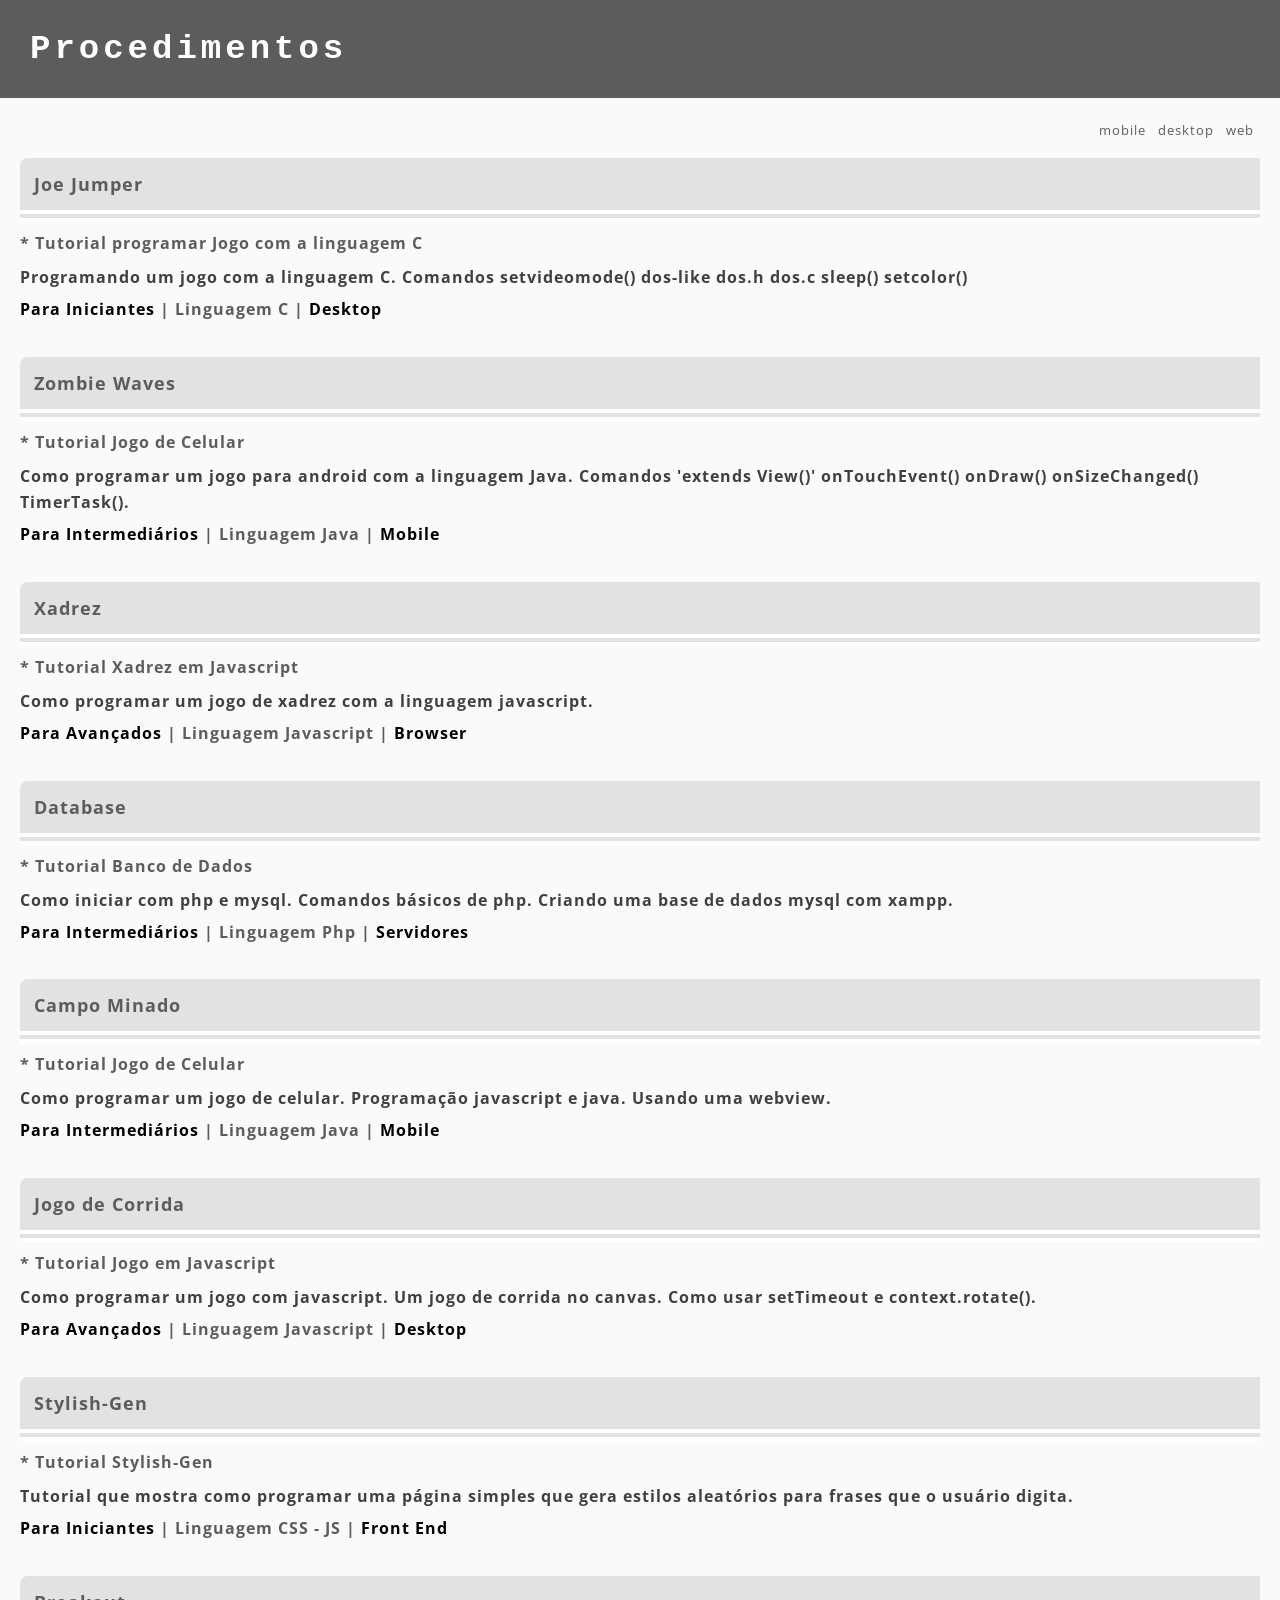
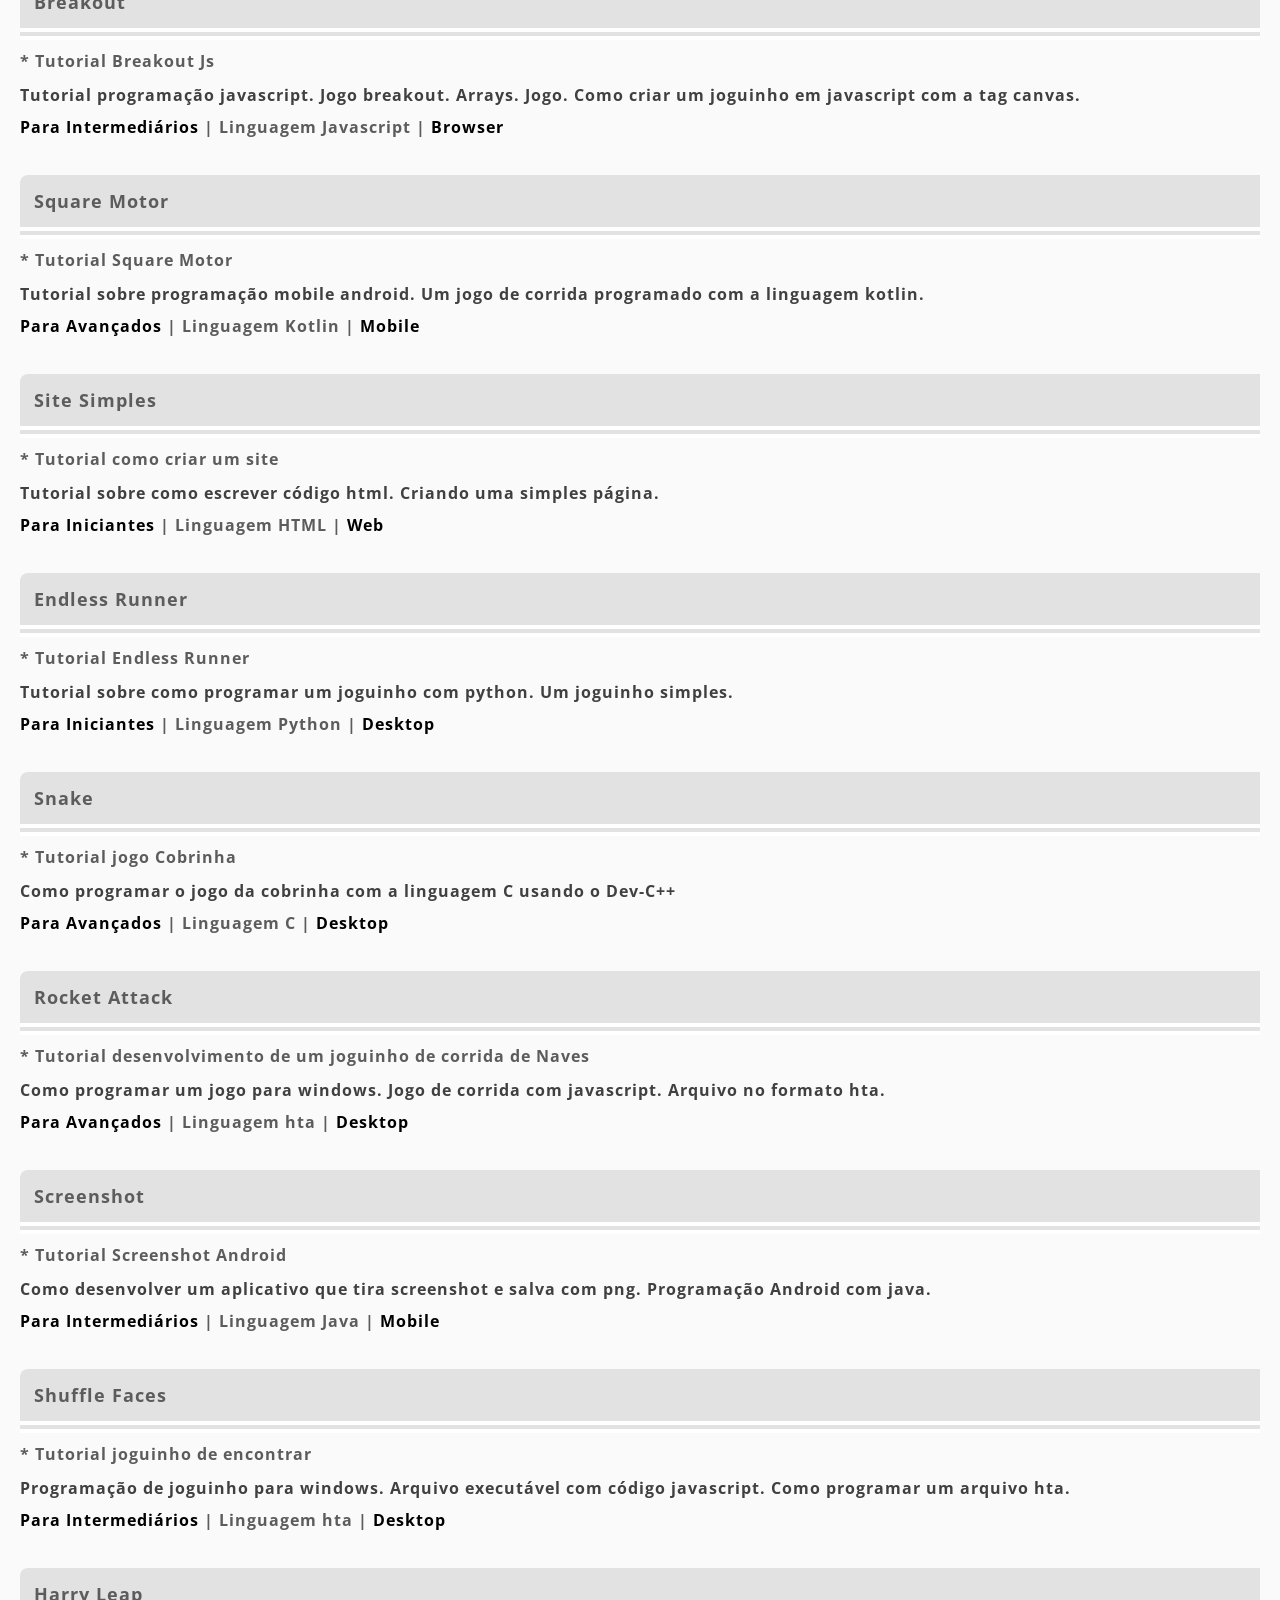
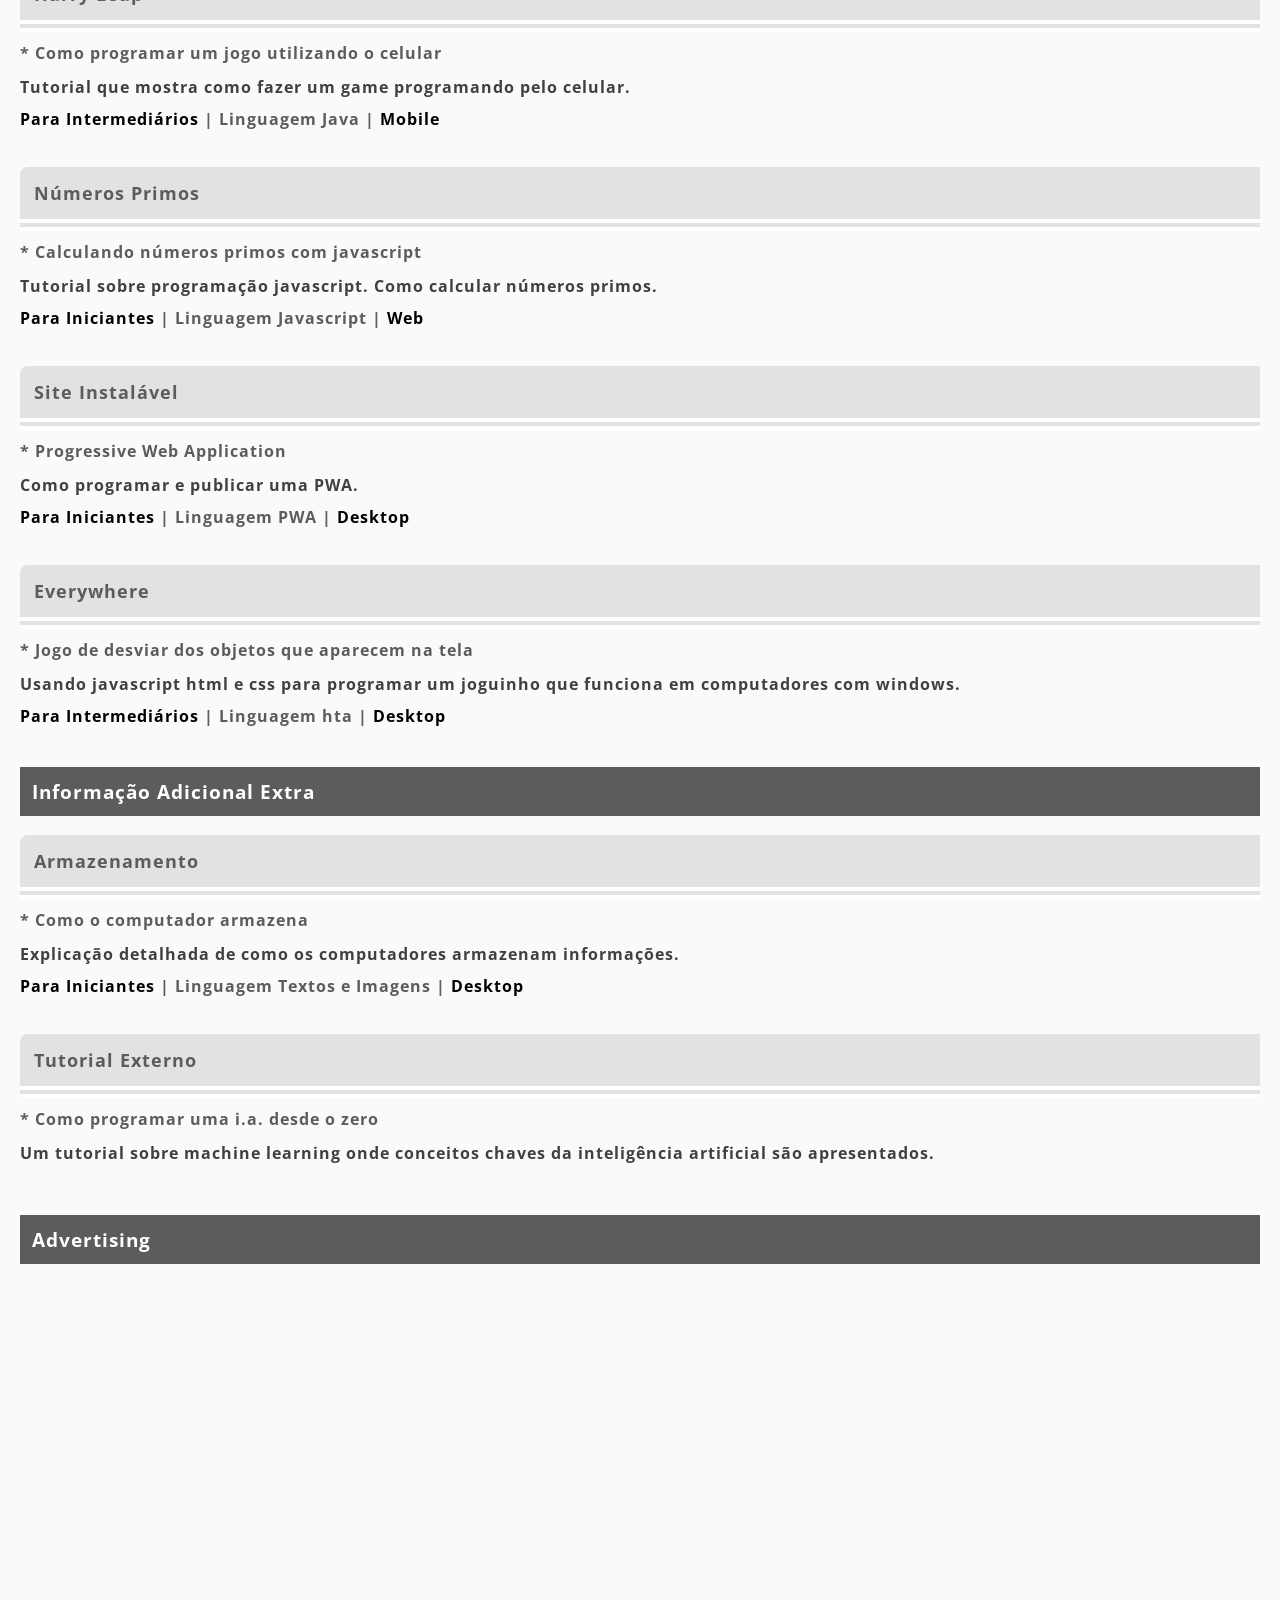
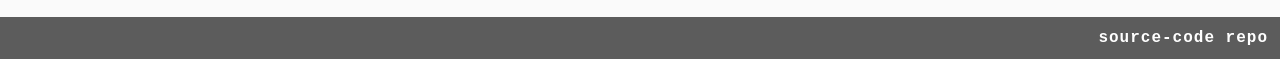
==== index.html @ 0e82cf36 "Tutoriais sobre Programação de Jogos" ====
<!DOCTYPE html>
<html lang="pt-br">
	<head>
		<title>Procedimentos</title>
		<meta name="description" content="Tutoriais sobre programação para jogos em diversas linguagens de programação. Desenvolvimento de software a partir da programação.">
		<meta charset="utf-8">
		<meta name="viewport" content="width=device-width">
		<link rel="preconnect" href="https://fonts.googleapis.com">
		<link rel="preconnect" href="https://fonts.gstatic.com" crossorigin>
		<link rel="stylesheet" href="https://fonts.googleapis.com/css2?family=Open+Sans&display=swap">
		<style>
body{font-family:"Open Sans";letter-spacing:1px;background-color:#fafafa;color:#262626;margin:0px;}
a{color:#5c5c5c;cursor:pointer;text-decoration:none;font-weight:bold;}
b{color:#000000;}
h1{background-color:#5c5c5c;padding:30px;font-size:34px;letter-spacing:4px;user-select:none;margin-top:0px;}
h1 span,footer span{display:block;color:#ffffff;font-family:Courier;}
h2{background-color:#e2e2e2;font-size:18px;padding:14px;color:#5c5c5c;border-radius:8px 0px 0px 0px;border-bottom:12px double #ffffff;margin-bottom:10px;}
h3{padding:12px;color:#ffffff;background-color:#5c5c5c;}
li{margin-left:30px;}
main{min-height:400px;animation:wideopen 1s;padding:0px 20px;}
footer{text-align:right;padding:12px;color:#ffffff;background-color:#5c5c5c;margin-top:24px;}
small{float:right;color:#5c5c5c;cursor:pointer;padding:0px 6px 6px;}
.imagem{width:100%;max-width:500px;cursor:pointer;border:2px solid #5c5c5c;border-radius:6px;filter:grayscale(100%);}
.imagem:hover{transform:translateY(-4px);border-color:#5c5c5c;filter:grayscale(100%);}
img{filter:grayscale(100%);}
.subtitulo{color:#404040;font-weight:bold;margin-bottom:8px;margin-top:10px;line-height:26px;}
@keyframes wideopen{from{transform:rotateX(90deg);}to{transform:rotateX(0deg);}}
		</style>
		<link href="prism.css" rel="stylesheet">
	</head>

	<body>
		<h1>
			<a onclick="location.href='index.html'+(location.href.split('=')[1]?'':'?tutorial='+(parseInt(Math.random()*19)));">
				<span>Procedimentos</span>
			</a>
		</h1>
		<main></main>
		<footer>
			<a href="https://github.com/baideruls/Procedimentos">
				<span>source-code repo</span>
			</a>
		</footer>
	</body>

	<script>
		tutorial = location.href.split("=")[1];
		if (tutorial) {
			etapas = [];
etapas[0]=[`<h2>Programar Jogo na Linguagem C</h2>Esse tutorial é indicado para iniciantes.<br><br>O tutorial mostra passo-a-passo como desenvolver um joguinho simples.<br><br><img class=imagem src=res/0/ss7.png onclick="window.open(this.src,'_blank');"><br><br>O foco do tutorial é escrita de código, mas além disso também é necessário instalar um compilador.`,
`<h2>Download do Compilador</h2><a href=res/0/Tutorial.zip>Esse arquivo</a> contém o compilador.<br><br>Compilador é um software que recebe código-fonte e transforma em arquivo executável.<br><br>Baixe o compilador e extraia a pasta 'Tutorial' para a área de trabalho.`,
`<h2>Começando a Escrever</h2>Para ver como compilar abra o bloco de notas e digite:<pre><code class="language-c">hello world</code></pre>Salve o arquivo na pasta 'Tutorial'<br><br>Clique em "Arquivo -> Salvar Como"<br><br>Dê o nome "jogo.c" para o arquivo.<br><br>No campo "Tipo" selecione a opção "Todos os Arquivos"<br><br><img class=imagem src=res/0/ss1.png onclick="window.open(this.src,'_blank');"><br><br>Com isso a gente já criou o arquivo que vai conter o código-fonte que o compilador vai transformar em executável.<br><br>Mas por enquanto o conteúdo do arquivo ainda não é código-fonte.<br><br>A linguagem C tem umas regras que esse tutorial vai explicar.`,
`<h2>Conhecendo o Compilador</h2>Para começar vamos tentar compilar esse arquivo:<br><br>Com as teclas de atalho 'windows + r' o windows abre uma janelinha para receber um comando:<br><br><img class=imagem src=res/0/ss2.png onclick="window.open(this.src,'_blank');"><br><br>Digite "cmd" e aperte "enter".<br><br>Isso abre a tela do prompt/ms-dos<br><br>Digite "cd Desktop"<br><br>Isso significa "change directory para a área de trabalho"<br><br>Depois digite "cd Tutorial"<br><br><img class=imagem src=res/0/ss3.png onclick="window.open(this.src,'_blank');"><br><br>O compilador está dentro da pasta 'tcc' mas não vamos andar até lá porque o código-fonte está na pasta 'Tutorial'.<br><br>O comando para usar o compilador fica:<pre><code class="language-c">tcc/tcc jogo.c</code></pre>`,
`<h2>Código em Linguagem C</h2>Quando esse comando é executado o compilador exibe uma <b>'mensagem de erro'</b> na janelinha do ms-dos.<br>Porque esse código é inválido.<br><br><img class=imagem src=res/0/ss4.png onclick="window.open(this.src,'_blank');"><br><br>Vamos editar o arquivo 'jogo.c' para que o compilador gere um arquivo executável.<br><br>Digite:<pre><code class="language-c">#include&lt;stdio.h>\nint main(){\n	printf("hello world");\n	return 0;\n}</code></pre>e salve.<br><br>Nessas cinco linhas tem um código-fonte que o compilador entende.<br><br>Se mandar para o compilador <b>(com o comando 'tcc/tcc jogo.c')</b> ele deve gerar um arquivo executável.<br>Se ele exibir alguma 'mensagem de erro' pode ser erro de digitação ou o ms-dos não está no diretório 'Tutorial'<br><br>Essa linha do <b>'include'</b> desbloqueia a função <b>'printf'</b> (que serve para exibir uma mensagem na tela)<br><br>Essa linha do <b>main()</b> indica para o compilador que aí começa o código.<br><br>A linha <b>'printf'</b> envia essa string para a tela.`,
`<h2>Arquivo Executável</h2>Com o comando <b>'tcc/tcc jogo.c'</b> um arquivo chamado jogo.exe deve ser gerado.<br><br>\nEsse arquivo pode ser executado com duplo-clique do mouse mas por enquanto vamos utilizar o ms-dos para executá-lo.<br><br>\nDigite 'jogo.exe'<br><br>\nSe tudo está certo, uma mensagem "hello world" deve ser exibida no prompt !<br><br>\nIsso significa que o comando 'printf' funcionou<br>\no 'include' funcionou<br>\na 'função main' funcionou<br>\no compilador funcionou<br>\ne o executável funcionou.<br><br>\nAgora vamos editar esse código-fonte para começar a programar o joguinho.\n`,
`<h2>Tiny C Compiler & dos-like</h2>Os arquivos dentro da pasta 'dos-like' são uma extensão do compilador 'tcc'<br><br>\ntcc é 'tiny C compiler'<br><br>\nO conteúdo da pasta 'dos-like' são uns arquivos que servem para que o desenvolvedor gere softwares baseado em 'ms-dos'.<br>\nÉ tipo uma homenagem à época do início da popularização da computação.<br><br>\nA iniciativa 'dos-like' é interessante para nós porque serve para mostrar como era programar computadores nessa época.<br><br>\nÀ partir daqui esse tutorial não vai mais usar o comando printf\n`,
`<h2>Modo Gráfico</h2>O jogo utilizará o modo gráfico do ms-dos para desenhar os elementos na tela<br><br>\nA linha do 'include stdio' pode ser apagada<br><br>\nVamos usar o comando include para vincular o código da iniciativa <b>dos-like</b><pre><code class="language-c">#include "dos-like/dos.h"</code></pre>\nA linha do 'printf' deve ser apagada.<br><br>\nNo seu lugar vai a linha que coloca a tela no modo grafico do ms-dos:<pre><code class="language-c">	setvideomode(videomode_320x200);</code></pre>\nDentro de um loop (que é encerrado quando o user pressiona 'Esc') vão os comandos que desenham na tela<br><br>\nO comando que escolhe a cor cinza claro para desenhar o background do jogo:<pre><code class="language-c">		setcolor(15);</code></pre>\nUma variável chamada <b>background</b> amazena 8 números correspondentes a 4 coordenadas (x,y) do background<br>\n(20,30)=canto superior esquerdo<br>\n(300,30)=canto superior direito<br>\n(300,100)=canto inferior direito<br>\n(20,100)=canto inferior esquerdo<pre><code class="language-c">		int background[8]={20,30,300,30,300,100,20,100};</code></pre>\nO comando <b>fillpoly</b> preenche na tela o retângulo descrito nessas 4 coordenadas.<pre><code class="language-c">		fillpoly(background,4);</code></pre>\nA função <b>waitvbl</b> é parte importante da biblioteca <b>dos-like</b><br><br>\nO código do arquivo <b>jogo.c</b> fica:<pre><code class="language-c">#include "dos-like/dos.h"\nint main(){\n	setvideomode(videomode_320x200);\n	while(!keystate(KEY_ESCAPE)){\n		setcolor(15);\n		int background[8]={20,30,300,30,300,100,20,100};\n		fillpoly(background,4);\n		waitvbl();\n	}\n	return 0;\n}</code></pre>\nPara compilar (gerar o arquivo executável) o comando mudou para:<pre><code class="language-c">tcc/tcc jogo.c dos-like/dos.c</code></pre>\n(porque é preciso vincular o 'dos-like' no executável)<br><br>\n<b>Verifique</b> se o prompt exibe alguma 'mensagem de erro'.<br>\nSe tudo ocorreu bem o arquivo jogo.exe foi gerado novamente e ele <b>agora</b> exibe uma tela assim:<br><br>\n<img class=imagem src=res/0/ss5.png onclick="window.open(this.src,'_blank');">\n`,
`<h2>Desenhando o Obstáculo</h2>Ainda dentro do loop vamos criar uma variável <b>obs1</b> que vai armazenar 6 números.<br><br>\nSão as coordenadas dos vértices de um triângulo.<br><br>\nO obstáculo irá se mover pela tela, mas por enquanto ele fica fixo em uma posição.<pre><code class="language-c">		setcolor(12);\n		int obs1[6]={292,98,296,88,300,98};\n		fillpoly(obs1,3);</code></pre>\nQuando gera novamente o arquivo (e executa ele), a tela deve ficar assim:<br><br>\n<img class=imagem src=res/0/ss6.png onclick="window.open(this.src,'_blank');"><br><br>\nVerifique se não tem erro na hora de gerar o .exe pois pode acontecer de não gerar um <b>novo arquivo</b> e você rodar uma versão (do exe) sem as alterações\n`,
`<h2>Fazendo o obstáculo se mover</h2>A gente cria uma variável obstaculo1 com a posição do obstáculo.<br><br>\nDaí a gente incrementa o valor dessa variável de tempos em tempos (milissegundos)<br><br>\nE desenha novamente o background e o obstáculo (na posição atualizada)<pre><code class="language-c">#include "dos-like/dos.h"\nint main(){\n	int obstaculo1=0;\n	setvideomode(videomode_320x200);\n	while(!keystate(KEY_ESCAPE)){\n		setcolor(15);\n		int background[8]={20,30,300,30,300,100,20,100};\n		fillpoly(background,4);\n		setcolor(12);\n		obstaculo1=(obstaculo1+3)%274;\n		int obs1[6]={292-obstaculo1,98,296-obstaculo1,88,300-obstaculo1,98};\n		if(obstaculo1>0)fillpoly(obs1,3);\n		sleep(20);\n		waitvbl();\n	}\n	return 0;\n}</code></pre>\nA função <b>sleep</b> serve para 'esperar passar' 20 milissegundos (e depois continuar...)\n`,
`<h2>Desenhando o Joe</h2><pre><code class="language-c">		setcolor(2);\n		int cabeca[8]={52,80,56,80,56,83,52,83};\n		fillpoly(cabeca,4);\n		int bracos[8]={48,84,60,84,60,86,48,86};\n		fillpoly(bracos,4);\n		int tronco[8]={53,86,56,86,56,91,53,91};\n		fillpoly(tronco,4);\n		int pernadir[8]={52,91,54,91,54,98,52,98};\n		fillpoly(pernadir,4);\n		int pernaesq[8]={55,91,57,91,57,98,55,98};\n		fillpoly(pernaesq,4);</code></pre>\n`,
`<h2>Fazendo o Joe Pular</h2>Assim como para alterar a posição do obstáculo basta alterar uma variável...<br>\ncom o Joe também será assim.<br><br>\nA variável <b>altura</b> indicará onde o Joe será desenhado.<br><br>\nAs variáveis cabeça,braços,tronco e pernas terão valores baseados na altura.<pre><code class="language-c">	int altura=0;</code></pre><pre><code class="language-c">		int cabeca[8]={52,80-altura,56,80-altura,56,83-altura,52,83-altura};\n		fillpoly(cabeca,4);\n		int bracos[8]={48,84-altura,60,84-altura,60,86-altura,48,86-altura};\n		fillpoly(bracos,4);\n		int tronco[8]={53,86-altura,56,86-altura,56,91-altura,53,91-altura};\n		fillpoly(tronco,4);\n		int pernadir[8]={52,91-altura,54,91-altura,54,98-altura,52,98-altura};\n		fillpoly(pernadir,4);\n		int pernaesq[8]={55,91-altura,57,91-altura,57,98-altura,55,98-altura};\n		fillpoly(pernaesq,4);</code></pre>\nPara tratar o pulo serão necessárias 5 condições:\n<li>se o joe está no chão e começa o pulo</li>\n<li>se o joe está subindo</li>\n<li>se o joe está descendo</li>\n<li>o momento que ele para de subir</li>\n<li>o momento que ele para de descer</li><pre><code class="language-c">		if(altura==0&&keystate(KEY_UP))altura=5;\n		if(altura%4==1)altura+=4;\n		if(altura%4==3)altura-=4;\n		if(altura>28)altura=31;\n		if(altura&lt;2)altura=0;</code></pre>\n`,
`<h2>Acabamento</h2>Na versão final está implementada a detecção da colisão e	um 'restart da fase':<pre><code class="language-c">#include "dos-like/dos.h"\nint obstaculo1,obstaculo2,obstaculo3,altura,gameover;\nvoid init(){\n	obstaculo1=-250;\n	obstaculo2=-250;\n	obstaculo3=-250;\n	altura=0;\n	gameover=0;\n}\nint main(){\n	setvideomode(videomode_320x200);\n	init();\n	while(!keystate(KEY_ESCAPE)){\n		if(gameover!=0){\n			if(keystate(KEY_UP))init();\n		}else{\n			if(altura==0&amp;&amp;keystate(KEY_UP))altura=5;\n			if(altura%4==1)altura+=4;\n			if(altura%4==3)altura-=4;\n			if(altura>28)altura=31;\n			if(altura&lt;2)altura=0;\n			setcolor(15);\n			int background[8]={20,30,300,30,300,100,20,100};\n			fillpoly(background,4);\n			setcolor(2);\n			int cabeca[8]={52,80-altura,56,80-altura,56,83-altura,52,83-altura};\n			fillpoly(cabeca,4);\n			int bracos[8]={48,84-altura,60,84-altura,60,86-altura,48,86-altura};\n			fillpoly(bracos,4);\n			int tronco[8]={53,86-altura,56,86-altura,56,91-altura,53,91-altura};\n			fillpoly(tronco,4);\n			int pernadir[8]={52,91-altura,54,91-altura,54,98-altura,52,98-altura};\n			fillpoly(pernadir,4);\n			int pernaesq[8]={55,91-altura,57,91-altura,57,98-altura,55,98-altura};\n			fillpoly(pernaesq,4);\n			setcolor(12);\n			obstaculo1=(obstaculo1+3)%274;\n			obstaculo2=(obstaculo2+4)%274;\n			obstaculo3=(obstaculo3+5)%274;\n			int obs1[6]={292-obstaculo1,98,296-obstaculo1,88,300-obstaculo1,98};\n			int obs2[6]={292-obstaculo2,98,296-obstaculo2,88,300-obstaculo2,98};\n			int obs3[6]={292-obstaculo3,98,296-obstaculo3,88,300-obstaculo3,98};\n			if(obstaculo1>0)fillpoly(obs1,3);\n			if(obstaculo2>0)fillpoly(obs2,3);\n			if(obstaculo3>0)fillpoly(obs3,3);\n			if(obstaculo1>232&amp;&amp;obstaculo1&lt;242&amp;&amp;altura&lt;9)gameover=1;\n			if(obstaculo2>232&amp;&amp;obstaculo2&lt;242&amp;&amp;altura&lt;9)gameover=1;\n			if(obstaculo3>232&amp;&amp;obstaculo3&lt;242&amp;&amp;altura&lt;9)gameover=1;\n			sleep(20);\n			waitvbl();\n		}\n	}\n	return 0;\n}</code></pre>`,
`<h2>Poly</h2>Conheça também o <a href=https://baideruls.github.io/Poly>software poly</a> que funciona como facilitador para programação em linguagem C`];
etapas[1]=[`<h2>Programando um joguinho de celular</h2>Esse tutorial se propõe a demonstrar como programar o joguinho sem <b>framework</b> ou <b>game-engine</b>.<br>\nProgramação java (nível intermediário)\n`,
`<h2>Imagens do Jogo</h2><a href=res/1/drawable.zip>Nesse link</a> estão todas as imagens utilizadas no jogo.<br><br>\nA maioria dessas imagens é disponibilizadas pelo site https://kenney.nl<br><br>\nSão poucas imagens porque esse é um jogo pequeno.\n`,
`<h2>Iniciando o projeto</h2>Na hora de iniciar o projeto escolha a opção '<b>activity em branco</b>' e dê o nome 'zombie.waves' ao pacote.<br><br>\n\nDepois que o compilador gerou a base do app, deve haver uma pasta <b>/main/</b> que contém uma pasta <b>/java/</b> e uma pasta <b>/res/</b> e um <b>Manifest</b><br><br>\n\n<img class=imagem src=res/1/screenshot1.png onclick="window.open(this.src,'_blank');">\n`,
`<h2>Editando o Manifest</h2>O arquivo <b>AndroidManifest.xml</b> armazena informações sobre o app, mas esse não é um arquivo de código-fonte java.<br>\nÉ como um <b>'arquivo de configuração'</b>.\n<pre><code class="language-markup">&lt;?xml version="1.0" encoding="utf-8"?>\n&lt;manifest xmlns:android="http://schemas.android.com/apk/res/android">\n\n	&lt;application\n			android:allowBackup="true"\n			android:label="zombie waves"\n			android:theme="@android:style/Theme.Black.NoTitleBar.Fullscreen"\n			android:icon="@drawable/attack">\n		&lt;activity\n				android:name=".MainActivity"\n				android:screenOrientation="landscape"\n				android:exported="true">\n			&lt;intent-filter>\n				&lt;action android:name="android.intent.action.MAIN"/>\n				&lt;category android:name="android.intent.category.LAUNCHER"/>\n			&lt;/intent-filter>\n		&lt;/activity>\n	&lt;/application>\n&lt;/manifest></code></pre>\n\nA linha <b>icon ... attack</b> vai apresentar erro porque a não tem uma imagem chamada '<b>attack.png</b>' na pasta <b>/drawable/</b><br>\nA imagem attack.png é a imagem do punho atacando.<br>\nEssa imagem é um botão no jogo e também é (definida no manifest) o ícone do app.<br><br>\n\nDá para deixar o ícone 'default' se você não quiser alterar essa parte do arquivo manifest.<br><br>\n\nAs alterações <b>significativas</b> para esse projeto são:\n<li>style Theme noTitleBar Fullscreen</li>\n<li>screenOrientation landscape</li><br>\n\nPode ser necessário incluir mais algumas linhas nesse arquivo (ou excluir algumas) dependendo do compilador/versão que voce usar.<br><br>\n\nEdite esse arquivo até que não haja erros que impeçam que o executável seja gerado.\n`,
`<h2>Incluindo as imagens no projeto</h2>Dentro da pasta <b>/main/</b> existe a pasta <b>/res/</b> e dentro dela várias outras pastas.<br><br>\nNessas pastas estão os <b>res</b>ources (recursos) do app.<br><br>\nRecursos como imagens, sons, arquivos, textos.<br><br>\n\nQuando o compilador gera a base do app esses recursos são gerados. <b>Mas nesse projeto não precisaremos deles.</b><br>\nTodos os recursos do jogo são as imagens que estão dentro da pasta drawable que está linkada no começo do tutorial<br><br>\n\n<img class=imagem src=res/1/screenshot2.png onclick="window.open(this.src,'_blank');"><br><br>\n\nExclua todas essas pastas de dentro da pasta <b>/res/</b><br>\nColoque no lugar a pasta drawable (descompactada)<br><br>\n\nDepois de excluir pode ser preciso editar mais um pouco o arquivo manifest.\n`,
`<h2>Escrevendo Código</h2>O foco desse tutorial é <b>código java</b>.<br>\nInstalar o compilador, editar o xml e mover os arquivos para os endereços corretos são parte do processo, mas isso não é escrever código.<br><br>\n\nDesse ponto em diante o tutorial apresentará técnicas de escrita de código.\n`,
`<h2>O arquivo MainActivity</h2>Esse é o arquivo que é executado quando o app inicia.<br><br>\n\nÉ melhor reescrever ele para que ele apenas se exiba.<br>\nAssim a gente elimina outros processamentos desnecessários.\n<pre><code class="language-java">package zombie.waves;\n\nimport android.app.Activity;\nimport android.os.Bundle;\nimport android.view.View;\n\npublic class MainActivity extends Activity {\n	protected void onCreate(Bundle bundle) {\n		super.onCreate(bundle);\n		setContentView(new View(this));\n	}\n}</code></pre>\n\nGere um arquivo <b>.apk</b> e instale em um celular.<br><br>\n\nSe você não fizer isso não adianta continuar nesse tutorial.\n`,
`<h2>extends View</h2>A gente cria uma nova classe chamada ZombieWaves.<br>\nA classe onde a maior parte do jogo fica descrita.\n<pre><code class="language-java">package zombie.waves;\n\nimport android.content.Context;\nimport android.view.View;\n\nclass ZombieWaves extends View {\n	public ZombieWaves(Context c) {\n		super(c);\n	}\n}</code></pre>\n`,
`<h2>Usando onDraw e Canvas</h2>O background do jogo é cinza claro e o chão é cinza mais escuro.<br><br>\nPara desenhar esses elementos na tela é preciso utilizar onDraw, Canvas, Paint, DrawRect e outros truques:\n<pre><code class="language-java">package zombie.waves;\n\nimport android.content.Context;\nimport android.graphics.Canvas;\nimport android.graphics.Color;\nimport android.graphics.Paint;\nimport android.view.View;\n\nclass ZombieWaves extends View {\n	Canvas canvas;\n	Paint paint;\n	float screenHeight, screenWidth, fractionScreenSize; //variáveis que armazenam o tamanho da tela desse celular\n\n	public ZombieWaves(Context c) {\n		super(c);\n	}\n\n	protected void onSizeChanged(int newWidth, int newHeight, int oldWidth, int oldHeight) { //essa função é executada automaticamente quando inicia\n		super.onSizeChanged(newWidth, newHeight, oldWidth, oldHeight);\n		screenWidth = newWidth;\n		screenHeight = newHeight;\n		fractionScreenSize = screenHeight / 600;\n	}\n\n	protected void onDraw(Canvas c) {\n		super.onDraw(c);\n		canvas = c;\n		paint = new Paint();\n\n		paint.setColor(Color.rgb(200, 200, 200));\n		canvas.drawRect(0, 0, screenWidth, (float) (0.74 * screenHeight), paint); //céu\n		paint.setColor(Color.rgb(160, 160, 160));\n		canvas.drawRect(0, (float) (0.74 * screenHeight), screenWidth, screenHeight, paint); //chão\n	}\n}</code></pre>\n\nNa chamada da função setContentView na classe <b>MainActivity</b> a gente passa uma 'nova' instância da classe ZombieWaves:\n<pre><code class="language-java">package zombie.waves;\n\nimport android.app.Activity;\nimport android.os.Bundle;\n\npublic class MainActivity extends Activity {\n	protected void onCreate(Bundle bundle) {\n		super.onCreate(bundle);\n		setContentView(new ZombieWaves(this));\n	}\n}</code></pre>\n\nCrie uma função <b>drawStage()</b> (metodo da classe ZombieWaves)<br>\nColoque dentro dela essas 4 linhas que desenham dois retângulos (céu e chão)<br>\ne chame a função de dentro da <b>onDraw</b>\n`,
`<h2>Colocando o Joe na tela</h2>A classe Joe:<pre><code class="language-java">package zombie.waves;\n\nclass Joe {\n	int position = 12;\n}</code></pre>\n\nUm atributo Bitmap na classe ZombieWaves:<pre><code class="language-java">import android.content.res.Resources;\nimport android.graphics.Bitmap;\nimport android.graphics.BitmapFactory;</code></pre><pre><code class="language-java">	Bitmap joeIdleLeft;</code></pre>\n\nUma variável chamada joe na classe ZombieWaves:<pre><code class="language-java">	Joe joe = new Joe();</code></pre>\n\n\nCalculando o tamanho coreto do Joe na tela:<pre><code class="language-java">		Resources resources = getResources();\n		joeIdleLeft = Bitmap.createScaledBitmap(BitmapFactory.decodeResource(resources, R.drawable.joeidleleft), (int) (130 * fractionScreenSize), (int) (130 * fractionScreenSize), true);</code></pre>\n\nO problema é que cada celular tem uma 'resolução de tela'<br>\nAlguns exibem 320px de largura, outros 400px, 460px...<br><br>\n\nPara lidar com essa situação o png é redimensionado<br>\nMultiplicado por um valor proporcional ao tamanho da tela<br><br>\n\ndraw png<br>\nNa função onDraw<pre><code class="language-java">		canvas.drawBitmap(joeIdleLeft, (int) (joe.position * screenWidth / 30), (int) (0.54 * screenHeight), paint);</code></pre>\n`,
`<h2>Mudando a posição do Joe</h2>O jogo exibe um frame a cada 50 millisegundos.\n<pre><code class="language-java">import java.util.Timer;\nimport java.util.TimerTask;</code></pre><pre><code class="language-java">	TimerTask gameLoop = new TimerTask() {\n		public void run() {\n			//aqui vai o código do jogo (gameLoop)\n			//essa função vai calcular as posições e ações do joe e dos zumbis\n			invalidate();//call onDraw\n		}\n	};</code></pre>\n\nNa onSizeChanged<pre><code class="language-java">		new Timer().schedule(gameLoop, 0, 50);</code></pre>\n\nVariável na classe Joe:<pre><code class="language-java">	boolean direction;</code></pre>\n\nColocar os botões na tela não é complicado:<pre><code class="language-java">	Bitmap leftButton, rightButton, attackButton;</code></pre><pre><code class="language-java">		leftButton = Bitmap.createScaledBitmap(BitmapFactory.decodeResource(resources, R.drawable.left), (int) (120 * fractionScreenSize), (int) (120 * fractionScreenSize), true);\n		rightButton = Bitmap.createScaledBitmap(BitmapFactory.decodeResource(resources, R.drawable.right), (int) (120 * fractionScreenSize), (int) (120 * fractionScreenSize), true);\n		attackButton = Bitmap.createScaledBitmap(BitmapFactory.decodeResource(resources, R.drawable.attack), (int) (120 * fractionScreenSize), (int) (120 * fractionScreenSize), true);</code></pre><pre><code class="language-java">	void drawButtons() {\n		canvas.drawBitmap(leftButton, (int) (0.02 * screenWidth), (int) (0.77 * screenHeight), paint);\n		canvas.drawBitmap(rightButton, (int) (0.02 * screenWidth + 120 * fractionScreenSize), (int) (0.77 * screenHeight), paint);\n		canvas.drawBitmap(attackButton, (int) (0.92 * screenWidth - 120 * fractionScreenSize), (int) (0.77 * screenHeight), paint);\n	}\n</code></pre>\n\nO metodo <b>onTouchEvent</b> 'trata' a ação do user:<pre><code class="language-java">	boolean leftButtonPressed, rightButtonPressed;</code></pre>\n<pre><code class="language-java">	public boolean onTouchEvent(MotionEvent motionEvent) {\n		float x = motionEvent.getX();\n		float y = motionEvent.getY();\n		if (motionEvent.getAction() == MotionEvent.ACTION_UP) {\n			rightButtonPressed = false;\n			leftButtonPressed = false;\n		} else {\n			if (x < (0.02 * screenWidth) + (120 * fractionScreenSize) && y > 0.74 * screenHeight) {\n				joe.direction = true;\n				leftButtonPressed = true;\n			}\n			if (x > (0.02 * screenWidth) + (120 * fractionScreenSize) && x < (0.02 * screenWidth) + (300 * fractionScreenSize) && y > 0.74 * screenHeight) {\n				joe.direction = false;\n				rightButtonPressed = true;\n			}\n		}\n		return true;\n	}</code></pre>\n\nO código fica assim:<pre><code class="language-java">package zombie.waves;\n\nimport android.content.Context;\nimport android.content.res.Resources;\nimport android.graphics.Canvas;\nimport android.graphics.Color;\nimport android.graphics.Paint;\nimport android.view.View;\nimport android.graphics.Bitmap;\nimport android.graphics.BitmapFactory;\nimport android.view.MotionEvent;\n\nimport java.util.Timer;\nimport java.util.TimerTask;\n\nclass ZombieWaves extends View {\n	Joe joe = new Joe();\n	boolean leftButtonPressed, rightButtonPressed;\n\n	Canvas canvas;\n	Paint paint;\n	Bitmap joeIdleLeft, joeIdleRight;\n	Bitmap leftButton, rightButton, attackButton;\n\n	float screenHeight, screenWidth, fractionScreenSize; //variáveis que armazenam o tamanho da tela desse celular\n\n	public boolean onTouchEvent(MotionEvent motionEvent) {\n		float x = motionEvent.getX();\n		float y = motionEvent.getY();\n		if (motionEvent.getAction() == MotionEvent.ACTION_UP) {\n			rightButtonPressed = false;\n			leftButtonPressed = false;\n		} else {\n			if (x < (0.02 * screenWidth) + (120 * fractionScreenSize) && y > 0.74 * screenHeight) {\n				joe.direction = true;\n				leftButtonPressed = true;\n			}\n			if (x > (0.02 * screenWidth) + (120 * fractionScreenSize) && x < (0.02 * screenWidth) + (300 * fractionScreenSize) && y > 0.74 * screenHeight) {\n				joe.direction = false;\n				rightButtonPressed = true;\n			}\n		}\n		return true;\n	}\n\n	void joeStepLeft() {\n		joe.position--;\n	}\n\n	void joeStepRight() {\n		joe.position++;\n	}\n\n	TimerTask gameLoop = new TimerTask() {\n		public void run() {\n			if (leftButtonPressed && joe.position > 2) joeStepLeft();\n			if (rightButtonPressed && joe.position < 26) joeStepRight();\n			invalidate();//call onDraw\n		}\n	};\n\n	public ZombieWaves(Context c) {\n		super(c);\n	}\n\n	void drawButtons() {\n		canvas.drawBitmap(leftButton, (int) (0.02 * screenWidth), (int) (0.77 * screenHeight), paint);\n		canvas.drawBitmap(rightButton, (int) (0.02 * screenWidth + 120 * fractionScreenSize), (int) (0.77 * screenHeight), paint);\n		canvas.drawBitmap(attackButton, (int) (0.92 * screenWidth - 120 * fractionScreenSize), (int) (0.77 * screenHeight), paint);\n	}\n\n	void drawStage() {\n		paint.setColor(Color.rgb(200, 200, 200));\n		canvas.drawRect(0, 0, screenWidth, (float) (0.74 * screenHeight), paint); //céu\n		paint.setColor(Color.rgb(160, 160, 160));\n		canvas.drawRect(0, (float) (0.74 * screenHeight), screenWidth, screenHeight, paint); //chão\n	}\n\n	protected void onSizeChanged(int newWidth, int newHeight, int oldWidth, int oldHeight) { //essa função é executada automaticamente quando inicia\n		super.onSizeChanged(newWidth, newHeight, oldWidth, oldHeight);\n		screenWidth = newWidth;\n		screenHeight = newHeight;\n		fractionScreenSize = screenHeight / 600;\n\n		Resources resources = getResources();\n		joeIdleLeft = Bitmap.createScaledBitmap(BitmapFactory.decodeResource(resources, R.drawable.joeidleleft), (int) (130 * fractionScreenSize), (int) (130 * fractionScreenSize), true);\n		joeIdleRight = Bitmap.createScaledBitmap(BitmapFactory.decodeResource(resources, R.drawable.joeidleright), (int) (130 * fractionScreenSize), (int) (130 * fractionScreenSize), true);\n\n		leftButton = Bitmap.createScaledBitmap(BitmapFactory.decodeResource(resources, R.drawable.left), (int) (120 * fractionScreenSize), (int) (120 * fractionScreenSize), true);\n		rightButton = Bitmap.createScaledBitmap(BitmapFactory.decodeResource(resources, R.drawable.right), (int) (120 * fractionScreenSize), (int) (120 * fractionScreenSize), true);\n		attackButton = Bitmap.createScaledBitmap(BitmapFactory.decodeResource(resources, R.drawable.attack), (int) (120 * fractionScreenSize), (int) (120 * fractionScreenSize), true);\n\n		new Timer().schedule(gameLoop, 0, 50);\n	}\n\n	void drawJoe() {\n		Bitmap imgJoe;\n		if (joe.direction) {\n			imgJoe = joeIdleLeft;\n		} else {\n			imgJoe = joeIdleRight;\n		}\n		canvas.drawBitmap(imgJoe, (int) (joe.position * screenWidth / 30), (int) (0.54 * screenHeight), paint);\n	}\n\n	protected void onDraw(Canvas c) {\n		super.onDraw(c);\n		canvas = c;\n		paint = new Paint();\n\n		drawStage();\n		drawButtons();\n		drawJoe();\n	}\n}\n</code></pre>\n`,
`<h2>Colocando Zumbis na Tela</h2>\nZumbis se movem uma vez a cada 6 frames<br>\nPor isso existe a variável <b>moveDelay</b><br><br>\n\n<b>hittedDelay</b> é o tempo que o zumbi fica 'sentindo o ataque'\n<pre><code class="language-java">package zombie.waves;\n\nclass Zombie {\n	boolean direction;\n	int moveDelay;\n	int attackDelay;\n	int hittedDelay = 0;\n	int position = 12;\n	int energy;\n}</code></pre>\n\nA classe Joe fica assim:\n<pre><code class="language-java">package zombie.waves;\n\nclass Joe {\n	boolean direction;\n	int position = 12;\n	int energy = 4;\n	int score = 0;\n	int attackDelay = 0;\n	int hittedDelay = 0;\n}</code></pre>\n\nAtributo da classe ZombieWaves<pre><code class="language-java">	Zombie[] zombie = new Zombie[10];</code></pre>\n\nNa onSizeChanged<pre><code class="language-java">		qttZombies = 5;\n		for (int z = 0; z < 10; z++) zombie[z] = new Zombie();\n		for (int z = 0; z &lt; qttZombies; z++) setZombiePosition(zombie[z]);</code></pre>\n\nA função <b>setZombiePosition</b> coloca o zumbi na fila de zumbis que chegam.<br>\nEm uma posição mais ou menos aleatória.\n<pre><code class="language-java">	void setZombiePosition(Zombie z) {\n		z.moveDelay = new Random().nextInt(12);\n		z.direction = new Random().nextBoolean();\n		z.attackDelay = 10;\n		z.energy = 3;\n		int padding;\n		if (joe.score < 12) padding = 6;\n		else padding = 3;\n		if (z.direction) {\n			int far = 30;\n			for (int n = 0; n &lt; qttZombies; n++)\n				if (zombie[n].position > far) far = zombie[n].position;\n			z.position = far + padding + new Random().nextInt(padding) + 1;\n		} else {\n			int far = 3;\n			for (int n = 0; n &lt; qttZombies; n++)\n				if (zombie[n].position < far) far = zombie[n].position;\n			z.position = far - padding - new Random().nextInt(padding) - 1;\n		}\n	}\n</code></pre><pre><code class="language-java">import java.util.Random;</code></pre>\n\nNa gameLoop<pre><code class="language-java">				zombieWalk();</code></pre>\n<pre><code class="language-java">	void zombieWalk() {\n		for (int z = 0; z < qttZombies; z++) {\n			zombie[z].moveDelay--;\n			if (zombie[z].moveDelay < 1) {\n				if (zombie[z].direction) {\n					if (zombie[z].position > joe.position + 2) zombie[z].position--;\n					else zombie[z].position = joe.position + 2;\n				} else {\n					if (zombie[z].position < joe.position - 2) zombie[z].position++;\n					else zombie[z].position = joe.position - 2;\n				}\n				zombie[z].moveDelay = 6;\n			}\n		}\n	}</code></pre>\n\nA função que coloca o zumbi na tela:<pre><code class="language-java">	void drawZombie(Zombie z) {\n		Bitmap imgZombie;\n		if (z.direction) imgZombie = zombieWalkingLeft;\n		else imgZombie = zombieWalkingRight;\n		canvas.drawBitmap(imgZombie, (int) (z.position * screenWidth / 30), (int) (0.54 * screenHeight), paint);\n	}</code></pre>\n`,
`<h2>Código Final</h2>Com movimentação, ataques, delay do dano, tela de game-over e tudo mais\n<pre><code class="language-java">package zombie.waves;\n\nimport android.content.Context;\nimport android.content.res.Resources;\nimport android.graphics.Bitmap;\nimport android.graphics.BitmapFactory;\nimport android.graphics.Canvas;\nimport android.graphics.Color;\nimport android.graphics.Paint;\nimport android.view.MotionEvent;\nimport android.view.View;\n\nimport java.util.Random;\nimport java.util.Timer;\nimport java.util.TimerTask;\n\nclass ZombieWaves extends View {\n	Joe joe = new Joe();\n	Zombie[] zombie = new Zombie[10];\n\n	Canvas canvas;\n	Paint paint;\n\n	boolean leftButtonPressed, rightButtonPressed;\n\n	int qttZombies, endScreenDelay;\n\n	float screenHeight, screenWidth, fractionScreenSize;\n\n	Bitmap heartLeft, heartRight;\n	Bitmap leftButton, rightButton, attackButton;\n	Bitmap skull;\n\n	Bitmap joeIdleLeft, joeIdleRight;\n	Bitmap joeWalkingLeft, joeWalkingRight;\n	Bitmap joeAttackLeft, joeAttackRight;\n	Bitmap joeInjury;\n\n	Bitmap zombieWalkingLeft, zombieWalkingRight;\n	Bitmap zombieAttackLeft, zombieAttackRight;\n	Bitmap zombieInjury;\n\n	public ZombieWaves(Context context) {\n		super(context);\n	}\n\n	void drawStage() {\n		if (joe.energy == 0) paint.setColor(Color.rgb(240, 240, 240));\n		else paint.setColor(Color.rgb(200, 200, 200));\n		canvas.drawRect(0, 0, screenWidth, (float) (0.74 * screenHeight), paint);\n		paint.setColor(Color.rgb(160, 160, 160));\n		canvas.drawRect(0, (float) (0.74 * screenHeight), screenWidth, screenHeight, paint);\n	}\n\n	void drawButtons() {\n		canvas.drawBitmap(leftButton, (int) (0.02 * screenWidth), (int) (0.77 * screenHeight), paint);\n		canvas.drawBitmap(rightButton, (int) (0.02 * screenWidth + 120 * fractionScreenSize), (int) (0.77 * screenHeight), paint);\n		canvas.drawBitmap(attackButton, (int) (0.92 * screenWidth - 120 * fractionScreenSize), (int) (0.77 * screenHeight), paint);\n	}\n\n	void drawEnergyBar() {\n		for (int i = 0; i < joe.energy; i++) {\n			if (i % 2 == 0)\n				canvas.drawBitmap(heartLeft, (int) ((0.062 * screenHeight) + 53 * (i * fractionScreenSize)), (int) (0.05 * screenHeight), paint);\n			else\n				canvas.drawBitmap(heartRight, (int) ((0.062 * screenHeight) + 53 * (i * fractionScreenSize)), (int) (0.05 * screenHeight), paint);\n		}\n	}\n\n	void drawJoe() {\n		Bitmap imgJoe;\n		if (joe.hittedDelay > 0) imgJoe = joeInjury;\n		else if (joe.direction) {\n			if (joe.attackDelay > 0) imgJoe = joeAttackLeft;\n			else {\n				if (leftButtonPressed) imgJoe = joeWalkingLeft;\n				else imgJoe = joeIdleLeft;\n			}\n		} else {\n			if (joe.attackDelay > 0) imgJoe = joeAttackRight;\n			else {\n				if (rightButtonPressed) imgJoe = joeWalkingRight;\n				else imgJoe = joeIdleRight;\n			}\n		}\n		canvas.drawBitmap(imgJoe, (int) (joe.position * screenWidth / 30), (int) (0.54 * screenHeight), paint);\n	}\n\n	void drawZombie(Zombie z) {\n		Bitmap imgZombie;\n		if (z.hittedDelay != 0) imgZombie = zombieInjury;\n		else if (z.attackDelay < 5 && (z.position == joe.position + 2 || z.position == joe.position - 2)) {\n			if (z.direction) imgZombie = zombieAttackLeft;\n			else imgZombie = zombieAttackRight;\n		} else {\n			if (z.direction) imgZombie = zombieWalkingLeft;\n			else imgZombie = zombieWalkingRight;\n		}\n		canvas.drawBitmap(imgZombie, (int) (z.position * screenWidth / 30), (int) (0.54 * screenHeight), paint);\n	}\n\n	void drawScore() {\n		paint.setColor(Color.rgb(65, 65, 65));\n		canvas.drawRect(0.0f, 0.0f, screenWidth, screenHeight, paint);\n		paint.setColor(Color.rgb(2, 2, 2));\n		paint.setTextAlign(Paint.Align.RIGHT);\n		paint.setTextSize((float) (0.16 * (double) screenHeight));\n		canvas.drawText(joe.score + " x", (float) ((0.85 * (double) screenWidth)), (float) ((0.22 * (double) screenHeight)), paint);\n		canvas.drawBitmap(skull, (float) ((0.87 * (double) screenWidth)), (float) ((0.08 * (double) screenHeight)), paint);\n	}\n\n	void init() {\n		joe = new Joe();\n\n		qttZombies = 5;\n		for (int z = 0; z < 10; z++) zombie[z] = new Zombie();\n		for (int z = 0; z < qttZombies; z++) setZombiePosition(zombie[z]);\n\n		endScreenDelay = 22;\n	}\n\n	void joePunch() {\n		for (int z = 0; z < qttZombies; z++) {\n			if (joe.attackDelay == 4 && zombie[z].hittedDelay == 0 && ((!joe.direction && zombie[z].position == joe.position + 2) || (joe.direction && zombie[z].position == joe.position - 2))) {\n				zombie[z].hittedDelay = 4;\n				zombie[z].attackDelay = 10;\n				zombie[z].energy--;\n			}\n		}\n		if (joe.attackDelay > 0) joe.attackDelay--;\n	}\n\n	void zombieTake() {\n		for (int z = 0; z < qttZombies; z++) {\n			if (zombie[z].hittedDelay > 0) zombie[z].hittedDelay--;\n			if (zombie[z].energy == 0) {\n				setZombiePosition(zombie[z]);\n				joe.score++;\n				if (joe.score == 12) {\n					qttZombies = 10;\n					for (int j = 5; j < qttZombies; ++j) setZombiePosition(zombie[j]);\n				}\n			}\n		}\n	}\n\n	void zombieWalk() {\n		for (int z = 0; z < qttZombies; z++) {\n			zombie[z].moveDelay--;\n			if (zombie[z].moveDelay < 1) {\n				if (zombie[z].direction) {\n					if (zombie[z].position > joe.position + 2) zombie[z].position--;\n					else zombie[z].position = joe.position + 2;\n				} else {\n					if (zombie[z].position < joe.position - 2) zombie[z].position++;\n					else zombie[z].position = joe.position - 2;\n				}\n				zombie[z].moveDelay = 6;\n			}\n		}\n	}\n\n	void joeStepLeft() {\n		boolean canMove = true;\n		for (int z = 0; z < qttZombies; z++)\n			if (zombie[z].position == joe.position - 2) canMove = false;\n		if (canMove) joe.position--;\n	}\n\n	void joeStepRight() {\n		boolean canMove = true;\n		for (int z = 0; z < qttZombies; z++)\n			if (zombie[z].position == joe.position + 2) canMove = false;\n		if (canMove) joe.position++;\n	}\n\n	void zombiePunch() {\n		for (int z = 0; z < qttZombies; z++) {\n			if (zombie[z].hittedDelay == 0 && (zombie[z].position == joe.position + 2 || zombie[z].position == joe.position - 2))\n				zombie[z].attackDelay--;\n			if (zombie[z].attackDelay == 0) zombie[z].attackDelay = 20;\n			if (zombie[z].attackDelay == 4 && joe.hittedDelay == 0) {\n				joe.hittedDelay = 5;\n				joe.energy--;\n			}\n		}\n		if (joe.energy < 1) endScreenDelay = 22;\n	}\n\n	void setZombiePosition(Zombie z) {\n		z.moveDelay = new Random().nextInt(12);\n		z.direction = new Random().nextBoolean();\n		z.attackDelay = 10;\n		z.energy = 3;\n		int padding;\n		if (joe.score < 12) padding = 6;\n		else padding = 3;\n		if (z.direction) {\n			int far = 30;\n			for (int n = 0; n < qttZombies; n++)\n				if (zombie[n].position > far) far = zombie[n].position;\n			z.position = far + padding + new Random().nextInt(padding) + 1;\n		} else {\n			int far = 3;\n			for (int n = 0; n < qttZombies; n++)\n				if (zombie[n].position < far) far = zombie[n].position;\n			z.position = far - padding - new Random().nextInt(padding) - 1;\n		}\n	}\n\n	TimerTask gameLoop = new TimerTask() {\n		public void run() {\n			if (joe.energy > 0) {\n				joePunch();\n				zombieTake();\n				zombieWalk();\n				if (joe.hittedDelay > 0) joe.hittedDelay--;\n				if (leftButtonPressed && joe.position > 2 && joe.hittedDelay == 0) joeStepLeft();\n				if (rightButtonPressed && joe.position < 26 && joe.hittedDelay == 0) joeStepRight();\n				zombiePunch();\n			} else if (endScreenDelay > 0) endScreenDelay--;\n			invalidate();//call onDraw\n		}\n	};\n\n	public boolean onTouchEvent(MotionEvent motionEvent) {\n		float x = motionEvent.getX();\n		float y = motionEvent.getY();\n		if (joe.energy == 0 && endScreenDelay == 0 && x > 0.8 * screenWidth && y < 0.60 * screenHeight) {\n			init();\n		} else {\n			if (motionEvent.getAction() == MotionEvent.ACTION_UP) {\n				rightButtonPressed = false;\n				leftButtonPressed = false;\n			} else {\n				if (x < (0.02 * screenWidth) + (120 * fractionScreenSize) && y > 0.74 * screenHeight) {\n					joe.direction = true;\n					leftButtonPressed = true;\n				}\n				if (x > (0.02 * screenWidth) + (120 * fractionScreenSize) && x < (0.02 * screenWidth) + (300 * fractionScreenSize) && y > 0.74 * screenHeight) {\n					joe.direction = false;\n					rightButtonPressed = true;\n				}\n				if (x > 0.8 * screenWidth && y > 0.74 * screenHeight && joe.attackDelay == 0 && joe.hittedDelay == 0) {\n					joe.attackDelay = 4;\n				}\n			}\n		}\n		return true;\n	}\n\n	protected void onDraw(Canvas c) {\n		super.onDraw(c);\n		canvas = c;\n		paint = new Paint();\n		if (endScreenDelay == 0) drawScore();\n		else {\n			drawStage();\n			drawButtons();\n			drawEnergyBar();\n			drawJoe();\n			for (int z = 0; z < qttZombies; z++)\n				drawZombie(zombie[z]);\n		}\n	}\n\n	protected void onSizeChanged(int newWidth, int newHeight, int oldWidth, int oldHeight) { //called when app start\n		super.onSizeChanged(newWidth, newHeight, oldWidth, oldHeight);\n		screenWidth = newWidth;\n		screenHeight = newHeight;\n		fractionScreenSize = screenHeight / 600;\n\n		Resources resources = getResources();\n\n		heartLeft = Bitmap.createScaledBitmap(BitmapFactory.decodeResource(resources, R.drawable.heartleft), (int) (48 * fractionScreenSize), (int) (54 * fractionScreenSize), true);\n		heartRight = Bitmap.createScaledBitmap(BitmapFactory.decodeResource(resources, R.drawable.heartright), (int) (48 * fractionScreenSize), (int) (54 * fractionScreenSize), true);\n\n		leftButton = Bitmap.createScaledBitmap(BitmapFactory.decodeResource(resources, R.drawable.left), (int) (120 * fractionScreenSize), (int) (120 * fractionScreenSize), true);\n		rightButton = Bitmap.createScaledBitmap(BitmapFactory.decodeResource(resources, R.drawable.right), (int) (120 * fractionScreenSize), (int) (120 * fractionScreenSize), true);\n		attackButton = Bitmap.createScaledBitmap(BitmapFactory.decodeResource(resources, R.drawable.attack), (int) (120 * fractionScreenSize), (int) (120 * fractionScreenSize), true);\n\n		joeIdleLeft = Bitmap.createScaledBitmap(BitmapFactory.decodeResource(resources, R.drawable.joeidleleft), (int) (130 * fractionScreenSize), (int) (130 * fractionScreenSize), true);\n		joeIdleRight = Bitmap.createScaledBitmap(BitmapFactory.decodeResource(resources, R.drawable.joeidleright), (int) (130 * fractionScreenSize), (int) (130 * fractionScreenSize), true);\n		joeWalkingLeft = Bitmap.createScaledBitmap(BitmapFactory.decodeResource(resources, R.drawable.joewalkingleft), (int) (130 * fractionScreenSize), (int) (130 * fractionScreenSize), true);\n		joeWalkingRight = Bitmap.createScaledBitmap(BitmapFactory.decodeResource(resources, R.drawable.joewalkingright), (int) (130 * fractionScreenSize), (int) (130 * fractionScreenSize), true);\n		joeAttackLeft = Bitmap.createScaledBitmap(BitmapFactory.decodeResource(resources, R.drawable.joeattackleft), (int) (130 * fractionScreenSize), (int) (130 * fractionScreenSize), true);\n		joeAttackRight = Bitmap.createScaledBitmap(BitmapFactory.decodeResource(resources, R.drawable.joeattackright), (int) (130 * fractionScreenSize), (int) (130 * fractionScreenSize), true);\n		joeInjury = Bitmap.createScaledBitmap(BitmapFactory.decodeResource(resources, R.drawable.joeinjury), (int) (130 * fractionScreenSize), (int) (130 * fractionScreenSize), true);\n\n		zombieWalkingLeft = Bitmap.createScaledBitmap(BitmapFactory.decodeResource(resources, R.drawable.zombiewalkingleft), (int) (130 * fractionScreenSize), (int) (130 * fractionScreenSize), true);\n		zombieWalkingRight = Bitmap.createScaledBitmap(BitmapFactory.decodeResource(resources, R.drawable.zombiewalkingright), (int) (130 * fractionScreenSize), (int) (130 * fractionScreenSize), true);\n		zombieInjury = Bitmap.createScaledBitmap(BitmapFactory.decodeResource(resources, R.drawable.zombieinjury), (int) (130 * fractionScreenSize), (int) (140 * fractionScreenSize), true);\n		zombieAttackLeft = Bitmap.createScaledBitmap(BitmapFactory.decodeResource(resources, R.drawable.zombieattackleft), (int) (130 * fractionScreenSize), (int) (130 * fractionScreenSize), true);\n		zombieAttackRight = Bitmap.createScaledBitmap(BitmapFactory.decodeResource(resources, R.drawable.zombieattackright), (int) (130 * fractionScreenSize), (int) (130 * fractionScreenSize), true);\n\n		skull = Bitmap.createScaledBitmap(BitmapFactory.decodeResource(resources, R.drawable.skull), (int) (100 * fractionScreenSize), (int) (100 * fractionScreenSize), true);\n\n		init();\n		new Timer().schedule(gameLoop, 0, 50);\n	}\n}</code></pre>\n`,
`<h2>Arquivos do Projeto</h2>Código fonte do projeto <a href=res/1/zombiewaves.zip>Zombie Waves</a>.<br><br>\nO projeto bacamarte é bem parecido e tem <a href=res/1/bacamarte-kotlin.zip>código-fonte em kotlin</a> e <a href=res/1/bacamarte-java.zip>código-fonte em java</a> .`];
etapas[2]=[`<h2>Tutorial Programando Jogo de Xadrez</h2>Esse tutorial é indicado para programadores com conhecimento avançado em javascript.<br>\nO tutorial mostra como programar um jogo de xadrez.<br>\nO foco do tutorial é escrita de código.<br><br>\nO tutorial apresenta duas dicas que podem escapar ao programador iniciante:\n<li>Maiúsculas/Minúsculas.</li>\n<li>A lista de jogadas deve existir <b>antes</b> do user click.</li>\n`,
`<h2>Desenhando o Tabuleiro</h2>Em um arquivo chamado <b>jogo.htm</b> vai o todo o código-fonte.<br>\nCódigo HTML css js<br>\nTudo em um só arquivo.<br><br>\nA <b>tag &lt;table></b> é o esqueleto desse tutorial.<br>\ntable tr td<br><br>\nSerão 8 &lt;tr> cada um contendo 8 &lt;td><br><br>\nEm javascript uma variável armazena uma grande <b>HTMString</b> que o comando <b>innerHTML</b> atribui à página.<pre><code class="language-html">&lt;!doctype html>\n&lt;html>\n&lt;meta charset=utf-8>\n&lt;meta name=viewport content='width=device-width'>\n&lt;body style='background-color:#808080; margin:0px; height:100vh; display:flex; justify-content:center; align-items:center;'>&lt;/body>\n&lt;script>\nfunction renderSquare(s){\n	if((s+parseInt(s/8))%2) //background do quadrado\n		bgtdcolor="404040"; //cinza escuro\n	else\n		bgtdcolor="c0c0c0"; //cinza claro\n\n	htm+="&lt;td style='width:42px; height:42px; background-color:#"+bgtdcolor+";'>"; //o quadrado\n	htm+="&lt;div onclick='pickSquare("+s+");' style='width:32px; height:32px; margin:0px auto; text-align:center; font-size:22px; border-radius:50%; border:2px solid transparent;'>&amp;nbsp;&lt;/div>"; //um circulo transparente dentro do quadrado\n	htm+="&lt;/td>"; //o quadrado\n}\n\nhtm="&lt;table cellpadding=0 cellspacing=0 style='margin:30px;'>";\nfor(x=0;x&lt;8;x++){\n	htm+="&lt;tr>";\n	for(y=0;y&lt;8;y++)renderSquare((x*8)+y);\n	htm+="&lt;/tr>";\n}\ndocument.body.innerHTML=htm+"&lt;/table>";\n&lt;/script>\n&lt;/html></code></pre>\n`,
`<h2>Desenhando as Peças</h2>Em uma variável <b>(array)</b> ficam as posições das peças.<pre><code class="language-javascript">board=[ //variável array que armazena o jogo! as brancas são as maiúsculas\n'r','n','b','q','k','b','n','r',\n'p','p','p','p','p','p','p','p',\n' ',' ',' ',' ',' ',' ',' ',' ',\n' ',' ',' ',' ',' ',' ',' ',' ',\n' ',' ',' ',' ',' ',' ',' ',' ',\n' ',' ',' ',' ',' ',' ',' ',' ',\n'P','P','P','P','P','P','P','P',\n'R','N','B','Q','K','B','N','R'\n];</code></pre>\nExiste a possibilidade de se usar imagens para as peças, mas nesse tutorial usa-se <b>Unicode Chars</b><br><br>\nAbaixo vai o código que desenha o tabuleiro e coloca o Unicode-Char na posição devida.<pre><code class="language-html">&lt;!doctype html>\n&lt;html>\n&lt;meta charset=utf-8>\n&lt;meta name=viewport content='width=device-width'>\n&lt;body style='background-color:#808080; margin:0px; height:100vh; display:flex; justify-content:center; align-items:center;'>&lt;/body>\n&lt;script>\nboard=[ //variável array que armazena o jogo! as brancas são as maiúsculas\n'r','n','b','q','k','b','n','r',\n'p','p','p','p','p','p','p','p',\n' ',' ',' ',' ',' ',' ',' ',' ',\n' ',' ',' ',' ',' ',' ',' ',' ',\n' ',' ',' ',' ',' ',' ',' ',' ',\n' ',' ',' ',' ',' ',' ',' ',' ',\n'P','P','P','P','P','P','P','P',\n'R','N','B','Q','K','B','N','R'\n];\n\nfunction renderSquare(s){\n	if((s+parseInt(s/8))%2) //background do quadrado\n		bgtdcolor="404040"; //cinza escuro\n	else\n		bgtdcolor="c0c0c0"; //cinza claro\n\n	htm+="&lt;td style='width:42px; height:42px; background-color:#"+bgtdcolor+";'>"; //o quadrado\n\n	htm+="&lt;div onclick='pickSquare("+s+");' style='width:32px; height:32px; margin:0px auto; text-align:center; font-size:22px; border-radius:50%; border:2px solid "; //o circulo dentro do quadrado\n\n	if(board[s]!=' '){\n		htm+="#808080; background-color:#808080;'>"; //cor da borda do círculo igual a cor de dentro do círculo\n\n		switch(board[s]){\n			case 'p':htm+="&amp;#9823;";break; // &#9823; peao preto\n			case 'n':htm+="&amp;#9822;";break; // &#9822; cavalo preto\n			case 'b':htm+="&amp;#9821;";break; // &#9821; bispo preto\n			case 'r':htm+="&amp;#9820;";break; // &#9820; torre preto\n			case 'q':htm+="&amp;#9819;";break; // &#9819; rainha preto\n			case 'k':htm+="&amp;#9818;";break; // &#9818; rei preto\n			case 'P':htm+="&amp;#9817;";break; // &#9817; peao branco\n			case 'N':htm+="&amp;#9816;";break; // &#9816; cavalo branco\n			case 'B':htm+="&amp;#9815;";break; // &#9815; bispo branco\n			case 'R':htm+="&amp;#9814;";break; // &#9814; torre branco\n			case 'Q':htm+="&amp;#9813;";break; // &#9813; rainha branco\n			case 'K':htm+="&amp;#9812;";break; // &#9812; rei branco\n		}\n	}\n	else htm+="transparent;'>&amp;nbsp;"; //quadrado vazio\n\n	htm+="&lt;/div>"; //o circulo dentro do quadrado\n\n	htm+="&lt;/td>"; //o quadrado\n}\n\nhtm="&lt;table cellpadding=0 cellspacing=0 style='margin:30px;'>";\nfor(x=0;x&lt;8;x++){ //se o player joga com as brancas o board é exibido com as brancas embaixo\n	htm+="&lt;tr>";\n	for(y=0;y&lt;8;y++)renderSquare((x*8)+y);\n	htm+="&lt;/tr>";\n}\ndocument.body.innerHTML=htm+"&lt;/table>";\n&lt;/script>\n&lt;/html></code></pre>\n`,
`<h2>Fazendo a Peça Mudar de Posição</h2>Para implementar a mudança de posição das peças é necessário uma variável que armazena qual peça está para mudar.<pre><code class="language-javascript">function pickSquare(square){ //função que é executada quando o user seleciona (click) algum quadrado\n	if(whiteTurn&&(board[square]=='P'||board[square]=='N'||board[square]=='B'||board[square]=='R'||board[square]=='Q'||board[square]=='K'))selected=square;\n	if(!whiteTurn&&(board[square]=='p'||board[square]=='n'||board[square]=='b'||board[square]=='r'||board[square]=='q'||board[square]=='k'))selected=square;\n\n	for(x=0;x&lt;movesList.length;x++) //percorrendo a 'lista de jogadas válidas'\n		if(movesList[x][0]==selected&&movesList[x][1]==square){ //se o user clicou em um quadrado de uma jogada válida\n		move(selected,square);\n		selected=-1;\n		whiteTurn=!whiteTurn;\n	}\n\n	main(); //redesenha o tabuleiro\n}</code></pre>\n`,
`<h2>Uma lista de Jogadas</h2>Pode parecer uma ideia legal calcular a lista de <b>jogadas válidas</b> no momento que o user seleciona a peça.<br>\nMas não é uma boa ideia.<br>\nMinha experiência indica que essa lista deve ser gerada antes.<br><br>\nNo momento da seleção da peça já deve estar armazenada na memória uma lista de peças selecionáveis e posições ocupáveis.<br><br>\nTer a lista também é importante na hora de selecionar uma <b>jogada válida aleatória</b> para o jogador.<pre><code class="language-html">&lt;!doctype html>\n&lt;html>\n&lt;meta charset=utf-8>\n&lt;meta name=viewport content='width=device-width'>\n&lt;style>\n@keyframes slide{\n	from{right:1006px;}\n	to{right:6px;}\n}\n&lt;/style>\n&lt;body style='background-color:#808080; margin:0px; height:100vh; display:flex; justify-content:center; align-items:center;'>&lt;/body>\n&lt;script>\nselected=-1; //nenhuma peça selecionada\nhumanPlayWhite=parseInt(Math.random()*2); //sorteia se o jogador comanda as peças brancas\nwhiteTurn=true; //sempre são as brancas que começam\n\nboard=[ //variável array que armazena o jogo! as brancas são as maiúsculas\n'r','n','b','q','k','b','n','r',\n'p','p','p','p','p','p','p','p',\n' ',' ',' ',' ',' ',' ',' ',' ',\n' ',' ',' ',' ',' ',' ',' ',' ',\n' ',' ',' ',' ',' ',' ',' ',' ',\n' ',' ',' ',' ',' ',' ',' ',' ',\n'P','P','P','P','P','P','P','P',\n'R','N','B','Q','K','B','N','R'\n];\n\nfunction isEmpty(o){return board[o]==' ';} //função que indica se o quadrado está vazio\n\nfunction isCapturable(o){ //função que indica se o quadrado contém uma peça que pode ser capturada\n	if(whiteTurn)return board[o]=='p'||board[o]=='n'||board[o]=='b'||board[o]=='r'||board[o]=='q';\n	if(!whiteTurn)return board[o]=='P'||board[o]=='N'||board[o]=='B'||board[o]=='R'||board[o]=='Q';\n}\n\nfunction promotePawns(){ //os peões que chegam do outro lado são promovidos\n	for(x=0;x&lt;8;x++) //quadrados da primeira linha\n		if(board[x]=='P') //se tem um peão branco na primeira linha\n			board[x]='Q'; //promovido a rainha\n	for(x=56;x&lt;64;x++) //quadrados da última linha\n		if(board[x]=='p') //se tem um peão preto na primeira linha\n			board[x]='q'; //promovido a rainha\n}\n\nfunction move(from,to){\n	board[to]=board[from];\n	board[from]=' ';\n\n	promotePawns(); //os peões que chegam do outro lado são promovidos\n}\n\nfunction pickSquare(square){ //função que é executada quando o user seleciona (click) algum quadrado\n	if(whiteTurn&&(board[square]=='P'||board[square]=='N'||board[square]=='B'||board[square]=='R'||board[square]=='Q'||board[square]=='K'))selected=square;\n	if(!whiteTurn&&(board[square]=='p'||board[square]=='n'||board[square]=='b'||board[square]=='r'||board[square]=='q'||board[square]=='k'))selected=square;\n\n	for(x=0;x&lt;movesList.length;x++) //percorrendo a 'lista de jogadas válidas'\n		if(movesList[x][0]==selected&&movesList[x][1]==square){ //se o user clicou em um quadrado de uma jogada válida\n		move(selected,square);\n		selected=-1;\n		whiteTurn=!whiteTurn;\n	}\n\n	main(); //redesenha o tabuleiro\n}\n\nfunction computerMove(){\n	oponentMove=movesList[parseInt(Math.random()*movesList.length)];\n\n	for(x=movesList.length-1;x>-1;x--) //percorrendo a 'lista de jogadas válidas'\n		if(!isEmpty(movesList[x][1])) //se tem peça adversária no quadrado destino\n			oponentMove=movesList[x]; //esse movimento é selecionado\n\n	move(oponentMove[0],oponentMove[1]);\n	whiteTurn=!whiteTurn;\n	main();\n}\n\nfunction addPawnsMoves(){\n	if(whiteTurn){ //jogadas peões brancos\n		for(x=8;x&lt;64;x++) //para todos quadrados\n			if(board[x]=='P'&&isEmpty(x-8)) //se está ocupado por um peão branco e o quadrado adiante está vazio\n				movesList.push([x,x-8]); //insere a jogada de andar um pra frente\n		for(x=48;x&lt;56;x++) //para os quadrados na linha inicial de peões\n			if(board[x]=='P'&&isEmpty(x-8)&&isEmpty(x-16)) //se a casa está ocupada por um peão branco e os dois quadrados adiante estão vazios\n				movesList.push([x,x-16]); //insere a jogada de andar dois para frente\n		for(x=8;x&lt;56;x++)\n			if(board[x]=='P'&&x%8!=7&&isCapturable(x-7)) //se tem alguma peça que o peão pode capturar na diagonal direita\n				movesList.push([x,x-7]); //insere a jogada de capturar à direita\n		for(x=8;x&lt;56;x++)\n			if(board[x]=='P'&&x%8!=0&&isCapturable(x-9)) //se tem alguma peça que o peão pode capturar na diagonal esquerda\n				movesList.push([x,x-9]); //insere a jogada de capturar à esquerda\n	}\n	else{\n		//jogadas peões pretos\n		for(x=0;x&lt;56;x++)\n			if(board[x]=='p'&&isEmpty(x+8))\n				movesList.push([x,x+8]);\n		for(x=8;x&lt;16;x++)\n			if(board[x]=='p'&&isEmpty(x+8)&&isEmpty(x+16))\n				movesList.push([x,x+16]);\n		for(x=8;x&lt;56;x++)\n			if(board[x]=='p'&&x%8!=0&&isCapturable(x+7))\n				movesList.push([x,x+7]);\n		for(x=8;x&lt;56;x++)\n			if(board[x]=='p'&&x%8!=7&&isCapturable(x+9))\n				movesList.push([x,x+9]);\n	}\n}\n\nfunction addHorsesMoves(){\n	//jogadas cavalo\n	for(x=0;x&lt;64;x++) //para todos quadrados\n		if((whiteTurn&&board[x]=='N')||(!whiteTurn&&board[x]=='n')){ //se o quadrado contém um cavalo\n			if(x>15&&x%8>0&&(isCapturable(x-17)||isEmpty(x-17))) //-17 é duas linhas pra cima e um quadrado à esquerda\n				movesList.push([x,x-17]); //insere na lista de jogadas\n			if(x>15&&x%8&lt;7&&(isCapturable(x-15)||isEmpty(x-15))) //-15 é duas linhas pra cima e um quadrado à direita\n				movesList.push([x,x-15]);\n			if(x>7&&x%8>1&&(isCapturable(x-10)||isEmpty(x-10))) //-10 é uma linha acima e dois quadrados à esquerda\n				movesList.push([x,x-10]);\n			if(x>7&&x%8&lt;6&&(isCapturable(x-6)||isEmpty(x-6)))	//-6 é uma linha acima e dois quadrados à direita\n				movesList.push([x,x-6]);\n			if(x&lt;56&&x%8>1&&(isCapturable(x+6)||isEmpty(x+6)))	//6 é uma linha acima e dois quadrados à direita\n				movesList.push([x,x+6]);\n			if(x&lt;56&&x%8&lt;6&&(isCapturable(x+10)||isEmpty(x+10))) //10 é uma linha acima e dois quadrados à esquerda\n				movesList.push([x,x+10]);\n			if(x&lt;48&&x%8>0&&(isCapturable(x+15)||isEmpty(x+15))) //15 é duas linhas pra cima e um quadrado à direita\n				movesList.push([x,x+15]);\n			if(x&lt;48&&x%8&lt;7&&(isCapturable(x+17)||isEmpty(x+17))) //17 é duas linhas pra cima e um quadrado à esquerda\n				movesList.push([x,x+17]);\n		}\n}\n\nfunction addBishopsMoves(){\n	//jogadas bispo/rainha\n	for(x=0;x&lt;64;x++) //para todos quadrados\n		if((whiteTurn&&(board[x]=='B'||board[x]=='Q'))||(!whiteTurn&&(board[x]=='b'||board[x]=='q'))){ //se o quadrado contém um bispo ou uma rainha\n			for(t=x-9;t>-1&&t%8!=7&&(isEmpty(t)||isCapturable(t));t-=9){ //percorre a diagonal enquanto o quadrado for vazio ou contiver alguma peça capturável\n				movesList.push([x,t]); //insere na lista de jogadas\n				if(!isEmpty(t))break; //se o quadrado contém alguma peça, interrompe a procura nessa diagonal\n			}\n			for(t=x-7;t>-1&&t%8!=0&&(isEmpty(t)||isCapturable(t));t-=7){ //percorre a diagonal enquanto o quadrado for vazio ou contiver alguma peça capturável\n				movesList.push([x,t]);\n				if(!isEmpty(t))break;\n			}\n			for(t=x+7;t&lt;64&&t%8!=7&&(isEmpty(t)||isCapturable(t));t+=7){\n				movesList.push([x,t]); //insere na lista de jogadas\n				if(!isEmpty(t))break;\n			}\n			for(t=x+9;t&lt;64&&t%8!=0&&(isEmpty(t)||isCapturable(t));t+=9){\n				movesList.push([x,t]);\n				if(!isEmpty(t))break; //se o quadrado contém alguma peça, interrompe a procura nessa diagonal\n			}\n		}\n}\n\nfunction addRooksMoves(){\n	//jogadas torre/rainha\n	for(x=0;x&lt;64;x++) //para todos quadrados\n		if((whiteTurn&&(board[x]=='R'||board[x]=='Q'))||(!whiteTurn&&(board[x]=='r'||board[x]=='q'))){ //se o quadrado contém uma torre ou uma rainha\n			for(t=x-1;t%8!=7&&(isEmpty(t)||isCapturable(t));t-=1){ //percorre a linha enquanto o quadrado for vazio ou contiver alguma peça capturável\n				movesList.push([x,t]); //insere na lista de jogadas\n				if(!isEmpty(t))break; //se o quadrado contém alguma peça, interrompe a procura nessa linha\n			}\n			for(t=x+1;t%8!=0&&(isEmpty(t)||isCapturable(t));t+=1){\n				movesList.push([x,t]); //insere na lista de jogadas\n				if(!isEmpty(t))break;\n			}\n			for(t=x-8;t>-1&&(isEmpty(t)||isCapturable(t));t-=8){ //percorre a coluna enquanto o quadrado for vazio ou contiver alguma peça capturável\n				movesList.push([x,t]);\n				if(!isEmpty(t))break;\n			}\n			for(t=x+8;t&lt;64&&(isEmpty(t)||isCapturable(t));t+=8){\n				movesList.push([x,t]);\n				if(!isEmpty(t))break; //se o quadrado contém alguma peça, interrompe a procura nessa coluna\n			}\n		}\n}\n\nfunction addKingsMoves(){\n	//jogadas rei\n	for(x=0;x&lt;64;x++) //para todos quadrados\n		if((whiteTurn&&board[x]=='K')||(!whiteTurn&&board[x]=='k')){ //se o quadrado contém o rei\n			if(x>7&&x%8>0&&(isCapturable(x-9)||isEmpty(x-9)))\n				movesList.push([x,x-9]); //rei na diagonal 1\n			if(x>7&&(isCapturable(x-8)||isEmpty(x-8)))\n				movesList.push([x,x-8]); //rei indo para frente\n			if(x>7&&x%8&lt;7&&(isCapturable(x-7)||isEmpty(x-7)))\n				movesList.push([x,x-7]); //rei na diagonal 2\n			if(x%8>0&&(isCapturable(x-1)||isEmpty(x-1)))\n				movesList.push([x,x-1]); //rei indo para a esquerda\n			if(x%8&lt;7&&(isCapturable(x+1)||isEmpty(x+1)))\n				movesList.push([x,x+1]); //rei indo parra a direita\n			if(x&lt;56&&x%8>0&&(isCapturable(x+7)||isEmpty(x+7)))\n				movesList.push([x,x+7]); //rei na diagonal 3\n			if(x&lt;56&&(isCapturable(x+8)||isEmpty(x+8)))\n				movesList.push([x,x+8]); //rei indo para trás\n			if(x&lt;56&&x%8&lt;7&&(isCapturable(x+9)||isEmpty(x+9)))\n				movesList.push([x,x+9]); //rei na diagonal 4\n		}\n}\n\nfunction discardInvalidMoves(){\n	backupBoard=[]; //é necessário criar uma cópia do tabuleiro para calcular as jogadas que deixam o rei em xeque\n	for(x=0;x&lt;64;x++) //para todos quadrados\n		backupBoard[x]=board[x];\n\n	discardXeques=[]; //variável para desabilitar jogadas que deixariam o rei em xeque\n\n	for(m=0;m&lt;movesList.length;m++){ //para todos movimentos na lista de jogadas\n		discardXeques[m]=movesList[m]; //uma por uma são testadas para verificar se é uma jogada válida\n\n		board=[]; //volta o tabuleiro para verificar se essa jogada deixa o rei em xeque\n		for(x=0;x&lt;64;x++)\n			board[x]=backupBoard[x];\n\n		move(movesList[m][0],movesList[m][1]); //muda a posição das peças para calcular se essa configuração deixa o rei em xeque\n\n		if(whiteTurn){\n			for(x=0;x&lt;64;x++)if(board[x]=='K')king=x; //essa variável pega a posição do rei para calcular se ele fica em xeque\n\n			//procura por torre ou rainha em posição de atacar o rei\n			for(x=king-8;x>-1;x-=8){\n				if(board[x]=='q'||board[x]=='r')discardXeques[m]=-1;\n				if(!isEmpty(x))break;\n			}\n			for(x=king+8;x&lt;64;x+=8){\n				if(board[x]=='q'||board[x]=='r')discardXeques[m]=-1;\n				if(!isEmpty(x))break;\n			}\n			for(x=king-1;x>-1&&x%8!=7;x-=1){\n				if(board[x]=='q'||board[x]=='r')discardXeques[m]=-1;\n				if(!isEmpty(x))break;\n			}\n			for(x=king+1;x&lt;64&&x%8!=0;x+=1){\n				if(board[x]=='q'||board[x]=='r')discardXeques[m]=-1;\n				if(!isEmpty(x))break;\n			}\n\n			//procura por bispo ou rainha em posição de atacar o rei\n			for(x=king-9;x>-1&&x%8!=7;x-=9){\n				if(board[x]=='q'||board[x]=='b')discardXeques[m]=-1;\n				if(!isEmpty(x))break;\n			}\n			for(x=king-7;x>-1&&x%8!=0;x-=7){\n				if(board[x]=='q'||board[x]=='b')discardXeques[m]=-1;\n				if(!isEmpty(x))break;\n			}\n			for(x=king+7;x&lt;64&&x%8!=7;x+=7){\n				if(board[x]=='q'||board[x]=='b')discardXeques[m]=-1;\n				if(!isEmpty(x))break;\n			}\n			for(x=king+9;x&lt;64&&x%8!=0;x+=9){\n				if(board[x]=='q'||board[x]=='b')discardXeques[m]=-1;\n				if(!isEmpty(x))break;\n			}\n\n			//procura por rei adversário em posição de atacar o rei\n			if(king>7&&king%8>0&&board[king-9]=='k')discardXeques[m]=-1;\n			if(king>7&&board[king-8]=='k')discardXeques[m]=-1;\n			if(king>7&&king%8&lt;7&&board[king-7]=='k')discardXeques[m]=-1;\n			if(king%8>0&&board[king-1]=='k')discardXeques[m]=-1;\n			if(king%8&lt;7&&board[king+1]=='k')discardXeques[m]=-1;\n			if(king&lt;56&&king%8>0&&board[king+7]=='k')discardXeques[m]=-1;\n			if(king&lt;56&&board[king+8]=='k')discardXeques[m]=-1;\n			if(king&lt;56&&king%8&lt;7&&board[king+9]=='k')discardXeques[m]=-1;\n\n			//procura por cavalo adversário em posição de atacar o rei\n			if(king>15&&king%8>0&&board[king-17]=='n')discardXeques[m]=-1;\n			if(king>15&&king%8&lt;7&&board[king-15]=='n')discardXeques[m]=-1;\n			if(king>7&&king%8>1&&board[king-10]=='n')discardXeques[m]=-1;\n			if(king>7&&king%8&lt;6&&board[king-6]=='n')discardXeques[m]=-1;\n			if(king&lt;56&&king%8>1&&board[king+6]=='n')discardXeques[m]=-1;\n			if(king&lt;56&&king%8&lt;6&&board[king+10]=='n')discardXeques[m]=-1;\n			if(king&lt;48&&king%8>0&&board[king+15]=='n')discardXeques[m]=-1;\n			if(king&lt;48&&king%8&lt;7&&board[king+17]=='n')discardXeques[m]=-1;\n\n			//procura por peão adversário em posição de atacar o rei\n			if(king>7&&king%8>0&&board[king-9]=='p')discardXeques[m]=-1;\n			if(king>7&&king%8&lt;7&&board[king-7]=='p')discardXeques[m]=-1;\n		}\n		if(!whiteTurn){\n			for(x=0;x&lt;64;x++)if(board[x]=='k')king=x; //essa variável pega a posição do rei para calcular se ele fica em xeque\n\n			//procura por torre ou rainha em posição de atacar o rei\n			for(x=king-8;x>-1;x-=8){\n				if(board[x]=='Q'||board[x]=='R')discardXeques[m]=-1;\n				if(!isEmpty(x))break;\n			}\n			for(x=king+8;x&lt;64;x+=8){\n				if(board[x]=='Q'||board[x]=='R')discardXeques[m]=-1;\n				if(!isEmpty(x))break;\n			}\n			for(x=king-1;x>-1&&x%8!=7;x-=1){\n				if(board[x]=='Q'||board[x]=='R')discardXeques[m]=-1;\n				if(!isEmpty(x))break;\n			}\n			for(x=king+1;x&lt;64&&x%8!=0;x+=1){\n				if(board[x]=='Q'||board[x]=='R')discardXeques[m]=-1;\n				if(!isEmpty(x))break;\n			}\n\n			//procura por bispo ou rainha em posição de atacar o rei\n			for(x=king-9;x>-1&&x%8!=7;x-=9){\n				if(board[x]=='Q'||board[x]=='B')discardXeques[m]=-1;\n				if(!isEmpty(x))break;\n			}\n			for(x=king-7;x>-1&&x%8!=0;x-=7){\n				if(board[x]=='Q'||board[x]=='B')discardXeques[m]=-1;\n				if(!isEmpty(x))break;\n			}\n			for(x=king+7;x&lt;64&&x%8!=7;x+=7){\n				if(board[x]=='Q'||board[x]=='B')discardXeques[m]=-1;\n				if(!isEmpty(x))break;\n			}\n			for(x=king+9;x&lt;64&&x%8!=0;x+=9){\n				if(board[x]=='Q'||board[x]=='B')discardXeques[m]=-1;\n				if(!isEmpty(x))break;\n			}\n\n			//procura por rei adversário em posição de atacar o rei\n			if(king>7&&king%8>0&&board[king-9]=='K')discardXeques[m]=-1;\n			if(king>7&&board[king-8]=='K')discardXeques[m]=-1;\n			if(king>7&&king%8&lt;7&&board[king-7]=='K')discardXeques[m]=-1;\n			if(king%8>0&&board[king-1]=='K')discardXeques[m]=-1;\n			if(king%8&lt;7&&board[king+1]=='K')discardXeques[m]=-1;\n			if(king&lt;56&&king%8>0&&board[king+7]=='K')discardXeques[m]=-1;\n			if(king&lt;56&&board[king+8]=='K')discardXeques[m]=-1;\n			if(king&lt;56&&king%8&lt;7&&board[king+9]=='K')discardXeques[m]=-1;\n\n			//procura por cavalo adversário em posição de atacar o rei\n			if(king>15&&king%8>0&&board[king-17]=='N')discardXeques[m]=-1;\n			if(king>15&&king%8&lt;7&&board[king-15]=='N')discardXeques[m]=-1;\n			if(king>7&&king%8>1&&board[king-10]=='N')discardXeques[m]=-1;\n			if(king>7&&king%8&lt;6&&board[king-6]=='N')discardXeques[m]=-1;\n			if(king&lt;56&&king%8>1&&board[king+6]=='N')discardXeques[m]=-1;\n			if(king&lt;56&&king%8&lt;6&&board[king+10]=='N')discardXeques[m]=-1;\n			if(king&lt;48&&king%8>0&&board[king+15]=='N')discardXeques[m]=-1;\n			if(king&lt;48&&king%8&lt;7&&board[king+17]=='N')discardXeques[m]=-1;\n\n			//procura por peão adversário em posição de atacar o rei\n			if(king&lt;56&&king%8>0&&board[king+7]=='P')discardXeques[m]=-1;\n			if(king&lt;56&&king%8&lt;7&&board[king+9]=='P')discardXeques[m]=-1;\n		}\n	}\n\n	board=[];\n	for(x=0;x&lt;64;x++) //agora que as jogadas que deixam o rei em xeque foram demarcadas com -1, volta o tabuleiro como estava antes\n		board[x]=backupBoard[x];\n\n	movesList=[]; //re-cria a lista de jogadas\n	for(m=0;m&lt;discardXeques.length;m++) //percorre a lista de testados\n		if(discardXeques[m]!=-1) //se não foi marcada como inválida\n			movesList.push(discardXeques[m]); //adiciona a jogada à lista\n}\n\nfunction renderSquare(s){\n	if((s+parseInt(s/8))%2) //background do quadrado\n		bgtdcolor="404040"; //cinza escuro\n	else\n		bgtdcolor="c0c0c0"; //cinza claro\n\n	for(m=0;m&lt;movesList.length;m++) //procurando na lista de jogadas válidas\n		if(selected==movesList[m][0]&&s==movesList[m][1]) //se o quadrado é um local válido	de concluir o movimento\n			bgtdcolor="1a73e8"; //azul escuro\n\n	htm+="&lt;td style='width:42px; height:42px; background-color:#"+bgtdcolor+";'>"; //o quadrado\n	htm+="&lt;div onclick='pickSquare("+s+");' style='width:32px; height:32px; margin:0px auto; text-align:center; font-size:22px; border-radius:50%; border:2px solid "; //o circulo dentro do quadrado\n\n	if(board[s]!=' '){\n		if(selected==s) //quadrado selecionado\n			htm+="#40ff40; background-color:#808080;'>"; //cor da borda do círculo verde\n		else\n			htm+="#808080; background-color:#808080;'>"; //cor da borda do círculo igual a cor de dentro do círculo\n\n		switch(board[s]){\n			case 'p':htm+="&amp;#9823;";break; // &#9823; peao preto\n			case 'n':htm+="&amp;#9822;";break; // &#9822; cavalo preto\n			case 'b':htm+="&amp;#9821;";break; // &#9821; bispo preto\n			case 'r':htm+="&amp;#9820;";break; // &#9820; torre preto\n			case 'q':htm+="&amp;#9819;";break; // &#9819; rainha preto\n			case 'k':htm+="&amp;#9818;";break; // &#9818; rei preto\n			case 'P':htm+="&amp;#9817;";break; // &#9817; peao branco\n			case 'N':htm+="&amp;#9816;";break; // &#9816; cavalo branco\n			case 'B':htm+="&amp;#9815;";break; // &#9815; bispo branco\n			case 'R':htm+="&amp;#9814;";break; // &#9814; torre branco\n			case 'Q':htm+="&amp;#9813;";break; // &#9813; rainha branco\n			case 'K':htm+="&amp;#9812;";break; // &#9812; rei branco\n		}\n	}\n	else htm+="transparent;'>&amp;nbsp;"; //quadrado vazio\n\n	htm+="&lt;/div>"; //o circulo dentro do quadrado\n	htm+="&lt;/td>"; //o quadrado\n}\n\nfunction boardWhiteAbove(){\n	htm="&lt;table cellpadding=0 cellspacing=0 style='margin:30px;'>";\n	for(x=0;x&lt;8;x++){ //se o player joga com as brancas o board é exibido com as brancas embaixo\n		htm+="&lt;tr>";\n		for(y=0;y&lt;8;y++)renderSquare((x*8)+y);\n		htm+="&lt;/tr>";\n	}\n	document.body.innerHTML=htm+"&lt;/table>";\n}\n\nfunction boardBlackAbove(){\n	htm="&lt;table cellpadding=0 cellspacing=0 style='margin:30px;'>";\n	for(x=7;x>-1;x--){ //se o player joga com as brancas o board é exibido com as brancas embaixo\n		htm+="&lt;tr>";\n		for(y=7;y>-1;y--)renderSquare((x*8)+y);\n		htm+="&lt;/tr>";\n	}\n	document.body.innerHTML=htm+"&lt;/table>";\n}\n\nfunction render(){\n	if(humanPlayWhite)\n		boardWhiteAbove(); //se o player joga com as brancas o board é exibido com as brancas embaixo\n	else\n		boardBlackAbove(); //se o player joga com as pretas o board é exibido com as pretas embaixo\n\n	if(movesList.length==0)document.body.innerHTML+="&lt;button style='padding:10px; width:84px; position:absolute; bottom:6px; right:6px; animation:slide 1s;' onclick='location.reload();'>restart&lt;/button>";\n}\n\nfunction main(){\n	movesList=[]; //lista de jogadas possíveis\n	//a variável movesList é um array\n	//o comando push insere/adiciona algo no array\n\n	addPawnsMoves(); //adiciona as jogadas dos peões à 'lista de jogadas válidas'\n	addHorsesMoves(); //adiciona as jogadas dos cavalos à 'lista de jogadas válidas'\n	addBishopsMoves(); //adiciona as jogadas em diagonal à 'lista de jogadas válidas'\n	addRooksMoves(); //adiciona as jogadas (em linha e em coluna) à 'lista de jogadas válidas'\n	addKingsMoves(); //adiciona as jogadas do rei 'lista de jogadas válidas'\n\n	discardInvalidMoves();\n\n	if(humanPlayWhite!=whiteTurn&&movesList.length>0)\n		setTimeout(computerMove,500); //jogada aleatória daqui meio segundo\n\n	render();\n}\n\nmain();\n&lt;/script>\n&lt;/html></code></pre>\n`,
`<h2>Página-Game</h2>Experimente o <a href=res/2/index.html>jogo</a>`];
etapas[3]=[`<h2>Tutorial Banco de Dados</h2>O intuito desse tutorial é apresentar o php e mysql que são softwares baseados em código digitado.<br>\nPara seguir esse tutorial são necessárias muitas ações além de escrever código, mas o <b>principal</b> é o ato de codar.<br><br>\n<li><b>C</b> - Create (armazenar no banco de dados)</li>\n<li><b>R</b> - Read (acessar registros na base de dados)</li>\n<li><b>U</b> - Update (alterar registro)</li>\n<li><b>D</b> - Delete (excluir registro)</li><br>\n<b>php</b> - Linguagem de programação de servidores<br><br>\n<b>sql</b> - Linguagem de bancos de dados\n`,
`<h2>Instalar o Xampp</h2>O Xampp é um software que emula um webserver.<br>\nEle instala o php e o mysql.<br><br>\n<img class=imagem src=res/3/2.png onclick="window.open(this.src,'_blank');">\n`,
`<h2>Criar um arquivo html</h2>Crie um arquivo chamado index.html<br>\nÉ importante entender que esse tipo de arquivo contém um tipo de código que é ao mesmo tempo entendível por seres humanos e renderizável pelos computadores.<br><br>\nEscreva "hello world" nesse arquivo.<br>\nSalve e 'execute pelo browser'.<br><br>\nPerceba que são duas maneiras diferentes de lidar com o mesmo arquivo.\n`,
`<h2>Xampp emula websever</h2>Um webserver tradicional é um computador como outro qualquer, só que ele fica conectado a internet 24hs por dia.<br>\nQuando outro computador acessa o webserver ele envia arquivos.<br>\nBasicamente ele fica ligado o tempo todo esperando uma 'requisição'.<br>\nQuando ocorre uma requisição ele envia uma resposta.<br><br>\n<img class=imagem src=res/3/3.png onclick="window.open(this.src,'_blank');"><br><br>\nO Xampp emula um webserver.<br>\nNo painel de controle do Xampp é possível startar o apache.<br>\nO apache é o php.<br>\nEle serve para que o programador escreva instruções para o server executar quando ele receber a requisição.<br><br>\nExemplo: Quando o user envia uma requisição para o server, ele pode armazenar algo no banco de dados.<br><br>\nO mysql também fica apenas experando para ser acionado.<br>\nA diferença é que quem acessa o mysql é o proprio php.<br><br>\nO php recebe a requisição, depois ele busca a informação no banco de dados e depois ele devolve a resposta para o usuário.\n`,
`<h2>php / htdocs / localhost</h2>É preciso que os arquivos estejam dentro da pasta xampp/htdocs/<br><br>\nQuando o apache recebe a requisição ele procura na pasta xampp/htdocs/ qual arquivo php deve ser executado.<br><br>\nPara começar vamos criar um arquivo chamado 'index.php' na pasta xampp/htdocs/produtos<br><br>\nO conteúdo desse arquivo:<pre><code class="language-php">&lt;!doctype html>\n&lt;html>\n&lt;body>\n\ncodigo html&lt;br>\n\n&lt;?php\necho "codigo php&lt;br>";\n?>\n\n&lt;/body>\n&lt;/html></code></pre>\nPara acessar pelo browser basta digitar localhost/produtos<br>\n(é preciso que o php esteja startado no xampp)<br><br>\n<img class=imagem src=res/3/4.png onclick="window.open(this.src,'_blank');">\n`,
`<h2>Tela de Cadastro</h2>Para começar a fazer o cadastro do produto podemos utilizar o seguinte código:<pre><code class="language-html">&lt;!doctype html>\n&lt;html>\n\n&lt;head>\n&lt;style>\nbody{\n	margin:0px;\n	background-color:#e1e1e1;\n	font-family:'Segoe Ui';\n}\n\nfooter{\n	position:fixed;\n	display:block;\n	width:100vw;\n	bottom:0px;\n	background-color:#8899bb;\n	color:#333333;\n	padding:20px;\n}\n\nh1{\n	background-color:#8899bb;\n	color:#333333;\n	padding:20px;\n	margin-top:0px;\n}\n\ntable{\n	background-color:#ffffff;\n	padding:8px;\n	margin:0px auto;\n}\n\ntextarea{\n	width:240px;\n	height:66px;\n}\n\nth{\n	background-color:#88bb99;\n	color:#333333;\n	padding:10px;\n}\n\n.aviso{\n	background-color:#aa0000;\n	color:#ffffff;\n	font-weight:bold;\n	padding:16px;\n	text-align:center;\n}\n\n#preco{\n	width:60px;\n}\n&lt;/style>\n&lt;/head>\n\n&lt;body>\n&lt;h1>Tutorial CRUD&lt;/h1>\n\n&lt;form action=index.php method=post enctype=multipart/form-data>\n&lt;table>\n	&lt;tr>\n		&lt;th colspan=2>Cadastro de Produto&lt;/th>\n	&lt;/tr>\n\n	&lt;tr>\n		&lt;td>Nome&lt;/td>\n		&lt;td>&lt;input name=nome>&lt;/td>\n	&lt;/tr>\n	&lt;tr>\n		&lt;td>Descrição&lt;/td>\n		&lt;td>&lt;textarea name=descricao>&lt;/textarea>&lt;/td>\n	&lt;/tr>\n	&lt;tr>\n		&lt;td>Imagem&lt;/td>\n		&lt;td>&lt;input name=arq type=file>&lt;/td>\n	&lt;/tr>\n	&lt;tr>\n		&lt;td>Preço&lt;/td>\n		&lt;td>&lt;input name=preco id=preco>&lt;/td>\n	&lt;/tr>\n\n	&lt;tr>\n		&lt;td colspan=2 align=right>\n			&lt;button>Salvar&lt;/button>\n		&lt;/td>\n	&lt;/tr>\n&lt;/table>\n&lt;/form>\n\n&lt;footer>&lt;/footer>\n\n&lt;/body>\n&lt;/html></code></pre>\n<img class=imagem src=res/3/5.png onclick="window.open(this.src,'_blank');">\n`,
`<h2>Criando a base de dados (com mouse)</h2>Vamos começar a lidar com a base de dados.<br>\nPara isso vamos usar o phpMyAdmin que vem instalado no Xampp.<br><br>\n<img class=imagem src=res/3/8.png onclick="window.open(this.src,'_blank');"><br><br>\n<img class=imagem src=res/3/9.png onclick="window.open(this.src,'_blank');"><br><br>\nÉ preciso criar uma nova base de dados.<br>\nPodemos dar o nome <b>tutorial</b>.<br><br>\nÉ preciso criar uma tabela chamada <b>produtos</b>.<br>\nCom os campos:<br>\n<li>id (int auto_increment)</li>\n<li>nome (varchar)</li>\n<li>descricao (varchar)</li>\n<li>imagem (varchar)</li>\n<li>preco (varchar)</li><br>\nÉ importante que o campo id seja <b>auto_increment</b>\n`,
`<h2>create table</h2>seria possível criar a estrutura da base de dados enviando comandos sql<br><br>\nveja esse <b>exemplo rascunho</b> de comando sql:<pre>create table produtos(\n	id integer not null primary key auto_increment,\n	nome varchar\n);\n</pre>\n`,
`<h2>Comando insert</h2>Vamos fazer com que a tela de cadastro envie os dados para o DB.<pre><code class="language-php">&lt;body>\n&lt;h1>Tutorial CRUD&lt;/h1>\n\n&lt;?php\n$conn = new PDO('mysql:host=localhost;dbname=tutorial', 'root', ''); //conexão com a base de dados\n\nif(isset($_POST['nome'])) { //quando o user preenche o campo nome da página e clica em salvar, o browser envia nova request para o server. nessa nova request existe uma varável do tipo POST\n\n	$conn -> query("insert into produtos(nome, descricao, preco) values('".$_POST['nome']."', '".$_POST['descricao']."', '".$_POST['preco']."')"); //nessa linha o php envia um comando para inserir na base de dados\n\n	if(isset($_FILES['arq']) && ($_FILES['arq']['tmp_name']) != '') { //se o user fez o upload da imagem do produto\n		@mkdir("imagens"); //cria a pasta imagens dentro de xampp/htdocs/produtos\n\n		$inserido = $conn -> lastInsertId(); //esse comando armazena o id do produto que foi inserido na base de dados\n\n		move_uploaded_file($_FILES['arq']['tmp_name'], "imagens/" . $inserido . "_" . $_FILES['arq']['name']); //esse comando move o arquivo uppado (do endereço temporário para a pasta xampp/htdocs/produtos\n\n		$conn -> query("update produtos set imagem='" . $inserido . "_".$_FILES['arq']['name']."' where id=" . $inserido); //esse comando coloca o nome da imagem uppada na base de dados\n	}\n	echo "&lt;div class=aviso>produto inserido na base de dados&lt;/div>&lt;br>\\n";\n}\n?>\n\n&lt;form action=index.php method=post enctype=multipart/form-data>\n&lt;table></code></pre>\n`,
`<h2>Lista de Produtos</h2>Abaixo do formulário podemos exibir a lista de produtos cadastrados.<pre><code class="language-php">&lt;/table>\n&lt;/form>\n\n&lt;?php\n\n$stmt = $conn -> query("select id,nome from produtos"); //envia a query para a base de dados\n\nif($stmt -> rowCount()) { //se existe algum produto cadastrado\n	echo "&lt;br>&lt;br>\\n";\n	echo "&lt;table>\\n";\n\n	while($row = $stmt -> fetch()) { //o db vai armazenando na variável $row o valor de cada registro\n		echo "&lt;tr>"; //uma linha da tabela de produtos\n\n		echo "&lt;td>" . $row['id'] . "&lt;/td>";\n		echo "&lt;td>" . $row['nome'] . "&lt;/td>"; //o nome do produto\n\n		echo "&lt;td>&lt;button onclick=\\"location.href='index.php?id=" . $row['id'] . "';\\">Editar&lt;/button>&lt;/td>"; //botão para editar produto\n		echo "&lt;td>&lt;button onclick=\\"if(confirm('Tem Certeza ?'))location.href='index.php?del=" . $row['id'] . "';\\">Excluir&lt;/button>&lt;/td>"; //botão para deletar\n\n		echo "&lt;/tr>\\n";\n	}\n\n	echo "&lt;/table>\\n";\n}\n\n?>\n\n&lt;footer>&lt;/footer></code></pre>\n<img class=imagem src=res/3/screenshot.png onclick="window.open(this.src,'_blank');">\n`,
`<h2>Comando delete</h2><pre><code class="language-php">&lt;h1>Tutorial CRUD&lt;/h1>\n\n&lt;?php\n$conn = new PDO('mysql:host=localhost;dbname=tutorial', 'root', ''); //conexão com a base de dados\n\nif(isset($_GET['del'])) { //se na url está index.php?del=7 exclui o produto 7\n\n	$conn -> query("delete from produtos where id=" . $_GET['del']); //envia o comando de deletar para a base de dados\n\n	echo "&lt;div class=aviso>produto excluído da base de dados&lt;/div>&lt;br>\\n"; //exibe mensagem de confirmação\n}\n\n?></code></pre>\n`,
`<h2>Update</h2>Para implementar a alteração é preciso reescrever o formulário de cadastro para que ele busque os dados.<pre><code class="language-php">if(isset($_POST['nome'])) { //se a página formulário postou algo para o db\n\n	if(isset($_GET['id'])) { //se na url está definido um id então os dados do produto devem ser ALTERADOS no db\n\n		$conn -> query("update produtos set nome='" . $_POST['nome'] . "', descricao='" . $_POST['descricao'] . "', preco='" . $_POST['preco'] . "' where id=" . $_GET['id']); //essa linha envia para o db o comando de update\n\n		if(isset($_FILES['arq']) && $_FILES['arq']['tmp_name'] != '') { //se um arquivo/imagem foi enviado\n\n			@mkdir("imagens"); //cria a pasta imagens dentro de xampp/htdocs/produtos (caso não existir)\n\n			move_uploaded_file($_FILES['arq']['tmp_name'], "imagens/" . $_GET['id'] . "_" . $_FILES['arq']['name']); //esse comando move o arquivo uppado (do endereço temporário para a pasta xampp/htdocs/produtos\n\n			$conn -> query("update produtos set imagem='" . $_GET['id'] . "_" . $_FILES['arq']['name'] . "' where id=" . $_GET['id']); //esse comando atualiza na base de dados o endereço da imagem do produto\n		}\n\n		echo "&lt;div class=aviso>os dados do produto foram alterados&lt;/div>&lt;br>\\n"; //mensagem de confirmação\n\n	}\n	else{ //se na url NÃO está definido um id então os dados do produto devem ser INSERIDOS no db\n\n		$conn -> query("insert into produtos(nome, descricao, preco) values('".$_POST['nome']."', '".$_POST['descricao']."', '".$_POST['preco']."')"); //nessa linha o php envia um comando para inserir na base de dados\n\n		if(isset($_FILES['arq']) && ($_FILES['arq']['tmp_name']) != '') { //se o user fez o upload da imagem do produto\n			@mkdir("imagens"); //cria a pasta imagens dentro de xampp/htdocs/produtos\n\n			$inserido = $conn -> lastInsertId(); //esse comando armazena o id do produto que foi inserido na base de dados\n\n			move_uploaded_file($_FILES['arq']['tmp_name'], "imagens/" . $inserido . "_" . $_FILES['arq']['name']); //esse comando move o arquivo uppado (do endereço temporário para a pasta xampp/htdocs/produtos\n\n			$conn -> query("update produtos set imagem='" . $inserido . "_".$_FILES['arq']['name']."' where id=" . $inserido); //esse comando coloca o nome da imagem uppada na base de dados\n		}\n		echo "&lt;div class=aviso>produto inserido na base de dados&lt;/div>&lt;br>\\n";\n	}\n}</code></pre><pre><code class="language-php">\nif(isset($_GET['id'])) { //se houver um id na url, então a página exibe os dados do produto para que o user possa editar\n\n	$stmt = $conn -> query("select * from produtos where id=" . $_GET['id']); //busca no db os dados do produto\n\n	$row = $stmt->fetch(); //armazena os dados do produto na variável $row\n\n	if(is_file("imagens/" . $row['imagem'])) //se existe a imagem\n		echo "&lt;center>&lt;img src='imagens/".$row['imagem']."' style='max-width:300px;'>&lt;/center>&lt;br>\\n"; //exibe a imagem do produto\n\n	echo "&lt;form action=index.php?id=".$_GET['id']." method=post enctype=multipart/form-data>\\n";\n	echo "&lt;table>\\n";\n	echo "&lt;tr>&lt;th colspan=2>Alterar dados do Produto&lt;/th>&lt;/tr>\\n";\n}\nelse{ //se não há id na url, então a página exibe o formulário para o user inserir dados\n\n	$row['nome']=$row['descricao']=$row['preco']=""; //inicializa as variáveis $row que serão utilizadas no form\n\n	echo "&lt;form action=index.php method=post enctype=multipart/form-data>\\n";\n	echo "&lt;table>\\n";\n	echo "&lt;tr>&lt;th colspan=2>Cadastro de Produto&lt;/th>&lt;/tr>\\n";\n}\n\necho "&lt;tr>&lt;td>Nome&lt;/td>&lt;td>&lt;input name=nome value='" . $row['nome'] . "'>&lt;/td>&lt;/tr>\\n";\necho "&lt;tr>&lt;td>Descrição&lt;/td>&lt;td>&lt;textarea style='width:240px; height:66px;' name=descricao>" . $row['descricao'] . "&lt;/textarea>&lt;/td>&lt;/tr>\\n";\necho "&lt;tr>&lt;td>Imagem&lt;/td>&lt;td>&lt;input name=arq type=file>&lt;/td>&lt;/tr>\\n";\necho "&lt;tr>&lt;td>Preço&lt;/td>&lt;td>&lt;input name=preco style='width:60px;' value='" . $row['preco'] . "'>&lt;/td>&lt;/tr>\\n";\n\necho "&lt;tr>&lt;td colspan=2 align=right>";\nif(isset($_GET['id'])) //se o form está exibindo dados (para serem editados)\n	echo "&lt;input type=button value=Novo onclick=\\"location.href='index.php';\\"> "; //um botão para ir da pag de edição para a pag de criação\necho "&lt;input type=submit value=Salvar>&lt;/td>&lt;/tr>\\n";\n\necho "&lt;/table>\\n";\necho "&lt;/form>\\n";</code></pre>`];
etapas[4]=[`<h2>Programando um joguinho de celular</h2>Esse tutorial mostra como programar um simples jogo para celular.\n`,
`<h2>Código html do jogo</h2>Crie um arquivo chamado index.htm<pre><code class="language-html">&lt;!doctype html>\n&lt;html>\n&lt;meta charset=UTF-8>\n&lt;meta name=viewport content='width=device-width'>\n&lt;link rel="stylesheet" href="styles.css">\n&lt;title>MineSweeper&lt;/title>\n&lt;body>\n	&lt;h1>MineSweeper&lt;/h1>\n	&lt;div id="mines" data-mines="">&lt;/div>\n	&lt;div id="grid">&lt;/div>\n	&lt;div id="text">&lt;/div>&lt;br>\n	&lt;button id="reset">Reset&lt;/button>\n	&lt;footer>&lt;div>&lt;/div>&lt;/footer>\n&lt;/body>\n&lt;script src=script.js>&lt;/script>\n&lt;/html></code></pre>\n`,
`<h2>O arquivo css</h2><pre><code class="language-css">body {\n	background-color: #cacaca;\n	text-align: center;\n	margin: 30px;\n	font-family: "Segoe Ui";\n}\n\nh1 {\n	background-color: #101010;\n	padding: 20px;\n	font-family: "Courier";\n	text-transform: uppercase;\n	color: #ffffff;\n	text-align: center;\n}\n\nfooter {\n	position: fixed;\n	bottom: 0px;\n	left: 0px;\n	width: 100%;\n}\n\nfooter div {\n	margin:30px;\n	background-color: #101010;\n	padding: 30px;\n}\n\n\n#grid {\n	margin-top: 12px;\n	margin-bottom: 20px;\n	display: grid;\n	justify-content: center;\n	grid-template-columns: repeat(3, 30px);\n	grid-template-rows: repeat(3, 30px);\n}\n\n#mines {\n	color: #555555;\n	font-weight: bold;\n	margin-bottom: 20px;\n}\n\n#reset {\n	padding: 10px;\n}\n\n.cell {\n	background-color: #999999;\n	font-size: 0;\n	border: 1px solid #222222;\n	border-radius: 4px;\n	padding: 8px;\n}\n\n.visible {\n	font-size: 16px;\n	background-color: #bbbbbb;\n	outline: none;\n	box-shadow: inset 0px 0px 5px #c1c1c1;\n}\n\n.flag {\n	background-color: #444444;\n}\n\n.visible.mine {\n	background-color: #ffffff;\n}</code></pre>\n`,
`<h2>O arquivo js</h2>Na função <b>resetBoard</b> vai o código que desenha o jogo.<pre><code class="language-javascript">const grid = document.getElementById("grid");\nvar gameOver = false;\n\nvar resetBoard = function() {\n	document.getElementById('text').innerHTML = '';\n\n	grid.style.setProperty('grid-template-columns', 'repeat(10, 30px)');\n	grid.style.setProperty('grid-template-rows', 'repeat(10, 30px)');\n\n	grid.innerHTML = '';\n	for (var i = 0; i &lt; 100; i++) {\n		const cell = document.createElement("button");\n		cell.className = 'cell';\n\n		grid.appendChild(cell);\n	}\n	cells = grid.getElementsByClassName("cell");\n	for (var i = 0; i &lt; cells.length; i++) {\n		cells[i].className = 'cell';\n		cells[i].innerHTML = '';\n		cells[i].addEventListener('click', clickCell, false);\n		cells[i].oncontextmenu = clickFlag;\n	}\n	gameOver = false;\n\n	placeMines();\n	placeNums();\n};</code></pre>\n\nAs duas últimas linhas de dentro da função resetBoard chamam funções que colocam as bombas e os números no tabuleiro.<br>\nplaceMines e placeNums são funções que serão descritas nesse tutorial.<br><br>\n\nO código abaixo deve estar no final do arquivo javascript. Ele vincula o botão com a função que desenha o tabuleiro.<br>\nNa linha seguinte o código chama/invoca ela (resetBoard).\n<pre><code class="language-javascript">document.getElementById('reset').addEventListener('click', resetBoard);\nresetBoard();</code></pre>\n`,
`<h2>getImmediateNeighbors</h2>Essa função retorna as minas que existem nas adjacências.<pre><code class="language-javascript">var getImmediateNeighbors = function(cell) {\n	const i = [...cells].indexOf(cell);\n	let topRow = true;\n	let bottomRow = false;\n	const neighbors = [];\n\n	if (i > 9) {\n		topRow = false;\n		neighbors.push(cells[i-10]);\n	}\n	if (i &lt; 90) {\n		neighbors.push(cells[i+10]);\n	}\n	else bottomRow = true;\n	if (i % 10 != 0) {\n		neighbors.push(cells[i-1]);\n		if (!topRow) neighbors.push(cells[i-11]);\n		if (!bottomRow) neighbors.push(cells[i+9]);\n	}\n	if (i % 10 != 9) {\n		neighbors.push(cells[i+1]);\n		if (!topRow) neighbors.push(cells[i-9]);\n		if (!bottomRow) neighbors.push(cells[i+11]);\n	}\n	return neighbors;\n};</code></pre>\n`,
`<h2>placeMines & placeNums</h2>A função placeMines distribui 20 minas pela grid.<pre><code class="language-javascript">var placeMines = function() {\n	const cells = document.getElementsByClassName("cell");\n	const minesI = [];\n\n	// Get unique random indexes to place the mines\n	mines_count = 20;\n	const mines_text = document.getElementById("mines");\n	mines_text.setAttribute("data-mines", mines_count);\n	mines_text.innerHTML = mines_count + " mines left";\n	hidden = 100;\n	while (minesI.length &lt; mines_count) {\n		var I = Math.floor(Math.random() * cells.length);\n		if (minesI.indexOf(I) === -1) minesI.push(I);\n	}\n\n	// Set the cells with mines according to the indexes in the minesI array\n	for (var i = 0; i &lt; minesI.length; i++) {\n		cells[minesI[i]].classList.add("mine");\n		cells[minesI[i]].innerHTML = "X";\n	}\n};</code></pre>\nA função placeNums exibe a quantidade de bombas nas adjacências.<pre><code class="language-javascript">var placeNums = function() {\n	for (var i = 0; i &lt; cells.length; i++) {\n		if (cells[i].classList.contains('mine')) continue;\n\n		let neighbors = getImmediateNeighbors(cells[i]);\n		let count = 0;\n		for (var j = 0; j &lt; neighbors.length; j++) {\n			count += neighbors[j].classList.contains('mine');\n		}\n\n		cells[i].innerHTML = count > 0 ? count : '';\n	}\n};</code></pre>\n`,
`<h2>clickFlag & clickCell</h2>A função resetBoard atribui a chamada da função clickCell ao evento 'click' nas células/botões.<pre><code class="language-javascript">var clickCell = function() {\n	if (gameOver) return;\n	if (this.classList.contains('visible')) return;\n	if (this.classList.contains('flag')) return;\n\n	this.classList.add('visible');\n	hidden = hidden - 1;\n\n	if (this.classList.contains('mine')) {\n		document.getElementById('text').innerHTML = "Game Over";\n		gameOver = true;\n		return;\n	}\n\n	if (hidden === mines_count) {\n		document.getElementById('text').innerHTML = "You Won !";\n		gameOver = true;\n		return;\n	}\n\n	if (this.childNodes.length === 0) {\n		let neighbors = getImmediateNeighbors(this);\n		for (var i = 0; i &lt; neighbors.length; i++) {\n			neighbors[i].click();\n		}\n	}\n};</code></pre>\nA função resetBoard atribui a chamada da função clickFlag ao evento 'right click' nas células/botões. (cells[i].oncontextmenu=clickFlag)<pre><code class="language-javascript">var clickFlag = function() {\n	if (gameOver) return;\n	if (this.classList.contains('visible')) return;\n\n	mines_text = document.getElementById("mines");\n	const mines_count = Number(mines_text.getAttribute("data-mines"));\n	if (this.classList.contains('flag')) {\n		this.classList.remove('flag');\n		mines_text.setAttribute("data-mines", mines_count + 1);\n		mines_text.innerHTML = (mines_count + 1) + " mines left";\n	}\n	else {\n		this.classList.add('flag');\n		mines_text.setAttribute("data-mines", mines_count - 1);\n		mines_text.innerHTML = (mines_count - 1) + " mines left";\n	}\n\n	return false;\n};</code></pre>\n`,
`<h2>Teste</h2>Antes de colocarmos essa página no app é preciso confirmar que ela está funcionando legal.\n`,
`<h2>Android Studio</h2>Inicie um novo projeto.<br>\nUma '<b>activity em branco</b>' com o package name sendo <b>campo.minado</b>.\n`,
`<h2>A pasta 'res'</h2>Acesse a pasta do projeto<br>\nEncontre dentro dela a pasta 'res' e delete todas as pastas que estão dentro\n<br><br><img class=imagem src=res/4/screenshot2.png onclick="window.open(this.src,'_blank');"><br><br>\nCrie uma pasta chamada drawable e coloque dentro um 'png' que vai ser o icone do app.\n<br><br><img class=imagem src=res/4/icon.png onclick="window.open(this.src,'_blank');"><br><br>\nCrie uma pasta <b>raw</b> (também dentro da /res/) e coloque dentro da /res/raw/ o arquivo html, o arquivo css e o arquivo js.\n`,
`<h2>O arquivo manifest</h2>O arquivo manifest é um arquivo de configuração.<br><br>\nÉ preciso setar (no manifest) o ícone, o 'tema' e rótulo<pre><code class="language-markup">android:icon="@drawable/icon"</code></pre><pre><code class="language-markup">android:theme="@android:style/Theme.Light.NoTitleBar"</code></pre><pre><code class="language-markup">android:label="Campo Minado"</code></pre>\n`,
`<h2>Compilando</h2>Já é possível gerar um app mas por enquanto ele ainda não exibe os arquivos html\n`,
`<h2>Arquivo código java</h2>Falta incluir (no MainActivity) o código java que coloca a página no app<pre><code class="language-java">package tutorial.campominado;\n\nimport android.app.Activity;\nimport android.os.Bundle;\nimport android.view.View;\nimport android.webkit.WebView;\n\npublic class MainActivity extends Activity {\n	@Override protected void onCreate(Bundle savedInstanceState) {\n		super.onCreate(savedInstanceState);\n		WebView gameView;\n		gameView=new WebView(this);\n		gameView.getSettings().setJavaScriptEnabled(true);\n		gameView.loadUrl("file:///android_res/raw/index.htm");\n		setContentView(gameView);\n	}\n}\n</code></pre>\n`,
`<h2>Projeto Montado</h2>Arquivos do projeto <a href=res/4/campominado.zip>Campo Minado</a>.`];
etapas[5]=[`<h2>Programando um jogo com javascript</h2>Esse tutorial é indicado a programadores com conhecimento prévio na área de desenvolvimento de software.<br><br>\nAlguns dos conceitos apresentados são complexos.\n`,
`<h2>Cenário</h2>Esse código é a base do jogo:<pre><code class="language-html">&lt;style>\n@keyframes entrada0{from{transform:rotateX(90deg);}to{transform:rotateX(0deg);}}\n@keyframes entrada1{from{transform:rotateY(90deg);}to{transform:rotateY(0deg);}}\n&lt;/style>\n&lt;body style='background-color:#878787; margin:0px; height:100vh; display:flex; align-items:center; justify-content:center;'>&lt;/body>\n&lt;script>\nhtm="&lt;div style='animation:entrada"+(parseInt(Math.random()*2)%2)+" 1s;'>";\nhtm+="	&lt;canvas id=canvas width=460 height=460 style='border-radius:10px; background-color:#ffffff;'>&lt;/canvas>";\nhtm+="	&lt;div id=carro style='position:relative; margin:0px auto; top:-85px; z-index:2; width:20px; height:40px; background-color:#000000; border-radius:4px;'>";\nhtm+="		&lt;div style='width:10px; height:4px; background-color:#000000; border:5px solid #DEDEDE; border-top:none; border-bottom:none;'>&lt;/div>";\nhtm+="		&lt;div style='width:14px; height:20px; background-color:#777777; border:3px solid #000000;'>&lt;/div>&lt;/div>";\ndocument.body.innerHTML=htm+"&lt;/div>";\n&lt;/script></code></pre>\n`,
`<h2>Movimento</h2>A função setTimeout é nativa do javascript.<pre><code class="language-javascript">ctx = document.getElementById("canvas").getContext("2d");\nx = 10;\nfunction move() {\n	ctx.fillStyle = "#9aba9a";\n	ctx.fillRect(0, 0, 460, 460);\n	ctx.fillStyle = "#385383";\n	x = x + 10;\n	if (x > 300) x = -400;\n	ctx.fillRect(200, 200 + x, 200, 200);\n	setTimeout('move()', 100);\n}\nmove();</code></pre>\n`,
`<h2>Rotação do Carrinho</h2>A rotação do carrinho pode ser implementada com css<pre><code class="language-html">transform:rotate(40deg);</code></pre><pre><code class="language-html">&lt;body onKeyDown="vira(event.keyCode);" bgcolor=#e1e1e1>&lt;br>\n&lt;center>&lt;div id=carro>\n	&lt;div style='position:relative; z-index:2; top:254px; width:20px; height:40px; background-color:#000000; border-radius:4px; transform:rotate(180deg);'>\n		&lt;div style='width:10px; height:4px; background-color:#000000; border:5px solid #ff4444; border-top:none; border-bottom:none;'>&lt;/div>\n		&lt;div style='width:14px; height:20px; background-color:#999999; border:3px solid #000000;'>&lt;/div>\n	&lt;/div>\n&lt;/div>\n&lt;canvas id=canvas width=460 height=460 style='background-color:#ffffff; border:4px solid #497894; border-radius:10px;'>&lt;/canvas>\n&lt;/center>\n&lt;/body>\n&lt;script>\nctx = document.getElementById("canvas").getContext("2d");\nx = 10;\nfunction move() {\n	ctx.fillStyle = "#9aba9a";\n	ctx.fillRect(0, 0, 460, 460);\n	ctx.fillStyle = "#385383";\n	x = x + 10;\n	if (x > 300) x = -400;\n	ctx.fillRect(200, 200 + x, 200, 200);\n	setTimeout('move()', 100);\n}\nmove();\nangulo = 18;\nfunction vira(k) {\n	//alert(k);\n	if (k == 37) angulo = (angulo + 35) % 36;\n	if (k == 39) angulo = (angulo + 1) % 36;\n	document.getElementById('carro').innerHTML = "&lt;div style='position:relative; z-index:2; top:254px; width:20px; height:40px; background-color:#000000; border-radius:4px; transform:rotate(" + angulo + "0deg);'>&lt;div style='width:10px; height:4px; background-color:#000000; border:5px solid #ff4444; border-top:none; border-bottom:none;'>&lt;/div>&lt;div style='width:14px; height:20px; background-color:#999999; border:3px solid #000000;'>&lt;/div>&lt;/div>";\n}\n&lt;/script></code></pre>\n`,
`<h2>Dirigibilidade</h2>Agora começa uma parte complicada.<br>\nFazer o carro se mover em relação à pista.<br><br>\n\nPara isso vamos usar umas variáveis ‘fatorx’ e ‘fatory’.<br>\nElas vão definir o deslocamento do carro em relação a pista. (no eixo x e no eixo y)<br>\n<pre><code class="language-javascript">fatorx=[9,8,7,6,5,4,3,2,1,0,-1,-2,-3,-4,-5,-6,-7,-8,-9,-8,-7,-6,-5,-4,-3,-2,-1,0,1,2,3,4,5,6,7,8];\nfatory=[0,-1,-2,-3,-4,-5,-6,-7,-8,-9,-8,-7,-6,-5,-4,-3,-2,-1,0,1,2,3,4,5,6,7,8,9,8,7,6,5,4,3,2,1];</code></pre>\n\nPor exemplo: quando o carro estiver inclinado 30 graus ele irá se deslocar 6 pixels no eixo x e -3 pixels no eixo y<pre><code class="language-javascript">fatorx[30 graus de inclinação]==6</code></pre>\n\nO correto seria usar trigonometria.<pre><code class="language-html">&lt;body onKeyDown="vira(event.keyCode);" onKeyUp="para(event.keyCode);" bgcolor=#e1e1e1>&lt;br>&lt;center>\n	&lt;div id=carro>&lt;/div>\n	&lt;canvas id=canvas width=460 height=460 style='background-color:#ffffff; border:4px solid #497894; border-radius:10px;'>&lt;/canvas>\n&lt;/center>&lt;/body>\n&lt;script>\nctx = document.getElementById("canvas").getContext("2d");\nfatorx=[9,8,7,6,5,4,3,2,1,0,-1,-2,-3,-4,-5,-6,-7,-8,-9,-8,-7,-6,-5,-4,-3,-2,-1,0,1,2,3,4,5,6,7,8];\nfatory=[0,-1,-2,-3,-4,-5,-6,-7,-8,-9,-8,-7,-6,-5,-4,-3,-2,-1,0,1,2,3,4,5,6,7,8,9,8,7,6,5,4,3,2,1];\npx = 10;\npy = 10;\nangulo = 18;\nesq = false;\ndir = false;\nfunction vira(k) {\n	if (k == 37) esq = true;\n	if (k == 39) dir = true;\n}\nfunction para(k) {\n	esq = false;\n	dir = false;\n}\nfunction move() {\n	if (esq) angulo = (angulo + 35) % 36;\n	if (dir) angulo = (angulo + 1) % 36;\n	document.getElementById('carro').innerHTML = "&lt;div style='position:relative; z-index:2; top:254px; width:20px; height:40px; background-color:#000000; border-radius:4px; transform:rotate(" + angulo + "0deg);'>&lt;div style='width:10px; height:4px; background-color:#000000; border:5px solid #ff4444; border-top:none; border-bottom:none;'>&lt;/div>&lt;div style='width:14px; height:20px; background-color:#999999; border:3px solid #000000;'>&lt;/div>&lt;/div>";\n	ctx.fillStyle = "#9aba9a";\n	ctx.fillRect(0, 0, 460, 460);\n	px += fatorx[angulo] * 3.7;\n	py += fatory[angulo] * 3.7;\n	ctx.fillStyle = "#385383";\n	ctx.fillRect((200) + py + 38, (200) + px + 28, 200, 200);\n	setTimeout('move()', 75);\n}\nmove();\n&lt;/script></code></pre>\n`,
`<h2>Pista</h2>1 representa asfalto<br>\n0 representa grama<pre><code class="language-javascript">pista = [\n		[1, 1, 1, 1, 1, 1, 1, 1, 1, 1, 1, 1],\n		[1, 0, 0, 0, 0, 0, 0, 0, 0, 0, 0, 1],\n		[1, 0, 0, 0, 1, 1, 1, 1, 0, 0, 0, 1],\n		[1, 0, 0, 0, 1, 0, 0, 1, 0, 0, 0, 1],\n		[1, 0, 0, 0, 1, 0, 0, 1, 0, 0, 0, 1],\n		[1, 0, 0, 0, 1, 0, 0, 1, 0, 0, 0, 1],\n		[1, 0, 0, 0, 1, 0, 0, 1, 0, 0, 0, 1],\n		[1, 1, 1, 1, 1, 0, 0, 1, 1, 1, 1, 1],\n];</code></pre>\nDentro da função move() o código abaixo desenha o asfalto<pre><code class="language-javascript">	for (x = 0; x &lt; pista.length; x++)for (y = 0; y &lt; pista[x].length; y++)if (pista[x][y] != 0) ctx.fillRect((200 * y) + py + 38, (200 * x) + px + 28, 200, 200);</code></pre>\n`,
`<h2>Fora da pista</h2>lx e ly são índices que representam onde o carro está na variável pista.<br>\nSe pista[lx][ly]==1 então o carro está no asfalto.<pre><code class="language-javascript">	lx=Math.ceil((-px-20)/200);\n	ly=Math.ceil((-py-20)/200);\n	if(lx>=0&&ly>=0&&lx&lt;pista.length&&ly&lt;pista[0].length&&pista[lx][ly]!=0){\n		px+=fatorx[angulo]*3.2;\n		py+=fatory[angulo]*3.2;\n		setTimeout('move();',60);\n	}\n	else alert('fim');</code></pre>\n`,
`<h2>Fases</h2>Depois de fazer funcionar em um percurso, é mais simples implementar outras fases.\n`,
`<h2>Rotation</h2>É possível implementar rotação do canvas.<pre><code class="language-javascript">&lt;!doctype html>\n&lt;html>\n&lt;title>::..&lt;/title>\n&lt;meta name=viewport content='width=device-width'>\n&lt;style>\n@keyframes entrada0{from{transform:rotateX(90deg);}to{transform:rotateX(0deg);}}\n@keyframes entrada1{from{transform:rotateY(90deg);}to{transform:rotateY(0deg);}}\n@keyframes entrada2{from{scale:.1;}to{scale:1;}}\n@keyframes entrada3{0%{opacity:0;}40%{opacity:1;}70%{opacity:0;}100%{opacity:1;}}\n@keyframes entrada4{from{margin-right:800px;transform:rotateZ(170deg);}to{margin-right:0px;transform:rotateZ(0deg);}}\n@keyframes entrada5{from{margin-left:800px;transform:rotateZ(190deg);}to{margin-left:0px;transform:rotateZ(360deg);}}\n@keyframes entrada6{from{scale:.3;transform:rotateZ(170deg);}to{scale:1;transform:rotateY(0deg);}}\n@keyframes entrada7{from{scale:.3;transform:rotateZ(190deg);}to{scale:1;transform:rotateY(360deg);}}\n&lt;/style>\n&lt;body style='overflow:hidden; background-color:#878787; margin:0px; height:100vh; display:flex; align-items:center; justify-content:center;' onKeyDown="vira(event.keyCode);" onKeyUp="para();" onhashchange="tempo=0;inicia();">\n&lt;/body>\n&lt;script>\nfatorx=[9,8,7,6,5,4,3,2,1,0,-1,-2,-3,-4,-5,-6,-7,-8,-9,-8,-7,-6,-5,-4,-3,-2,-1,0,1,2,3,4,5,6,7,8];\nfatory=[0,-1,-2,-3,-4,-5,-6,-7,-8,-9,-8,-7,-6,-5,-4,-3,-2,-1,0,1,2,3,4,5,6,7,8,9,8,7,6,5,4,3,2,1];\npistas=[\n[[0,0,0,0,0,0,0,0,0,0,0,0,0,0,0,0,0,0,0,0,0,0,0],[0,0,0,0,2,3,3,3,3,3,3,3,3,3,3,3,3,3,3,0,0,0,0],[0,0,0,0,2,0,0,0,0,0,0,0,0,0,0,0,0,0,1,0,0,0,0],[0,0,0,0,4,4,4,4,4,4,2,0,4,4,4,4,4,4,1,0,0,0,0],[0,0,0,0,0,0,0,0,0,0,2,0,1,0,0,0,0,0,0,0,0,0,0],[0,0,0,0,0,0,2,3,3,3,3,0,1,3,3,3,3,0,0,0,0,0,0],[0,0,0,0,0,0,2,0,0,0,0,0,0,0,0,0,1,0,0,0,0,0,0],[0,0,0,0,0,0,4,4,4,4,2,0,4,4,4,4,1,0,0,0,0,0,0],[0,0,0,0,0,0,0,0,0,0,2,0,1,0,0,0,0,0,0,0,0,0,0],[0,0,0,0,0,0,0,0,2,3,3,0,1,3,3,0,0,0,0,0,0,0,0],[0,0,0,0,0,0,0,0,2,0,0,0,0,0,1,0,0,0,0,0,0,0,0],[0,0,0,0,0,0,0,0,4,4,2,0,4,4,1,0,0,0,0,0,0,0,0],[0,0,0,0,0,0,0,0,0,0,2,0,1,0,0,0,0,0,0,0,0,0,0],[0,0,0,0,2,3,3,3,3,3,3,0,1,3,3,3,3,3,3,0,0,0,0],[0,0,0,0,2,0,0,0,0,0,0,0,0,0,0,0,0,0,1,0,0,0,0],[0,0,0,0,4,4,4,4,4,4,4,4,4,4,4,4,4,4,1,0,0,0,0],[0,0,0,0,0,0,0,0,0,0,0,0,0,0,0,0,0,0,0,0,0,0,0]],\n[[0,0,0,0,0,0,0,0,0,0,0,0,0,0,0,0,0,0,0,0,0,0,0],[4,4,4,4,4,4,4,4,4,4,4,4,2,0,0,0,4,4,4,4,4,2,0],[1,0,0,0,0,0,0,0,0,0,0,0,2,0,0,0,1,0,0,0,0,2,0],[1,0,2,3,3,3,3,3,3,3,3,0,2,0,0,0,1,0,2,3,3,3,0],[1,0,2,0,0,0,0,0,0,0,1,0,2,0,0,0,1,0,2,0,0,0,0],[1,0,2,0,4,4,2,0,0,0,1,0,2,0,0,0,1,0,4,4,4,4,2],[1,0,2,0,1,0,2,0,0,0,1,0,2,0,0,0,1,0,0,0,0,0,2],[1,0,2,0,1,0,2,0,0,0,1,3,3,0,0,0,1,3,3,3,3,0,2],[1,0,2,0,1,0,2,0,0,0,0,0,0,0,0,0,0,0,0,0,1,0,2],[1,0,2,0,1,0,4,4,4,4,4,4,4,4,4,4,4,4,4,4,1,0,2],[1,0,2,0,1,0,0,0,0,0,0,0,0,0,0,0,0,0,0,0,0,0,2],[1,0,2,0,1,3,3,3,3,0,2,3,3,0,2,3,3,3,3,3,3,3,3],[1,0,2,0,0,0,0,0,1,0,2,0,1,0,2,0,0,0,0,0,0,0,0],[1,0,4,4,4,4,4,4,1,0,2,0,1,0,2,0,0,0,0,0,0,0,0],[1,0,0,0,0,0,0,0,0,0,2,0,1,0,2,0,0,0,0,0,0,0,0],[1,3,3,3,3,3,3,3,3,3,3,0,1,3,3,0,0,0,0,0,0,0,0],[0,0,0,0,0,0,0,0,0,0,0,0,0,0,0,0,0,0,0,0,0,0,0]],\n[[0,0,0,0,0,0,0,0,0,0,0,0,0,0,0,0,0,0,0,0,0,0,0],[0,0,0,0,4,4,4,4,4,4,4,4,4,4,4,4,4,4,2,0,0,0,0],[0,0,0,0,1,0,0,0,0,0,0,0,0,0,0,0,0,0,2,0,0,0,0],[0,0,0,0,1,3,3,3,3,3,3,0,2,3,3,3,3,3,3,0,0,0,0],[0,0,0,0,0,0,0,0,0,0,1,0,2,0,0,0,0,0,0,0,0,0,0],[0,0,0,0,4,4,4,4,4,4,1,0,4,4,4,4,4,4,2,0,0,0,0],[0,0,0,0,1,0,0,0,0,0,0,0,0,0,0,0,0,0,2,0,0,0,0],[0,0,0,0,1,0,2,3,3,3,3,3,3,3,3,3,3,0,2,0,0,0,0],[0,0,0,0,1,0,2,0,0,0,0,0,0,0,0,0,1,0,2,0,0,0,0],[0,0,0,0,1,0,2,0,4,4,4,4,4,4,2,0,1,0,2,0,0,0,0],[0,0,0,0,1,0,2,0,1,0,0,0,0,0,2,0,1,0,2,0,0,0,0],[0,0,0,0,1,0,2,0,1,0,2,3,3,0,2,0,1,0,2,0,0,0,0],[0,0,0,0,1,0,2,0,1,0,2,0,1,0,2,0,1,0,2,0,0,0,0],[0,0,0,0,1,3,3,0,1,3,3,0,1,0,4,4,1,0,2,0,0,0,0],[0,0,0,0,0,0,0,0,0,0,0,0,1,0,0,0,0,0,2,0,0,0,0],[0,0,0,0,0,0,0,0,0,0,0,0,1,3,3,3,3,3,3,0,0,0,0],[0,0,0,0,0,0,0,0,0,0,0,0,0,0,0,0,0,0,0,0,0,0,0]],\n[[0,0,0,0,0,0,0,0,0,0,0,0,0,0,4,4,2,0,0,0,0,0,0],[0,0,0,0,0,0,0,0,0,0,0,0,0,0,1,0,2,0,0,0,0,0,0],[0,0,0,0,0,0,0,0,0,0,0,0,4,4,1,0,4,4,2,0,0,0,0],[0,0,0,0,0,0,0,0,0,0,0,0,1,0,0,0,0,0,2,0,0,0,0],[0,0,0,0,0,0,0,0,0,0,4,4,1,0,2,3,3,0,4,4,2,0,0],[0,0,0,0,0,0,0,0,0,0,1,0,0,0,2,0,1,0,0,0,2,0,0],[0,0,0,0,0,0,0,0,4,4,1,0,2,3,3,0,1,3,3,0,4,4,2],[0,0,0,0,0,0,0,0,1,0,0,0,2,0,0,0,0,0,1,0,0,0,2],[0,0,0,0,0,0,4,4,1,0,2,3,3,0,0,0,4,4,1,0,2,3,3],[0,0,0,0,0,0,1,0,0,0,2,0,0,0,0,0,1,0,0,0,2,0,0],[0,0,0,0,4,4,1,0,2,3,3,0,0,0,4,4,1,0,2,3,3,0,0],[0,0,0,0,1,0,0,0,2,0,0,0,0,0,1,0,0,0,2,0,0,0,0],[0,0,4,4,1,0,2,3,3,0,0,0,4,4,1,0,2,3,3,0,0,0,0],[0,0,1,0,0,0,2,0,0,0,0,0,1,0,0,0,2,0,0,0,0,0,0],[4,4,1,0,2,3,3,0,0,0,0,0,1,0,2,3,3,0,0,0,0,0,0],[1,0,0,0,2,0,0,0,0,0,0,0,1,0,2,0,0,0,0,0,0,0,0],[1,3,3,3,3,0,0,0,0,0,0,0,1,3,3,0,0,0,0,0,0,0,0]],\n[[0,4,4,4,2,0,4,4,4,4,4,4,4,4,4,4,4,4,4,4,4,2,0],[4,1,0,0,2,0,1,0,0,0,0,0,0,0,0,0,0,0,0,0,0,4,2],[1,0,0,0,2,0,1,0,0,0,0,0,0,0,0,0,0,0,0,0,0,0,2],[1,0,0,0,2,0,1,3,3,3,3,3,3,3,3,3,3,3,3,3,0,0,2],[1,0,0,0,2,0,0,0,0,0,0,0,0,0,0,0,0,0,0,1,0,0,2],[1,0,0,0,2,0,0,0,4,4,4,4,4,4,4,4,4,2,0,1,0,0,2],[1,0,0,0,2,0,0,0,1,0,0,0,0,0,0,0,0,2,0,1,0,0,2],[1,0,0,0,2,0,0,0,1,0,2,3,3,0,0,0,0,4,4,1,0,0,2],[1,0,0,0,4,4,4,4,1,0,2,0,1,0,0,0,0,0,0,0,0,0,2],[1,0,0,0,0,0,0,0,0,0,2,0,1,0,0,0,2,3,3,3,3,0,2],[1,3,3,3,3,3,3,3,3,0,2,0,1,0,0,0,2,0,0,0,1,0,2],[0,0,0,0,0,0,0,0,1,0,2,0,1,3,3,0,2,0,0,0,1,3,3],[4,4,4,4,4,4,4,4,1,0,2,0,0,0,1,0,2,0,0,0,0,0,0],[1,0,0,0,0,0,0,0,0,0,4,4,2,0,1,0,2,0,4,4,4,4,2],[1,0,0,0,0,0,0,0,0,0,0,0,2,0,1,0,4,4,1,0,0,0,2],[1,3,0,0,0,0,0,0,0,0,0,0,2,0,1,0,0,0,0,0,0,2,3],[0,1,3,3,3,3,3,3,3,3,3,3,3,0,1,3,3,3,3,3,3,3,0]],\n[[0,0,0,0,0,0,0,0,0,0,0,0,0,0,0,0,0,0,0,0,0,0,0],[0,0,0,0,0,0,0,0,0,0,0,0,0,0,0,0,0,0,0,0,0,0,0],[0,0,0,0,0,4,4,4,4,4,4,4,4,4,4,4,4,2,0,0,0,0,0],[0,0,0,0,0,1,0,0,0,0,0,0,0,0,0,0,0,2,0,0,0,0,0],[0,0,0,4,4,1,0,0,2,3,3,0,2,3,3,0,0,4,4,2,0,0,0],[0,0,0,1,0,0,0,0,2,0,1,0,2,0,1,0,0,0,0,2,0,0,0],[4,4,4,1,0,0,2,3,3,0,1,0,2,0,1,3,3,0,0,4,4,4,2],[1,0,0,0,0,0,2,0,0,0,1,0,2,0,0,0,1,0,0,0,0,0,2],[1,0,2,3,3,0,2,0,4,4,1,0,4,4,2,0,1,0,2,3,3,0,2],[1,0,2,0,1,0,2,0,1,0,0,0,0,0,2,0,1,0,2,0,1,0,2],[1,3,3,0,1,3,3,0,1,0,2,3,3,0,2,0,1,3,3,0,1,3,3],[0,0,0,0,0,0,0,0,1,0,2,0,1,0,2,0,0,0,0,0,0,0,0],[0,0,0,0,0,0,0,0,1,0,2,0,1,0,2,0,0,0,0,0,0,0,0],[0,0,0,0,0,0,0,0,1,0,2,0,1,0,2,0,0,0,0,0,0,0,0],[0,0,0,0,0,0,0,0,1,0,2,0,1,0,2,0,0,0,0,0,0,0,0],[0,0,0,0,0,0,0,0,1,0,2,0,1,0,2,0,0,0,0,0,0,0,0],[0,0,0,0,0,0,0,0,1,3,3,0,1,3,3,0,0,0,0,0,0,0,0]],\n[[0,0,0,0,0,0,0,0,0,0,0,0,0,0,0,0,0,0,0,0,0,0,0],[0,0,0,0,0,0,0,0,0,0,2,3,3,0,0,0,0,0,0,0,0,0,0],[0,0,0,0,0,0,0,0,0,0,2,0,1,0,0,0,0,0,0,0,0,0,0],[0,0,0,0,0,0,0,0,2,3,3,0,1,3,3,0,0,0,0,0,0,0,0],[0,0,0,0,0,0,0,0,2,0,0,0,0,0,1,0,0,0,0,0,0,0,0],[0,0,0,0,0,0,2,3,3,0,4,4,2,0,1,3,3,0,0,0,0,0,0],[0,0,0,0,0,0,2,0,0,0,1,0,2,0,0,0,1,0,0,0,0,0,0],[0,0,0,0,2,3,3,0,4,4,1,0,4,4,4,4,1,0,0,0,0,0,0],[0,0,0,0,2,0,0,0,1,0,0,0,0,0,0,0,0,0,0,0,0,0,0],[0,0,0,0,4,4,2,0,1,3,3,0,2,3,3,3,3,0,0,0,0,0,0],[0,0,0,0,0,0,2,0,0,0,1,0,2,0,0,0,1,0,0,0,0,0,0],[0,0,0,0,0,0,4,4,2,0,1,3,3,0,4,4,1,0,0,0,0,0,0],[0,0,0,0,0,0,0,0,2,0,0,0,0,0,1,0,0,0,0,0,0,0,0],[0,0,0,0,0,0,0,0,4,4,2,0,4,4,1,0,0,0,0,0,0,0,0],[0,0,0,0,0,0,0,0,0,0,2,0,1,0,0,0,0,0,0,0,0,0,0],[0,0,0,0,0,0,0,0,0,0,4,4,1,0,0,0,0,0,0,0,0,0,0],[0,0,0,0,0,0,0,0,0,0,0,0,0,0,0,0,0,0,0,0,0,0,0]],\n[[0,0,0,0,4,4,4,4,4,4,4,4,4,4,4,4,4,4,2,0,0,0,0],[0,0,0,0,1,0,0,0,0,0,0,0,0,0,0,0,0,0,2,0,0,0,0],[0,0,0,0,1,3,3,3,3,3,3,0,2,3,3,3,3,3,3,0,0,0,0],[0,0,0,0,0,0,0,0,0,0,1,0,2,0,0,0,0,0,0,0,0,0,0],[0,0,0,0,4,4,2,0,0,0,1,0,2,0,0,0,4,4,2,0,0,0,0],[0,0,0,0,1,0,2,0,0,0,1,0,2,0,0,0,1,0,2,0,0,0,0],[0,0,0,0,1,0,2,0,0,0,1,0,2,0,0,0,1,0,2,0,0,0,0],[0,0,0,0,1,0,4,4,4,4,1,0,4,4,4,4,1,0,2,0,0,0,0],[0,0,0,0,1,0,0,0,0,0,0,0,0,0,0,0,0,0,2,0,0,0,0],[0,0,0,0,1,0,2,3,3,3,3,0,2,3,3,3,3,0,2,0,0,0,0],[0,0,0,0,1,0,2,0,0,0,1,0,2,0,0,0,1,0,2,0,0,0,0],[0,0,0,0,1,0,2,0,0,0,1,0,2,0,0,0,1,0,2,0,0,0,0],[0,0,0,0,1,0,2,0,0,0,1,0,2,0,0,0,1,0,2,0,0,0,0],[0,0,0,0,1,0,2,0,4,4,1,0,4,4,2,0,1,0,2,0,0,0,0],[0,0,0,0,1,0,2,0,1,0,0,0,0,0,2,0,1,0,2,0,0,0,0],[0,0,0,0,1,0,2,0,1,3,3,3,3,3,3,0,1,0,2,0,0,0,0],[0,0,0,0,1,3,3,0,0,0,0,0,0,0,0,0,1,3,3,0,0,0,0]]\n];\ninicios=[[15,18],[6,0],[3,4],[16,0],[10,0],[10,0],[3,12],[2,4]];\ntempo=0;\nfunction inicia(){\n	fase=parseInt(location.hash[1])-1;\n	if(!(fase>0&amp;&amp;fase&lt;8))fase=0;\n	text="&lt;div style='animation:entrada"+fase+" 1s;'>&lt;progress id=progress value="+parseInt(Math.min(tempo,750)/7.5)+" max=100 style='margin-bottom:4px; accent-color:#3B3B3B;'>&lt;/progress>&lt;br>&lt;canvas id=canvas width=460 height=460 style='border-radius:10px;'>&lt;/canvas>&lt;div id=carro style='position:relative; margin:0px auto; top:-85px; z-index:2; width:20px; height:40px; background-color:#000000; border-radius:4px;'>&lt;div style='width:10px; height:4px; background-color:#000000; border:5px solid #DEDEDE; border-top:none; border-bottom:none;'>&lt;/div>&lt;div style='width:14px; height:20px; background-color:#777777; border:3px solid #000000;'>&lt;/div>&lt;/div>&lt;div style='text-align:center; margin-top:-38px;'>";\n	for(x=0;x&lt;8;x++)text+="&amp;nbsp; &amp;nbsp;&lt;input type=radio value="+x+(fase==x?" checked":"")+" onclick=\\"location.hash="+(x+1)+";\\" style='accent-color:#3B3B3B;'>&amp;nbsp; &amp;nbsp;";\n	document.body.innerHTML=text+"&lt;/div>&lt;/div>";\n	tempo=0;\n	angulo=0;\n	esq=false;\n	dir=false;\n	px=(inicios[fase][0]*-200)+140;\n	py=(inicios[fase][1]*-200)+130;\n	ctx=document.getElementById("canvas").getContext("2d");\n	ctx.fillStyle="#686868";\n	ctx.fillRect(0,0,460,460);\n	ctx.fillStyle="#DEDEDE";\n	for(x=0;x&lt;pistas[fase].length;x++)for(y=0;y&lt;pistas[fase][x].length;y++)if(pistas[fase][x][y]!=0)ctx.fillRect(13+(19*y),25+(19*x),18,18);\n	ctx.fillStyle="#3B3B3B";\n	ctx.fillRect(12+(19*inicios[fase][1]),25+(19*inicios[fase][0]),19,18);\n	ctx.fillStyle="#A7A7A7";\n	ctx.beginPath();\n	ctx.arc(230,400,40,0,2*Math.PI);\n	ctx.fill();\n	ctx.fillStyle="#686868";\n	ctx.beginPath();\n	ctx.arc(230,400,30,0,2*Math.PI);\n	ctx.fill();\n}\nif(document.body.clientWidth>600)inicia();\nelse alert("Jogo de Computador");\nfunction vira(k){\n	if(k==37||k==65)esq=true;\n	if(k==39||k==68)dir=true;\n	if(tempo==0){\n		move();\n		document.getElementById('carro').style.top="-230px";\n	}\n}\nfunction para(){\n	esq=false;\n	dir=false;\n}\nfunction move(){\n	ctx.fillStyle="#686868";\n	ctx.fillRect(-100,-100,660,660);\n	if(esq)angulo=(angulo+35)%36;\n	if(dir)angulo=(angulo+1)%36;\n	ctx.translate(230,230);\n	if(esq)ctx.rotate(Math.PI/18);\n	if(dir)ctx.rotate(-Math.PI/18);\n	ctx.translate(-230,-230);\n	for(x=0;x&lt;pistas[fase].length;x++)for(y=0;y&lt;pistas[fase][x].length;y++)if(pistas[fase][x][y]!=0){\n		ctx.fillStyle="#818181";\n		ctx.fillRect((200*y)+py,(200*x)+px,200,200);\n		ctx.fillStyle="#B7B7B7";\n		ctx.beginPath();\n		if(pistas[fase][x][y]==1){\n			ctx.moveTo((200*y)+80+py,(200*x)+150+px);\n			ctx.lineTo((200*y)+120+py,(200*x)+150+px);\n			ctx.lineTo((200*y)+120+py,(200*x)+100+px);\n			ctx.lineTo((200*y)+150+py,(200*x)+100+px);\n			ctx.lineTo((200*y)+100+py,(200*x)+50+px);\n			ctx.lineTo((200*y)+50+py,(200*x)+100+px);\n			ctx.lineTo((200*y)+80+py,(200*x)+100+px);\n		}\n		if(pistas[fase][x][y]==2){\n			ctx.moveTo((200*y)+80+py,(200*x)+50+px);\n			ctx.lineTo((200*y)+120+py,(200*x)+50+px);\n			ctx.lineTo((200*y)+120+py,(200*x)+100+px);\n			ctx.lineTo((200*y)+150+py,(200*x)+100+px);\n			ctx.lineTo((200*y)+100+py,(200*x)+150+px);\n			ctx.lineTo((200*y)+50+py,(200*x)+100+px);\n			ctx.lineTo((200*y)+80+py,(200*x)+100+px);\n		}\n		if(pistas[fase][x][y]==3){\n			ctx.moveTo((200*y)+150+py,(200*x)+80+px);\n			ctx.lineTo((200*y)+150+py,(200*x)+120+px);\n			ctx.lineTo((200*y)+100+py,(200*x)+120+px);\n			ctx.lineTo((200*y)+100+py,(200*x)+150+px);\n			ctx.lineTo((200*y)+50+py,(200*x)+100+px);\n			ctx.lineTo((200*y)+100+py,(200*x)+50+px);\n			ctx.lineTo((200*y)+100+py,(200*x)+80+px);\n		}\n		if(pistas[fase][x][y]==4){\n			ctx.moveTo((200*y)+50+py,(200*x)+80+px);\n			ctx.lineTo((200*y)+50+py,(200*x)+120+px);\n			ctx.lineTo((200*y)+100+py,(200*x)+120+px);\n			ctx.lineTo((200*y)+100+py,(200*x)+150+px);\n			ctx.lineTo((200*y)+150+py,(200*x)+100+px);\n			ctx.lineTo((200*y)+100+py,(200*x)+50+px);\n			ctx.lineTo((200*y)+100+py,(200*x)+80+px);\n		}\n		ctx.fill();\n	}\n	document.getElementById('progress').value=parseInt(Math.min(tempo,750)/7.5);\n	lx=Math.ceil((-px+30)/200);\n	ly=Math.ceil((-py+30)/200);\n	if(lx>=0&amp;&amp;ly>=0&amp;&amp;lx&lt;pistas[fase].length&amp;&amp;ly&lt;pistas[fase][0].length&amp;&amp;pistas[fase][lx][ly]!=0){\n		px+=fatorx[angulo]*3.2;\n		py+=fatory[angulo]*3.2;\n		setTimeout('move();',30+(parseInt((680-(tempo++))/40)));\n	}\n	else if(tempo>750)location.hash=fase+2;\n	else inicia();\n}\n&lt;/script>\n&lt;/html>\n</code></pre>\n`,
`<h2>Jogar</h2>Experimente o game <a href=res/5/fasterBill.html>fasterBill</a>`];
etapas[6]=[`<h2>Programando uma página que gera estilos</h2>Esse tutorial apresenta conceitos básicos de frontEnd.\n`,
`<h2>hello world</h2>Para começar esse projeto usamos javascript.<br><br>\nEsse código apresenta a função alert que serve para exibir uma mensagem para o usuário:<pre><code class="language-html">&lt;!doctype html>\n&lt;html>\n&lt;body>\n&lt;/body>\n&lt;script>\nalert("hello world"); //exibe mensagem\n&lt;/script>\n&lt;/html></code></pre>\nTextos após <b>//</b> são considerados <b>comentários</b> e não são considerados como código.\n`,
`<h2>Função</h2>Essa lição mostra como criar uma função.<br>\nE como chamá-la.<br><br>\nUma função contém uma série de instruções/comandos que são executados um por um.<pre><code class="language-html">&lt;script>\n//alert("hello world"); //código não executado //comentado para humanos\nfuncao_exemplo = function() {\n	alert("hello function");\n}\nfuncao_exemplo(); //chama a função\n&lt;/script></code></pre>\n`,
`<h2>Parâmetros Argumentos</h2>Uma função com parâmetros/argumentos:<pre><code class="language-html">&lt;script>\nfuncao2 = function(p1, p2) {\n	alert(p1);\n	alert(p2);\n}\nfuncao2("hello parametro", 43); //chama a função (passando dois parametros)\n&lt;/script></code></pre>\nParâmetros são valores passados para dentro da função.\n`,
`<h2>return</h2>O código abaixo chama a função que criamos<br>\npassando dois argumentos.<br><br>\nNossa função <b>retorna</b> um valor numérico<br>\npara dentro da função alert<pre><code class="language-html">&lt;script>\nfuncao = function(n1, n2) {\n	return n1 + n2 + 84;\n}\nalert(funcao(15, 72));\n&lt;/script></code></pre>\n`,
`<h2>random</h2>A função <b>Math.random()</b> retorna um número decimal aleatório entre 0 e 1<pre><code class="language-html">&lt;script>\nalert(Math.random());\nalert(Math.random() * 10);\nalert(parseInt(Math.random() * 10));\nalert(3 + parseInt(Math.random() * 17)); //um número inteiro aleatório entre 3 e 17\n&lt;/script></code></pre>\n`,
`<h2>Layout ou Interface</h2>Essa é a tela por onde o usuário digita a frase<pre><code class="language-html">&lt;!doctype html>\n&lt;html>\n&lt;body>\n&lt;input id=frase value="Digite sua frase">\n&lt;button onclick="estilo();">estilo&lt;/button>\n&lt;/body>\n&lt;script>\nestilo = function() {\n	fraseDigitada = document.getElementById('frase').value;\n	alert(fraseDigitada); //exibe mensagem\n}\n&lt;/script>\n&lt;/html></code></pre>\n`,
`<h2>css</h2>Essa lição atribui<br><br>\n<b>text-align<br>\npadding<br>\ncolor<br>\nmargin<br>\nborder-radius<br>\nbackground-color<br>\nfont-size<br>\ntext-transform<br>\nfont-family</b><br><br>\na algumas divs:<pre><code class="language-html">&lt;!doctype html>\n&lt;html>\n&lt;body>\n&lt;input id=frase value="Digite sua frase">\n&lt;button onclick="estilo(document.getElementById('frase').value);">estilo&lt;/button>\n&lt;/body>\n&lt;script>\nestilo = function(parametro1) {\n	fraseDigitada = parametro1;\n	estiloAleatorio = "text-align:center; height:40px; padding:200px 0px; color:#ffffff; margin:36px auto;";\n	estiloAleatorio = estiloAleatorio + "background-color:" + backgroundAleatorio() + ";";\n	estiloAleatorio = estiloAleatorio + "font-size:" + tamanhoLetraAleatorio() + ";";\n	estiloAleatorio = estiloAleatorio + "font-family:'" + fonteAleatorio() + "';";\n	estiloAleatorio = estiloAleatorio + "text-transform:" + transformAleatorio() + ";";\n	document.body.innerHTML = "&lt;div style=\\"" + estiloAleatorio + "\\">&lt;span style='border-radius:14px; " + frameAleatorio() + "'>" + fraseDigitada + "&lt;/span>&lt;/div>&lt;button style='position:absolute; bottom:12px; right:158px; padding:20px 50px;' onclick=\\"estilo(fraseDigitada);\\">outro&lt;/button>" + "&lt;button style='position:absolute; bottom:12px; right:12px; padding:20px 50px;' onclick=\\"location.reload();\\">voltar&lt;/button>";\n}\nbackgroundAleatorio = function(){\n	return ["#264653", "#2a9d8f", "#f4a261", "#e76f51", "#606c38", "#bc6c25", "#7f5539"][parseInt(Math.random() * 7)];\n}\ntamanhoLetraAleatorio = function(){\n	return ["20px", "28px", "38px", "46px"][parseInt(Math.random() * 4)];\n}\nfonteAleatorio = function(){\n	return ["Segoe Ui", "Courier", "Verdana", "Georgia"][parseInt(Math.random() * 4)];\n}\ntransformAleatorio = function(){\n	return ["lowercase", "uppercase", "capitalize", "none"][parseInt(Math.random() * 4)];\n}\nframeAleatorio = function(){\n	estiloFrame = "padding:" + paddingAleatorio() + ";";\n	if(Math.random() > .4) estiloFrame += "background-color: #000000;";\n	else estiloFrame += "border:" + borderAleatorio() + ";";\n	return estiloFrame;\n}\npaddingAleatorio = function(){\n	return ["30px", "38px", "46px", "54px"][parseInt(Math.random() * 3)];\n}\nborderAleatorio = function(){\n	return ["4px solid #ffffff", "4px dashed #ffffff"][parseInt(Math.random() * 2)];\n}\n&lt;/script>\n&lt;/html></code></pre>\n`,
`<h2>Stylish-Gen</h2>Os conceitos que esse tutorial apresenta estão implementados no software <a href=res/6/stylish-gen/index.html>stylish-gen</a>`];
etapas[7]=[`<h2>Desenvolvimento do jogo Breakout</h2>Essa página apresenta o desenvolvimento do jogo Breakout para browsers.<br><br>\n<img class=imagem src=res/7/screenshot.png onclick="window.open(this.src,'_blank');">\n`,
`<h2>Programando com a linguagem javascript</h2>Vamos começar criando um arquivo em branco chamado jogo.htm<br>Nesse arquivo vamos digitar o código:<pre><code class="language-html">&lt;html&gt;\n&lt;body&gt;\nDaqui vai surgir o jogo\n&lt;/body&gt;\n&lt;/html&gt;</code></pre>\n`,
`<h2>Criando o elemento canvas</h2>Vamos apagar a frase e colocar o elemento canvas<pre><code class="language-html">&lt;canvas&gt;&lt;/canvas&gt;</code></pre>\n`,
`<h2>Testando no navegador</h2>Se voce salvar o arquivo e clicar duas vezes sobre ele, o navegador irá exibir uma página em branco.<br>Mas o canvas está lá...<br>Para deixar ele visível vamos colocar uma borda:<pre><code class="language-html">&lt;canvas style='border:1px solid #4a4a4a;'>&lt;/canvas></code></pre>\n`,
`<h2>Tamanho do canvas</h2>Para setar o tamanho do canvas não se deve usar atributos css.<br>\nDeve-se usar atributos da tag. Atributos html.<br><br>\nPor uma razão peculiar.<pre><code class="language-html">&lt;center&gt;&lt;canvas id=canvas width=400 height=450 style='border:1px solid #4a4a4a;'&gt;&lt;/canvas&gt;&lt;/center&gt;</code></pre>\n`,
`<h2>Começando a desenhar</h2>O motivo que nos leva a usar o elemento canvas é que ele possibilita desenhar na tela codificando.<br>\nOs primeiros jogos eletronicos eram em modo texto. Em seguida eram em blocos quadrados. Depois eram desenhados atraves de codificação.<br>\nDepois vieram os bmp os gif os jpg. os 3d.<br><br>\n\nMas esse jogo é da época do quadrado<br>\n\nE usa o canvas que é um elemento que emula um recurso inventado na época do 'desenhar com código'.\n`,
`<h2>Desenhar no canvas</h2>Para desenhar no canvas é preciso de um 'context'<br>\nE um id pro canvas<br><br>\ne javascript<pre><code class="language-html">&lt;html&gt;\n&lt;body&gt;\n&lt;center&gt;&lt;canvas id=canvas width=400 height=450 style='border:1px solid #4a4a4a;'&gt;&lt;/canvas&gt;&lt;/center&gt;\n&lt;script&gt;\ncanvas=document.getElementById('canvas').getContext('2d');\n&lt;/script&gt;\n&lt;/body&gt;\n&lt;/html&gt;</code></pre>\n`,
`<h2>Um círculo</h2>Pra desenhar o círculo em vermelho dentro do canvas em preciso de algumas propriedades do 'context'.<br>\nAlguns métodos e atributos:<br>fillStyle<br>beginPath();<br>arc();<br>fill();<pre><code class="language-javascript">canvas.fillStyle='#ff0000';\ncanvas.beginPath();\ncanvas.arc(50,125,16,0,Math.PI*2,false);\ncanvas.fill();</code></pre>\n`,
`<h2>Fazendo a bolinha se mover</h2>Vamos usar a função setTimeout<br><br>Pegar esse código que desenha a bolinha e fazer ele ser executado a cada 10 milissegundos.<br><br>E mudar os dois primeiros parametros da função arc para variáveis x e y, e incrementar essas variáveis cada vez para a bolinha se mover<pre><code class="language-javascript">x=30;\ny=15;\nfunction anda()\n{	x+=2;\n	y+=2;\n	canvas.fillStyle='#ff0000';\n	canvas.beginPath();\n	canvas.arc(x,y,16,0,Math.PI*2,false);\n	canvas.fill();\n	setTimeout('anda();',10);\n}\nanda();</code></pre>\n`,
`<h2>Apagando o rastro da bolinha</h2><pre><code class="language-javascript">function anda()\n{	x+=2;\n	y+=2;\n	canvas.fillStyle='#ffffff';\n	canvas.fillRect(0,0,400,450);\n	canvas.fillStyle='#ff0000';\n	canvas.beginPath();\n	canvas.arc(x,y,16,0,Math.PI*2,false);\n	canvas.fill();\n	setTimeout('anda();',10);\n}</code></pre>\n`,
`<h2>Fazendo a bolinha pingar nas paredes</h2>Pra isso vamos precisar de novas variáveis dx e dy que vão armazenar quanto a bolinha avança (ou retrocede) no eixos x e y<br><br>Vamos mudar o valor de dx e de dy quando a bolinha pingar na parede.<br>(quando ela chegar no chão o dx vai mudar de +2 para -2)<pre><code class="language-html">&lt;script&gt;\ncanvas=document.getElementById('canvas').getContext('2d');\nx=20;\ny=200;\ntamanho=10;\ndx=2;\ndy=2;\nfunction anda()\n{	x+=dx;\n	y+=dy;\n	if(x&lt;tamanho)dx*=-1;\n	if(y&lt;tamanho)dy*=-1;\n	if(x&gt;400-tamanho)dx*=-1;\n	if(y&gt;450-tamanho)dy*=-1;\n	canvas.fillStyle='#ffffff';\n	canvas.fillRect(0,0,400,450);\n	canvas.fillStyle='#ff0000';\n	canvas.beginPath();\n	canvas.arc(x,y,tamanho,0,Math.PI*2,false);\n	canvas.fill();\n	setTimeout('anda();',10);\n}\nanda();\n&lt;/script&gt;\n</tamanho)dx*=-1;></code></pre>\n`,
`<h2>Desenhando a barra</h2>Iniciando a posição da barra (fora da função anda)<pre><code class="language-javascript">posicaobarra=150;</code></pre>\n\nDentro da função anda (após o código que apaga o rastro)<pre><code class="language-javascript">	canvas.fillStyle='#000000';\n	canvas.fillRect(posicaobarra,430,100,20);</code></pre>\n`,
`<h2>Fazendo a barra se mover</h2>Pra fazer a barra se mover vamos usar o atributo onKeyDown da tag body<pre><code class="language-html">&lt;body onkeyDown='movebarra(event.keyCode);'&gt;</code></pre>E vamos escrever a função movebarra<br>Inicialmente vamos por um alert pra identificar o código de cada tecla<pre><code class="language-javascript">function movebarra(tecla)\n{	alert(tecla);\n}</code></pre>E agora vamos fazer a barra se mover<pre><code class="language-javascript">function movebarra(tecla)\n{	//alert(tecla);\n	if(tecla==37)posicaobarra-=40;\n	if(tecla==39)posicaobarra+=40;\n}</code></pre>\n`,
`<h2>Fazendo a bola pingar na barra</h2>Quando a bola acertar a barra a bola deve voltar a subir.<br><br>\nE dependendo de que parte da barra a bola acertar a bola deve voltar em um certo ângulo<br>Vamos modificar a função anda<pre><code class="language-javascript">	if(y&gt;430-tamanho)\n	{	dif=x-posicaobarra;\n		if(dif&gt;-10&amp;&amp;dif&lt;110)\n		{	dy*=-1;\n			if(dif&gt;-10&amp;&amp;dif&lt;15)dx=-3;\n			if(dif&gt;=15&amp;&amp;dif&lt;50)dx=-2;\n			if(dif&gt;=50&amp;&amp;dif&lt;85)dx=2;\n			if(dif&gt;=85&amp;&amp;dif&lt;110)dx=3;\n			y=430-tamanho;\n		}\n	}</code></pre>\n<pre><code class="language-javascript">	if(y&gt;450-tamanho)\n		alert('Fim de jogo');\n	else\n		setTimeout('anda();',10);</code></pre>\n`,
`<h2>Desenhando um bloquinho</h2>Pra começar vamos apenas desenhar um bloquinho.<br>Vamos criar uma variável bloco que será um array com três índices:<br><li>A posição x do bloco</li><li>A posição y</li><li>Se o bloco deve ser exibido (começa com true e fica false assim que a bola atingir)</li><pre><code class="language-javascript">bloco=[10,20,true];</code></pre>\n<pre><code class="language-javascript">	if(bloco[2])\n	{	canvas.fillStyle='#0000ff';\n		canvas.fillRect(bloco[0],bloco[1],50,20);\n	}</code></pre>\n`,
`<h2>Fazendo a bolinha pingar e o bloco desaparecer</h2><pre><code class="language-javascript">	if(bloco[2])\n	{	dif=y-bloco[1]-tamanho;\n		if((dy&lt;0&amp;&amp;(dif&gt;0&amp;&amp;dif&lt;20))||(dy&gt;0&amp;&amp;(dif&lt;0&amp;&amp;dif&gt;-20)))\n		{	if(x&gt;bloco[0]&amp;&amp;x&lt;bloco[0]+50)\n			{	dy*=-1;\n				bloco[2]=false;\n			}\n		}\n	}</code></pre>\n`,
`<h2>Fazer funcionar com vários blocos</h2>Por enquanto fizemos o jogo funcionar com um bloco<br>Mas vamos precisar de um array de blocos<br><br>Vários blocos<br>Vamos colocar antes da declaração do x=20 e y=200 esse trecho de código que inicializa o array de blocos:<pre><code class="language-javascript">blocos=[];\nfor(x=0;x&lt;8;x++)for(y=0;y&lt;5;y++)blocos.push([x*50,y*20,true]);</code></pre>\nE vamos 'refatorar' o código... transformar todas a ocorrencias de bloco em blocos[indice]:<pre><code class="language-javascript">	for(c=0;c&lt;blocos.length;c++)if(blocos[c][2])\n	{	dif=y-blocos[c][1]-tamanho;\n		if((dy&lt;0&amp;&amp;(dif&gt;0&amp;&amp;dif&lt;20))||(dy&gt;0&amp;&amp;(dif&lt;0&amp;&amp;dif&gt;-20)))\n		{	if(x&gt;blocos[c][0]&amp;&amp;x&lt;blocos[c][0]+50)\n			{	blocos[c][2]=false;\n				dy*=-1;\n			}\n		}\n	}</code></pre>\n<pre><code class="language-javascript">	for(c=0;c&lt;blocos.length;c++)if(blocos[c][2])\n	{	canvas.fillStyle='#0000ff';\n		canvas.fillRect(blocos[c][0],blocos[c][1],50,20);\n	}</code></pre>`,
`<h2>Página-Game</h2>Experimente o <a href=res/7/breakout.html>jogo</a>`];
etapas[8]=[`<h2>Tutorial Programando um Jogo de Celular</h2>Esse tutorial apresenta e explica o código fonte de um joguinho de corrida.\n`,
`<h2>Hello World</h2>Para começar é preciso um 'novo projeto' com uma <b>activity</b> em branco.<br><br>\nO packageName deve ser square.motor\n`,
`<h2>AndroidManifest.xml</h2>O android:theme é modelo antigo.<br>\nOrientation landscape<br><br>\nO ícone vai dentro da pasta res<pre><code class="language-markup">&lt;?xml version="1.0" encoding="utf-8"?>\n&lt;manifest xmlns:android="http://schemas.android.com/apk/res/android">\n	&lt;application\n		android:allowBackup="true"\n		android:icon="@drawable/carro"\n		android:label="square motor">\n		&lt;activity\n			android:name=".MainActivity"\n			android:exported="true"\n			android:screenOrientation="landscape"\n			android:theme="@android:style/Theme.Black.NoTitleBar.Fullscreen">\n			&lt;intent-filter>\n				&lt;action android:name="android.intent.action.MAIN"/>\n				&lt;category android:name="android.intent.category.LAUNCHER"/>\n			&lt;/intent-filter>\n		&lt;/activity>\n	&lt;/application>\n&lt;/manifest></code></pre>\n`,
`<h2>Pasta res</h2>Exclua a pasta <b>res</b> e coloque <a href=res/8/res.zip>esta pasta</a> (descompactada) no mesmo lugar com o mesmo nome.\n`,
`<h2>MainActivity</h2>A activity simplesmente setta uma view customizada.<pre><code class="language-kotlin">package square.motor\n\nimport android.app.Activity\nimport android.os.Bundle\n\nclass MainActivity : Activity() {\n	public override fun onCreate(savedInstanceState: Bundle?) {\n		super.onCreate(savedInstanceState)\n		setContentView(SquareMotor(this))\n	}\n}</code></pre>\n`,
`<h2>Base da classe principal</h2>Essa classe é complexa.<pre><code class="language-kotlin">package square.motor\n\nimport android.content.Context\nimport android.graphics.Bitmap\nimport android.graphics.BitmapFactory\nimport android.graphics.Canvas\nimport android.graphics.Color\nimport android.graphics.Matrix\nimport android.graphics.Paint\nimport android.graphics.Typeface\nimport android.view.MotionEvent\nimport android.view.View\nimport java.util.Timer\nimport java.util.TimerTask\n\nclass SquareMotor(context: Context?) : View(context) {\n}</code></pre>\n\nPara exibir as imagens no tamanho correto<pre><code class="language-kotlin">	var btnPrevious: Bitmap? = null\n	var btnNext: Bitmap? = null\n	var logo: Bitmap? = null\n	var btncw: Bitmap? = null\n	var btnccw: Bitmap? = null\n	var star: Bitmap? = null\n	var opaqueStar: Bitmap? = null\n	var menu: Bitmap? = null\n	var car = arrayOfNulls&lt;Bitmap>(36)\n	var tile = arrayOfNulls&lt;Bitmap>(21)\n	var numbers = arrayOfNulls&lt;Bitmap>(6)\n	var miniTiles = arrayOfNulls&lt;Bitmap>(21)</code></pre>\n	\nAlgumas imagens são rotacionadas	<pre><code class="language-kotlin">	override fun onSizeChanged(w: Int, h: Int, oldw: Int, oldh: Int) {\n		super.onSizeChanged(w, h, oldw, oldh)\n		screenWidth = w.toFloat()\n		screenHeight = h.toFloat()\n		fractionScreenSize = screenHeight / 600\n		stage = 0\n		val typeface = Typeface.create(Typeface.SERIF, Typeface.BOLD)\n		paint.typeface = typeface\n		paint.textAlign = Paint.Align.CENTER\n		val r = resources\n		logo = Bitmap.createScaledBitmap(BitmapFactory.decodeResource(r, R.drawable.logo), Math.ceil((645 * fractionScreenSize).toDouble()).toInt(), Math.ceil((450 * fractionScreenSize).toDouble()).toInt(), true)\n		btnccw = Bitmap.createScaledBitmap(BitmapFactory.decodeResource(r, R.drawable.ccw), Math.ceil((120 * fractionScreenSize).toDouble()).toInt(), Math.ceil((120 * fractionScreenSize).toDouble()).toInt(), true)\n		btncw = Bitmap.createScaledBitmap(BitmapFactory.decodeResource(r, R.drawable.cw), Math.ceil((120 * fractionScreenSize).toDouble()).toInt(), Math.ceil((120 * fractionScreenSize).toDouble()).toInt(), true)\n		btnPrevious = Bitmap.createScaledBitmap(BitmapFactory.decodeResource(r, R.drawable.prev), Math.ceil((200 * fractionScreenSize).toDouble()).toInt(), Math.ceil((200 * fractionScreenSize).toDouble()).toInt(), true)\n		btnNext = Bitmap.createScaledBitmap(BitmapFactory.decodeResource(r, R.drawable.prox), Math.ceil((200 * fractionScreenSize).toDouble()).toInt(), Math.ceil((200 * fractionScreenSize).toDouble()).toInt(), true)\n		car[0] = Bitmap.createScaledBitmap(BitmapFactory.decodeResource(r, R.drawable.carro), Math.ceil((72 * fractionScreenSize).toDouble()).toInt(), Math.ceil((72 * fractionScreenSize).toDouble()).toInt(), true)\n		numbers[1] = Bitmap.createScaledBitmap(BitmapFactory.decodeResource(r, R.drawable.n1), Math.ceil((240 * fractionScreenSize).toDouble()).toInt(), Math.ceil((240 * fractionScreenSize).toDouble()).toInt(), true)\n		numbers[2] = Bitmap.createScaledBitmap(BitmapFactory.decodeResource(r, R.drawable.n2), Math.ceil((240 * fractionScreenSize).toDouble()).toInt(), Math.ceil((240 * fractionScreenSize).toDouble()).toInt(), true)\n		numbers[3] = Bitmap.createScaledBitmap(BitmapFactory.decodeResource(r, R.drawable.n3), Math.ceil((240 * fractionScreenSize).toDouble()).toInt(), Math.ceil((240 * fractionScreenSize).toDouble()).toInt(), true)\n		numbers[4] = Bitmap.createScaledBitmap(BitmapFactory.decodeResource(r, R.drawable.n4), Math.ceil((240 * fractionScreenSize).toDouble()).toInt(), Math.ceil((240 * fractionScreenSize).toDouble()).toInt(), true)\n		numbers[5] = Bitmap.createScaledBitmap(BitmapFactory.decodeResource(r, R.drawable.n5), Math.ceil((240 * fractionScreenSize).toDouble()).toInt(), Math.ceil((240 * fractionScreenSize).toDouble()).toInt(), true)\n		var matrix: Matrix\n		for (x in 1..35) {\n			matrix = Matrix()\n			matrix.postRotate((x * 10).toFloat())\n			car[x] = Bitmap.createBitmap(car[0]!!, 0, 0, Math.ceil((72 * fractionScreenSize).toDouble()).toInt(), Math.ceil((72 * fractionScreenSize).toDouble()).toInt(), matrix, true)\n		}\n		tile[1] = Bitmap.createScaledBitmap(BitmapFactory.decodeResource(r, R.drawable.linha), Math.ceil((200 * fractionScreenSize).toDouble()).toInt(), Math.ceil((200 * fractionScreenSize).toDouble()).toInt(), true)\n		matrix = Matrix()\n		matrix.postRotate(180f)\n		tile[2] = Bitmap.createBitmap(tile[1]!!, 0, 0, Math.ceil((200 * fractionScreenSize).toDouble()).toInt(), Math.ceil((200 * fractionScreenSize).toDouble()).toInt(), matrix, true)\n		matrix = Matrix()\n		matrix.postRotate(90f)\n		tile[3] = Bitmap.createBitmap(tile[1]!!, 0, 0, Math.ceil((200 * fractionScreenSize).toDouble()).toInt(), Math.ceil((200 * fractionScreenSize).toDouble()).toInt(), matrix, true)\n		matrix = Matrix()\n		matrix.postRotate(270f)\n		tile[4] = Bitmap.createBitmap(tile[1]!!, 0, 0, Math.ceil((200 * fractionScreenSize).toDouble()).toInt(), Math.ceil((200 * fractionScreenSize).toDouble()).toInt(), matrix, true)\n		tile[5] = Bitmap.createScaledBitmap(BitmapFactory.decodeResource(r, R.drawable.curvahorario), Math.ceil((200 * fractionScreenSize).toDouble()).toInt(), Math.ceil((200 * fractionScreenSize).toDouble()).toInt(), true)\n		tile[6] = Bitmap.createScaledBitmap(BitmapFactory.decodeResource(r, R.drawable.curvaantihorario), Math.ceil((200 * fractionScreenSize).toDouble()).toInt(), Math.ceil((200 * fractionScreenSize).toDouble()).toInt(), true)\n		matrix = Matrix()\n		matrix.postRotate(90f)\n		tile[7] = Bitmap.createBitmap(tile[5]!!, 0, 0, Math.ceil((200 * fractionScreenSize).toDouble()).toInt(), Math.ceil((200 * fractionScreenSize).toDouble()).toInt(), matrix, true)\n		matrix = Matrix()\n		matrix.postRotate(90f)\n		tile[8] = Bitmap.createBitmap(tile[6]!!, 0, 0, Math.ceil((200 * fractionScreenSize).toDouble()).toInt(), Math.ceil((200 * fractionScreenSize).toDouble()).toInt(), matrix, true)\n		matrix = Matrix()\n		matrix.postRotate(180f)\n		tile[9] = Bitmap.createBitmap(tile[5]!!, 0, 0, Math.ceil((200 * fractionScreenSize).toDouble()).toInt(), Math.ceil((200 * fractionScreenSize).toDouble()).toInt(), matrix, true)\n		matrix = Matrix()\n		matrix.postRotate(180f)\n		tile[10] = Bitmap.createBitmap(tile[6]!!, 0, 0, Math.ceil((200 * fractionScreenSize).toDouble()).toInt(), Math.ceil((200 * fractionScreenSize).toDouble()).toInt(), matrix, true)\n		matrix = Matrix()\n		matrix.postRotate(270f)\n		tile[11] = Bitmap.createBitmap(tile[5]!!, 0, 0, Math.ceil((200 * fractionScreenSize).toDouble()).toInt(), Math.ceil((200 * fractionScreenSize).toDouble()).toInt(), matrix, true)\n		matrix = Matrix()\n		matrix.postRotate(270f)\n		tile[12] = Bitmap.createBitmap(tile[6]!!, 0, 0, Math.ceil((200 * fractionScreenSize).toDouble()).toInt(), Math.ceil((200 * fractionScreenSize).toDouble()).toInt(), matrix, true)\n		tile[13] = Bitmap.createScaledBitmap(BitmapFactory.decodeResource(r, R.drawable.inicio), Math.ceil((200 * fractionScreenSize).toDouble()).toInt(), Math.ceil((200 * fractionScreenSize).toDouble()).toInt(), true)\n		tile[14] = Bitmap.createScaledBitmap(BitmapFactory.decodeResource(r, R.drawable.chegada), Math.ceil((200 * fractionScreenSize).toDouble()).toInt(), Math.ceil((200 * fractionScreenSize).toDouble()).toInt(), true)\n		matrix = Matrix()\n		matrix.postRotate(270f)\n		tile[15] = Bitmap.createBitmap(tile[13]!!, 0, 0, Math.ceil((200 * fractionScreenSize).toDouble()).toInt(), Math.ceil((200 * fractionScreenSize).toDouble()).toInt(), matrix, true)\n		matrix = Matrix()\n		matrix.postRotate(180f)\n		tile[16] = Bitmap.createBitmap(tile[13]!!, 0, 0, Math.ceil((200 * fractionScreenSize).toDouble()).toInt(), Math.ceil((200 * fractionScreenSize).toDouble()).toInt(), matrix, true)\n		matrix = Matrix()\n		matrix.postRotate(90f)\n		tile[17] = Bitmap.createBitmap(tile[13]!!, 0, 0, Math.ceil((200 * fractionScreenSize).toDouble()).toInt(), Math.ceil((200 * fractionScreenSize).toDouble()).toInt(), matrix, true)\n		matrix = Matrix()\n		matrix.postRotate(90f)\n		tile[18] = Bitmap.createBitmap(tile[14]!!, 0, 0, Math.ceil((200 * fractionScreenSize).toDouble()).toInt(), Math.ceil((200 * fractionScreenSize).toDouble()).toInt(), matrix, true)\n		matrix = Matrix()\n		matrix.postRotate(180f)\n		tile[19] = Bitmap.createBitmap(tile[14]!!, 0, 0, Math.ceil((200 * fractionScreenSize).toDouble()).toInt(), Math.ceil((200 * fractionScreenSize).toDouble()).toInt(), matrix, true)\n		matrix = Matrix()\n		matrix.postRotate(270f)\n		tile[20] = Bitmap.createBitmap(tile[14]!!, 0, 0, Math.ceil((200 * fractionScreenSize).toDouble()).toInt(), Math.ceil((200 * fractionScreenSize).toDouble()).toInt(), matrix, true)\n		star = Bitmap.createScaledBitmap(BitmapFactory.decodeResource(resources, R.drawable.star), (50 * fractionScreenSize).toInt(), (50 * fractionScreenSize).toInt(), true)\n		opaqueStar = Bitmap.createScaledBitmap(BitmapFactory.decodeResource(resources, R.drawable.notstar), (50 * fractionScreenSize).toInt(), (50 * fractionScreenSize).toInt(), true)\n		menu = Bitmap.createScaledBitmap(BitmapFactory.decodeResource(resources, R.drawable.menu), (64 * fractionScreenSize).toInt(), (64 * fractionScreenSize).toInt(), true)\n		miniTilesSize = screenHeight / 18\n		for (x in 1..20)\n			miniTiles[x] = Bitmap.createScaledBitmap(tile[x]!!, miniTilesSize.toInt(), miniTilesSize.toInt(), true)\n//		Timer().schedule(gameloop, 0, 10)\n	}</code></pre>\n\nO método onDraw que exibe as imagens<pre><code class="language-kotlin">	override fun onDraw(canvas: Canvas) {\n		super.onDraw(canvas)\n		paint.color = Color.rgb(255, 255, 255)\n		canvas.drawPaint(paint)\n		paint.color = Color.rgb(0, 0, 0)\n		if (time == -5) //splashscreen\n		//...\n		else if (time == -4) //tela 'passou de fase'\n		//...\n		else if (time == -3) //tela 'zerou'\n		//...\n		else if (time == -2) //tela 'não conseguiu'\n		//...\n\n		else if (time == -1) { //tela menu\n\n		//desenha minimapa\n			for (y in course[stage].indices)\n				for (x in course[stage][y].indices)\n					if (course[stage][y][x] != 0)\n						canvas.drawBitmap(miniTiles[course[stage][y][x]]!!, screenWidth / 2 - course[stage][y].size * miniTilesSize / 2 + x * miniTilesSize, screenHeight / 2 - course[stage].size * miniTilesSize / 2 + y * miniTilesSize, paint)\n\n		//desenha estrela\n			canvas.drawBitmap(star!!, screenWidth / 2 - 75 * fractionScreenSize, (screenHeight * 0.02).toFloat(), paint)\n\n		//desenha botao para mudar de fase\n			canvas.drawBitmap(btnPrevious!!, 40 * fractionScreenSize, (screenHeight - 300) / 2 * fractionScreenSize, paint)\n	}\n\n	else if (time > 0) { //tela gameplay\n\n			//desenha a pista\n			for (y in course[stage].indices)\n				for (x in course[stage][y].indices)\n					if (course[stage][y][x] != 0)\n						canvas.drawBitmap(tile[course[stage][y][x]]!!, carPositionX + x * 200 * fractionScreenSize + screenWidth / 2, carPositionY + y * 200 * fractionScreenSize + screenHeight / 2, paint)\n\n			//desenha o carro no angulo certo\n			canvas.drawBitmap(car[angle3 / 3]!!, (screenWidth - car[angle3 / 3]!!.width) / 2, (screenHeight - car[angle3 / 3]!!.height) / 2, paint)\n\n			//desenha o botão de virar\n			paint.color = Color.rgb(127, 127, 127)\n			if (ccwPressed) {\n				canvas.drawCircle(80 * fractionScreenSize, screenHeight - 80 * fractionScreenSize, 58 * fractionScreenSize, paint)\n				canvas.drawBitmap(btnccw!!, 20 * fractionScreenSize, screenHeight - 140 * fractionScreenSize, paint)\n			}\n		}</code></pre>\n\n<b>course[stage]</b> é um array de int que representa o traçado da fase.<pre><code class="language-kotlin">	var course = arrayOf(\n		arrayOf(intArrayOf(12, 4, 6), intArrayOf(2, 0, 1), intArrayOf(2, 0, 1), intArrayOf(2, 0, 1), intArrayOf(2, 0, 1), intArrayOf(2, 0, 1), intArrayOf(19, 0, 16)),\n		arrayOf(intArrayOf(14, 0, 13), intArrayOf(1, 0, 2), intArrayOf(1, 0, 2), intArrayOf(1, 0, 2), intArrayOf(1, 0, 2), intArrayOf(9, 4, 7)),\n		arrayOf(intArrayOf(11, 3, 3, 3, 5), intArrayOf(1, 0, 0, 0, 2), intArrayOf(1, 0, 20, 4, 7), intArrayOf(1, 0, 0, 0, 0), intArrayOf(1, 0, 15, 3, 5), intArrayOf(1, 0, 0, 0, 2), intArrayOf(9, 4, 4, 4, 7)),\n		arrayOf(intArrayOf(12, 4, 4, 4, 17), intArrayOf(2, 0, 0, 0, 0), intArrayOf(2, 0, 0, 0, 0), intArrayOf(2, 0, 20, 4, 6), intArrayOf(2, 0, 0, 0, 1), intArrayOf(2, 0, 0, 0, 1), intArrayOf(10, 3, 3, 3, 8)),\n		arrayOf(intArrayOf(11, 3, 5, 0, 11, 3, 5), intArrayOf(1, 0, 2, 0, 1, 0, 2), intArrayOf(16, 0, 10, 3, 8, 0, 2), intArrayOf(0, 0, 0, 0, 0, 0, 2), intArrayOf(14, 0, 12, 4, 6, 0, 2), intArrayOf(1, 0, 2, 0, 1, 0, 2), intArrayOf(9, 4, 7, 0, 9, 4, 7)),\n		arrayOf(intArrayOf(12, 4, 6, 0, 12, 4, 6), intArrayOf(2, 0, 1, 0, 2, 0, 1), intArrayOf(19, 0, 9, 4, 7, 0, 1), intArrayOf(0, 0, 0, 0, 0, 0, 1), intArrayOf(13, 0, 11, 3, 5, 0, 1), intArrayOf(2, 0, 1, 0, 2, 0, 1), intArrayOf(10, 3, 8, 0, 10, 3, 8)),\n		arrayOf(intArrayOf(0, 0, 0, 0, 13, 0, 14), intArrayOf(0, 0, 0, 0, 2, 0, 1), intArrayOf(0, 0, 12, 4, 7, 0, 1), intArrayOf(0, 0, 2, 0, 0, 0, 1), intArrayOf(12, 4, 7, 0, 11, 3, 8), intArrayOf(2, 0, 0, 0, 1, 0, 0), intArrayOf(10, 3, 3, 3, 8, 0, 0)),\n		arrayOf(intArrayOf(20, 4, 4, 4, 4, 4, 4, 6), intArrayOf(0, 0, 0, 0, 0, 0, 0, 1), intArrayOf(15, 3, 3, 3, 3, 5, 0, 1), intArrayOf(0, 0, 0, 0, 0, 2, 0, 1), intArrayOf(12, 4, 4, 4, 4, 7, 0, 1), intArrayOf(2, 0, 0, 0, 0, 0, 0, 1), intArrayOf(10, 3, 3, 3, 3, 3, 3, 8)),\n		arrayOf(intArrayOf(12, 4, 6, 0, 13, 0, 14, 0, 12, 4, 6), intArrayOf(2, 0, 1, 0, 2, 0, 1, 0, 2, 0, 1), intArrayOf(2, 0, 9, 4, 7, 0, 9, 4, 7, 0, 1), intArrayOf(2, 0, 0, 0, 0, 0, 0, 0, 0, 0, 1), intArrayOf(10, 3, 3, 3, 3, 3, 3, 3, 3, 3, 8)),\n		arrayOf(intArrayOf(11, 3, 5, 0, 14, 0, 13, 0, 11, 3, 5), intArrayOf(1, 0, 2, 0, 1, 0, 2, 0, 1, 0, 2), intArrayOf(1, 0, 10, 3, 8, 0, 10, 3, 8, 0, 2), intArrayOf(1, 0, 0, 0, 0, 0, 0, 0, 0, 0, 2), intArrayOf(1, 0, 12, 4, 6, 0, 12, 4, 6, 0, 2), intArrayOf(1, 0, 2, 0, 1, 0, 2, 0, 1, 0, 2), intArrayOf(9, 4, 7, 0, 9, 4, 7, 0, 9, 4, 7)),\n		arrayOf(intArrayOf(15, 3, 5, 0, 11, 3, 3, 3, 5), intArrayOf(0, 0, 2, 0, 1, 0, 0, 0, 2), intArrayOf(14, 0, 2, 0, 9, 4, 6, 0, 2), intArrayOf(1, 0, 2, 0, 0, 0, 1, 0, 2), intArrayOf(1, 0, 10, 3, 3, 3, 8, 0, 2), intArrayOf(1, 0, 0, 0, 0, 0, 0, 0, 2), intArrayOf(9, 4, 4, 4, 4, 4, 4, 4, 7)),\n		arrayOf(intArrayOf(12, 4, 4, 4, 6, 0, 12, 4, 6, 0, 12, 4, 4, 4, 6), intArrayOf(2, 0, 0, 0, 1, 0, 2, 0, 1, 0, 2, 0, 0, 0, 1), intArrayOf(2, 0, 11, 3, 8, 0, 2, 0, 1, 0, 10, 3, 5, 0, 1), intArrayOf(2, 0, 1, 0, 0, 0, 2, 0, 1, 0, 0, 0, 2, 0, 1), intArrayOf(2, 0, 9, 4, 4, 4, 7, 0, 9, 4, 4, 4, 7, 0, 1), intArrayOf(2, 0, 0, 0, 0, 0, 0, 0, 0, 0, 0, 0, 0, 0, 1), intArrayOf(10, 3, 3, 3, 3, 3, 18, 0, 15, 3, 3, 3, 3, 3, 8)),\n		arrayOf(intArrayOf(15, 3, 5, 0, 11, 3, 5), intArrayOf(0, 0, 2, 0, 1, 0, 2), intArrayOf(14, 0, 2, 0, 1, 0, 2), intArrayOf(1, 0, 2, 0, 1, 0, 2), intArrayOf(1, 0, 2, 0, 1, 0, 2), intArrayOf(1, 0, 2, 0, 1, 0, 2), intArrayOf(1, 0, 10, 3, 8, 0, 2), intArrayOf(1, 0, 0, 0, 0, 0, 2), intArrayOf(9, 4, 4, 4, 4, 4, 7)),\n		arrayOf(intArrayOf(0, 0, 12, 4, 6, 0, 0), intArrayOf(0, 0, 2, 0, 1, 0, 0), intArrayOf(20, 4, 7, 0, 9, 4, 6), intArrayOf(0, 0, 0, 0, 0, 0, 1), intArrayOf(15, 3, 5, 0, 11, 3, 8), intArrayOf(0, 0, 2, 0, 1, 0, 0), intArrayOf(0, 0, 10, 3, 8, 0, 0)),\n		arrayOf(intArrayOf(0, 0, 12, 4, 4, 4, 4, 4, 6, 0, 0), intArrayOf(0, 0, 2, 0, 0, 0, 0, 0, 1, 0, 0), intArrayOf(12, 4, 7, 0, 11, 3, 5, 0, 9, 4, 6), intArrayOf(2, 0, 0, 0, 1, 0, 2, 0, 0, 0, 1), intArrayOf(10, 3, 3, 3, 8, 0, 10, 3, 5, 0, 16), intArrayOf(0, 0, 0, 0, 0, 0, 0, 0, 2, 0, 0), intArrayOf(12, 4, 4, 4, 6, 0, 12, 4, 7, 0, 14), intArrayOf(2, 0, 0, 0, 1, 0, 2, 0, 0, 0, 1), intArrayOf(10, 3, 5, 0, 9, 4, 7, 0, 11, 3, 8), intArrayOf(0, 0, 2, 0, 0, 0, 0, 0, 1, 0, 0), intArrayOf(0, 0, 10, 3, 3, 3, 3, 3, 8, 0, 0)),\n		arrayOf(intArrayOf(20, 4, 4, 4, 4, 4, 4, 4, 4, 4, 4, 4, 4, 4, 6), intArrayOf(0, 0, 0, 0, 0, 0, 0, 0, 0, 0, 0, 0, 0, 0, 1), intArrayOf(13, 0, 11, 3, 5, 0, 11, 3, 5, 0, 11, 3, 5, 0, 1), intArrayOf(2, 0, 1, 0, 2, 0, 1, 0, 2, 0, 1, 0, 2, 0, 1), intArrayOf(10, 3, 8, 0, 10, 3, 8, 0, 10, 3, 8, 0, 10, 3, 8)),\n		arrayOf(intArrayOf(12, 4, 4, 4, 4, 4, 6), intArrayOf(2, 0, 0, 0, 0, 0, 1), intArrayOf(2, 0, 11, 3, 5, 0, 1), intArrayOf(2, 0, 1, 0, 2, 0, 1), intArrayOf(2, 0, 1, 0, 10, 3, 8), intArrayOf(2, 0, 1, 0, 0, 0, 0), intArrayOf(2, 0, 9, 4, 4, 4, 6), intArrayOf(2, 0, 0, 0, 0, 0, 1), intArrayOf(10, 3, 3, 3, 5, 0, 1), intArrayOf(0, 0, 0, 0, 2, 0, 1), intArrayOf(20, 4, 4, 4, 7, 0, 1), intArrayOf(0, 0, 0, 0, 0, 0, 1), intArrayOf(15, 3, 3, 3, 3, 3, 8)),\n		arrayOf(intArrayOf(12, 4, 4, 4, 4, 4, 6, 0, 13, 0, 14), intArrayOf(2, 0, 0, 0, 0, 0, 1, 0, 2, 0, 1), intArrayOf(2, 0, 11, 3, 5, 0, 1, 0, 2, 0, 1), intArrayOf(2, 0, 1, 0, 2, 0, 1, 0, 2, 0, 1), intArrayOf(2, 0, 1, 0, 2, 0, 1, 0, 2, 0, 1), intArrayOf(2, 0, 1, 0, 2, 0, 1, 0, 2, 0, 1), intArrayOf(2, 0, 1, 0, 2, 0, 1, 0, 2, 0, 1), intArrayOf(2, 0, 1, 0, 2, 0, 1, 0, 2, 0, 1), intArrayOf(2, 0, 1, 0, 2, 0, 1, 0, 2, 0, 1), intArrayOf(2, 0, 1, 0, 2, 0, 9, 4, 7, 0, 1), intArrayOf(2, 0, 1, 0, 2, 0, 0, 0, 0, 0, 1), intArrayOf(10, 3, 8, 0, 10, 3, 3, 3, 3, 3, 8)),\n		arrayOf(intArrayOf(12, 4, 4, 4, 4, 4, 4, 4, 6), intArrayOf(2, 0, 0, 0, 0, 0, 0, 0, 1), intArrayOf(2, 0, 11, 3, 3, 3, 5, 0, 1), intArrayOf(2, 0, 1, 0, 0, 0, 2, 0, 1), intArrayOf(2, 0, 9, 4, 17, 0, 2, 0, 1), intArrayOf(2, 0, 0, 0, 0, 0, 2, 0, 1), intArrayOf(10, 3, 3, 3, 18, 0, 2, 0, 1), intArrayOf(0, 0, 0, 0, 0, 0, 2, 0, 1), intArrayOf(12, 4, 4, 4, 4, 4, 7, 0, 1), intArrayOf(2, 0, 0, 0, 0, 0, 0, 0, 1), intArrayOf(10, 3, 3, 3, 3, 3, 3, 3, 8)),\n		arrayOf(intArrayOf(0, 0, 0, 0, 11, 3, 5, 0, 0, 0, 0), intArrayOf(0, 0, 0, 0, 1, 0, 2, 0, 0, 0, 0), intArrayOf(0, 0, 11, 3, 8, 0, 10, 3, 5, 0, 0), intArrayOf(0, 0, 1, 0, 0, 0, 0, 0, 2, 0, 0), intArrayOf(11, 3, 8, 0, 13, 0, 14, 0, 10, 3, 5), intArrayOf(1, 0, 0, 0, 2, 0, 1, 0, 0, 0, 2), intArrayOf(9, 4, 4, 4, 7, 0, 9, 4, 4, 4, 7)),\n		arrayOf(intArrayOf(12, 4, 4, 4, 4, 4, 4, 4, 4, 4, 17), intArrayOf(2, 0, 0, 0, 0, 0, 0, 0, 0, 0, 0), intArrayOf(2, 0, 11, 3, 3, 3, 3, 3, 3, 3, 18), intArrayOf(2, 0, 1, 0, 0, 0, 0, 0, 0, 0, 0), intArrayOf(2, 0, 1, 0, 12, 4, 4, 4, 4, 4, 6), intArrayOf(2, 0, 1, 0, 2, 0, 0, 0, 0, 0, 1), intArrayOf(2, 0, 1, 0, 2, 0, 11, 3, 5, 0, 1), intArrayOf(2, 0, 1, 0, 2, 0, 1, 0, 2, 0, 1), intArrayOf(2, 0, 1, 0, 10, 3, 8, 0, 2, 0, 1), intArrayOf(2, 0, 1, 0, 0, 0, 0, 0, 2, 0, 1), intArrayOf(2, 0, 9, 4, 4, 4, 4, 4, 7, 0, 1), intArrayOf(2, 0, 0, 0, 0, 0, 0, 0, 0, 0, 1), intArrayOf(10, 3, 3, 3, 3, 3, 3, 3, 3, 3, 8)),\n		arrayOf(intArrayOf(13, 0, 14, 0, 0, 0, 0, 0, 0, 0, 0, 0, 0, 0), intArrayOf(2, 0, 1, 0, 0, 0, 0, 0, 0, 0, 0, 0, 0, 0), intArrayOf(2, 0, 1, 0, 0, 12, 4, 4, 4, 4, 4, 4, 4, 6), intArrayOf(2, 0, 1, 0, 0, 2, 0, 0, 0, 0, 0, 0, 0, 1), intArrayOf(2, 0, 9, 4, 4, 7, 0, 0, 11, 3, 3, 3, 3, 8), intArrayOf(2, 0, 0, 0, 0, 0, 0, 0, 1, 0, 0, 0, 0, 0), intArrayOf(10, 3, 3, 3, 5, 0, 0, 0, 9, 4, 6, 0, 0, 0), intArrayOf(0, 0, 0, 0, 2, 0, 0, 0, 0, 0, 1, 0, 0, 0), intArrayOf(12, 4, 4, 4, 7, 0, 11, 3, 5, 0, 1, 0, 0, 0), intArrayOf(2, 0, 0, 0, 0, 0, 1, 0, 2, 0, 1, 0, 0, 0), intArrayOf(10, 3, 3, 3, 3, 3, 8, 0, 2, 0, 1, 0, 0, 0), intArrayOf(0, 0, 0, 0, 0, 0, 0, 0, 2, 0, 1, 0, 0, 0), intArrayOf(0, 0, 0, 0, 0, 0, 0, 0, 10, 3, 8, 0, 0, 0)),\n		arrayOf(intArrayOf(12, 4, 4, 4, 6, 0, 12, 4, 6, 0, 12, 4, 4, 4, 6), intArrayOf(2, 0, 0, 0, 1, 0, 2, 0, 1, 0, 2, 0, 0, 0, 1), intArrayOf(2, 0, 11, 3, 8, 0, 2, 0, 1, 0, 10, 3, 5, 0, 1), intArrayOf(2, 0, 1, 0, 0, 0, 2, 0, 1, 0, 0, 0, 2, 0, 1), intArrayOf(2, 0, 9, 4, 4, 4, 7, 0, 9, 4, 4, 4, 7, 0, 16), intArrayOf(2, 0, 0, 0, 0, 0, 0, 0, 0, 0, 0, 0, 0, 0, 0), intArrayOf(2, 0, 11, 3, 3, 3, 5, 0, 11, 3, 3, 3, 5, 0, 14), intArrayOf(2, 0, 1, 0, 0, 0, 2, 0, 1, 0, 0, 0, 2, 0, 1), intArrayOf(2, 0, 9, 4, 6, 0, 2, 0, 1, 0, 12, 4, 7, 0, 1), intArrayOf(2, 0, 0, 0, 1, 0, 2, 0, 1, 0, 2, 0, 0, 0, 1), intArrayOf(10, 3, 3, 3, 8, 0, 10, 3, 8, 0, 10, 3, 3, 3, 8)),\n		arrayOf(intArrayOf(12, 4, 6, 0, 12, 4, 4, 4, 6), intArrayOf(2, 0, 1, 0, 2, 0, 0, 0, 1), intArrayOf(2, 0, 9, 4, 7, 0, 11, 3, 8), intArrayOf(2, 0, 0, 0, 0, 0, 1, 0, 0), intArrayOf(10, 3, 5, 0, 14, 0, 9, 4, 6), intArrayOf(0, 0, 2, 0, 1, 0, 0, 0, 1), intArrayOf(12, 4, 7, 0, 1, 0, 11, 3, 8), intArrayOf(2, 0, 0, 0, 1, 0, 1, 0, 0), intArrayOf(10, 3, 3, 3, 8, 0, 9, 4, 6), intArrayOf(0, 0, 0, 0, 0, 0, 0, 0, 1), intArrayOf(11, 3, 5, 0, 11, 3, 5, 0, 1), intArrayOf(1, 0, 2, 0, 1, 0, 2, 0, 1), intArrayOf(16, 0, 10, 3, 8, 0, 10, 3, 8))\n	)</code></pre>\n0 representa grama.<br>\n1 representa uma seta para cima.<br>\n2 representa uma seta para baixo.<br>\n...<br>\n12 representa curva da esquerda para baixo.\n`,
`<h2>onTouchEvent</h2>O método que recebe e trata o toque do usuário também é 'seccionado/fatiado' pela variável time (tempo)<pre><code class="language-kotlin">	override fun onTouchEvent(me: MotionEvent): Boolean {\n		val x = me.x\n		val y = me.y\n		//tempo menor que zero exibe a tela de selecao da fase\n		if (time == -1 &amp;&amp; me.action == MotionEvent.ACTION_DOWN) {\n			if (x &lt; 250 * fractionScreenSize) //qdo o user aperta btn muda de fase\n				stage = (stage + qttStages - 1) % qttStages\n\n			else if (x > screenWidth - 250 * fractionScreenSize)\n				stage = (stage + 1) % qttStages //qdo o user aperta btn proxima fase\n\n			else { //inicializa variáveis para inicio do gameplay\n				time = 0\n				angle3 = startAngle[stage]\n				carPositionX = (-stageStarts[stage][1] * 200 - 100) * fractionScreenSize\n				carPositionY = (-stageStarts[stage][0] * 200 - 100) * fractionScreenSize\n				cwPressed = false\n				ccwPressed = false\n				walkOut = false\n			}\n		}\n		//tempo maior que zero durante o gameplay\n		if (time > 0) {\n			cwPressed = false //nao esta virando para la\n			ccwPressed = false //nao esta virando para ca\n			if (x &lt; 330 * fractionScreenSize &amp;&amp; y > screenHeight - 380 * fractionScreenSize)\n				ccwPressed = true\n			if (x > screenWidth - 330 * fractionScreenSize &amp;&amp; y > screenHeight - 380 * fractionScreenSize)\n				cwPressed = true\n			if (me.action == MotionEvent.ACTION_UP) {\n				cwPressed = false\n				ccwPressed = false\n			}\n			if (x > screenWidth - 130 * fractionScreenSize &amp;&amp; y &lt; 100 * fractionScreenSize)\n				time = -1 //botao voltar\n		}\n		if (time &lt; -1 &amp;&amp; me.action == MotionEvent.ACTION_DOWN) time = -1\n		return true\n	}</code></pre>\n`,
`<h2>TimerTask</h2>O <b>onSizeChanged</b> invoca/chama/starta um timer<pre><code class="language-kotlin">Timer().schedule(gameloop, 0, 10)</code></pre>\nAs variáveis deltaDistance determinam o delocamento do carrinho no eixo x e no eixo y<br>\nSão 36 valores<br><br>\nCada valor é referente a um ângulo de inclinação.<br><br>\ndeltaDistanceY[<b>3</b>] = 6 //porque quando o carro está <b>30</b> graus ele desloca 6 pixel no eixo y<pre><code class="language-kotlin">	var gameloop: TimerTask = object : TimerTask() {\n		val deltaDistanceX = intArrayOf(0, -1, -2, -3, -4, -5, -6, -7, -8, -9, -8, -7, -6, -5, -4, -3, -2, -1, 0, 1, 2, 3, 4, 5, 6, 7, 8, 9, 8, 7, 6, 5, 4, 3, 2, 1)\n		val deltaDistanceY = intArrayOf(9, 8, 7, 6, 5, 4, 3, 2, 1, 0, -1, -2, -3, -4, -5, -6, -7, -8, -9, -8, -7, -6, -5, -4, -3, -2, -1, 0, 1, 2, 3, 4, 5, 6, 7, 8)\n\n		override fun run() {\n			if (time >= 0) {\n				time++\n				if (ccwPressed) { //quando o botão de virar estiver pressinado\n					angle3--\n					if (angle3 == -3) angle3 = 105\n				}\n				if (cwPressed) {\n					angle3++\n					if (angle3 == 108) angle3 = 0\n				}\n				val upTile = intArrayOf(-1, -1) //variavel que armazena em qual pedaço da pista o carro está (x,y)\n				if (-carPositionY / 200 / fractionScreenSize > 0 &amp;&amp; -carPositionX / 200 / fractionScreenSize > 0 &amp;&amp; -carPositionY / 200 / fractionScreenSize &lt; course[stage].size &amp;&amp; -carPositionX / 200 / fractionScreenSize &lt; course[stage][0].size &amp;&amp; course[stage][(-carPositionY / 200 / fractionScreenSize).toInt()][(-carPositionX / 200 / fractionScreenSize).toInt()] != 0) {\n					upTile[0] = (-carPositionY / 200 / fractionScreenSize).toInt()\n					upTile[1] = (-carPositionX / 200 / fractionScreenSize).toInt()\n				}\n				if (upTile[0] == stageEnds[stage][0] &amp;&amp; upTile[1] == stageEnds[stage][1]) { //quando o carro está no fim da pista\n					if (!walkOut &amp;&amp; time &lt; stageTimeLimit[stage]) {\n						time = -4\n					} else time = -2\n				} else {\n\n					// recalcula a posição do carro na pista\n\n					var deltaPositionX = deltaDistanceX[angle3 / 3].toFloat()\n					var deltaPositionY = deltaDistanceY[angle3 / 3].toFloat()\n					if (upTile[0] == -1) {\n						walkOut = true\n						deltaPositionX /= 3f\n						deltaPositionY /= 3f\n					}\n					if (time > 100) carPositionX += fractionScreenSize * deltaPositionX * maxSpeed[stage] * 0.0642f\n					if (time > 100) carPositionY += fractionScreenSize * deltaPositionY * maxSpeed[stage] * 0.0642f\n				}\n			}\n			invalidate()\n		}\n	}</code></pre>\ninvalidate é um método da classe view que invoca o onDraw\n`,
`<h2>Código Finalizado</h2><pre><code class="language-kotlin">package square.motor\n\nimport android.content.Context\nimport android.graphics.Bitmap\nimport android.graphics.BitmapFactory\nimport android.graphics.Canvas\nimport android.graphics.Color\nimport android.graphics.Matrix\nimport android.graphics.Paint\nimport android.graphics.Typeface\nimport android.view.MotionEvent\nimport android.view.View\nimport java.util.Timer\nimport java.util.TimerTask\n\nclass SquareMotor(context: Context?) : View(context) {\n	var paint = Paint()\n	var btnPrevious: Bitmap? = null\n	var btnNext: Bitmap? = null\n	var logo: Bitmap? = null\n	var btncw: Bitmap? = null\n	var btnccw: Bitmap? = null\n	var star: Bitmap? = null\n	var opaqueStar: Bitmap? = null\n	var menu: Bitmap? = null\n	var car = arrayOfNulls&lt;Bitmap>(36)\n	var tile = arrayOfNulls&lt;Bitmap>(21)\n	var numbers = arrayOfNulls&lt;Bitmap>(6)\n	var miniTiles = arrayOfNulls&lt;Bitmap>(21)\n	var screenWidth = 0f\n	var screenHeight = 0f\n	var carPositionX = 0f\n	var carPositionY = 0f\n	var fractionScreenSize = 0f\n	var miniTilesSize = 0f\n	var cwPressed = false\n	var ccwPressed = false\n	var walkOut = false\n	var angle3 = 0\n	var time = -5\n	var stage = 0\n	var qttStages = 24\n	var maxSpeed = intArrayOf(8, 9, 10, 10, 11, 11, 11, 12, 12, 12, 13, 13, 13, 14, 14, 14, 14, 15, 15, 15, 15, 16, 16, 16)\n	var startAngle = intArrayOf(0, 56, 28, 82, 0, 56, 56, 28, 56, 56, 28, 28, 28, 28, 0, 56, 28, 56, 82, 56, 82, 56, 0, 0)\n	var stageTimeLimit = intArrayOf(740, 540, 800, 710, 980, 980, 760, 1030, 1020, 1300, 1080, 1700, 1080, 620, 1570, 1180, 1410, 1900, 1460, 840, 2000, 1580, 2160, 1520)\n	var stageStarts = arrayOf(\n		intArrayOf(6, 2),\n		intArrayOf(0, 2),\n		intArrayOf(4, 2),\n		intArrayOf(0, 4),\n		intArrayOf(2, 0),\n		intArrayOf(4, 0),\n		intArrayOf(0, 4),\n		intArrayOf(2, 0),\n		intArrayOf(0, 4),\n		intArrayOf(0, 6),\n		intArrayOf(0, 0),\n		intArrayOf(6, 8),\n		intArrayOf(0, 0),\n		intArrayOf(4, 0),\n		intArrayOf(4, 10),\n		intArrayOf(2, 0),\n		intArrayOf(12, 0),\n		intArrayOf(0, 8),\n		intArrayOf(4, 4),\n		intArrayOf(4, 4),\n		intArrayOf(0, 10),\n		intArrayOf(0, 0),\n		intArrayOf(4, 14),\n		intArrayOf(12, 0)\n	)\n	var stageEnds = arrayOf(\n		intArrayOf(6, 0),\n		intArrayOf(0, 0),\n		intArrayOf(2, 2),\n		intArrayOf(3, 2),\n		intArrayOf(4, 0),\n		intArrayOf(2, 0),\n		intArrayOf(0, 6),\n		intArrayOf(0, 0),\n		intArrayOf(0, 6),\n		intArrayOf(0, 4),\n		intArrayOf(2, 0),\n		intArrayOf(6, 6),\n		intArrayOf(2, 0),\n		intArrayOf(2, 0),\n		intArrayOf(6, 10),\n		intArrayOf(0, 0),\n		intArrayOf(10, 0),\n		intArrayOf(0, 10),\n		intArrayOf(6, 4),\n		intArrayOf(4, 6),\n		intArrayOf(2, 10),\n		intArrayOf(0, 2),\n		intArrayOf(6, 14),\n		intArrayOf(4, 4)\n	)\n	var course = arrayOf(\n		arrayOf(intArrayOf(12, 4, 6), intArrayOf(2, 0, 1), intArrayOf(2, 0, 1), intArrayOf(2, 0, 1), intArrayOf(2, 0, 1), intArrayOf(2, 0, 1), intArrayOf(19, 0, 16)),\n		arrayOf(intArrayOf(14, 0, 13), intArrayOf(1, 0, 2), intArrayOf(1, 0, 2), intArrayOf(1, 0, 2), intArrayOf(1, 0, 2), intArrayOf(9, 4, 7)),\n		arrayOf(intArrayOf(11, 3, 3, 3, 5), intArrayOf(1, 0, 0, 0, 2), intArrayOf(1, 0, 20, 4, 7), intArrayOf(1, 0, 0, 0, 0), intArrayOf(1, 0, 15, 3, 5), intArrayOf(1, 0, 0, 0, 2), intArrayOf(9, 4, 4, 4, 7)),\n		arrayOf(intArrayOf(12, 4, 4, 4, 17), intArrayOf(2, 0, 0, 0, 0), intArrayOf(2, 0, 0, 0, 0), intArrayOf(2, 0, 20, 4, 6), intArrayOf(2, 0, 0, 0, 1), intArrayOf(2, 0, 0, 0, 1), intArrayOf(10, 3, 3, 3, 8)),\n		arrayOf(intArrayOf(11, 3, 5, 0, 11, 3, 5), intArrayOf(1, 0, 2, 0, 1, 0, 2), intArrayOf(16, 0, 10, 3, 8, 0, 2), intArrayOf(0, 0, 0, 0, 0, 0, 2), intArrayOf(14, 0, 12, 4, 6, 0, 2), intArrayOf(1, 0, 2, 0, 1, 0, 2), intArrayOf(9, 4, 7, 0, 9, 4, 7)),\n		arrayOf(intArrayOf(12, 4, 6, 0, 12, 4, 6), intArrayOf(2, 0, 1, 0, 2, 0, 1), intArrayOf(19, 0, 9, 4, 7, 0, 1), intArrayOf(0, 0, 0, 0, 0, 0, 1), intArrayOf(13, 0, 11, 3, 5, 0, 1), intArrayOf(2, 0, 1, 0, 2, 0, 1), intArrayOf(10, 3, 8, 0, 10, 3, 8)),\n		arrayOf(intArrayOf(0, 0, 0, 0, 13, 0, 14), intArrayOf(0, 0, 0, 0, 2, 0, 1), intArrayOf(0, 0, 12, 4, 7, 0, 1), intArrayOf(0, 0, 2, 0, 0, 0, 1), intArrayOf(12, 4, 7, 0, 11, 3, 8), intArrayOf(2, 0, 0, 0, 1, 0, 0), intArrayOf(10, 3, 3, 3, 8, 0, 0)),\n		arrayOf(intArrayOf(20, 4, 4, 4, 4, 4, 4, 6), intArrayOf(0, 0, 0, 0, 0, 0, 0, 1), intArrayOf(15, 3, 3, 3, 3, 5, 0, 1), intArrayOf(0, 0, 0, 0, 0, 2, 0, 1), intArrayOf(12, 4, 4, 4, 4, 7, 0, 1), intArrayOf(2, 0, 0, 0, 0, 0, 0, 1), intArrayOf(10, 3, 3, 3, 3, 3, 3, 8)),\n		arrayOf(intArrayOf(12, 4, 6, 0, 13, 0, 14, 0, 12, 4, 6), intArrayOf(2, 0, 1, 0, 2, 0, 1, 0, 2, 0, 1), intArrayOf(2, 0, 9, 4, 7, 0, 9, 4, 7, 0, 1), intArrayOf(2, 0, 0, 0, 0, 0, 0, 0, 0, 0, 1), intArrayOf(10, 3, 3, 3, 3, 3, 3, 3, 3, 3, 8)),\n		arrayOf(intArrayOf(11, 3, 5, 0, 14, 0, 13, 0, 11, 3, 5), intArrayOf(1, 0, 2, 0, 1, 0, 2, 0, 1, 0, 2), intArrayOf(1, 0, 10, 3, 8, 0, 10, 3, 8, 0, 2), intArrayOf(1, 0, 0, 0, 0, 0, 0, 0, 0, 0, 2), intArrayOf(1, 0, 12, 4, 6, 0, 12, 4, 6, 0, 2), intArrayOf(1, 0, 2, 0, 1, 0, 2, 0, 1, 0, 2), intArrayOf(9, 4, 7, 0, 9, 4, 7, 0, 9, 4, 7)),\n		arrayOf(intArrayOf(15, 3, 5, 0, 11, 3, 3, 3, 5), intArrayOf(0, 0, 2, 0, 1, 0, 0, 0, 2), intArrayOf(14, 0, 2, 0, 9, 4, 6, 0, 2), intArrayOf(1, 0, 2, 0, 0, 0, 1, 0, 2), intArrayOf(1, 0, 10, 3, 3, 3, 8, 0, 2), intArrayOf(1, 0, 0, 0, 0, 0, 0, 0, 2), intArrayOf(9, 4, 4, 4, 4, 4, 4, 4, 7)),\n		arrayOf(intArrayOf(12, 4, 4, 4, 6, 0, 12, 4, 6, 0, 12, 4, 4, 4, 6), intArrayOf(2, 0, 0, 0, 1, 0, 2, 0, 1, 0, 2, 0, 0, 0, 1), intArrayOf(2, 0, 11, 3, 8, 0, 2, 0, 1, 0, 10, 3, 5, 0, 1), intArrayOf(2, 0, 1, 0, 0, 0, 2, 0, 1, 0, 0, 0, 2, 0, 1), intArrayOf(2, 0, 9, 4, 4, 4, 7, 0, 9, 4, 4, 4, 7, 0, 1), intArrayOf(2, 0, 0, 0, 0, 0, 0, 0, 0, 0, 0, 0, 0, 0, 1), intArrayOf(10, 3, 3, 3, 3, 3, 18, 0, 15, 3, 3, 3, 3, 3, 8)),\n		arrayOf(intArrayOf(15, 3, 5, 0, 11, 3, 5), intArrayOf(0, 0, 2, 0, 1, 0, 2), intArrayOf(14, 0, 2, 0, 1, 0, 2), intArrayOf(1, 0, 2, 0, 1, 0, 2), intArrayOf(1, 0, 2, 0, 1, 0, 2), intArrayOf(1, 0, 2, 0, 1, 0, 2), intArrayOf(1, 0, 10, 3, 8, 0, 2), intArrayOf(1, 0, 0, 0, 0, 0, 2), intArrayOf(9, 4, 4, 4, 4, 4, 7)),\n		arrayOf(intArrayOf(0, 0, 12, 4, 6, 0, 0), intArrayOf(0, 0, 2, 0, 1, 0, 0), intArrayOf(20, 4, 7, 0, 9, 4, 6), intArrayOf(0, 0, 0, 0, 0, 0, 1), intArrayOf(15, 3, 5, 0, 11, 3, 8), intArrayOf(0, 0, 2, 0, 1, 0, 0), intArrayOf(0, 0, 10, 3, 8, 0, 0)),\n		arrayOf(intArrayOf(0, 0, 12, 4, 4, 4, 4, 4, 6, 0, 0), intArrayOf(0, 0, 2, 0, 0, 0, 0, 0, 1, 0, 0), intArrayOf(12, 4, 7, 0, 11, 3, 5, 0, 9, 4, 6), intArrayOf(2, 0, 0, 0, 1, 0, 2, 0, 0, 0, 1), intArrayOf(10, 3, 3, 3, 8, 0, 10, 3, 5, 0, 16), intArrayOf(0, 0, 0, 0, 0, 0, 0, 0, 2, 0, 0), intArrayOf(12, 4, 4, 4, 6, 0, 12, 4, 7, 0, 14), intArrayOf(2, 0, 0, 0, 1, 0, 2, 0, 0, 0, 1), intArrayOf(10, 3, 5, 0, 9, 4, 7, 0, 11, 3, 8), intArrayOf(0, 0, 2, 0, 0, 0, 0, 0, 1, 0, 0), intArrayOf(0, 0, 10, 3, 3, 3, 3, 3, 8, 0, 0)),\n		arrayOf(intArrayOf(20, 4, 4, 4, 4, 4, 4, 4, 4, 4, 4, 4, 4, 4, 6), intArrayOf(0, 0, 0, 0, 0, 0, 0, 0, 0, 0, 0, 0, 0, 0, 1), intArrayOf(13, 0, 11, 3, 5, 0, 11, 3, 5, 0, 11, 3, 5, 0, 1), intArrayOf(2, 0, 1, 0, 2, 0, 1, 0, 2, 0, 1, 0, 2, 0, 1), intArrayOf(10, 3, 8, 0, 10, 3, 8, 0, 10, 3, 8, 0, 10, 3, 8)),\n		arrayOf(intArrayOf(12, 4, 4, 4, 4, 4, 6), intArrayOf(2, 0, 0, 0, 0, 0, 1), intArrayOf(2, 0, 11, 3, 5, 0, 1), intArrayOf(2, 0, 1, 0, 2, 0, 1), intArrayOf(2, 0, 1, 0, 10, 3, 8), intArrayOf(2, 0, 1, 0, 0, 0, 0), intArrayOf(2, 0, 9, 4, 4, 4, 6), intArrayOf(2, 0, 0, 0, 0, 0, 1), intArrayOf(10, 3, 3, 3, 5, 0, 1), intArrayOf(0, 0, 0, 0, 2, 0, 1), intArrayOf(20, 4, 4, 4, 7, 0, 1), intArrayOf(0, 0, 0, 0, 0, 0, 1), intArrayOf(15, 3, 3, 3, 3, 3, 8)),\n		arrayOf(intArrayOf(12, 4, 4, 4, 4, 4, 6, 0, 13, 0, 14), intArrayOf(2, 0, 0, 0, 0, 0, 1, 0, 2, 0, 1), intArrayOf(2, 0, 11, 3, 5, 0, 1, 0, 2, 0, 1), intArrayOf(2, 0, 1, 0, 2, 0, 1, 0, 2, 0, 1), intArrayOf(2, 0, 1, 0, 2, 0, 1, 0, 2, 0, 1), intArrayOf(2, 0, 1, 0, 2, 0, 1, 0, 2, 0, 1), intArrayOf(2, 0, 1, 0, 2, 0, 1, 0, 2, 0, 1), intArrayOf(2, 0, 1, 0, 2, 0, 1, 0, 2, 0, 1), intArrayOf(2, 0, 1, 0, 2, 0, 1, 0, 2, 0, 1), intArrayOf(2, 0, 1, 0, 2, 0, 9, 4, 7, 0, 1), intArrayOf(2, 0, 1, 0, 2, 0, 0, 0, 0, 0, 1), intArrayOf(10, 3, 8, 0, 10, 3, 3, 3, 3, 3, 8)),\n		arrayOf(intArrayOf(12, 4, 4, 4, 4, 4, 4, 4, 6), intArrayOf(2, 0, 0, 0, 0, 0, 0, 0, 1), intArrayOf(2, 0, 11, 3, 3, 3, 5, 0, 1), intArrayOf(2, 0, 1, 0, 0, 0, 2, 0, 1), intArrayOf(2, 0, 9, 4, 17, 0, 2, 0, 1), intArrayOf(2, 0, 0, 0, 0, 0, 2, 0, 1), intArrayOf(10, 3, 3, 3, 18, 0, 2, 0, 1), intArrayOf(0, 0, 0, 0, 0, 0, 2, 0, 1), intArrayOf(12, 4, 4, 4, 4, 4, 7, 0, 1), intArrayOf(2, 0, 0, 0, 0, 0, 0, 0, 1), intArrayOf(10, 3, 3, 3, 3, 3, 3, 3, 8)),\n		arrayOf(intArrayOf(0, 0, 0, 0, 11, 3, 5, 0, 0, 0, 0), intArrayOf(0, 0, 0, 0, 1, 0, 2, 0, 0, 0, 0), intArrayOf(0, 0, 11, 3, 8, 0, 10, 3, 5, 0, 0), intArrayOf(0, 0, 1, 0, 0, 0, 0, 0, 2, 0, 0), intArrayOf(11, 3, 8, 0, 13, 0, 14, 0, 10, 3, 5), intArrayOf(1, 0, 0, 0, 2, 0, 1, 0, 0, 0, 2), intArrayOf(9, 4, 4, 4, 7, 0, 9, 4, 4, 4, 7)),\n		arrayOf(intArrayOf(12, 4, 4, 4, 4, 4, 4, 4, 4, 4, 17), intArrayOf(2, 0, 0, 0, 0, 0, 0, 0, 0, 0, 0), intArrayOf(2, 0, 11, 3, 3, 3, 3, 3, 3, 3, 18), intArrayOf(2, 0, 1, 0, 0, 0, 0, 0, 0, 0, 0), intArrayOf(2, 0, 1, 0, 12, 4, 4, 4, 4, 4, 6), intArrayOf(2, 0, 1, 0, 2, 0, 0, 0, 0, 0, 1), intArrayOf(2, 0, 1, 0, 2, 0, 11, 3, 5, 0, 1), intArrayOf(2, 0, 1, 0, 2, 0, 1, 0, 2, 0, 1), intArrayOf(2, 0, 1, 0, 10, 3, 8, 0, 2, 0, 1), intArrayOf(2, 0, 1, 0, 0, 0, 0, 0, 2, 0, 1), intArrayOf(2, 0, 9, 4, 4, 4, 4, 4, 7, 0, 1), intArrayOf(2, 0, 0, 0, 0, 0, 0, 0, 0, 0, 1), intArrayOf(10, 3, 3, 3, 3, 3, 3, 3, 3, 3, 8)),\n		arrayOf(intArrayOf(13, 0, 14, 0, 0, 0, 0, 0, 0, 0, 0, 0, 0, 0), intArrayOf(2, 0, 1, 0, 0, 0, 0, 0, 0, 0, 0, 0, 0, 0), intArrayOf(2, 0, 1, 0, 0, 12, 4, 4, 4, 4, 4, 4, 4, 6), intArrayOf(2, 0, 1, 0, 0, 2, 0, 0, 0, 0, 0, 0, 0, 1), intArrayOf(2, 0, 9, 4, 4, 7, 0, 0, 11, 3, 3, 3, 3, 8), intArrayOf(2, 0, 0, 0, 0, 0, 0, 0, 1, 0, 0, 0, 0, 0), intArrayOf(10, 3, 3, 3, 5, 0, 0, 0, 9, 4, 6, 0, 0, 0), intArrayOf(0, 0, 0, 0, 2, 0, 0, 0, 0, 0, 1, 0, 0, 0), intArrayOf(12, 4, 4, 4, 7, 0, 11, 3, 5, 0, 1, 0, 0, 0), intArrayOf(2, 0, 0, 0, 0, 0, 1, 0, 2, 0, 1, 0, 0, 0), intArrayOf(10, 3, 3, 3, 3, 3, 8, 0, 2, 0, 1, 0, 0, 0), intArrayOf(0, 0, 0, 0, 0, 0, 0, 0, 2, 0, 1, 0, 0, 0), intArrayOf(0, 0, 0, 0, 0, 0, 0, 0, 10, 3, 8, 0, 0, 0)),\n		arrayOf(intArrayOf(12, 4, 4, 4, 6, 0, 12, 4, 6, 0, 12, 4, 4, 4, 6), intArrayOf(2, 0, 0, 0, 1, 0, 2, 0, 1, 0, 2, 0, 0, 0, 1), intArrayOf(2, 0, 11, 3, 8, 0, 2, 0, 1, 0, 10, 3, 5, 0, 1), intArrayOf(2, 0, 1, 0, 0, 0, 2, 0, 1, 0, 0, 0, 2, 0, 1), intArrayOf(2, 0, 9, 4, 4, 4, 7, 0, 9, 4, 4, 4, 7, 0, 16), intArrayOf(2, 0, 0, 0, 0, 0, 0, 0, 0, 0, 0, 0, 0, 0, 0), intArrayOf(2, 0, 11, 3, 3, 3, 5, 0, 11, 3, 3, 3, 5, 0, 14), intArrayOf(2, 0, 1, 0, 0, 0, 2, 0, 1, 0, 0, 0, 2, 0, 1), intArrayOf(2, 0, 9, 4, 6, 0, 2, 0, 1, 0, 12, 4, 7, 0, 1), intArrayOf(2, 0, 0, 0, 1, 0, 2, 0, 1, 0, 2, 0, 0, 0, 1), intArrayOf(10, 3, 3, 3, 8, 0, 10, 3, 8, 0, 10, 3, 3, 3, 8)),\n		arrayOf(intArrayOf(12, 4, 6, 0, 12, 4, 4, 4, 6), intArrayOf(2, 0, 1, 0, 2, 0, 0, 0, 1), intArrayOf(2, 0, 9, 4, 7, 0, 11, 3, 8), intArrayOf(2, 0, 0, 0, 0, 0, 1, 0, 0), intArrayOf(10, 3, 5, 0, 14, 0, 9, 4, 6), intArrayOf(0, 0, 2, 0, 1, 0, 0, 0, 1), intArrayOf(12, 4, 7, 0, 1, 0, 11, 3, 8), intArrayOf(2, 0, 0, 0, 1, 0, 1, 0, 0), intArrayOf(10, 3, 3, 3, 8, 0, 9, 4, 6), intArrayOf(0, 0, 0, 0, 0, 0, 0, 0, 1), intArrayOf(11, 3, 5, 0, 11, 3, 5, 0, 1), intArrayOf(1, 0, 2, 0, 1, 0, 2, 0, 1), intArrayOf(16, 0, 10, 3, 8, 0, 10, 3, 8))\n	)\n\n	override fun onSizeChanged(w: Int, h: Int, oldw: Int, oldh: Int) {\n		super.onSizeChanged(w, h, oldw, oldh)\n		screenWidth = w.toFloat()\n		screenHeight = h.toFloat()\n		fractionScreenSize = screenHeight / 600\n		stage = 0\n		val typeface = Typeface.create(Typeface.SERIF, Typeface.BOLD)\n		paint.typeface = typeface\n		paint.textAlign = Paint.Align.CENTER\n		val r = resources\n		logo = Bitmap.createScaledBitmap(BitmapFactory.decodeResource(r, R.drawable.logo), Math.ceil((645 * fractionScreenSize).toDouble()).toInt(), Math.ceil((450 * fractionScreenSize).toDouble()).toInt(), true)\n		btnccw = Bitmap.createScaledBitmap(BitmapFactory.decodeResource(r, R.drawable.ccw), Math.ceil((120 * fractionScreenSize).toDouble()).toInt(), Math.ceil((120 * fractionScreenSize).toDouble()).toInt(), true)\n		btncw = Bitmap.createScaledBitmap(BitmapFactory.decodeResource(r, R.drawable.cw), Math.ceil((120 * fractionScreenSize).toDouble()).toInt(), Math.ceil((120 * fractionScreenSize).toDouble()).toInt(), true)\n		btnPrevious = Bitmap.createScaledBitmap(BitmapFactory.decodeResource(r, R.drawable.prev), Math.ceil((200 * fractionScreenSize).toDouble()).toInt(), Math.ceil((200 * fractionScreenSize).toDouble()).toInt(), true)\n		btnNext = Bitmap.createScaledBitmap(BitmapFactory.decodeResource(r, R.drawable.prox), Math.ceil((200 * fractionScreenSize).toDouble()).toInt(), Math.ceil((200 * fractionScreenSize).toDouble()).toInt(), true)\n		car[0] = Bitmap.createScaledBitmap(BitmapFactory.decodeResource(r, R.drawable.carro), Math.ceil((72 * fractionScreenSize).toDouble()).toInt(), Math.ceil((72 * fractionScreenSize).toDouble()).toInt(), true)\n		numbers[1] = Bitmap.createScaledBitmap(BitmapFactory.decodeResource(r, R.drawable.n1), Math.ceil((240 * fractionScreenSize).toDouble()).toInt(), Math.ceil((240 * fractionScreenSize).toDouble()).toInt(), true)\n		numbers[2] = Bitmap.createScaledBitmap(BitmapFactory.decodeResource(r, R.drawable.n2), Math.ceil((240 * fractionScreenSize).toDouble()).toInt(), Math.ceil((240 * fractionScreenSize).toDouble()).toInt(), true)\n		numbers[3] = Bitmap.createScaledBitmap(BitmapFactory.decodeResource(r, R.drawable.n3), Math.ceil((240 * fractionScreenSize).toDouble()).toInt(), Math.ceil((240 * fractionScreenSize).toDouble()).toInt(), true)\n		numbers[4] = Bitmap.createScaledBitmap(BitmapFactory.decodeResource(r, R.drawable.n4), Math.ceil((240 * fractionScreenSize).toDouble()).toInt(), Math.ceil((240 * fractionScreenSize).toDouble()).toInt(), true)\n		numbers[5] = Bitmap.createScaledBitmap(BitmapFactory.decodeResource(r, R.drawable.n5), Math.ceil((240 * fractionScreenSize).toDouble()).toInt(), Math.ceil((240 * fractionScreenSize).toDouble()).toInt(), true)\n		var matrix: Matrix\n		for (x in 1..35) {\n			matrix = Matrix()\n			matrix.postRotate((x * 10).toFloat())\n			car[x] = Bitmap.createBitmap(car[0]!!, 0, 0, Math.ceil((72 * fractionScreenSize).toDouble()).toInt(), Math.ceil((72 * fractionScreenSize).toDouble()).toInt(), matrix, true)\n		}\n		tile[1] = Bitmap.createScaledBitmap(BitmapFactory.decodeResource(r, R.drawable.linha), Math.ceil((200 * fractionScreenSize).toDouble()).toInt(), Math.ceil((200 * fractionScreenSize).toDouble()).toInt(), true)\n		matrix = Matrix()\n		matrix.postRotate(180f)\n		tile[2] = Bitmap.createBitmap(tile[1]!!, 0, 0, Math.ceil((200 * fractionScreenSize).toDouble()).toInt(), Math.ceil((200 * fractionScreenSize).toDouble()).toInt(), matrix, true)\n		matrix = Matrix()\n		matrix.postRotate(90f)\n		tile[3] = Bitmap.createBitmap(tile[1]!!, 0, 0, Math.ceil((200 * fractionScreenSize).toDouble()).toInt(), Math.ceil((200 * fractionScreenSize).toDouble()).toInt(), matrix, true)\n		matrix = Matrix()\n		matrix.postRotate(270f)\n		tile[4] = Bitmap.createBitmap(tile[1]!!, 0, 0, Math.ceil((200 * fractionScreenSize).toDouble()).toInt(), Math.ceil((200 * fractionScreenSize).toDouble()).toInt(), matrix, true)\n		tile[5] = Bitmap.createScaledBitmap(BitmapFactory.decodeResource(r, R.drawable.curvahorario), Math.ceil((200 * fractionScreenSize).toDouble()).toInt(), Math.ceil((200 * fractionScreenSize).toDouble()).toInt(), true)\n		tile[6] = Bitmap.createScaledBitmap(BitmapFactory.decodeResource(r, R.drawable.curvaantihorario), Math.ceil((200 * fractionScreenSize).toDouble()).toInt(), Math.ceil((200 * fractionScreenSize).toDouble()).toInt(), true)\n		matrix = Matrix()\n		matrix.postRotate(90f)\n		tile[7] = Bitmap.createBitmap(tile[5]!!, 0, 0, Math.ceil((200 * fractionScreenSize).toDouble()).toInt(), Math.ceil((200 * fractionScreenSize).toDouble()).toInt(), matrix, true)\n		matrix = Matrix()\n		matrix.postRotate(90f)\n		tile[8] = Bitmap.createBitmap(tile[6]!!, 0, 0, Math.ceil((200 * fractionScreenSize).toDouble()).toInt(), Math.ceil((200 * fractionScreenSize).toDouble()).toInt(), matrix, true)\n		matrix = Matrix()\n		matrix.postRotate(180f)\n		tile[9] = Bitmap.createBitmap(tile[5]!!, 0, 0, Math.ceil((200 * fractionScreenSize).toDouble()).toInt(), Math.ceil((200 * fractionScreenSize).toDouble()).toInt(), matrix, true)\n		matrix = Matrix()\n		matrix.postRotate(180f)\n		tile[10] = Bitmap.createBitmap(tile[6]!!, 0, 0, Math.ceil((200 * fractionScreenSize).toDouble()).toInt(), Math.ceil((200 * fractionScreenSize).toDouble()).toInt(), matrix, true)\n		matrix = Matrix()\n		matrix.postRotate(270f)\n		tile[11] = Bitmap.createBitmap(tile[5]!!, 0, 0, Math.ceil((200 * fractionScreenSize).toDouble()).toInt(), Math.ceil((200 * fractionScreenSize).toDouble()).toInt(), matrix, true)\n		matrix = Matrix()\n		matrix.postRotate(270f)\n		tile[12] = Bitmap.createBitmap(tile[6]!!, 0, 0, Math.ceil((200 * fractionScreenSize).toDouble()).toInt(), Math.ceil((200 * fractionScreenSize).toDouble()).toInt(), matrix, true)\n		tile[13] = Bitmap.createScaledBitmap(BitmapFactory.decodeResource(r, R.drawable.inicio), Math.ceil((200 * fractionScreenSize).toDouble()).toInt(), Math.ceil((200 * fractionScreenSize).toDouble()).toInt(), true)\n		tile[14] = Bitmap.createScaledBitmap(BitmapFactory.decodeResource(r, R.drawable.chegada), Math.ceil((200 * fractionScreenSize).toDouble()).toInt(), Math.ceil((200 * fractionScreenSize).toDouble()).toInt(), true)\n		matrix = Matrix()\n		matrix.postRotate(270f)\n		tile[15] = Bitmap.createBitmap(tile[13]!!, 0, 0, Math.ceil((200 * fractionScreenSize).toDouble()).toInt(), Math.ceil((200 * fractionScreenSize).toDouble()).toInt(), matrix, true)\n		matrix = Matrix()\n		matrix.postRotate(180f)\n		tile[16] = Bitmap.createBitmap(tile[13]!!, 0, 0, Math.ceil((200 * fractionScreenSize).toDouble()).toInt(), Math.ceil((200 * fractionScreenSize).toDouble()).toInt(), matrix, true)\n		matrix = Matrix()\n		matrix.postRotate(90f)\n		tile[17] = Bitmap.createBitmap(tile[13]!!, 0, 0, Math.ceil((200 * fractionScreenSize).toDouble()).toInt(), Math.ceil((200 * fractionScreenSize).toDouble()).toInt(), matrix, true)\n		matrix = Matrix()\n		matrix.postRotate(90f)\n		tile[18] = Bitmap.createBitmap(tile[14]!!, 0, 0, Math.ceil((200 * fractionScreenSize).toDouble()).toInt(), Math.ceil((200 * fractionScreenSize).toDouble()).toInt(), matrix, true)\n		matrix = Matrix()\n		matrix.postRotate(180f)\n		tile[19] = Bitmap.createBitmap(tile[14]!!, 0, 0, Math.ceil((200 * fractionScreenSize).toDouble()).toInt(), Math.ceil((200 * fractionScreenSize).toDouble()).toInt(), matrix, true)\n		matrix = Matrix()\n		matrix.postRotate(270f)\n		tile[20] = Bitmap.createBitmap(tile[14]!!, 0, 0, Math.ceil((200 * fractionScreenSize).toDouble()).toInt(), Math.ceil((200 * fractionScreenSize).toDouble()).toInt(), matrix, true)\n		star = Bitmap.createScaledBitmap(BitmapFactory.decodeResource(resources, R.drawable.star), (50 * fractionScreenSize).toInt(), (50 * fractionScreenSize).toInt(), true)\n		opaqueStar = Bitmap.createScaledBitmap(BitmapFactory.decodeResource(resources, R.drawable.notstar), (50 * fractionScreenSize).toInt(), (50 * fractionScreenSize).toInt(), true)\n		menu = Bitmap.createScaledBitmap(BitmapFactory.decodeResource(resources, R.drawable.menu), (64 * fractionScreenSize).toInt(), (64 * fractionScreenSize).toInt(), true)\n		miniTilesSize = screenHeight / 18\n		for (x in 1..20)\n			miniTiles[x] = Bitmap.createScaledBitmap(tile[x]!!, miniTilesSize.toInt(), miniTilesSize.toInt(), true)\n		Timer().schedule(gameloop, 0, 10)\n	}\n\n	var gameloop: TimerTask = object : TimerTask() {\n		val deltaDistanceX = intArrayOf(0, -1, -2, -3, -4, -5, -6, -7, -8, -9, -8, -7, -6, -5, -4, -3, -2, -1, 0, 1, 2, 3, 4, 5, 6, 7, 8, 9, 8, 7, 6, 5, 4, 3, 2, 1)\n		val deltaDistanceY = intArrayOf(9, 8, 7, 6, 5, 4, 3, 2, 1, 0, -1, -2, -3, -4, -5, -6, -7, -8, -9, -8, -7, -6, -5, -4, -3, -2, -1, 0, 1, 2, 3, 4, 5, 6, 7, 8)\n\n		override fun run() {\n			if (time >= 0) {\n				time++\n				if (ccwPressed) {\n					angle3--\n					if (angle3 == -3) angle3 = 105\n				}\n				if (cwPressed) {\n					angle3++\n					if (angle3 == 108) angle3 = 0\n				}\n				val upTile = intArrayOf(-1, -1)\n				if (-carPositionY / 200 / fractionScreenSize > 0 &amp;&amp; -carPositionX / 200 / fractionScreenSize > 0 &amp;&amp; -carPositionY / 200 / fractionScreenSize &lt; course[stage].size &amp;&amp; -carPositionX / 200 / fractionScreenSize &lt; course[stage][0].size &amp;&amp; course[stage][(-carPositionY / 200 / fractionScreenSize).toInt()][(-carPositionX / 200 / fractionScreenSize).toInt()] != 0) {\n					upTile[0] = (-carPositionY / 200 / fractionScreenSize).toInt()\n					upTile[1] = (-carPositionX / 200 / fractionScreenSize).toInt()\n				}\n				if (upTile[0] == stageEnds[stage][0] && upTile[1] == stageEnds[stage][1]) {\n					if (!walkOut && time < stageTimeLimit[stage]) {\n						if (stage < qttStages - 1) time = -4\n						else time = -3\n					}\n					else time = -2\n				} else {\n					var deltaPositionX = deltaDistanceX[angle3 / 3].toFloat()\n					var deltaPositionY = deltaDistanceY[angle3 / 3].toFloat()\n					if (upTile[0] == -1) {\n						walkOut = true\n						deltaPositionX /= 3f\n						deltaPositionY /= 3f\n					}\n					if (time > 100) carPositionX += fractionScreenSize * deltaPositionX * maxSpeed[stage] * 0.0642f\n					if (time > 100) carPositionY += fractionScreenSize * deltaPositionY * maxSpeed[stage] * 0.0642f\n					if (upTile[0] == -1 &amp;&amp; time > stageTimeLimit[stage]) time = -2\n				}\n			}\n			invalidate()\n		}\n	}\n\n	override fun onTouchEvent(me: MotionEvent): Boolean {\n		val x = me.x\n		val y = me.y\n		if (time == -1 &amp;&amp; me.action == MotionEvent.ACTION_DOWN) {\n			if (x &lt; 250 * fractionScreenSize)\n				stage = (stage + qttStages - 1) % qttStages\n			else if (x > screenWidth - 250 * fractionScreenSize)\n				stage = (stage + 1) % qttStages\n			else {\n				time = 0\n				angle3 = startAngle[stage]\n				carPositionX = (-stageStarts[stage][1] * 200 - 100) * fractionScreenSize\n				carPositionY = (-stageStarts[stage][0] * 200 - 100) * fractionScreenSize\n				cwPressed = false\n				ccwPressed = false\n				walkOut = false\n			}\n		}\n		if (time == -4 && me.action == MotionEvent.ACTION_DOWN) {\n			if(stage < qttStages - 1) stage++\n			else stage = 0\n		}\n		if (time > 0) {\n			cwPressed = false\n			ccwPressed = false\n			if (x &lt; 330 * fractionScreenSize &amp;&amp; y > screenHeight - 380 * fractionScreenSize)\n				ccwPressed = true\n			if (x > screenWidth - 330 * fractionScreenSize &amp;&amp; y > screenHeight - 380 * fractionScreenSize)\n				cwPressed = true\n			if (me.action == MotionEvent.ACTION_UP) {\n				cwPressed = false\n				ccwPressed = false\n			}\n			if (x > screenWidth - 130 * fractionScreenSize &amp;&amp; y &lt; 100 * fractionScreenSize)\n				time = -1\n		}\n		if (time &lt; -1 &amp;&amp; me.action == MotionEvent.ACTION_DOWN) time = -1\n		return true\n	}\n\n	override fun onDraw(canvas: Canvas) {\n		super.onDraw(canvas)\n		paint.color = Color.rgb(255, 255, 255)\n		canvas.drawPaint(paint)\n		paint.color = Color.rgb(0, 0, 0)\n		if (time == -5) {\n			canvas.drawBitmap(logo!!, (screenWidth - logo!!.width) / 2, (screenHeight - logo!!.height) / 2, paint)\n		} else if (time == -4) {\n			canvas.drawBitmap(star!!, (screenHeight * 0.04).toFloat(), (screenHeight * 0.04).toFloat(), paint)\n			canvas.drawBitmap(star!!, (screenHeight * 0.04).toFloat() + 50 * fractionScreenSize, (screenHeight * 0.04).toFloat(), paint)\n			canvas.drawBitmap(star!!, (screenHeight * 0.04).toFloat() + 100 * fractionScreenSize, (screenHeight * 0.04).toFloat(), paint)\n			for (x in 0..7)\n				canvas.drawBitmap(tile[3]!!, x * 200 * fractionScreenSize - 100 * fractionScreenSize, (screenHeight * 0.68).toFloat(), paint)\n			paint.textSize = (screenHeight * 0.160).toFloat()\n			canvas.drawText(context.getString(R.string.passoudefase), screenWidth / 2, screenHeight / 2, paint)\n		} else if (time == -3) {\n			paint.textSize = (screenHeight * 0.18).toFloat()\n			canvas.drawText(context.getString(R.string.fimdojogo1), screenWidth / 2, (screenHeight * 0.4).toFloat(), paint)\n			paint.textSize = (screenHeight * 0.12).toFloat()\n			canvas.drawText(context.getString(R.string.fimdojogo2), screenWidth / 2, (screenHeight * 0.64).toFloat(), paint)\n		} else if (time == -2) {\n			paint.textSize = (screenHeight * 0.1).toFloat()\n			canvas.drawText(context.getString(R.string.tentedenovo1), screenWidth / 2, (screenHeight * 0.2).toFloat(), paint)\n			paint.textSize = (screenHeight * 0.047).toFloat()\n			canvas.drawText(context.getString(R.string.tentedenovo2), screenWidth / 2, (screenHeight * 0.36).toFloat(), paint)\n			canvas.drawText(context.getString(R.string.tentedenovo3), screenWidth / 2, (screenHeight * 0.44).toFloat(), paint)\n			for (x in 0..7)\n				canvas.drawBitmap(tile[3]!!, x * 200 * fractionScreenSize - 100 * fractionScreenSize, (screenHeight * 0.54).toFloat(), paint)\n		} else if (time == -1) {\n			for (y in course[stage].indices)\n				for (x in course[stage][y].indices)\n					if (course[stage][y][x] != 0)\n						canvas.drawBitmap(miniTiles[course[stage][y][x]]!!, screenWidth / 2 - course[stage][y].size * miniTilesSize / 2 + x * miniTilesSize, screenHeight / 2 - course[stage].size * miniTilesSize / 2 + y * miniTilesSize, paint)\n			canvas.drawBitmap(star!!, screenWidth / 2 - 75 * fractionScreenSize, (screenHeight * 0.02).toFloat(), paint)\n			canvas.drawBitmap(star!!, screenWidth / 2 - 25 * fractionScreenSize, (screenHeight * 0.02).toFloat(), paint)\n			canvas.drawBitmap(star!!, screenWidth / 2 + 25 * fractionScreenSize, (screenHeight * 0.02).toFloat(), paint)\n			canvas.drawBitmap(btnPrevious!!, 40 * fractionScreenSize, (screenHeight - 300) / 2 * fractionScreenSize, paint)\n			canvas.drawBitmap(btnNext!!, screenWidth - 240 * fractionScreenSize, (screenHeight - 300) / 2 * fractionScreenSize, paint)\n			paint.textSize = ((screenWidth - 200 * fractionScreenSize) * 0.06).toFloat()\n			canvas.drawText((maxSpeed[stage] * 5).toString() + " Km/h", screenWidth / 2, (screenHeight * 0.972).toFloat(), paint)\n		} else if (time > 0) {\n			for (y in course[stage].indices)\n				for (x in course[stage][y].indices)\n					if (course[stage][y][x] != 0)\n						canvas.drawBitmap(tile[course[stage][y][x]]!!, carPositionX + x * 200 * fractionScreenSize + screenWidth / 2, carPositionY + y * 200 * fractionScreenSize + screenHeight / 2, paint)\n			canvas.drawBitmap(car[angle3 / 3]!!, (screenWidth - car[angle3 / 3]!!.width) / 2, (screenHeight - car[angle3 / 3]!!.height) / 2, paint)\n			if (time > 100 &amp;&amp; stageTimeLimit[stage] - time > 90 &amp;&amp; stageTimeLimit[stage] - time &lt; 510 &amp;&amp; (stageTimeLimit[stage] - time) % 100 &lt; 10)\n				canvas.drawBitmap(numbers[(stageTimeLimit[stage] - time) / 100]!!, (screenWidth - numbers[(stageTimeLimit[stage] - time) / 100]!!.height) / 2, (screenHeight - numbers[(stageTimeLimit[stage] - time) / 100]!!.height) / 2, paint)\n			canvas.drawBitmap(star!!, (screenHeight * 0.04).toFloat(), (screenHeight * 0.04).toFloat(), paint)\n			canvas.drawBitmap((if (!walkOut || stageTimeLimit[stage] > time) star else opaqueStar)!!, (screenHeight * 0.04).toFloat() + 50 * fractionScreenSize, (screenHeight * 0.04).toFloat(), paint)\n			canvas.drawBitmap((if (!walkOut &amp;&amp; stageTimeLimit[stage] > time) star else opaqueStar)!!, (screenHeight * 0.04).toFloat() + 100 * fractionScreenSize, (screenHeight * 0.04).toFloat(), paint)\n			paint.color = Color.rgb(127, 127, 127)\n			if (ccwPressed) {\n				canvas.drawCircle(80 * fractionScreenSize, screenHeight - 80 * fractionScreenSize, 58 * fractionScreenSize, paint)\n				canvas.drawBitmap(btnccw!!, 20 * fractionScreenSize, screenHeight - 140 * fractionScreenSize, paint)\n			}\n			if (cwPressed) {\n				canvas.drawCircle(screenWidth - 80 * fractionScreenSize, screenHeight - 80 * fractionScreenSize, 58 * fractionScreenSize, paint)\n				canvas.drawBitmap(btncw!!, screenWidth - 140 * fractionScreenSize, screenHeight - 140 * fractionScreenSize, paint)\n			}\n			canvas.drawRect(screenWidth - 96 * fractionScreenSize, 18 * fractionScreenSize, screenWidth - 20 * fractionScreenSize, 94 * fractionScreenSize, paint)\n			canvas.drawBitmap(menu!!, screenWidth - 90 * fractionScreenSize, 24 * fractionScreenSize, paint)\n		}\n	}\n}</code></pre>\n`,
`<h2>Arquivos do Projeto</h2>Projeto <a href=res/8/squaremotor.zip>Square Motor</a>.<br><br>\nProjeto <a href=res/8/fluidfuel.zip>Fluid Fuel</a>.`];
etapas[9]=[`<h2>Programando uma página simples</h2>Um dos objetivos desse tutorial é incentivar programadores iniciantes a escreverem código html.\n`,
`<h2>Software de editar código</h2>Para programar o site é	necessário um software que gere arquivos de texto.<br>\nO tutorial irá apresentar códigos que deverão ser transcritos.<br><br>\n\nExistem muitos softwares <b>editores de código</b> que servem.\n`,
`<h2>Arquivo principal</h2>Crie um arquivo chamado index.html. Ele irá conter código que o browser renderiza.\n`,
`<h2>Código base</h2>O arquivo principal deve conter esse código:<pre><code class="language-html">&lt;!doctype html>\n&lt;html lang="pt-br">\n&lt;head>\n	&lt;title>Loren Ipsun&lt;/title>\n	&lt;meta charset="utf-8">\n	&lt;meta name="viewport" content="width=device-width">\n&lt;/head>\n\n&lt;body>\n\n&lt;/body>\n&lt;/html></code></pre>\n\nA <b>tag</b> title:<pre><code class="language-html">&lt;title>Loren Ipsun&lt;/title></code></pre>\ndetermina o texto da aba:<br><br>\n<img src=res/9/title.png onclick="window.open(this.src,'_blank');">\n`,
`<h2>Cabeçalho do site</h2>Dentro da <b>tag</b> body deve estar o conteúdo do site.<br>\nVamos começar determinando um cabeçalho.<pre><code class="language-html">&lt;h1>Empresa Hello World&lt;/h1></code></pre>\n`,
`<h2>Atributo style</h2>Com css é possível determinar a apresentação dos elementos do site:<pre><code class="language-html">&lt;body style='background-color: #dadada;'>\n	&lt;h1 style='background-color: #404040; color:#ffffff; padding: 26px; border-bottom: 12px double #dadada;'>Empresa Hello World&lt;/h1>\n\n&lt;/body></code></pre>\n#404040 é cinza escuro.<br>\n#ffffff é branco.<br>\n#dadada é cinza claro.<br>\npadding é a distância de 26 pixels entre o texto e o limite do h1.\n`,
`<h2>Texto do site</h2>Depois da tag h1 vai o conteúdo textual do site:<pre><code class="language-html">&lt;main>\nA empresa &lt;b>Hello World&lt;/b> é muito eficiente. Estamos no mercado a bastante tempo e nossos produtos são muito bons. A gente trabalha para oferecer o melhor para nossos clientes.&lt;br>\nEstamos no mercado a bastante tempo e nossos produtos são muito bons. A gente trabalha para oferecer o melhor para nossos clientes. Excepteur sint occaecat cupidatat non proident, sunt in culpa qui officia deserunt mollit anim id est laborum.&lt;br>&lt;br>\n\nSomos totalmente excelentes.&lt;br>&lt;br>\n\nA empresa &lt;b>Hello World&lt;/b> é muito eficiente. Estamos no mercado a bastante tempo e nossos produtos são muito bons. Estamos no mercado a bastante tempo e nossos produtos são muito bons.&lt;br>\nNossa localização é boa pois estamos também em sua cidade. Nossos funcionários são atenciosos e prestativos, sempre atendendo com disposição.&lt;br>&lt;br>\nNossos funcionários são atenciosos e prestativos, sempre atendendo com disposição. A gente trabalha para oferecer o melhor para nossos clientes. Estamos no mercado a bastante tempo e nossos produtos são muito bons.\n&lt;/main></code></pre>\nRepara que a tag &lt;br> não precisa ser fechada.\n`,
`<h2>Uma imagem no site</h2>Faça o download da imagem <a href=res/9/frente.png>frente.png</a><br><br>\nConsidera que esse é um site de uma empresa. O texto apresenta a empresa. Junto vai a foto da frente da empresa.<br><br>\n\nDentro da tag main vai a tag <b>img</b><pre><code class="language-html">&lt;img src=frente.png style='float:right; margin-left:10px;'></code></pre>\nRepara que a tag &lt;img> não precisa ser fechada.<br><br>\n<img class=imagem src=res/9/layout.png onclick="window.open(this.src,'_blank');">\n`,
`<h2>Código completo</h2><pre><code class="language-html">&lt;!doctype html>\n&lt;html lang="pt-br">\n&lt;head>\n	&lt;title>Loren Ipsun&lt;/title>\n	&lt;meta charset="utf-8">\n	&lt;meta name="viewport" content="width=device-width">\n&lt;/head>\n\n&lt;body style='background-color: #dadada; font-family:Arial;'>\n	&lt;h1 style='background-color: #404040; color:#ffffff; padding: 26px; border-bottom: 12px double #dadada;'>Empresa Hello World&lt;/h1>\n\n&lt;main style='font-size:20px; margin-left:10px; min-height:500px;'>\n&lt;img src=frente.png style='float:right; margin-left:20px;'>\nA empresa &lt;b>Hello World&lt;/b> é muito eficiente. Estamos no mercado a bastante tempo e nossos produtos são muito bons. A gente trabalha para oferecer o melhor para nossos clientes.&lt;br>\nEstamos no mercado a bastante tempo e nossos produtos são muito bons. A gente trabalha para oferecer o melhor para nossos clientes. Excepteur sint occaecat cupidatat non proident, sunt in culpa qui officia deserunt mollit anim id est laborum.&lt;br>&lt;br>\n\nSomos totalmente excelentes.&lt;br>&lt;br>\n\nA empresa &lt;b>Hello World&lt;/b> é muito eficiente. Estamos no mercado a bastante tempo e nossos produtos são muito bons. Estamos no mercado a bastante tempo e nossos produtos são muito bons.&lt;br>\nNossa localização é boa pois estamos também em sua cidade. Nossos funcionários são atenciosos e prestativos, sempre atendendo com disposição.&lt;br>&lt;br>\nNossos funcionários são atenciosos e prestativos, sempre atendendo com disposição. A gente trabalha para oferecer o melhor para nossos clientes. Estamos no mercado a bastante tempo e nossos produtos são muito bons.\n&lt;/main>\n\n	&lt;footer style='text-align:right; background-color: #404040; color:#ffffff; padding: 26px; border-bottom: 12px double #dadada;'>Hello World &amp;reg;&lt;/footer>\n&lt;/body>\n&lt;/html></code></pre>\n`,
`<h2>Publicar</h2>Enviar o arquivo html e as imagens para algum servidor na web também não é tão difícil.<br>\nExistem opções gratuítas.`];
etapas[10]=[`<h2>Criando um joguinho</h2>Esse tutorial mostra como programar um joguinho simples com a linguagem python.<br><br>\nPara seguir esse tutorial é preciso que o python esteja instalado.<br>\nAlém disso o módulo pygame também é utilizado.\n`,
`<h2>Inicialização e cenário</h2><pre><code class="language-python">import pygame\n\npygame.init()\n\ngameDisplay = pygame.display.set_mode((840,210)) #tamanho do cenario\npygame.display.set_caption('Endless Runner') #titulo da janelinha\n\nclock = pygame.time.Clock()\ngameover = False\n\nwhile not gameover: #enquanto o jogo estiver rolando\n  for event in pygame.event.get(): #loop de eventos do windows\n      if event.type == pygame.QUIT: #se o user clicou no x da janelinha do jogo no windows\n          gameover = True\n\n  gameDisplay.fill((200,200,250)) #preenche o cenario com azul (200,200,250)\n\n  pygame.draw.rect(gameDisplay, (110,110,110), [0,170,840,40]) #desenha o chao do cenario: 110,110,110 e a cor e 0,170,840,40 sao as coordenadas do retangulo\n\n  pygame.display.update() #atualiza a tela do jogo\n  clock.tick(120) #delay de 120 milissegundos para rodar o gameloop de novo\n\npygame.quit()\nquit()</code></pre>\nEsse código é a base do tutorial. Salve e execute o arquivo para visualizar o cenário do jogo.\n`,
`<h2>Colocando o herói no cenário</h2>Faça download da <a href=res/10/hero.png>imagem do personagem</a>.<br><br>\n\nPara exibí-lo na tela o comando deve ser inserido dentro do loop.<pre><code class="language-python">  gameDisplay.blit(pygame.image.load('hero.png'), (74,104))</code></pre>\n`,
`<h2>Colocando os obstaculos no cenário</h2>Faça download da <a href=res/10/obstaculo.png>imagem do obstáculo</a>.<br><br>\n\nPara exibí-lo na tela os comandos devem ser inserido dentro do loop.<pre><code class="language-python">  gameDisplay.blit(pygame.image.load('obstaculo.png'), (774,134))\n  gameDisplay.blit(pygame.image.load('obstaculo.png'), (744,134))\n  gameDisplay.blit(pygame.image.load('obstaculo.png'), (714,134))\n</code></pre>\n`,
`<h2>Fazendo os obstáculos se mover</h2>É preciso três variáveis que armazenam as posições do obstáculo.<br><br>\nEscreva antes do loop:<pre><code class="language-python">obs1=974\nobs2=744\nobs3=714</code></pre>\n\nE dentro do loop:<pre><code class="language-python">  if obs1>-30: obs1-=2\n  else: obs1=850\n  if obs2>-30: obs2-=2\n  else: obs2=850\n  if obs3>-30: obs3-=3\n  else: obs3=850\n\n  gameDisplay.blit(pygame.image.load('obstaculo.png'), (obs1,134))\n  gameDisplay.blit(pygame.image.load('obstaculo.png'), (obs2,134))\n  gameDisplay.blit(pygame.image.load('obstaculo.png'), (obs3,134))\n</code></pre>\n`,
`<h2>Fazendo o carinha pular</h2>Para tratar o pulo serão necessárias 5 condições:\n<li>se o cara está no chão e começa o pulo</li>\n<li>se o cara está subindo</li>\n<li>se o cara está descendo</li>\n<li>o momento que ele para de subir</li>\n<li>o momento que ele para de descer</li><br>\nInicializa a variável do pulo fora do laço.<pre><code class="language-python">altura=0</code></pre>\n\nImplementa as condições de subida e descida:<pre><code class="language-python">  if altura == 0 and event.type == pygame.KEYDOWN: altura=4\n  if altura%3==1: altura+=3\n  if altura%3==0: altura-=3\n  if altura>100: altura=99\n  if altura&lt;1: altura=0\n\n  gameDisplay.blit(pygame.image.load('hero.png'), (74,104-altura))\n</code></pre>\n`,
`<h2>Código Final</h2>Implementado um simples collision-detect.<pre><code class="language-python">import pygame\n\npygame.init()\n\ngameDisplay = pygame.display.set_mode((840,210))\npygame.display.set_caption('Endless Runner')\n\nclock = pygame.time.Clock()\ngameover = False\n\nobs1=974\nobs2=744\nobs3=714\n\naltura=0\n\ngameover=False\n\nwhile not gameover:\n  for event in pygame.event.get():\n      if event.type == pygame.QUIT:\n          gameover = True\n\n  gameDisplay.fill((200,200,250))\n\n  pygame.draw.rect(gameDisplay, (110,110,110), [0,170,840,40])\n\n  if altura == 0 and event.type == pygame.KEYDOWN: altura=4\n  if altura%3==1: altura+=3\n  if altura%3==0: altura-=3\n  if altura>100: altura=99\n  if altura&lt;1: altura=0\n\n  gameDisplay.blit(pygame.image.load('hero.png'), (74,104-altura))\n\n  if altura&lt;20 and obs1>40 and obs1&lt;94: gameover=True\n  if altura&lt;20 and obs2>40 and obs2&lt;94: gameover=True\n  if altura&lt;20 and obs3>40 and obs3&lt;94: gameover=True\n\n  if gameover:\n      obs1=974\n      obs2=744\n      obs3=714\n      gameover=False\n\n  if obs1>-30: obs1-=2\n  else: obs1=850\n  if obs2>-30: obs2-=2\n  else: obs2=850\n  if obs3>-30: obs3-=3\n  else: obs3=850\n\n  gameDisplay.blit(pygame.image.load('obstaculo.png'), (obs1,134))\n  gameDisplay.blit(pygame.image.load('obstaculo.png'), (obs2,134))\n  gameDisplay.blit(pygame.image.load('obstaculo.png'), (obs3,134))\n\n  pygame.display.update()\n  clock.tick(120)\n\npygame.quit()\nquit()\n</code></pre>`];
etapas[11]=[`<h2>Programar o jogo da cobrinha</h2>Essa página apresenta conceitos de programação com a linguagem C\n`,
`<h2>Compilador</h2>O software gerado por esse tutorial pode ser compilado a partir do Dev-C++ ou similares.\n`,
`<h2>Base do código</h2>Digitar o código<pre><code class="language-c">int main(void){\n	return 0;\n}</code></pre>\nE salvar como 'snake.cpp'\n`,
`<h2>Desenhar caracteres na tela</h2>Incluir<pre><code class="language-c">#include&lt;stdio.h&gt;</code></pre>\nno início do arquivo.<br><br>\n\nIncluir<pre><code class="language-c">printf("%c",1);</code></pre>\ndentro da função main.<br><br>\n\nSe compilar e executar ainda não dá para ver nada porque o programa executa e fecha muito rápido.<br><br>\n\nVamos por uma pausa:<pre><code class="language-c">#include&lt;conio.h&gt;</code></pre>\n(depois da declaração da biblioteca stdio)<br>\n<pre><code class="language-c">getch();</code></pre>\n(depois do printf)\n`,
`<h2>Caracter posição meio da tela</h2>Para desenhar no meio da tela é preciso incluir a biblioteca windows.h<br><br>\n\nE antes do printf:<pre><code class="language-c">COORD p={10,10};\nSetConsoleCursorPosition(GetStdHandle(STD_OUTPUT_HANDLE),p);</code></pre>\n\nEssa linha coloca o cursor na décima coluna da décima linha<br>\nEu acho que esse código que permite colocar texto no meio da tela merece ser difundido.<br><br>\n<pre><code class="language-c">void mgotoxy(int x,int y){\n	COORD p={x,y};\n	SetConsoleCursorPosition(GetStdHandle(STD_OUTPUT_HANDLE),p);\n}\n</code></pre>\n\nO Código até aqui fica<pre><code class="language-c">#include&lt;windows.h&gt;\n#include&lt;stdio.h&gt;\n#include&lt;conio.h&gt;\nvoid mgotoxy(int x,int y){\n	COORD p={x,y};\n	SetConsoleCursorPosition(GetStdHandle(STD_OUTPUT_HANDLE),p);\n}\nint main(void){\n	mgotoxy(7,7);\n	printf("%c",1);\n	getch();\n	return 0;\n}\n</code></pre>\n`,
`<h2>Paredes do jogo</h2>Vamos declarar uma variavel int x e usar um 'for' para desenhar cada uma das quatro paredes<pre><code class="language-c">int x;\nfor(x=0;x&lt;18;x++){\n	mgotoxy(0,x);\n	printf("%c",219);\n}\nfor(x=0;x&lt;26;x++){\n	mgotoxy(x,0);\n	printf("%c",219);\n}\nfor(x=0;x&lt;18;x++){\n	mgotoxy(26,x);\n	printf("%c",219);\n}\nfor(x=0;x&lt;27;x++){\n	mgotoxy(x,18);\n	printf("%c",219);\n}</code></pre>\n`,
`<h2>Movimentando letras no prompt</h2><pre><code class="language-c">for(x=2;x&lt;26;x++){\n	mgotoxy(x-1,8);\n	printf(" ");\n	mgotoxy(x,8);\n	printf("%c",219);\n	Sleep(200);\n}\n</code></pre>\n`,
`<h2>Dirigindo o objeto</h2>Vamos dar direção a esse ponto, de acordo com o teclado<br>\nVamos declarar uma variavel int 'direcao'<br>\nSe direcao==0 entao o ponto se move para a esquerda<br>\nSe direcao==1 entao o ponto se move para a cima<br>\nSe direcao==2 entao o ponto se move para a direita<br>\nSe direcao==3 entao o ponto se move para a baixo<br>\nvamos inicializar com 2<br><br>\nVamos criar as variaveis int cx e cy que vão armazenar a coordenada do ponto<br><br>\nVamos criar uma variavel char tecla<br><br>\nE vamos substituir aquele for por dois while. Na condição do segundo while vamos usar a função kbhit()<pre><code class="language-c">#include&lt;windows.h&gt;\n#include&lt;stdio.h&gt;\n#include&lt;conio.h&gt;\nvoid mgotoxy(int x,int y){\n	COORD p={x,y};\n	SetConsoleCursorPosition(GetStdHandle(STD_OUTPUT_HANDLE),p);\n}\nint main(void){\n	int x,direcao=2,cx=0,cy=7;\n	char tecla='a';\n	for(x=0;x&lt;18;x++){\n		mgotoxy(0,x);\n		printf("%c",219);\n	}\n	for(x=0;x&lt;26;x++){\n		mgotoxy(x,0);\n		printf("%c",219);\n	}\n	for(x=0;x&lt;18;x++){\n		mgotoxy(26,x);\n		printf("%c",219);\n	}\n	for(x=0;x&lt;27;x++){\n		mgotoxy(x,18);\n		printf("%c",219);\n	}\n	while(tecla!='s'){\n		while(tecla!='s'&amp;&amp;!(tecla=kbhit())){\n			if(direcao==0)cx--;\n			if(direcao==1)cy--;\n			if(direcao==2)cx++;\n			if(direcao==3)cy++;\n			mgotoxy(cx,cy);\n			printf("%c",219);\n			Sleep(200);\n			if(cy==0||cy==18||cx==0||cx==26)tecla='s';\n		}\n		if(tecla!='s')tecla=getch();\n		if(tecla=='K')direcao=0;\n		if(tecla=='H')direcao=1;\n		if(tecla=='M')direcao=2;\n		if(tecla=='P')direcao=3;\n		if(cy==0||cy==18||cx==0||cx==26)tecla='s';\n	}\n	getch();\n	return 0;\n}</code></pre>\nRalei um pouco pra achar e entender a função kbhit(). Agora disponibilizo aqui um exemplo de como utilizá-la. Ela é importante.\n`,
`<h2>Apagar o rastro da cobra</h2>Vamos transformar cx e cy em arrays, assim agente pinta o primeiro elemento e apaga o ultimo.<br><br>\n\nVamos criar uma variavel int tamanho que armazena o tamanho da cobra, pra podermos apagar o fim da cobra qdo ela andar<pre><code class="language-c">#include&lt;windows.h&gt;\n#include&lt;stdio.h&gt;\n#include&lt;conio.h&gt;\nvoid mgotoxy(int x,int y){\n	COORD p={x,y};\n	SetConsoleCursorPosition(GetStdHandle(STD_OUTPUT_HANDLE),p);\n}\nint main(void){\n	int x,direcao=2,cx[300]={1,2},cy[300]={7,7},tamanho=1;\n	char tecla='a';\n	for(x=0;x&lt;18;x++){\n		mgotoxy(0,x);\n		printf("%c",219);\n	}\n	for(x=0;x&lt;26;x++){\n		mgotoxy(x,0);\n		printf("%c",219);\n	}\n	for(x=0;x&lt;18;x++){\n		mgotoxy(26,x);\n		printf("%c",219);\n	}\n	for(x=0;x&lt;27;x++){\n		mgotoxy(x,18);\n		printf("%c",219);\n	}\n	while(tecla!='s'){\n		while(tecla!='s'&amp;&amp;!(tecla=kbhit())){\n			for(x=tamanho;x&gt;0;x--){\n				cx[x]=cx[x-1];\n				cy[x]=cy[x-1];\n			}\n			if(direcao==0)cx[0]--;\n			if(direcao==1)cy[0]--;\n			if(direcao==2)cx[0]++;\n			if(direcao==3)cy[0]++;\n			mgotoxy(cx[tamanho],cy[tamanho]);\n			printf(" ");\n			mgotoxy(cx[0],cy[0]);\n			printf("%c",219);\n			Sleep(200);\n			if(cy[0]==0||cy[0]==18||cx[0]==0||cx[0]==26)tecla='s';\n		}\n		if(tecla!='s')tecla=getch();\n		if(tecla=='K')direcao=0;\n		if(tecla=='H')direcao=1;\n		if(tecla=='M')direcao=2;\n		if(tecla=='P')direcao=3;\n		if(cy[0]==0||cy[0]==18||cx[0]==0||cx[0]==26)tecla='s';\n	}\n	getch();\n	return 0;\n}</code></pre>\n`,
`<h2>A maçã</h2>Vamos declarar duas variaveis int macax e macay que armazenam a coordenada da maçã no plano<br><br>\nÉ preciso incluir as bibliotecas iostream e a time.h\n<pre><code class="language-c">#include&lt;time.h&gt;\n#include&lt;iostream&gt;</code></pre><pre><code class="language-c">	srand(time(NULL));\n	macax=(rand()%25)+1;\n	macay=(rand()%17)+1;\n</code></pre>\n\nPara desenhar a maçã:<pre><code class="language-c">mgotoxy(macax,macay);\nprintf("%c",1);\n</code></pre>\n`,
`<h2>Deglutindo</h2>Quando a cobra passa sobre a maçã ela deve aumentar de tamanho e outra maçã deve ser gerada<br>\nEntre as linhas que apagam o fim da cobra e as linhas que desenham a ponta, Digite:<pre><code class="language-c">if(macax==cx[0]&amp;macay==cy[0]){\n	tamanho++;\n	macax=(rand()%25)+1;\n	macay=(rand()%17)+1;\n}\n</code></pre>\n`,
`<h2>Game Over</h2>Só falta fazer o fim do jogo:<br>\nSe a ponta da cobra estiver sobre ela mesma o jogo acaba<pre><code class="language-c">for(x=1;x&lt;tamanho;x++){\n	if(cx[0]==cx[x]&amp;cy[0]==cy[x])tecla='s';\n}\n</code></pre>\n`,
`<h2>Código Fonte</h2><pre><code class="language-c">#include&lt;windows.h&gt;\n#include&lt;stdio.h&gt;\n#include&lt;conio.h&gt;\n#include&lt;time.h&gt;\n//#include&lt;stdlib.h&gt;\n#include&lt;iostream&gt;\nvoid mgotoxy(int x,int y){\n	COORD p={x,y};\n	SetConsoleCursorPosition(GetStdHandle(STD_OUTPUT_HANDLE),p);\n}\nint main(void){\n	int x,direcao=2,cx[300]={1,2},cy[300]={7,7},tamanho=1,macax,macay;\n	char tecla='a';\n	//system("MODE con cols=27 lines=20");\n	for(x=0;x&lt;18;x++){\n		mgotoxy(0,x);\n		printf("%c",219);\n	}\n	for(x=0;x&lt;26;x++){\n		mgotoxy(x,0);\n		printf("%c",219);\n	}\n	for(x=0;x&lt;18;x++){\n		mgotoxy(26,x);\n		printf("%c",219);\n	}\n	for(x=0;x&lt;27;x++){\n		mgotoxy(x,18);\n		printf("%c",219);\n	}\n	srand(time(NULL));\n	macax=(rand()%25)+1;\n	macay=(rand()%17)+1;\n	while(tecla!='s'){\n		while(tecla!='s'&amp;&amp;!(tecla=kbhit())){\n			for(x=tamanho;x&gt;0;x--){\n				cx[x]=cx[x-1];\n				cy[x]=cy[x-1];\n			}\n			if(direcao==0)cx[0]--;\n			if(direcao==1)cy[0]--;\n			if(direcao==2)cx[0]++;\n			if(direcao==3)cy[0]++;\n			mgotoxy(cx[tamanho],cy[tamanho]);\n			printf(" ");\n			if(macax==cx[0]&amp;macay==cy[0]){\n				tamanho++;\n				macax=(rand()%25)+1;\n				macay=(rand()%17)+1;\n			}\n			mgotoxy(cx[0],cy[0]);\n			printf("%c",219);\n			mgotoxy(macax,macay);\n			printf("%c",1);\n			Sleep(200);\n			for(x=1;x&lt;tamanho;x++){\n				if(cx[0]==cx[x]&amp;cy[0]==cy[x])tecla='s';\n			}\n			if(cy[0]==0||cy[0]==18||cx[0]==0||cx[0]==26)tecla='s';\n		}\n		if(tecla!='s')tecla=getch();\n		if(tecla=='K')direcao=0;\n		if(tecla=='H')direcao=1;\n		if(tecla=='M')direcao=2;\n		if(tecla=='P')direcao=3;\n		if(cy[0]==0||cy[0]==18||cx[0]==0||cx[0]==26)tecla='s';\n	}\n	getch();\n	return 0;\n}</code></pre>`];
etapas[12]=[`<h2>Rocket Attack</h2>Esse tutorial apresenta o desenvolvimento de um jogo de corrida de navinhas\n`,
`<h2>Arquivo hta</h2>O windows reconhece arquivos com a extensão .hta<br>\nEsse tipo de arquivo é executável com um duplo-clique sobre o ícone.<br>\nMas essa extensão de arquivo é particularmente interessante porque o arquivo contém código-fonte html\n`,
`<h2>Criando o arquivo principal</h2>Use um editor de código para criar um arquivo chamado <b>Rocket Attack.hta</b>\n`,
`<h2>Código base</h2><pre><code class="language-html">&lt;hta:application border="thin" maximizebutton="no" minimizebutton="no" scroll="no">\n&lt;html>\n&lt;meta charset=utf-8>\n&lt;title>Rocket Attack&lt;/title>\n&lt;bgsound src="assets/Ankh Wave - Rocket Attack Theme.mp3" loop="infinite">\n&lt;style>&lt;/style>\n&lt;script>&lt;/script>\n&lt;!-- &lt;body onKeyDown="vira(event.keyCode);" onKeyUp="para();"> -->\n&lt;body>\n&lt;center>\n	&lt;img id="logotipo" src="assets/logo.png">&lt;br>&lt;br>\n	&lt;div id="menuPrincipal">\n		&lt;input class="itemMenu" onclick="desenhaPista(0); gameLoop();" type=radio> &amp;nbsp;\n		&lt;input class="itemMenu" onclick="desenhaPista(1); gameLoop();" type=radio> &amp;nbsp;\n		&lt;input class="itemMenu" onclick="desenhaPista(2); gameLoop();" type=radio>\n	&lt;/div>\n&lt;/center>\n&lt;/body>\n&lt;/html></code></pre>\n\nEssa é a splashcreen que exibe o logotipo do jogo.<br>\nEla dá a opção para o user selecionar uma das três fases.<br><br>\n\nEla starta a musica que foi criada por um músico que colaborou com esse game.<br><br>\n\nEsse arquivo vincula o código css e o código javascript<br>\nNo código desse arquivo hta a tag body pode vincular o pressionamento de tecla com funções javascript (que serão mostradas).\n`,
`<h2>Código Css</h2><pre><code class="language-css">body{\n	background-image:url("assets/fundo.jpg");\n}\n#btnMiniMapa{\n	width:20px;\n	position:absolute;\n	bottom:6px;\n	right:6px;\n	cursor:pointer;\n}\n#ladrilho{\n	width:200px;\n}\n#logotipo{\n	width:360px;\n	margin-top:136px;\n}\n#menuPrincipal{\n	display:inline;\n	padding:4px 10px;\n	background-color:#ffffff;\n}\n#menuLateral{\n	position:absolute;\n	right:6px;\n	top:5px;\n	background-color:#ffffff;\n	padding:3px 1px 3px 0px;\n	z-index:2;\n}\n#miniMapa{\n	position:absolute;\n	bottom:4px;\n	right:4px;\n	background-color:#000000;\n	border:1px solid #bbbbbb;\n	z-index:2;\n	padding:18px 10px 10px 14px;\n	cursor:pointer;\n}\n#nave{\n	width:64px;\n	position:absolute;\n	top:234px;\n	left:260px;\n	z-index:1;\n}\n#oponente{\n	width:64px;\n	position:absolute;\n	z-index:1;\n}\n#tracado{\n	position:absolute;\n}\n.itemMenu{\n	cursor:pointer;\n}\n.ladrilhoMiniMapa{\n	width:4px;\n	height:4px;\n}</code></pre>\n`,
`<h2>Código Js</h2>O interessante desse jogo acontece no código javascript.<pre><code class="language-javascript">//colocando a janelinha do jogo no centro da tela com o tamanho correto\nwindow.resizeTo(600,600);\nwindow.moveTo((screen.width-600)/2,(screen.height-600)/2);\n\n//inicializando variaveis que tratam o evento que é disparado quando o user usa o teclado\nbtnEsqPressionado=false;\nbtnDirPressionado=false;\n\n//variáveis que indicam quantos pixels a navinha se move no eixo x e no eixo y\nfatorDeslocamentoX=[9,8,7,6,5,4,3,2,1,0,-1,-2,-3,-4,-5,-6,-7,-8,-9,-8,-7,-6,-5,-4,-3,-2,-1,0,1,2,3,4,5,6,7,8];\nfatorDeslocamentoY=[0,-1,-2,-3,-4,-5,-6,-7,-8,-9,-8,-7,-6,-5,-4,-3,-2,-1,0,1,2,3,4,5,6,7,8,9,8,7,6,5,4,3,2,1];\n//quando a nave está inclinada 20 graus (fatorDeslocamentoY[2]) ela desloca -2\n//quando a nave está inclinada 40 graus (fatorDeslocamentoX[4]) ela desloca 5\n\n//3 fases\n//cada fase um array de array de int\n//0 é grama\n//1 é seta pra cima\n//2 é seta pra baixo\n//3 é seta para esquerda\n//4 é seta para direita\ntraçadoPista=[\n[[0,0,3,3,3,3,3,3,3,3,3,3,3,3,3,0,0,0,0,0,0,0,0],[0,0,0,0,0,0,0,0,0,0,0,0,0,0,1,0,0,0,0,0,0,0,0],[0,0,0,0,0,0,0,0,0,0,0,0,0,0,1,0,0,0,0,0,0,0,0],[0,0,0,0,0,0,0,0,0,0,0,0,0,0,1,0,0,0,0,0,0,0,0],[0,0,4,4,2,0,4,4,2,0,4,4,2,0,1,3,3,3,3,3,0,0,0],[0,0,1,0,2,0,1,0,2,0,1,0,2,0,0,0,0,0,0,1,0,0,0],[0,0,1,0,4,4,1,0,4,4,1,0,4,4,4,4,4,2,0,1,0,0,0],[0,0,1,0,0,0,0,0,0,0,0,0,0,0,0,0,0,2,0,1,0,0,0],[0,0,1,3,3,3,3,3,3,3,3,3,3,3,3,3,0,2,0,1,0,0,0],[0,0,0,0,0,0,0,0,0,0,0,0,0,0,0,1,0,2,0,1,0,0,0],[4,4,4,4,4,4,4,4,4,4,4,4,4,2,0,1,0,2,0,1,0,0,0],[1,0,0,0,0,0,0,0,0,0,0,0,0,2,0,1,0,2,0,1,0,0,0],[1,3,3,3,3,3,3,3,0,0,0,0,0,2,0,1,0,2,0,1,3,3,3],[0,0,0,0,0,0,0,1,0,0,0,0,0,2,0,1,0,2,0,0,0,0,1],[0,0,0,0,0,0,0,1,0,0,0,0,0,4,4,1,0,4,4,4,4,4,1]],\n[[0,0,0,0,0,0,0,0,0,0,0,2,3,3,3,3,3,0,0,0,0,0,0],[0,0,0,0,0,0,0,0,0,0,0,2,0,0,0,0,1,0,0,0,0,0,0],[0,0,0,0,0,0,0,0,0,0,0,2,0,0,0,0,1,0,0,0,0,0,0],[0,0,0,0,0,0,0,0,0,0,0,2,0,0,0,0,1,0,0,0,0,0,0],[0,0,0,0,0,0,0,0,0,0,0,2,0,0,0,0,1,3,3,3,3,3,3],[0,0,0,0,0,0,0,0,0,0,0,2,0,0,0,0,0,0,0,0,0,0,1],[0,0,0,2,3,3,0,2,3,3,0,2,0,0,0,0,0,0,0,0,0,0,1],[0,0,0,2,0,1,0,2,0,1,0,2,0,0,0,0,0,0,0,0,0,0,1],[0,0,0,2,0,1,3,3,0,1,0,2,0,0,0,0,0,0,0,0,4,4,1],[0,0,0,2,0,0,0,0,0,1,0,2,0,0,0,0,0,0,0,0,1,0,0],[0,0,0,2,0,0,0,0,0,1,0,2,0,0,0,0,4,4,2,0,1,3,3],[3,3,3,3,0,0,0,0,0,1,0,2,0,0,0,0,1,0,2,0,0,0,1],[0,0,0,0,0,0,0,0,0,1,3,3,0,0,0,0,1,0,2,0,0,0,1],[0,0,0,0,0,0,0,0,0,0,0,0,0,0,0,0,1,0,2,0,0,0,1],[0,0,0,0,0,0,0,0,0,0,0,0,0,0,0,0,1,0,4,4,4,4,1]],\n[[2,3,3,3,3,3,3,3,3,3,3,3,3,0,0,0,2,3,3,3,3,3,0],[2,0,0,0,0,0,0,0,0,0,0,0,1,0,0,0,2,0,0,0,0,1,0],[2,0,4,4,4,4,4,4,4,4,2,0,1,0,0,0,2,0,4,4,4,1,0],[2,0,1,0,0,0,0,0,0,0,2,0,1,0,0,0,2,0,1,0,0,0,0],[2,0,1,0,2,3,3,0,0,0,2,0,1,0,0,0,2,0,1,3,3,3,3],[2,0,1,0,2,0,1,0,0,0,2,0,1,0,0,0,2,0,0,0,0,0,1],[2,0,1,0,2,0,1,0,0,0,4,4,1,0,0,0,4,4,4,4,2,0,1],[2,0,1,0,2,0,1,0,0,0,0,0,0,0,0,0,0,0,0,0,2,0,1],[2,0,1,0,2,0,1,0,3,3,3,3,3,3,3,3,3,3,3,3,3,0,1],[2,0,1,0,2,0,0,0,0,0,0,0,0,0,0,0,0,0,0,0,0,0,1],[2,0,1,0,4,4,4,4,2,0,4,4,2,0,4,4,4,4,4,4,4,4,1],[2,0,1,0,0,0,0,0,2,0,1,0,2,0,1,0,0,0,0,0,0,0,0],[2,0,1,3,3,3,3,3,3,0,1,0,2,0,1,0,0,0,0,0,0,0,0],[2,0,0,0,0,0,0,0,0,0,1,0,2,0,1,0,0,0,0,0,0,0,0],[4,4,4,4,4,4,4,4,4,4,1,0,4,4,1,0,0,0,0,0,0,0,0]]\n];\n\n//em qual casinha/quadrado/ladrilho as naves iniciam (x,y em cada uma das três fases)\nposiçãoInicialLadrilhoX=[13,13,7];\nposiçãoInicialLadrilhoY=[6,15,5];\nposiçãoFinalLadrilhoX=[0,11,8];\nposiçãoFinalLadrilhoY=[2,0,8];\n\n//quando o user pressona uma tecla\nfunction vira(k){\n	if(k==37||k==65)btnEsqPressionado=true;\n	if(k==39||k==68)btnDirPressionado=true;\n}\nfunction para(){\n	btnEsqPressionado=false;\n	btnDirPressionado=false;\n}\n\n//essa função é executada cada vez que a fase é iniciada\nfunction init(){\n	btnEsqPressionado=false;\n	btnDirPressionado=false;\n\n	//naves apontadas para cima\n	angulo=0;\n	anguloOponente=0;\n\n	//posição inicial das naves\n	posiçãoNaveX=-(posiçãoInicialLadrilhoX[fase]*200)-64;\n	posiçãoNaveY=-(posiçãoInicialLadrilhoY[fase]*200)-50;\n	posiçãoOponenteX=-(posiçãoInicialLadrilhoX[fase]*200)-64;\n	posiçãoOponenteY=-(posiçãoInicialLadrilhoY[fase]*200)+40;\n\n	tempo=0;\n\n	//5 milissegundos de vantagem para a nave oponente\n	parado=5;\n\n	//imgs aleatórias para a nave oponente\n	oponenteAleatorio=parseInt(Math.random()*4);\n\n	//código que coloca as varias partes da pista em uma table gigante\n	htm="&lt;table cellpadding='0' cellspacing='1' onclick='ocultaMiniMapa();'>&lt;tr>";\n	for(x=0;x&lt;traçadoPista[fase].length;x++){\n		for(y=0;y&lt;traçadoPista[fase][x].length;y++)\n			htm+="&lt;td class='ladrilhoMiniMapa'"+(traçadoPista[fase][x][y]!=0?" style='background-color:#ffffff;'":"")+" id='ladrilhoMiniMapa"+x+"_"+y+"'> &lt;/td>";\n		htm+="&lt;/tr>&lt;tr>";\n	}\n	document.getElementById('miniMapa').innerHTML=htm+"&lt;/tr>&lt;/table>";\n}\n\n//função que é executada várias vezes por segundo durante a gameplay\nfunction gameLoop(){\n\n	//calcula para descobrir em qual casinha/quadrado/ladrilho a nave oponente está\n	oponenteLadrilhoX=Math.ceil((-posiçãoOponenteX+64)/200);\n	oponenteLadrilhoY=Math.ceil((-posiçãoOponenteY+100)/200);\n\n	//calcula o deslocamento para atualizar a posição da nave oponente\n	posiçãoOponenteX+=fatorDeslocamentoX[anguloOponente]*3.14;\n	posiçãoOponenteY+=fatorDeslocamentoY[anguloOponente]*3.14;\n\n	//caso a nave oponente precise mudar de direção\n	if(traçadoPista[fase][oponenteLadrilhoX][oponenteLadrilhoY]==4)anguloOponente=9;\n	if(traçadoPista[fase][oponenteLadrilhoX][oponenteLadrilhoY]==2)anguloOponente=18;\n	if(traçadoPista[fase][oponenteLadrilhoX][oponenteLadrilhoY]==3)anguloOponente=27;\n	if(traçadoPista[fase][oponenteLadrilhoX][oponenteLadrilhoY]==1)anguloOponente=0;\n\n	//desenha a nave oponente\n	document.getElementById('oponente').src="assets/Oponentes/"+oponenteAleatorio+"/"+anguloOponente+'.png';\n	document.getElementById('oponente').style.top=(posiçãoNaveX-posiçãoOponenteX+234)+'px';\n	document.getElementById('oponente').style.left=(posiçãoNaveY-posiçãoOponenteY+260)+'px';\n\n	//caso a outra nave termine antes\n	if(oponenteLadrilhoX==posiçãoFinalLadrilhoX[fase]&amp;&amp;oponenteLadrilhoY==posiçãoFinalLadrilhoY[fase]){\n		alert('A nave oponente chegou ao final antes de você !!!');\n		init();\n	}\n\n	//caso o user esteja pressionado a tecla esq ou dir\n	if(btnEsqPressionado)angulo=(angulo+35)%36;\n	if(btnDirPressionado)angulo=(angulo+1)%36;\n\n	//desenha a navinha no centro da tela no angulo correto\n	document.getElementById('nave').src="assets/Foguetes/"+angulo+'.png';\n\n	//posiciona a enorme pista atras da nave na posição correta\n	document.getElementById('tracado').style.top=posiçãoNaveX+'px';\n	document.getElementById('tracado').style.left=posiçãoNaveY+'px';\n\n	//colisão entre as naves\n	if(parseInt(document.getElementById('oponente').style.top)>194&amp;&amp;parseInt(document.getElementById('oponente').style.top)&lt;274&amp;&amp;parseInt(document.getElementById('oponente').style.left)>220&amp;&amp;parseInt(document.getElementById('oponente').style.left)&lt;300)parado=5;\n\n	//calculo para descobrir em qual casinha/quadrado/ladrilho está a nave do user\n	ladrilhoX=Math.ceil((-posiçãoNaveX+64)/200);\n	ladrilhoY=Math.ceil((-posiçãoNaveY+100)/200);\n\n	//se tá na pista\n	if(ladrilhoX>=0&amp;&amp;ladrilhoY>=0&amp;&amp;ladrilhoX&lt;traçadoPista[fase].length&amp;&amp;ladrilhoY&lt;traçadoPista[fase][0].length&amp;&amp;traçadoPista[fase][ladrilhoX][ladrilhoY]!=0){\n\n		//diminui o tempo penalidade por colisão\n		if(parado>0)parado--;\n\n		//atualiza a posição da nave de acordo com o angulo\n		else{\n			posiçãoNaveX+=fatorDeslocamentoX[angulo]*3.7;\n			posiçãoNaveY+=fatorDeslocamentoY[angulo]*3.7;\n		}\n\n		//pinta no minimapa a posição atual da navinha\n		document.getElementById('ladrilhoMiniMapa'+ladrilhoX+"_"+ladrilhoY).style.background="#666666";\n	}\n\n	//se pisou na grama reinicia a fase\n	else init();\n\n	//se chegou no fim do percurso\n	if(ladrilhoX==posiçãoFinalLadrilhoX[fase]&amp;&amp;ladrilhoY==posiçãoFinalLadrilhoY[fase]){\n		alert('Você venceu !\n\nZerou essa fase !!!');\n		desenhaPista(fase+1);\n	}\n\n	//re-chama a função que desenha o jogo (depois de uns milissegundos)\n	setTimeout('gameLoop();',58-parseInt(tempo++/40));\n}\n\n//desenha a enorme pista que se move por debaixo da navinha\nfunction desenhaPista(f){\n	fase=f%3;\n	htm="&lt;img id='nave'>&lt;img id='oponente'>&lt;div id='menuLateral'>";\n	for(x=0;x&lt;3;x++)htm+="&lt;input class='itemMenu' onclick=\\"desenhaPista("+x+");\\" type=radio"+(fase==x?" checked":"")+">&lt;br>";\n	htm+="&lt;/div>&lt;table cellpadding='0' cellspacing='0' id='tracado'>&lt;tr>";\n	for(x=0;x&lt;traçadoPista[fase].length;x++){\n		for(y=0;y&lt;traçadoPista[fase][x].length;y++)\n			if(traçadoPista[fase][x][y]!=0)htm+="&lt;td class='ladrilho'>&lt;img src=assets/Pistas/"+traçadoPista[fase][x][y]+".png>&lt;/td>";\n			else htm+="&lt;td class='ladrilho'> &lt;/td>";\n		htm+="&lt;/tr>&lt;tr>";\n	}\n	document.body.innerHTML=htm+"&lt;/tr>&lt;/table>&lt;div id='miniMapa'>&lt;/div>";\n\n	//inicializa as variaveis para o gameplay que reinicia agora\n	init();\n}\n\n//quando o user clica sobre o minimapa\nfunction ocultaMiniMapa(){\n	document.getElementById('miniMapa').style.display='none';\n	document.body.innerHTML+="&lt;img src=assets/Pistas/1.png id='btnMiniMapa' onclick='desenhaPista(fase);'>";\n}\n</code></pre>\n`,
`<h2>Rocket Attack</h2>Faça o download e veja como o jogo <a href="res/12/RocketAttack.zip">Rocket Attack</a> ficou legal.`];
etapas[13]=[`<h2>Aplicativo de Celular</h2>Aqui vai uma explicação detalhada do desenvolvimento de um aplicativo de celular.\n`,
`<h2>Iniciando o projeto randomExpressions</h2>Para começar crie um projeto novo do tipo 'Activity em Branco'.<br><br>\n\nO package name pode ser <b>random.expressions</b>\n`,
`<h2>AndroidManifest.xml</h2>O android:theme é modelo antigo.<br>\nO ícone vai dentro da pasta res/drawable<pre><code class="language-markup">&lt;?xml version="1.0" encoding="utf-8"?>\n&lt;manifest xmlns:android="http://schemas.android.com/apk/res/android">\n\n	&lt;application\n		android:allowBackup="true"\n		android:icon="@drawable/icon"\n		android:label="expressions"\n		android:theme="@android:style/Theme.Light.NoTitleBar"\n		android:resizeableActivity="true">\n		&lt;activity\n			android:exported="true"\n			android:name=".MainActivity"\n			android:label="expressions">\n			&lt;intent-filter>\n				&lt;action android:name="android.intent.action.MAIN" />\n				&lt;category android:name="android.intent.category.LAUNCHER" />\n			&lt;/intent-filter>\n		&lt;/activity>\n	&lt;/application>\n\n&lt;/manifest></code></pre>\n`,
`<h2>Pasta raw</h2>Dentro da pasta <b>/main/res/</b> vão 13 imagens e um arquivo html.<br>\n\nSão arquivos que contêem os pedaços das caras que são sorteadas para serem exibidas na tela.<br><br>\n\n<a href="res/13/raw.zip" target="_blank">Extraia</a> e coloque o conteúdo na pasta <b>/main/res/raw/</b>\n`,
`<h2>Webview</h2>O arquivo html contém código css e javascript que misturam as imagens para gerar expressões.<br>\nEsse arquivo é renderizado em uma <b>webview</b> que é um recurso do desenvolvimento android.<br>\nUma webview é como um pedaço de um navegador. A webview renderiza código html, css e js e exibe dentro do app.<br><br>\n\nPosteriormente código java tira screenshot da tela html que está renderizada na webview.\n`,
`<h2>Salvando screenshot programaticamente</h2><pre><code class="language-java">expressionView.setDrawingCacheEnabled(true);\nBitmap bitmap=Bitmap.createBitmap(expressionView.getDrawingCache());\nexpressionView.setDrawingCacheEnabled(false);\nIntent intent=new Intent("android.intent.action.SEND");\nintent.setType("image/jpeg");\nintent.putExtra("android.intent.extra.STREAM",Uri.parse(MediaStore.Images.Media.insertImage(getContentResolver(),bitmap,String.valueOf((long)System.currentTimeMillis()),"expression")));\nMainActivity.this.startActivity(Intent.createChooser(intent,""));\n</code></pre>\nEsse código faz o app tirar um screenshot quando o user clica no botão.<br>\nO screenshot é salvo e aparece a opção de compartilhar.\n`,
`<h2>LinearLayout</h2><b>LinearLayout</b> é um elemento android que posiciona componentes na tela do aplicativo.<pre><code class="language-java">LinearLayout linearLayout=new LinearLayout(this);\nlinearLayout.setOrientation(linearLayout.VERTICAL);\n</code></pre>\n`,
`<h2>Webview</h2><b>Webview</b> é um pedaço de uma janelinha de um navegador que vai no linearLayout.<pre><code class="language-java">WebView expressionView=new WebView(this);\nexpressionView.getSettings().setJavaScriptEnabled(true);\nexpressionView.loadUrl("file:///android_res/raw/index.htm");\nlinearLayout.addView(expressionView);\n</code></pre>\n`,
`<h2>Botão que tira a Screenshot</h2>O <b>Button</b> também é adicionado ao linearLayout.<pre><code class="language-java">Button button=new Button(this);\nbutton.setText("save");\nLinearLayout.LayoutParams lp1=new LinearLayout.LayoutParams(LayoutParams.WRAP_CONTENT,LayoutParams.MATCH_PARENT);\nlp1.gravity=Gravity.CENTER_HORIZONTAL;\nbutton.setLayoutParams(lp1);\nbutton.setHeight(120);\nbutton.setWidth(220);\nbutton.setOnClickListener(new View.OnClickListener(){public void onClick(View view){\n	expressionView.setDrawingCacheEnabled(true);\n	Bitmap bitmap=Bitmap.createBitmap(expressionView.getDrawingCache());\n	expressionView.setDrawingCacheEnabled(false);\n	Intent intent=new Intent("android.intent.action.SEND");\n	intent.setType("image/jpeg");\n	intent.putExtra("android.intent.extra.STREAM",Uri.parse(MediaStore.Images.Media.insertImage(getContentResolver(),bitmap,String.valueOf((long)System.currentTimeMillis()),"expression")));\n	MainActivity.this.startActivity(Intent.createChooser(intent,""));\n}});\nlinearLayout.addView(button);\n</code></pre>\n`,
`<h2>ScrollView</h2>O <b>ScrollView</b> serve para uma situação de quando a tela precisa ser rolada.<br>\nNesse caso provavelmente isso não acontece mas existem situações em que há mais elementos no linearLayout e para que o app exiba todos o linearLayout vai dentro da ScrollView.<pre><code class="language-java">ScrollView scrollView=new ScrollView(this);\nscrollView.setBackgroundColor(new Color().parseColor("#e1e8f0"));\nscrollView.addView(linearLayout);\n\nsetContentView(scrollView);\n</code></pre>\n`,
`<h2>O código completo</h2><pre><code class="language-java">package random.expressions;\n\nimport android.app.Activity;\nimport android.os.Bundle;\nimport android.view.View;\nimport android.webkit.WebView;\nimport android.content.Context;\nimport android.content.Intent;\nimport android.content.res.Resources;\nimport android.graphics.Bitmap;\nimport android.net.Uri;\nimport android.os.Bundle;\nimport android.provider.MediaStore;\nimport android.widget.Button;\nimport android.widget.LinearLayout;\nimport android.widget.ScrollView;\nimport android.graphics.Color;\nimport android.widget.RelativeLayout.LayoutParams;\nimport android.view.Gravity;\n\npublic class MainActivity extends Activity{\n	WebView expressionView;\n	@Override protected void onCreate(Bundle savedInstanceState) {\n		super.onCreate(savedInstanceState);\n		LinearLayout linearLayout=new LinearLayout(this);\n		linearLayout.setOrientation(linearLayout.VERTICAL);\n		\n		expressionView=new WebView(this);\n		expressionView.getSettings().setJavaScriptEnabled(true);\n		expressionView.loadUrl("file:///android_res/raw/index.htm");\n		linearLayout.addView(expressionView);\n		\n		Button button=new Button(this);\n		button.setText("save");\n		LinearLayout.LayoutParams lp1=new LinearLayout.LayoutParams(LayoutParams.WRAP_CONTENT,LayoutParams.MATCH_PARENT);\n		lp1.gravity=Gravity.CENTER_HORIZONTAL;\n		button.setLayoutParams(lp1);\n		button.setHeight(120);\n		button.setWidth(220);\n		button.setOnClickListener(new View.OnClickListener(){public void onClick(View view){\n			expressionView.setDrawingCacheEnabled(true);\n			Bitmap bitmap=Bitmap.createBitmap(expressionView.getDrawingCache());\n			expressionView.setDrawingCacheEnabled(false);\n			Intent intent=new Intent("android.intent.action.SEND");\n			intent.setType("image/jpeg");\n			intent.putExtra("android.intent.extra.STREAM",Uri.parse(MediaStore.Images.Media.insertImage(getContentResolver(),bitmap,String.valueOf((long)System.currentTimeMillis()),"expression")));\n			MainActivity.this.startActivity(Intent.createChooser(intent,""));\n		}});\n		linearLayout.addView(button);\n		\n		ScrollView scrollView=new ScrollView(this);\n		scrollView.setBackgroundColor(new Color().parseColor("#e1e8f0"));\n		scrollView.addView(linearLayout);\n		setContentView(scrollView);\n	}\n}</code></pre>\n`,
`<h2>Arquivos do Projeto</h2>O app <a href=res/13/expressions.zip>expressions</a> é baseado em <b>webview</b>.<br><br>\nNesse app o código java gera uma imagem png a partir do layout de uma página exibida na tela e disponibiliza para o usuário a opção de compartilhar.`];
etapas[14]=[`<h2>Joguinho para windows</h2>Esse jogo é um arquivo hta<br>\nEsse tipo de arquivo é executável mas o código-fonte pode ser acessado em um editor.<br><br>\n\nHTML e executável ao mesmo tempo.\n`,
`<h2>Imagens</h2>As imagens do jogo foram originalmente disponibilizadas pelo site kenney.nl<br><br>\nBaixe as 13 <a href="res/14/images.zip" target="_blank">imagens</a> que são misturadas para gerar os rostos no jogo.<br>\nÉ preciso extrair os arquivos.\n`,
`<h2>Arquivo principal</h2>Essa é a base do arquivo chamado <b>shuffle faces.hta</b><pre><code class="language-html">&lt;hta:application border="thin" maximizebutton="no" minimizebutton="no" scroll="no">\n&lt;html>\n&lt;title>Shuffle Faces&lt;/title>\n&lt;meta name="viewport" content="width=device-width">\n&lt;style>\nbody {\n	background-color: #727272;\n	margin-top: 16px;\n	text-align: center;\n}\n&lt;/style>\n&lt;!-- &lt;body onkeydown="placar(event.keyCode);">&lt;/body> -->\n&lt;body>&lt;/body>\n&lt;script>\nwindow.resizeTo(626, 444);\n&lt;/script>\n&lt;/html></pre></code>\n`,
`<h2>O código Css</h2>O layout/Interface do <b>body</b> é simples.<br><br>\n\nO jogo exibe 4 div<br>\nSão pequenas e são <b>position:absolute</b><br>\nE são <b>display:inline</b><br>\nElas exibem pequenas letras.<br><br>\n\nAs <b>span</b> são as expressions.<br>\nO background delas exibe as formas e as cores.<br>\nPor cima delas (com <b>z-index</b>) vão as faces.<br><br>\n\n<b>#pontos</b> e <b>#tempo</b> são divs 'display:inline' 'position:absolute'.\n<pre><code class="language-css">body {\n	background-color: #727272;\n	margin-top: 16px;\n	text-align: center;\n}\n\ndiv {\n	display: inline;\n	background-color: #444444;\n	color: #ffffff;\n	width: 38px;\n	padding: 8px 0px;\n	font-family: Impact;\n	position: absolute;\n	text-transform: uppercase;\n}\n\nspan {\n	width: 160px;\n	height: 160px;\n	background-image: url('images/shapes.png');\n}\n\n#pontos {\n	top: 14px;\n	right: 14px;\n}\n\n#tempo {\n	top: 14px;\n	left: 14px;\n}</pre></code>\n`,
`<h2>A função render()</h2>Esse código primeiro sorteia uma letra para cada uma das tres expressões que são exibidas.<br><br>\nDepois sorteia uma expressão aleatória.<br><br>\nDepois uma grande string (contentendo a tela do jogo) é atribuída ao innerHTML do &lt;body><pre><code class="language-javascript">function render() {\n	letras = [];\n\n	letras[0] = parseInt(Math.random() * expression.length);\n	do {\n		letras[1] = parseInt(Math.random() * expression.length);\n	} while (letras[0] == letras[1]);\n	do {\n		letras[2] = parseInt(Math.random() * expression.length);\n	} while (letras[0] == letras[2] || letras[1] == letras[2]);\n\n	rc = randomColor(1);\n	rs = randomShape(1);\n	re = randomExpression(1);\n\n	face = "&lt;span style=\\""+rs+ " " + rc+"\\">&lt;img src='images/"+re+"' " + randomMargins() + ">&lt;/span>";\n\n	document.body.innerHTML = "&lt;div id=tempo>&lt;/div>&lt;div id=pontos>"+score+"&lt;/div>" + face + "&lt;br>&lt;br>&lt;br> &amp;nbsp; &amp;nbsp; &amp;nbsp; ";\n\n	randomFace = parseInt(Math.random() * 3);\n\n	for(v = 0; v &lt; 3; v++) {\n		if(v == randomFace)\n			document.body.innerHTML += "&lt;span style=\\""+rs + " " + rc+"\\">&lt;div>"+expression[letras[v]]+"&lt;/div>&lt;img src='images/"+re+"' " + randomMargins() + ">&lt;/span> &amp;nbsp; &amp;nbsp; &amp;nbsp; ";\n		else\n			document.body.innerHTML += "&lt;span style=\\""+randomShape(0) + " " + randomColor(0)+"\\">&lt;div>"+expression[letras[v]]+"&lt;/div>&lt;img src='images/"+randomExpression(0)+"' " + randomMargins() + ">&lt;/span> &amp;nbsp; &amp;nbsp; &amp;nbsp; ";\n	}\n}</pre></code>\nEssa função gera faces aleatórias e atribui letras aleatórias a essas faces.\n`,
`<h2>A função cronometro()</h2>Essa função atualiza o cronômetro no topo da tela do jogo.<pre><code class="language-javascript">function cronometro() {\n	document.getElementById('tempo').innerHTML = ((tempo--) / 10).toFixed(1);\n\n	if(tempo > -1)\n		setTimeout("cronometro();", 100);\n	else {\n		document.body.innerHTML = "&lt;div id=tempo>18.0&lt;/div>&lt;div id=pontos>"+score+"&lt;/div>" + face + "&lt;br>&lt;br>&lt;br> &amp;nbsp; &amp;nbsp; &amp;nbsp; ";\n		for(v = 0; v &lt; 3; v++) {\n			document.body.innerHTML += "&lt;span style=\\""+randomShape(0) + " " + randomColor(0)+"\\">&lt;div>F5&lt;/div>&lt;img src='images/"+randomExpression(0)+"' " + randomMargins() + ">&lt;/span> &amp;nbsp; &amp;nbsp; &amp;nbsp; ";\n		}\n	}\n}</pre></code>\nQuando o tempo acaba essa função exibe a tela para que o jogador reinicie o jogo.\n`,
`<h2>A função placar()</h2>Essa função identifica a tecla que o user pressionou e atualiza o placar e o cronômetro.<pre><code class="language-javascript">function placar(k) {\n	if(tempo > -1) {\n		if((randomFace == 0 &amp;&amp; k == 65 + letras[0]) || (randomFace == 1 &amp;&amp; k == 65 + letras[1]) || (randomFace == 2 &amp;&amp; k == 65 + letras[2])) {\n			score++;\n			if(score %5 == 0)\n				tempo += 30;\n		}\n		render();\n	}\n}</pre></code>\n`,
`<h2>O Código Completo</h2><pre><code class="language-html">&lt;hta:application border="thin" maximizebutton="no" minimizebutton="no" scroll="no">\n&lt;html>\n&lt;title>Shuffle Faces&lt;/title>\n&lt;meta name="viewport" content="width=device-width">\n&lt;style>\nbody {\n	background-color: #727272;\n	margin-top: 16px;\n	text-align: center;\n}\n\ndiv {\n	display: inline;\n	background-color: #444444;\n	color: #ffffff;\n	width: 38px;\n	padding: 8px 0px;\n	font-family: Impact;\n	position: absolute;\n	text-transform: uppercase;\n}\n\nspan {\n	width: 160px;\n	height: 160px;\n	background-image: url('images/shapes.png');\n}\n\n#pontos {\n	top: 14px;\n	right: 14px;\n}\n\n#tempo {\n	top: 14px;\n	left: 14px;\n}\n&lt;/style>\n\n&lt;body onkeydown="placar(event.keyCode);">&lt;/body>\n\n&lt;script>\nwindow.resizeTo(626, 444);\n\nexpression = ["a", "b", "c", "d", "e", "f", "g", "h", "i", "j", "k", "l", "m", "n", "o", "p", "q", "r", "s", "t", "u", "v", "x", "w", "y", "z"];\n\nfunction randomColor(s) {\n	if(s)\n		return "background-position-y:" + (160 * parseInt(Math.random() * 6)) + "px;";\n	else do {\n		x = "background-position-y:" + (160 * parseInt(Math.random() * 6)) + "px;";\n	} while (x == rc);\n	return x;\n}\n\nfunction randomShape(s) {\n	if(s)\n		return "background-position-x:" + (160 * parseInt(Math.random() * 4)) + "px;";\n	else do {\n		x = "background-position-x:" + (160 * parseInt(Math.random() * 4)) + "px;";\n	} while (x == rs);\n	return x;\n}\n\nfunction randomExpression(s) {\n	if(s)\n		return expression[parseInt(Math.random() * 12)] + ".png";\n	else do {\n		x = expression[parseInt(Math.random() * 12)] + ".png";\n	} while (x == re);\n	return x;\n}\n\nfunction randomMarginTop() {\n	return "margin-top:" + (16 + (parseInt(Math.random() * 5) * 14)) + "px;";\n}\nfunction randomMarginLeft() {\n	return "margin-left:" + (-3 + (parseInt(Math.random() * 6) * 9)) + "px;'";\n}\nfunction randomMargins() {\n	return "style='"+randomMarginTop()+" "+randomMarginLeft()+"'";\n}\n\nfunction render() {\n	letras = [];\n\n	letras[0] = parseInt(Math.random() * expression.length);\n	do {\n		letras[1] = parseInt(Math.random() * expression.length);\n	} while (letras[0] == letras[1]);\n	do {\n		letras[2] = parseInt(Math.random() * expression.length);\n	} while (letras[0] == letras[2] || letras[1] == letras[2]);\n\n	rc = randomColor(1);\n	rs = randomShape(1);\n	re = randomExpression(1);\n\n	face = "&lt;span style=\\""+rs+ " " + rc+"\\">&lt;img src='images/"+re+"' " + randomMargins() + ">&lt;/span>";\n\n	document.body.innerHTML = "&lt;div id=tempo>&lt;/div>&lt;div id=pontos>"+score+"&lt;/div>" + face + "&lt;br>&lt;br>&lt;br> &amp;nbsp; &amp;nbsp; &amp;nbsp; ";\n\n	randomFace = parseInt(Math.random() * 3);\n\n	for(v = 0; v &lt; 3; v++) {\n		if(v == randomFace)\n			document.body.innerHTML += "&lt;span style=\\""+rs + " " + rc+"\\">&lt;div>"+expression[letras[v]]+"&lt;/div>&lt;img src='images/"+re+"' " + randomMargins() + ">&lt;/span> &amp;nbsp; &amp;nbsp; &amp;nbsp; ";\n		else\n			document.body.innerHTML += "&lt;span style=\\""+randomShape(0) + " " + randomColor(0)+"\\">&lt;div>"+expression[letras[v]]+"&lt;/div>&lt;img src='images/"+randomExpression(0)+"' " + randomMargins() + ">&lt;/span> &amp;nbsp; &amp;nbsp; &amp;nbsp; ";\n	}\n}\n\nfunction cronometro() {\n	document.getElementById('tempo').innerHTML = ((tempo--) / 10).toFixed(1);\n\n	if(tempo > -1)\n		setTimeout("cronometro();", 100);\n	else {\n		document.body.innerHTML = "&lt;div id=tempo>18.0&lt;/div>&lt;div id=pontos>"+score+"&lt;/div>" + face + "&lt;br>&lt;br>&lt;br> &amp;nbsp; &amp;nbsp; &amp;nbsp; ";\n		for(v = 0; v &lt; 3; v++) {\n			document.body.innerHTML += "&lt;span style=\\""+randomShape(0) + " " + randomColor(0)+"\\">&lt;div>F5&lt;/div>&lt;img src='images/"+randomExpression(0)+"' " + randomMargins() + ">&lt;/span> &amp;nbsp; &amp;nbsp; &amp;nbsp; ";\n		}\n	}\n}\n\nfunction placar(k) {\n	if(tempo > -1) {\n		if((randomFace == 0 &amp;&amp; k == 65 + letras[0]) || (randomFace == 1 &amp;&amp; k == 65 + letras[1]) || (randomFace == 2 &amp;&amp; k == 65 + letras[2])) {\n			score++;\n			if(score %5 == 0)\n				tempo += 30;\n		}\n		render();\n	}\n}\n\ntempo = 180;\nscore = 0;\nrender();\ncronometro();\n&lt;/script>\n&lt;/html></pre></code>\n`,
`<h2>Jogo Shuffle Faces</h2>Divirta-se com o jogo <a href="res/14/shufflefaces.zip">Shuffle Faces</a>`];
etapas[15]=[`<h2>Programando com o celular</h2>Esse tutorial mostra como desenvolver um joguinho de celular sem usar nenhum computador.<br>\nNão é tão simples assim mas é possível.<br><br>\n<img class=imagem src=res/15/gameplay.png onclick="window.open(this.src,'_blank');">\n`,
`<h2>AIDE</h2>O primeiro passo é instalar o app AIDE.<br>\nEsse app compila e gera arquivos apk<br><br>\nDeve ser possível encontrá-lo na internet.<br><br>\n<img class=imagem src=res/15/aide.png onclick="window.open(this.src,'_blank');">\n`,
`<h2>Novo projeto</h2>Depois de instalar, use o AIDE para criar um novo projeto.<br>\nDo tipo "new android app (gradle xml)"<br>\nO nome do projeto deve ser HarryLeap e o "package name" deve ser harry.leap<br><br>\n\nO AIDE gera os códigos do helloworld e exibe na tela o arquivo main.xml e o arquivo MainActivity.java<br>\nPara fechar (sem alterar nada) clique sobre o nome do arquivo que está sendo exibido na tela e clique em close.<br>\nO botao azul no canto de baixo é bem útil e importante.\n`,
`<h2>Gerando um apk</h2>Encontre o arquivo MainActivity.java e adicione<pre><code class="language-java">import android.view.View;</code></pre>\napós os outros imports.<br><br>\n\nSubstitua a linha<pre><code class="language-java">setContentView(R.layout.main);</code></pre>\npor<pre><code class="language-java">setContentView(new View(this));</code></pre>\n\nSe você fez tudo certo até aqui, é possível gerar um app.<br>\nClique no triângulo no canto superior direito da tela.<br>\nSiga as instruções que aparecem na tela até concluir a instalação.<br>\nDepois clique em abrir.\n`,
`<h2>Outro ícone</h2>A gente vai gerar um outro ícone do app.<br>\nPara isso instale algum app editor de pixel art.<br><br>\nO harry pode ser composto de 4 retas (palitos) e um ponto (circulo).<br><br>\n\n<img src="res/15/harry1.png" class=imagem onclick="window.open(this.src,'_blank');" style='width:44px; height:44px; background-color:#ffffff;'>\n<img src="res/15/harry2.png" class=imagem onclick="window.open(this.src,'_blank');" style='width:44px; height:44px; background-color:#ffffff;'>\n<img src="res/15/harry3.png" class=imagem onclick="window.open(this.src,'_blank');" style='width:44px; height:44px; background-color:#ffffff;'>\n<img src="res/15/harry4.png" class=imagem onclick="window.open(this.src,'_blank');" style='width:44px; height:44px; background-color:#ffffff;'>\n<img src="res/15/harry5.png" class=imagem onclick="window.open(this.src,'_blank');" style='width:44px; height:44px; background-color:#ffffff;'><br><br>\n\nSalve como harry e coloque o arquivo harry.png na pasta <b>app/src/main/res/drawable</b><br>\n(crie a pasta drawable se ela não existir)<br><br>\n\nVamos editar o arquivo AndroidManifest.xml para setar a imagem como ícone do app.<br><br>\n\nOnde está:<pre><code class="language-markup">android:icon="@drawable/ic_launcher"</code></pre>\nAltere apara;<pre><code class="language-markup">android:icon="@drawable/harry"</code></pre>\n`,
`<h2>AndroidManifest</h2>Vamos editar mais o arquivo AndroidManifest<br>\nEle é como um 'arquivo de configuração'.<br>\nEle não contém código java, mas é importante.<br><br>\n\nEm dois lugares nesse arquivo<br>\nsubstitua:<pre><code class="language-markup">"@string/app_name"</code></pre>\npor:<pre><code class="language-markup">"harry leap"</code></pre><br>\n\nOnde está:<pre><code class="language-markup">"@style/AppTheme"</code></pre>\nSubstitua por:<pre><code class="language-markup">"@android:style/Theme.Light.NoTitleBar"</code></pre><br>\n\nE inclua a linha:<pre><code class="language-markup">android:screenOrientation="landscape"</code></pre>\nentre<pre><code class="language-markup">&lt;activity</code></pre>\ne<pre><code class="language-markup">android:label</code></pre><br>\n(isso serve para configurar que nosso app rodará com a tela na horizontal)<br><br>\n\nO arquivo fica assim:<pre><code class="language-markup">&lt;?xml version="1.0" encoding="utf-8"?>\n&lt;manifest xmlns:android="http://schemas.android.com/apk/res/android"\npackage="harry.leap" >\n\n	&lt;application\n		android:allowBackup="true"\n		android:icon="@drawable/harry"\n		android:label="harry leap"\n		android:theme="@android:style/Theme.Light.NoTitleBar"\n		android:resizeableActivity = "true">\n		&lt;activity\n			android:screenOrientation="landscape"\n			android:name=".MainActivity"\n			android:label="harry leap">\n				&lt;intent-filter>\n					&lt;action android:name="android.intent.action.MAIN" />\n\n					&lt;category android:name="android.intent.category.LAUNCHER" />\n				&lt;/intent-filter>\n		&lt;/activity>\n	&lt;/application>\n\n&lt;/manifest></code></pre><br><br>\n\nSe você instalar com essas modificações, você percebe algumas diferenças.\n`,
`<h2>Excluir arquivos desnecessários</h2>Agora, antes de começarmos a escrever código java, vamos excluir uns arquivos desnecessários.<br>\nDelete TODAS as pastas que estão dentro da pasta app/src/main/res/<br>\nDeixe <b>APENAS</b> a pasta drawable.\n`,
`<h2>Código java</h2>Vamos começar a lidar com código java.<br>\nAbra o arquivo MainActivity.java e substitua os import com asterisco por:<pre><code class="language-java">import android.app.Activity;\nimport android.os.Bundle;</code></pre><br>\n\nA gente vai escrever o código do jogo.<br>\nCódigo java.<br>\nO código vai dentro de uma classe chamada HarryLeap.<br>\nEssa classe "extende" a classe "View".<br><br>\n\nPara comecarmos, o código fica assim:<pre><code class="language-java">package harry.leap;\n\nimport android.app.Activity;\nimport android.os.Bundle;\nimport android.view.View;\nimport android.content.Context;\n\npublic class MainActivity extends Activity {\n	@Override protected void onCreate(Bundle savedInstanceState) {\n		super.onCreate(savedInstanceState);\n		setContentView(new HarryLeap(this));\n	}\n}\n\nclass HarryLeap extends View {\n	public HarryLeap(Context c) {\n		super(c);\n	}\n}</code></pre>\n`,
`<h2>Exibindo na tela</h2>É possivel exibir formas na tela.<br>\nProgramando o método onDraw.\n<pre><code class="language-java">@Override protected void onDraw(Canvas canvas) {\n	super.onDraw(canvas);\n		Paint p=new Paint();\n		canvas.drawRect(50,200,400,600,p);\n	}</code></pre>\n\nNa chamada da função drawRect<br>\nos números são coordenadas.<br>\nCoordenadas do retângulo desenhado na tela.<br><br>\n\nPara colocar uma imagem png na tela usa-se o comando drawBitmap.<br>\nÉ preciso adicionar os imports:<pre><code class="language-java">import android.graphics.Bitmap;\nimport android.graphics.BitmapFactory;</code></pre>\n\nÉ preciso carregar o png dentro de uma variável do tipo bitmap.\n<pre><code class="language-java">@Override protected void onSizeChanged(int w, int h, int oldw, int oldh) {\n		super.onSizeChanged(w, h, oldw, oldh);\n		harry=Bitmap.createScaledBitmap(BitmapFactory.decodeResource(getResources(),R.drawable.harry), 64, 64, true); \n	}</code></pre>\n\nO código até aqui fica assim:\n<pre><code class="language-java">package harry.leap;\n\nimport android.app.Activity;\nimport android.os.Bundle;\nimport android.view.View;\nimport android.content.Context;\nimport android.graphics.Canvas;\nimport android.graphics.Paint;\nimport android.graphics.Bitmap;\nimport android.graphics.BitmapFactory;\n\npublic class MainActivity extends Activity {\n	@Override protected void onCreate(Bundle savedInstanceState) {\n		super.onCreate(savedInstanceState);\n		setContentView(new HarryLeap(this));\n	}\n}\n\nclass HarryLeap extends View {\n	Bitmap harry;\n	public HarryLeap(Context c) {\n		super(c);\n	}\n	@Override protected void onDraw(Canvas canvas) {\n		super.onDraw(canvas);\n		Paint p=new Paint();\n		canvas.drawRect(50,200,400,600,p);\n		canvas.drawBitmap(harry,500,300,p);\n	}\n	@Override protected void onSizeChanged(int width, int height, int oldw, int oldh) {\n		super.onSizeChanged(width, height, oldw, oldh);\n		harry=Bitmap.createScaledBitmap(BitmapFactory.decodeResource(getResources(),R.drawable.harry), 64, 64, true); \n	}\n}</code></pre>\n\nMas aí tem um problema:<br>\nO tamanho da tela e o grau de zoom!!!<br><br>\n\nEm alguns celulares o código acima exibe o harry grande, na parte de baixo da tela.<br>\nEm outros celulares o harry aparece pequenininho no alto da tela.<br><br>\n\nA gente quer que fique igual para todos usuarios em qualquer celular.<br>\nO problema é que alguns usuários definem zoom no celular.<br><br>\n\nPara resolver essa questão dá para usar proporção.<br>\nE deixar a tela igual em todo celular.<br><br>\n\nPara isso é preciso as variáveis screenWidth,screenHeight e fractionScreenSize<br>\n<pre><code class="language-java">float screenWidth,screenHeight,fractionScreenSize;\n	@Override protected void onSizeChanged(int width, int height, int oldw, int oldh) {\n		super.onSizeChanged(width, height, oldw, oldh);\n		screenWidth=width;\n		screenHeight=height;\n		fractionScreenSize=width/500;\n		harry=Bitmap.createScaledBitmap(BitmapFactory.decodeResource(getResources(),R.drawable.harry), (int)(fractionScreenSize*64), (int)(fractionScreenSize*64), true);\n	}</code></pre>\n\nVamos desenhar um chão e um céu:\n<pre><code class="language-java">package harry.leap;\n\nimport android.app.Activity;\nimport android.os.Bundle;\nimport android.view.View;\nimport android.content.Context;\nimport android.graphics.Canvas;\nimport android.graphics.Paint;\nimport android.graphics.Bitmap;\nimport android.graphics.BitmapFactory;\nimport android.graphics.Color;\n\npublic class MainActivity extends Activity {\n	@Override protected void onCreate(Bundle savedInstanceState) {\n		super.onCreate(savedInstanceState);\n		setContentView(new HarryLeap(this));\n	}\n}\n\nclass HarryLeap extends View {\n	Bitmap harry;\n	float screenWidth,screenHeight,fractionScreenSize;\n	public HarryLeap(Context c) {\n		super(c);\n	}\n	@Override protected void onDraw(Canvas canvas) {\n		super.onDraw(canvas);\n		Paint p=new Paint();\n		p.setColor(Color.rgb(222,222,222));\n		canvas.drawRect(0,0,screenWidth,(float)(screenHeight*.7),p);\n		p.setColor(Color.rgb(144,144,144));\n		canvas.drawRect(0,(float)(screenHeight*.7),screenWidth,screenHeight,p);\n		canvas.drawBitmap(harry,(float)(screenWidth*.1),(float)(screenHeight*.5),p);\n	}\n	@Override protected void onSizeChanged(int width, int height, int oldw, int oldh) {\n		super.onSizeChanged(width, height, oldw, oldh);\n		screenWidth=width;\n		screenHeight=height;\n		fractionScreenSize=width/500;\n		harry=Bitmap.createScaledBitmap(BitmapFactory.decodeResource(getResources(),R.drawable.harry), (int)(fractionScreenSize*64), (int)(fractionScreenSize*64), true); \n	}\n}</code></pre>\n`,
`<h2>onTouch</h2>Agora vamos comecar a programar o que acontece quando o user toca a tela:<br><br>\n\nCriar uma variável chamada "alturaPulo"<pre><code class="language-java">class HarryLeap extends View {\n	Bitmap harry;\n	int alturaPulo;\n	float screenWidth,screenHeight,fractionScreenSize;\n	public HarryLeap(Context c) {\n		super(c);\n	}</code></pre>\n\nImportar a biblioteca "MotionEvent":\n<pre><code class="language-java">import android.view.MotionEvent;</code></pre>\n\nTratar o toque do usuário:<pre><code class="language-java">	@Override public boolean onTouchEvent(MotionEvent event) {\n		if(event.getAction()==MotionEvent.ACTION_DOWN)\n			if(alturaPulo==0)alturaPulo=100;\n			else alturaPulo=0;\n		invalidate();\n		return super.onTouchEvent(event);\n	}</code></pre>\n\nA chamada à função <b>invalidate()</b> é a chamada à função <b>onDraw</b>.\n`,
`<h2>Timer e TimerTask</h2>Vamos então usar "Timer" e "TimerTask" para fazer um obstáculo se mover em direção ao harry:\n<pre><code class="language-java">package harry.leap;\n\nimport android.app.Activity;\nimport android.os.Bundle;\nimport android.view.View;\nimport android.content.Context;\nimport android.graphics.Canvas;\nimport android.graphics.Paint;\nimport android.graphics.Bitmap;\nimport android.graphics.BitmapFactory;\nimport android.graphics.Color;\nimport android.view.MotionEvent;\nimport java.util.TimerTask;\nimport java.util.Timer;\n\npublic class MainActivity extends Activity {\n	@Override protected void onCreate(Bundle savedInstanceState) {\n		super.onCreate(savedInstanceState);\n		setContentView(new HarryLeap(this));\n	}\n}\n\nclass HarryLeap extends View {\n	Bitmap harry;\n	int alturaPulo,obstaculo1,obstaculo2,obstaculo3;\n	float screenWidth,screenHeight,fractionScreenSize;\n	TimerTask gameLoop=new TimerTask() { \n		public void run() {\n			obstaculo1-=3;\n			obstaculo2-=4;\n			obstaculo3-=5;\n			if(obstaculo1&lt;-30)obstaculo1=480;\n			if(obstaculo2&lt;-30)obstaculo2=530;\n			if(obstaculo3&lt;-30)obstaculo3=580;\n			invalidate();\n		}\n	};\n	public HarryLeap(Context c) {\n		super(c);\n	}\n	@Override protected void onDraw(Canvas canvas) {\n		super.onDraw(canvas);\n		Paint p=new Paint();\n		p.setColor(Color.rgb(222,222,222));\n		canvas.drawRect(0,0,screenWidth,(float)(screenHeight*.7),p);\n		p.setColor(Color.rgb(144,144,144));\n		canvas.drawRect(0,(float)(screenHeight*.7),screenWidth,screenHeight,p);\n		canvas.drawBitmap(harry,(float)(screenWidth*.1),(float)(screenHeight*.5)-(int)(alturaPulo*fractionScreenSize),p);\n		p.setColor(Color.rgb(44,44,44));\n		canvas.drawCircle(obstaculo1*fractionScreenSize*2,(float)(screenHeight*.62),36,p);\n		canvas.drawCircle(obstaculo2*fractionScreenSize*2,(float)(screenHeight*.62),36,p);\n		canvas.drawCircle(obstaculo3*fractionScreenSize*2,(float)(screenHeight*.62),36,p);\n	}\n	@Override protected void onSizeChanged(int width, int height, int oldw, int oldh) {\n		super.onSizeChanged(width, height, oldw, oldh);\n		screenWidth=width;\n		screenHeight=height;\n		fractionScreenSize=width/500;\n		harry=Bitmap.createScaledBitmap(BitmapFactory.decodeResource(getResources(),R.drawable.harry), (int)(fractionScreenSize*64), (int)(fractionScreenSize*64), true);\n		new Timer().schedule(gameLoop,0,36);\n	}\n	@Override public boolean onTouchEvent(MotionEvent event) {\n		if(event.getAction()==MotionEvent.ACTION_DOWN)\n			if(alturaPulo==0)alturaPulo=100;\n			else alturaPulo=0;\n		invalidate();\n		return super.onTouchEvent(event);\n	}\n}</code></pre>\n`,
`<h2>Fazendo o harry pular</h2>Monitorando a variável alturaPulo a gente faz a animação do pulo do harry:\n<pre><code class="language-java">class HarryLeap extends View {\n	Bitmap harry;\n	int alturaPulo,obstaculo1,obstaculo2,obstaculo3;\n	float screenWidth,screenHeight,fractionScreenSize;\n	TimerTask gameLoop=new TimerTask() { \n		public void run() {\n			if(alturaPulo%4==1)alturaPulo+=4;\n			if(alturaPulo%4==3)alturaPulo-=4;\n			if(alturaPulo>40)alturaPulo=39;\n			if(alturaPulo&lt;4)alturaPulo=0;\n			obstaculo1-=3;\n			obstaculo2-=4;\n			obstaculo3-=5;\n			if(obstaculo1&lt;-30)obstaculo1=480;\n			if(obstaculo2&lt;-30)obstaculo2=530;\n			if(obstaculo3&lt;-30)obstaculo3=580;\n			invalidate();\n		}\n	};\n	public HarryLeap(Context c) {\n		super(c);\n	}\n	@Override protected void onDraw(Canvas canvas) {\n		super.onDraw(canvas);\n		Paint p=new Paint();\n		p.setColor(Color.rgb(222,222,222));\n		canvas.drawRect(0,0,screenWidth,(float)(screenHeight*.7),p);\n		p.setColor(Color.rgb(144,144,144));\n		canvas.drawRect(0,(float)(screenHeight*.7),screenWidth,screenHeight,p);\n		canvas.drawBitmap(harry,(float)(screenWidth*.1),(float)(screenHeight*.5)-(int)(alturaPulo*fractionScreenSize*3),p);\n		p.setColor(Color.rgb(44,44,44));\n		canvas.drawCircle(obstaculo1*fractionScreenSize*2,(float)(screenHeight*.62),36,p);\n		canvas.drawCircle(obstaculo2*fractionScreenSize*2,(float)(screenHeight*.62),36,p);\n		canvas.drawCircle(obstaculo3*fractionScreenSize*2,(float)(screenHeight*.62),36,p);\n	}\n	@Override protected void onSizeChanged(int width, int height, int oldw, int oldh) {\n		super.onSizeChanged(width, height, oldw, oldh);\n		screenWidth=width;\n		screenHeight=height;\n		fractionScreenSize=width/500;\n		harry=Bitmap.createScaledBitmap(BitmapFactory.decodeResource(getResources(),R.drawable.harry), (int)(fractionScreenSize*64), (int)(fractionScreenSize*64), true);\n		new Timer().schedule(gameLoop,0,36);\n	}\n	@Override public boolean onTouchEvent(MotionEvent event) {\n		if(event.getAction()==MotionEvent.ACTION_DOWN)\n			if(alturaPulo==0)alturaPulo=5;\n			//else alturaPulo=0;\n		invalidate();\n		return super.onTouchEvent(event);\n	}\n}</code></pre>\n`,
`<h2>Código completo</h2>O Código completo tratando a colisão entre harry e os obstáculos fica assim:\n<pre><code class="language-java">package harry.leap;\n\nimport android.app.Activity;\nimport android.os.Bundle;\nimport android.view.View;\nimport android.content.Context;\nimport android.graphics.Canvas;\nimport android.graphics.Paint;\nimport android.graphics.Bitmap;\nimport android.graphics.BitmapFactory;\nimport android.graphics.Color;\nimport android.view.MotionEvent;\nimport java.util.TimerTask;\nimport java.util.Timer;\n\npublic class MainActivity extends Activity {\n	@Override protected void onCreate(Bundle savedInstanceState) {\n		super.onCreate(savedInstanceState);\n		setContentView(new HarryLeap(this));\n	}\n}\n\nclass HarryLeap extends View {\n	Bitmap harry;\n	int alturaPulo,obstaculo1,obstaculo2,obstaculo3;\n	float screenWidth,screenHeight,fractionScreenSize;\n	void init() {\n		obstaculo1=700;\n		obstaculo2=710;\n		obstaculo3=720;\n	}\n	TimerTask gameLoop=new TimerTask() { \n		public void run() {\n			if(alturaPulo%4==1)alturaPulo+=4;\n			if(alturaPulo%4==3)alturaPulo-=4;\n			if(alturaPulo>40)alturaPulo=39;\n			if(alturaPulo&lt;4)alturaPulo=0;\n			obstaculo1-=3;\n			obstaculo2-=4;\n			obstaculo3-=5;\n			if(obstaculo1&lt;-30)obstaculo1=480;\n			if(obstaculo2&lt;-30)obstaculo2=530;\n			if(obstaculo3&lt;-30)obstaculo3=580;\n			if(alturaPulo&lt;10&&obstaculo1&lt;46&&obstaculo1>38)init();\n			if(alturaPulo&lt;10&&obstaculo2&lt;46&&obstaculo2>38)init();\n			if(alturaPulo&lt;10&&obstaculo3&lt;46&&obstaculo3>38)init();\n			invalidate();\n		}\n	};\n	public HarryLeap(Context c) {\n		super(c);\n	}\n	@Override protected void onDraw(Canvas canvas) {\n		super.onDraw(canvas);\n		Paint p=new Paint();\n		p.setColor(Color.rgb(222,222,222));\n		canvas.drawRect(0,0,screenWidth,(float)(screenHeight*.7),p);\n		p.setColor(Color.rgb(144,144,144));\n		canvas.drawRect(0,(float)(screenHeight*.7),screenWidth,screenHeight,p);\n		canvas.drawBitmap(harry,(float)(screenWidth*.1),(float)(screenHeight*.5)-(int)(alturaPulo*fractionScreenSize*3),p);\n		p.setColor(Color.rgb(44,44,44));\n		canvas.drawCircle(obstaculo1*fractionScreenSize*2,(float)(screenHeight*.62),36,p);\n		canvas.drawCircle(obstaculo2*fractionScreenSize*2,(float)(screenHeight*.62),36,p);\n		canvas.drawCircle(obstaculo3*fractionScreenSize*2,(float)(screenHeight*.62),36,p);\n	}\n	@Override protected void onSizeChanged(int width, int height, int oldw, int oldh) {\n		super.onSizeChanged(width, height, oldw, oldh);\n		screenWidth=width;\n		screenHeight=height;\n		fractionScreenSize=width/500;\n		harry=Bitmap.createScaledBitmap(BitmapFactory.decodeResource(getResources(),R.drawable.harry), (int)(fractionScreenSize*64), (int)(fractionScreenSize*64), true);\n		init();\n		new Timer().schedule(gameLoop,0,36);\n	}\n	@Override public boolean onTouchEvent(MotionEvent event) {\n		if(alturaPulo==0)altura=5;\n		return super.onTouchEvent(event);\n	}\n}</code></pre>\n`,
`<h2>Compartilhar o joguinho</h2>Para compartilhar o jogo é possível usar algum app apkExtractor.\n`,
`<h2>Arquivos do Projeto</h2>Código fonte do projeto <a href=res/15/harryleap.zip>Harry leap</a>.`];
etapas[16]=[`<h2>Introdução</h2>Esse tutorial se propõe a demostrar como usar programação em javascript para calcular números primos.<br>\nO foco do tutorial é apresentar comando básicos de javascript.\n`,
`<h2>Criando o arquivo HTML</h2>Clique com o botão direito do mouse sobre a area de trabalho e selecione a opção 'Novo' 'Documento de Texto'.<br>\nClique duas vezes sobre o arquivo recém criado. O editor de texto 'Bloco de Notas' será aberto.<br>\nDigite:<pre><code class="language-html">&lt;html>\n&lt;body>Números Primos\n&lt;div id=listagem>2,3,5,7&lt;/div>\n&lt;/body>\n&lt;/html></code></pre>\nClique em 'Arquivo' 'Salvar como...'. Selecione a opção <b>'Todos os arquivos (*.*)'</b> ao invés de <b>'Documentos de texto (*.txt)'</b>.<br>\nDê o nome de Primos.htm<br>\nFeche o 'Bloco de Notas' e exclua o arquivo 'Novo documento de Texto'.\n`,
`<h2>Visualizando e editando o arquivo Criado</h2>Clique duas vezes sobre o icone 'Primos' na Area de Trabalho.<br>\nO 'Navegador' irá abrir o arquivo criado como se fosse uma página da internet.<br>\nMinimize a janela do navegador e clique com o botão direito do mouse sobre o icone 'Primos' e clique em 'Editar'.<br>\nO 'Bloco de Notas' abrirá o arquivo.<br><br>\nDigite 'Isso é um teste' antes da linha '&lt;/body>'<br>\nPressione 'Ctrl+S' para salvar o arquivo.<br>\nMude para a janela do 'Navegador', e aperte 'F5' para recarregar a 'página'.<br>\nVolte para o 'Bloco de Notas', apague a linha 'Isso é um teste', salve, volte para o 'Navegador' e 'recarregue'.<br>\nPerceba que voce está 'Programando em HTML'.\n`,
`<h2>Iniciando a Programação</h2>Volte para o 'Bloco de Notas' e escreva:<pre><code class="language-html">&lt;script>\nnumerosprimos=[2,3,5];\n&lt;/script></code></pre>\nacima da linha '&lt/body>'.<br><br>\nIsso já é o começo da programação.<br>\nA 'tag' 'script' indica ao 'navegador' que o código é para ser executado como javascript, não apenas interpretado como 'HTML'.<br>\nO código javascript por enquanto é apenas a delaração de uma variável chamada numerosprimos.<br>\nDeclarar uma variavel é como instruir o 'navegador' a guardar um espaço.<br>\nNo caso o espaço que o 'navegador' vai guardar se chama 'numerosprimos'.<br>\nNo espaço chamado numerosprimos guardamos três valores.\n`,
`<h2>O laço 'for'</h2>Vamos começar a escrever as instruções para o navegador calcular os numeros primos.<br>\nPara isso vamos usar o laço 'for'.<br>\nPara entender como funciona o laço 'for' digite:<pre><code class="language-javascript">for(x=1;x&lt;=7;x++)alert(x);</code></pre>\nantes da linha '&lt;/script>'.<br><br>\nSalve, volte para o navegador e recarregue a pagina.<br>\nO navegador exibirá umas mensagens chatas, de 1 a 7.<br>\nIsso explica o laço 'for'.<br>\nO laço 'for' repete uma instrução (ou uma lista de instruções).<br>\nA instrução repetida era a mensagem chata.<br><br>\nAssim que você tiver entendido o funcionamento básico do laço 'for' apague a linha do laço for no código.\n`,
`<h2>Os primos até 15</h2>Usando o laço 'for' vamos calcular os numeros primos até 15.<br>\nDigite:<pre><code class="language-javascript">for(x=2;x&lt;15;x++)\n{	flag=true;\n\n	if(x>2&&x%2==0)flag=false;\n	if(x>3&&x%3==0)flag=false;\n	if(x>5&&x%5==0)flag=false;\n\n	if(flag)alert(x+' é primo');\n}</code></pre>\nantes da linha '&lt;/script>'.<br>\nSalve, volte para o navegador e recarregue a pagina.<br><br>\n\nRepare que o navegador exibe mensagens informando os números primos até 15.<br>\nVamos entender as instruções que o navegador executou:<br><br>\n\nA primeira linha é o laço for. Basicamente falamos para o navegador seguir uma lista de instruções de 2 a 15.<br>\nOs simbolos '{' e '}' (abre chaves e fecha chaves) servem para delimitar a lista de instruções a serem repetidas.<br>\nNo exemplo anterior era apenas uma instrução a ser repetida, então os simbolos '{' e '}' eram opcionais.<br><br>\n\nNa primeira linha da lista de instruções a serem repetidas 13 vezes há uma declaração de variável e atribuição de valor.<br>\nInstruimos o navegador a reservar um espaço chamado 'flag' e colocamos o valor 'true' dentro desse espaço que o navegador reservou para nós.<br><br>\n\nAs próximas linhas instruem o navegador a validar uma 'expressão' através do 'comando if'.<br>\nA linha 'if(x>2&&x%2==0)flag=false;' instrui para o navegador:<br>\n'Se o valor de x for maior que dois e o resto da divisão de x por dois for zero então atribua o valor false para o espaço flag.<br>\n'If' significa 'Se' em inglês.<br>\nO operador '&&' significa 'e'.<br>\nSe x maior que dois 'e' ...<br>\nO operador '%' retorna o resto da divisão.<br>\nCinco dividido por três dá um e sobra dois, então 5%3 é igual a dois.<br><br>\n\nOs numeros primos são aqueles que <b>são divisíveis</b> apenas por um e por si mesmo.<br>\nOs números primos são aqueles que o resto da divisão é zero apenas para o número um e o número em si.<br>\nSe o resto da divisão for zero, significa que o número <b>é divisivel</b>.<br>\nNove dividido por três dá três e sobra zero.<br><br>\n\nDentro do if usa-se '==' para comparar a igualdade.<br>\nO simbolo '=' sozinho significa atribuição de valor.<br>\nO simbolo '=' sozinho instrui a máquina a colocar um 'valor' em 'um espaço de memória'.<br><br>\n\nEntão novamente<br>\nA segunda linha da lista de instruções (a serem repetidas 13 vezes) instrui ao navegador algo que pode ser descrito como:<br>\n<b>'SE'</b>( x é maior que dois <b>'e'</b> x <b>é divisível</b> por dois ) então atribua o valor false para o espaço flag.<br><br>\n\nEssa linha se repete para o número três e cinco.<br>\nEntão se o número x (que começa em dois e vai até catorze) for divisivel por dois ou três ou cinco então o espaço 'flag' vai conter o valor 'false'.<br><br>\n\nA ultima linha da lista de instruções a serem repetidas 13 vezes instrui ao navegador:<br>\nSe o valor do espaço flag for verdadeiro então exiba uma mensagem informando que x é primo.\n`,
`<h2>Os primos até 1000</h2>Mas os números primos <b><u>não são só</u></b> aqueles que não são divisíveis por dois e três e cinco.<br>\nPor exmplo o número 121, não é primo.<br>\nNão é divisível por dois, nem por três, nem por cinco, nem por sete... mas é divisível por onze.<br>\n11x11 == 121<br>\n121%11 == 0<br><br>\n\nEntão para verificarmos se o número x é impar temos que <b>testar se ele é divisível por todos os números primos não maiores que a raiz quadrada dele.</b><br><br>\nNós não... o navegador.<br>\nVamos instruir o navegador:<br>\nsubstitua o laço for por<pre><code class="language-javascript">for(x=7;x&lt;1000;x+=2)\n{	flag=true;\n	for(y=0;y&lt;numerosprimos.length;y++)if(x%numerosprimos[y]==0)flag=false;\n	if(flag)numerosprimos.push(x);\n}\ndocument.getElementById('listagem').innerHTML=numerosprimos;</code></pre>\nSalve, volte para o navegador e recarregue a pagina.<br>\nRepare que o navegador exibe uma lista com os números primos até 1000.<br><br>\n\nVamos entender as instruções que o navegador executou:<br>\nA primeira linha é um 'laço for' que vai de 7 até 1000.<br>\nO resto das instruções (exceto a última) serão executadas 496 vezes.<br>\nEsse laço instrui o navegador a ir do 7 até o 1000 de dois em dois.<br>\nA primeira linha da lista de instruções do laço atribui o valor true à variável flag.<br><br>\n\nA segunda linha da lista de instruções é um laço com uma instrução condicional.<br>\nPodemos entender como:<br>\n'Para o y valendo zero até y valendo o tamanho do array numerosprimos, com o y incrementando de um em um: se o resto da divisão de x pelo elemento y do array numerosprimos for zero então atribua o valor false para a variável flag.'<br><br>\n\nHá uma novidade nesse laço for, ele é repetido um número variável de vezes.<br>\nA expressão 'numerosprimos.length' retorna um valor que varia durante a execução do código.<br>\nO espaço 'numerosprimos' foi declarado como um tipo especial de espaço.<br>\nEle é um array.<br>\nInicialmente foram ocupados três espaços, mas durante e execução do programa mais espaços vão sendo ocupados.<br>\nSendo assim, na primeira das 496 vezes que essa instrução é executada o y vai de zero até 2 porque o array numerosprimos tem três posições ocupadas, a posição zero é ocupada com o valor 2, a posição um é ocupada com o valor 3 e a posição dois é ocupada com o valor 5.<br><br>\n\nSobre o array numerosprimos, logo após sua inicialização podemos dizer que:<br>\nnumerosprimos.length==3 (seu tamanho é 3)<br>\nnumerosprimos[0]==2<br>\nnumerosprimos[1]==3<br>\nnumerosprimos[2]==5<br><br>\n\nContinuando nessa instrução ao navegador que é composta de um laço for, um comando if e uma atribuição de valor temos algo que pode ser descrito como:<br><br>\n\nSe o resto da divisão do valor x (que varia de 7 até 1000) pelo valor numerosprimos[y] (que varia de 2 até o maior número primo armazenado no array numerosprimos) for zero então atribua o valor false à variável flag.<br>\nOu seja:<br>\nSe o valor x é divisivel por algum dos números primos já encontados então o valor de flag será false.<br><br>\n\nA última instrução da lista de instruções que é repetida 496 vezes pode ser entendida como:<br>\nSe o valor da variável flag for true então adicione o valor de x no final do array numerosprimos.<br>\nPor que se passou por todos no números primos e não atribuiu o valor false a variável flag é por que x é um número primo.<br><br>\n\nA última instrução não está dentro de nenhum laço e só é executada uma vez.<br>\nEla instrui o navegador a exibir dentro da 'div chamada listagem' os valores encontrados e armazenados no array numerosprimos.\n`,
`<h2>Final Source</h2><pre><code class="language-html">&lt;html>\n&lt;body>\nNúmeros Primos\n&lt;div id=listagem>2,3,5,7&lt;/div>\n&lt;script>\nnumerosprimos=[2,3,5];\nfor(x=7;x&lt;1000;x+=2)\n{	flag=true;\n	for(y=0;y&lt;numerosprimos.length;y++)if(x%numerosprimos[y]==0)flag=false;\n	if(flag)numerosprimos.push(x);\n}\ndocument.getElementById('listagem').innerHTML=numerosprimos;\n&lt;/script>\n&lt;/body>\n&lt;/html></code></pre>\n`,
`<h2>Não maiores que a raiz quadrada</h2>O que foi explanado até aqui está certo mas pode ser melhorado.<br>\nHá um desperdício de processamento.<br>\nO 'laço for' de dentro do 'laço for' principal pode ser melhorado.<br><br>\nDa maneira como está ele testa se o numero é primo atravéz de consecutivas operações de 'resto da divisão'. Só que ele está testando demais da conta.<br>\nVamos tomar por exemplo o número 127 que é primo:<br>\nDa maneira como está sendo feito, o navegador irá testar se o número 127 é primo testando se ele é divisível por 2 ou 3 ou 5 ou 7 ou 11 ou 13 ou 17 ou 19 ou 23 ou 29 ou 31 ou 37 ou 41 ou 43 ou 47 ou 53 ou 59 ou 61 ou 67 ou 71 ou 73 ou 79 ou 83 ou 89 ou 97 ou 101 ou 103 ou 107 ou 109 ou 113.<br><br>\n\nO navegador poderia testar apenas até o número 13.<br><br>\n\nNão existe a possibilidade de um número x ser divisível por um número y maior que sua raiz quadrada se não foi encontrado nenhum divisor de x menor que a raiz quadrada.<br>\nPor que um produto de y e z (maiores que a raiz quadrada de x) só pode resultar em um número maior que x.<br>\n\nNa prática, para 'melhorar a performance' do código basta substituir 'y&lt;numerosprimos.length' por 'numerosprimos[y]*numerosprimos[y]&lt;=x'.<br><br>\n\nO 'laço for' de dentro ficará:<pre><code class="language-javascript">for(y=0;numerosprimos[y]*numerosprimos[y]&lt;=x;y++)if(x%numerosprimos[y]==0)flag=false;</code></pre>\n`,
`<h2>Mais uma melhoria</h2>Ainda podemos evitar processamentos desnecessários.<br>\nNo caso de um número não primo como por exemplo 81 o navegador irá testar se é divisível por todos o números primos não maiores que sua raiz quadrada: 2,3,5,7<br>\nSó que se já testou a divisão por três e marcou a variável flag como false não é nescessário testar a divisão por 5 e 7.<br><br>\nNesse caso são apenas dois testes mas para números maiores são mais testes desnecessários.<br>\nVamos alterar de 'numerosprimos[y]*numerosprimos[y]<=x' para 'flag&&numerosprimos[y]*numerosprimos[y]<=x'.<br>\n\nO 'laço for' de dentro ficará:<pre><code class="language-javascript">for(y=0;flag&&numerosprimos[y]*numerosprimos[y]&lt;=x;y++)if(x%numerosprimos[y]==0)flag=false;</code></pre>\n`,
`<h2>E outra melhoria...</h2>Não precisamos testar se os números são divisíveis por dois porque o laço for começa em 7 e vai de dois em dois.<br>\nVamos substituir 'for(y=0;' por 'for(y=1;' assim a bateria de testes para descubrir se x é divisível por todos os primos não maiores que sua raiz quadrada começa pelo número 3 (que é o elemento numerosprimos[1]).<br>\n\nO 'laço for' de dentro ficará:<pre><code class="language-javascript">for(y=1;flag&&numerosprimos[y]*numerosprimos[y]&lt;=x;y++)if(x%numerosprimos[y]==0)flag=false;</code></pre>\n`,
`<h2>Os primos até 100.000</h2>Basta mudar de 1000 para 100000 no laço 'for'.<br>\nE ter um pouco de paciência enquanto espera o computador responder.`];
etapas[17]=[`<h2>Armazenamento</h2>Quero explicar como um arquivo fica no pendrive.<br><br>\n<img src="res/17/1.png" class=imagem onclick="window.open(this.src,'_blank');">\n`,
`<h2>Interruptor</h2>Quero explicar como um arquivo fica no pendrive.<br>\nE quero que essa explicação seja simples.<br><br>\nPra começar precisamos entender o que é um bit.<br>\nQuero explicar o que é um bit e quero que essa explicação seja simples.<br><br>\nUm bit é um interruptor desses de parede... só que bem menor.<br><br>\n<img src="res/17/2.png" class=imagem onclick="window.open(this.src,'_blank');">\n`,
`<h2>Bit</h2>Uma caracteristica dos interruptores de parede é que estão ligados ou estão desligados.<br>\nNão tem meio termo.<br>\nOu a luz tá acesa, ou a luz está apagada.<br>\nAssim é o bit.<br>\nOu sim ou não, ou zero ou um, ou a eletricidade passa ou a eletricidade não passa...<br><br>\n\nCom 8 interruptores de parede é possível 256 configurações do tipo:<br>\n1) Todos interruptores desligados<br>\n2) Todos interruptores desligados, exceto o ultimo<br>\n3) Todos interruptores desligados, exceto o penultimo<br>\n4) Todos interruptores desligados, exceto o penultimo e o ultimo<br>...<br>\n256) Todos interruptores ligados<br><br>\n\n<img src="res/17/3.png" class=imagem onclick="window.open(this.src,'_blank');">\n`,
`<h2>Byte</h2>E 8 bits formam um byte. Um byte armazena uma informação entre 256 possibilidades.<br>\nPode ser um número, uma letra, uma cor, um som... mas sempre é um entre 256.<br>\nÉ como se um byte fosse 8 interruptores bem pequenos que podem estar ligados ou desligados.<br>\nCada um dos interruptores do byte pode estar ligado ou desligado.<br><br>\n<img src="res/17/4.png" class=imagem onclick="window.open(this.src,'_blank');">\n`,
`<h2>PenDrive</h2>Nos pendrives antigos cabia 1024 MegaBytes.<br>\nCada MegaByte armazena 1024 KByte.<br>\nCada KByte é formado por 1024 Bytes.<br>\nQue são os 8 interruptores que descrevi.<br><br>\n<img src="res/17/5.png" class=imagem onclick="window.open(this.src,'_blank');">\n`,
`<h2>Arquivo</h2>Vamos considerar que nesse pendrive está armazenada uma imagem.<br>\nOs formatos de imagem comuns são jpg, bmp, gif mas pra essa situação especifica a imagem está armazenada diretamente...<br><br>\n<img src="res/17/6.png" class=imagem onclick="window.open(this.src,'_blank');">\n`,
`<h2>Arquivo</h2>Vamos considerar que nesse tipo de formato (imaginário, inventado apenas facilitar essa explicação) os três primeiros bytes do arquivo são para o primeiro ponto de cor da imagem (o primeiro pixel, no canto superior direito da imagem).<br>\nCada um desses três bytes armazena um valor entre 0 e 255. (cada bit desse byte está ligado ou está desligado)<br>\nVamos considerar que o primeiro dos três bytes se refere a quantidade de cor vermelha no pixel.<br>\nVamos considerar que cada cor pode ser formada a partir de determinada quantidade de cor vermelha, determinada quantidade de cor verde e determinada quantidade de cor azul.<br>\nSendo assim a cor do primeiro pixel ocupa 3 bytes ou 24 bits.<br>\nSe a imagem tiver 1024x768 a imagem vai ocupar 1024x768x3 bytes no pendrive.<br><br>\n<img src="res/17/7.png" class=imagem onclick="window.open(this.src,'_blank');">\n`,
`<h2>Especificação do formato do arquivo</h2>É importante o dispositivo(máquina) que lê o pendrive.<br>\nO dispositivo(máquina) deve entender a padronização.<br>\nDeve saber que para cada cor são utilizados três bytes e que essa imagem tem um tamanho específico.<br><br>\n\nNa realidade tudo é um pouco mais complicado, mas espero que esse artigo nos ajude a entender um pouco mais.<br><br>\n<img src="res/17/8.png" class=imagem onclick="window.open(this.src,'_blank');">`];
etapas[18]=[`<h2>Progressive Web Application</h2>É possível instalar um site. isso já não é nenhuma novidade. O chrome lançou o suporte a <b>progressive web application</b> a muito tempo atrás.\n`,
`<h2>O chrome instala o site no dispositivo</h2>Uma <b>pwa</b> tem muitas vantagens em relação a um site. E não é muito complicado fazer o 'upgrade'.\n`,
`<h2>Simples alteração no html</h2>Basicamente o html css e javascript de sempre vai com alguns arquivos extras que indicam ao chrome que os usuários podem instalar o site. E isso traz algumas vantagens como por exemplo um ícone na tela principal do dispositivo.<br><br>Como todo site, precisa estar em um server.<br>No html o chrome é direcionado para executar o arquivo serviceworker.js que pode conter instruções a serem executadas no momento da instalação do site.<br><br>O arquivo manifest.json linka os ícones fornecidos.\n`,
`<h2>Arquivos adicionais</h2>Além do site funcional/funcionando são necessarios 4 arquivos que indicam ao chrome a possibilidade de instalar. Existem alguns detalhes e algumas regrinhas que esse tutorial vai mencionar porque apresenta uma versão mínima.<br><br>A página <a href=res/18/quiz-china/index.html download>index.html</a> contém código html comum. As chamadas ao serviceWorker e ao manifest são pequenas.<br><br>\n&lt;head><pre><code class="language-html">&lt;link rel="manifest" href="./manifest.json"></code></pre>&lt;/head><br><br>\ne antes do &lt;/body><br>\n&lt;script><pre><code class="language-javascript">if("serviceWorker" in navigator){\n	window.addEventListener("load",()=>{\n		navigator.serviceWorker.register("./serviceworker.js")\n		.then(()=>console.log("Registro Ok!"))\n		.catch((err)=>console.log(err));\n	});\n}</code></pre>\n&lt;/script>`,
`<h2>O arquivo serviceworker.js</h2><pre><code class="language-javascript">self.addEventListener("install",(event)=>{\n	console.log("install");\n});\n\nself.addEventListener("fetch",(event)=>{\n	console.log("fetch");\n});</code></pre>\n`,
`<h2>O arquivo manifest.json</h2>É importante que o arquivo manifest.json esteja na mesma pasta que o arquivo index.html<br>Não vale subdiretório<pre><code class="language-javascript">{\n	"name": "Quiz China",\n	"short_name": "Quiz",\n	"start_url": "./index.html",\n	"display": "standalone",\n	"icons": [\n		{\n			"src": "icon-512.png",\n			"sizes": "512x512",\n			"type": "image/png"\n		},\n		{\n			"src": "icon-192.png",\n			"sizes": "192x192",\n			"type": "image/png"\n		}\n	]}</code></pre>\n`,
`<h2>Ícones</h2>O arquivo <a href=res/18/quiz-china/icones.html download>icones.html</a> serve para para gerar os icones.\n`,
`<h2>Publicar o Projeto</h2>O arquivo <a href=res/18/pwa-quiz-china.zip>zip</a> contém um exemplo que pode ser enviado para o servidor.\n`,
`<h2>Acessar Exemplo</h2><a href=res/18/quiz-china/index.html>Clique aqui</a> para acessar a aplicação.\n`];
etapas[19]=[`<h2>Everywhere</h2>Esse é um joguinho que funciona em computadores com windows.<br>\nEle se baseia no formato hta que é basicamente como html.\n`,
`<h2>Simples Janela</h2>A base do jogo é o arquivo código-executavel.<pre><code class="language-html">&lt;hta:application border="thin" maximizebutton="no" minimizebutton="no" scroll="no"><br>\n&lt;html><br>\n&lt;title>Everywhere&lt;/title><br>\n&lt;meta name="viewport" content="width=device-width"><br>\n&lt;body style="background-color:#48b2e7; margin:0px;">&lt;/body><br>\n&lt;script><br>\nwindow.resizeTo(700,700); //tamanho da janela do jogo na tela do usuario<br>\nwindow.moveTo(10,10); //posicao da janela do jogo na tela do usuario<br>\n&lt;/script><br>\n&lt;/html></code></pre>\n`,
`<h2>As imagens do Jogo</h2>Extraia a pasta <a href=res/19/imagens.zip>imagens</a>\n`,
`<h2>Terry se Movendo na Tela</h2><pre><code class="language-html">&lt;hta:application border="thin" maximizebutton="no" minimizebutton="no" scroll="no"><br>\n&lt;html><br>\n&lt;title>Everywhere&lt;/title><br>\n&lt;meta name="viewport" content="width=device-width"><br>\n&lt;body style="background-image:url('imagens/background.png'); background-color:#48b2e7; margin:0px;" onkeydown="movimento(event.keyCode);" onkeyup="solta(event.keyCode);">&lt;/body><br>\n&lt;script><br>\nwindow.resizeTo(700,700); //tamanho da janela do jogo na tela do usuario<br>\nwindow.moveTo(10,10); //posicao da janela do jogo na tela do usuario<br>\n<br>\n//coordenadas da posicao inicial<br>\nterry=[400,400];<br>\n<br>\n// durante o jogo a &lt;img> do terry (left,top) muda de posicao<br>\ndocument.body.innerHTML+="&lt;img src=imagens/terry.png id=terry style='width:128px; height:128px; position:absolute; top:"+terry[0]+"px; left:"+terry[1]+"px;'>";<br>\n<br>\n//leftPressed upPressed rightPressed downPressed (tecla pressionada)<br>\nkeys=[false,false,false,false];<br>\n<br>\nfunction gameLoop(){<br>\n	//verifica se precisa atualizar posicao do terry na tela<br>\n	if(keys[0]&&terry[1]>140)terry[1]-=10;<br>\n	if(keys[1]&&terry[0]>110)terry[0]-=10;<br>\n	if(keys[2]&&terry[1]&lt;710)terry[1]+=10;<br>\n	if(keys[3]&&terry[0]&lt;640)terry[0]+=10;<br>\n<br>\n	//redesenha o terry na tela<br>\n	document.getElementById('terry').style.top=parseInt(terry[0]-128)+"px";<br>\n	document.getElementById('terry').style.left=parseInt(terry[1]-148)+"px";<br>\n<br>\n	setTimeout("gameLoop()",10); //re-chama/re-invoca a funcao gameLoop depois de um 'delay' de 10 milissegundos<br>\n}<br>\ngameLoop(); //executa a funcao gameloop pela primeira vez<br>\n<br>\nfunction movimento(k){<br>\n	if(k==37)keys[0]=true; //apertou left<br>\n	if(k==38)keys[1]=true; //apertou up<br>\n	if(k==39)keys[2]=true; //apertou right<br>\n	if(k==40)keys[3]=true; //apertou down<br>\n}<br>\nfunction solta(k){<br>\n	if(k==37)keys[0]=false; //soltou left<br>\n	if(k==38)keys[1]=false; //soltou up<br>\n	if(k==39)keys[2]=false; //soltou right<br>\n	if(k==40)keys[3]=false; //soltou down<br>\n}<br>\n&lt;/script><br>\n&lt;/html></code></pre>\n`,
`<h2>Criação e ciclo de vida do oponente</h2><pre><code class="language-html">&lt;hta:application border="thin" maximizebutton="no" minimizebutton="no" scroll="no"><br>\n&lt;html><br>\n&lt;title>Everywhere&lt;/title><br>\n&lt;meta name="viewport" content="width=device-width"><br>\n&lt;body style="background-image:url('imagens/background.png'); background-color:#48b2e7; margin:0px;" onkeydown="movimento(event.keyCode);" onkeyup="solta(event.keyCode);">&lt;/body><br>\n&lt;script><br>\nwindow.resizeTo(700,700); //tamanho da janela do jogo na tela do usuario<br>\nwindow.moveTo(10,10); //posicao da janela do jogo na tela do usuario<br>\n<br>\ndocument.body.innerHTML+="&lt;img id=oponent style='position:absolute;'>";<br>\n<br>\n//coordenadas da posicao inicial<br>\nterry=[400,400];<br>\n<br>\n// durante o jogo a &lt;img> do terry (left,top) muda de posicao<br>\ndocument.body.innerHTML+="&lt;img src=imagens/terry.png id=terry style='width:128px; height:128px; position:absolute; top:"+terry[0]+"px; left:"+terry[1]+"px;'>";<br>\n<br>\n//leftPressed upPressed rightPressed downPressed (tecla pressionada)<br>\nkeys=[false,false,false,false];<br>\n<br>\nfunction initOponent(){<br>\n	figura=["bee","block","fish","fish2","saw"][parseInt(Math.random()*5)]; //aparencia aleatoria<br>\n	sentido=["cima","baixo","esquerda","direita"][parseInt(Math.random()*4)]; //direcao aleatoria<br>\n	tamanho=60+parseInt(Math.random()*70); //tamanho aleatorio<br>\n<br>\n	//posicao aleatoria do oponente<br>\n	if(sentido=="cima")posicao=[0-parseInt(Math.random()*200),50+parseInt(Math.random()*600)];<br>\n	if(sentido=="direita")posicao=[50+parseInt(Math.random()*600),700+parseInt(Math.random()*200)];<br>\n	if(sentido=="baixo")posicao=[700+parseInt(Math.random()*200),50+parseInt(Math.random()*600)];<br>\n	if(sentido=="esquerda")posicao=[50+parseInt(Math.random()*600),0-parseInt(Math.random()*200)];<br>\n<br>\n	//velocidade aleatoria do oponente<br>\n	if(sentido=="cima")deslocamento=[3+parseInt(Math.random()*3),0];<br>\n	if(sentido=="direita")deslocamento=[0,-3-parseInt(Math.random()*3)];<br>\n	if(sentido=="baixo")deslocamento=[-3-parseInt(Math.random()*3),0];<br>\n	if(sentido=="esquerda")deslocamento=[0,3+parseInt(Math.random()*3)];<br>\n<br>\n	//adiciona oponente na DOM (Document Object Model)<br>\n	document.getElementById('oponent').src="imagens/"+sentido+"/"+figura+".png";<br>\n	document.getElementById('oponent').style.width=tamanho+"px";<br>\n}<br>\ninitOponent();<br>\n<br>\nfunction gameLoop(){<br>\n<br>\n	//se o oponente tá longe do fim da tela entao gera 'outro' oponente aleatorio<br>\n	if(posicao[0]&lt;-200||posicao[0]>900||posicao[1]&lt;-200||posicao[1]>900)initOponent();<br>\n<br>\n	//calcula posicao do oponente na tela<br>\n	posicao[0]+=deslocamento[0];<br>\n	posicao[1]+=deslocamento[1];<br>\n<br>\n	//atualiza exibicao do oponente<br>\n	document.getElementById('oponent').style.top=parseInt(posicao[0]-tamanho/2)+"px";<br>\n	document.getElementById('oponent').style.left=parseInt(posicao[1]-tamanho/2)+"px";<br>\n<br>\n	//colision detect<br>\n	colisao=false;<br>\n	if(<br>\n		posicao[0]-terry[0]>-159&& //cima<br>\n		posicao[0]-terry[0]&lt;tamanho/2&& //baixo<br>\n		posicao[1]-terry[1]>-165&& //esquerda<br>\n		posicao[1]-terry[1]&lt;(tamanho/2)-51 //direita<br>\n	)colisao=true;<br>\n<br>\n	//verifica se precisa atualizar posicao do terry na tela<br>\n	if(keys[0]&&terry[1]>140)terry[1]-=10;<br>\n	if(keys[1]&&terry[0]>110)terry[0]-=10;<br>\n	if(keys[2]&&terry[1]&lt;710)terry[1]+=10;<br>\n	if(keys[3]&&terry[0]&lt;640)terry[0]+=10;<br>\n<br>\n	//redesenha o terry na tela<br>\n	document.getElementById('terry').style.top=parseInt(terry[0]-128)+"px";<br>\n	document.getElementById('terry').style.left=parseInt(terry[1]-148)+"px";<br>\n<br>\n	if(colisao)location.reload(); //gameover<br>\n	else setTimeout("gameLoop()",10); //chama/invoca a funcao gameLoop depois de um 'delay' de 10 milissegundos<br>\n}<br>\ngameLoop();<br>\nfunction movimento(k){<br>\n	if(k==37)keys[0]=true; //apertou left<br>\n	if(k==38)keys[1]=true; //apertou up<br>\n	if(k==39)keys[2]=true; //apertou right<br>\n	if(k==40)keys[3]=true; //apertou down<br>\n}<br>\nfunction solta(k){<br>\n	if(k==37)keys[0]=false; //soltou left<br>\n	if(k==38)keys[1]=false; //soltou up<br>\n	if(k==39)keys[2]=false; //soltou right<br>\n	if(k==40)keys[3]=false; //soltou down<br>\n}<br>\n&lt;/script><br>\n&lt;/html></code></pre>\n`,
`<h2>Arrays de Atributos dos Oponentes</h2><pre><code class="language-javascript">QUANTOS=6; //quantidade de oponenetes<br><br>\n\n// essas &lt;img> vao conter os oponentes<br>\nfor(i=0;i&lt;QUANTOS;i++)document.body.innerHTML+="&lt;img id=oponent"+i+" style='position:absolute;'>";<br><br>\n\nfigura=[]; //array de imagens dos oponentes<br>\nsentido=[]; //array das direcoes em que os oponentes se movem<br>\ntamanho=[]; //array com os tamanhos dos oponentes na tela<br>\nposicao=[]; //array com coordenadas de cada oponente<br>\ndeslocamento=[]; //array das velocidades do deslocamento dos oponentes<br>\nfunction initOponent(i){ //inicializa oponente<br>\n	figura[i]=["bee","block","fish","fish2","saw"][parseInt(Math.random()*5)]; //aparencia aleatoria<br>\n	sentido[i]=["cima","baixo","esquerda","direita"][parseInt(Math.random()*4)]; //direcao aleatoria<br>\n	tamanho[i]=60+parseInt(Math.random()*70); //tamanho aleatorio<br>\n<br>\n	//posicao aleatoria do oponente<br>\n	if(sentido[i]=="cima")posicao[i]=[0-parseInt(Math.random()*200),50+parseInt(Math.random()*600)];<br>\n	if(sentido[i]=="direita")posicao[i]=[50+parseInt(Math.random()*600),700+parseInt(Math.random()*200)];<br>\n	if(sentido[i]=="baixo")posicao[i]=[700+parseInt(Math.random()*200),50+parseInt(Math.random()*600)];<br>\n	if(sentido[i]=="esquerda")posicao[i]=[50+parseInt(Math.random()*600),0-parseInt(Math.random()*200)];<br>\n<br>\n	//velocidade aleatoria do oponente<br>\n	if(sentido[i]=="cima")deslocamento[i]=[3+parseInt(Math.random()*3),0];<br>\n	if(sentido[i]=="direita")deslocamento[i]=[0,-3-parseInt(Math.random()*3)];<br>\n	if(sentido[i]=="baixo")deslocamento[i]=[-3-parseInt(Math.random()*3),0];<br>\n	if(sentido[i]=="esquerda")deslocamento[i]=[0,3+parseInt(Math.random()*3)];<br>\n<br>\n	//adiciona oponente na DOM (Document Object Model)<br>\n	document.getElementById('oponent'+i).src="imagens/"+sentido[i]+"/"+figura[i]+".png";<br>\n	document.getElementById('oponent'+i).style.width=tamanho[i]+"px";<br>\n}<br>\nfor(i=0;i&lt;QUANTOS;i++)initOponent(i); //inicializa todos os oponentes iniciais<br>\nfunction gameLoop(){<br>\n	colisao=false;<br>\n	for(i=0;i&lt;QUANTOS;i++){ //loop de 'gerenciamento' dos 'oponentes'<br>\n		//se o oponente tá longe do fim da tela entao gera 'outro' oponente aleatorio<br>\n		if(posicao[i][0]&lt;-200||posicao[i][0]>900||posicao[i][1]&lt;-200||posicao[i][1]>900)initOponent(i);<br>\n<br>\n		//calcula posicao do oponente na tela<br>\n		posicao[i][0]+=deslocamento[i][0];<br>\n		posicao[i][1]+=deslocamento[i][1];<br>\n<br>\n		//atualiza exibicao do oponente<br>\n		document.getElementById('oponent'+i).style.top=parseInt(posicao[i][0]-tamanho[i]/2)+"px";<br>\n		document.getElementById('oponent'+i).style.left=parseInt(posicao[i][1]-tamanho[i]/2)+"px";<br>\n<br>\n		//colision detect<br>\n		if(<br>\n			posicao[i][0]-terry[0]>-159&& //cima<br>\n			posicao[i][0]-terry[0]&lt;tamanho[i]/2&& //baixo<br>\n			posicao[i][1]-terry[1]>-165&& //esquerda<br>\n			posicao[i][1]-terry[1]&lt;(tamanho[i]/2)-51 //direita<br>\n		)colisao=true;<br>\n	}<br>\n<br>\n	//verifica se precisa atualizar posicao do terry na tela<br>\n	if(keys[0]&&terry[1]>140)terry[1]-=10;<br>\n	if(keys[1]&&terry[0]>110)terry[0]-=10;<br>\n	if(keys[2]&&terry[1]&lt;710)terry[1]+=10;<br>\n	if(keys[3]&&terry[0]&lt;640)terry[0]+=10;<br>\n<br>\n	//redesenha o terry na tela<br>\n	document.getElementById('terry').style.top=parseInt(terry[0]-128)+"px";<br>\n	document.getElementById('terry').style.left=parseInt(terry[1]-148)+"px";<br>\n<br>\n	if(colisao)location.reload(); //gameover<br>\n	else setTimeout("gameLoop()",10); //chama/invoca a funcao gameLoop depois de um 'delay' de 10 milissegundos<br>\n}<br>\ngameLoop();</code></pre>\n`,
`<h2>Experimente o Game</h2>Baixe o jogo <a href=res/19/Everywhere.zip>Everywhere</a> e diverta-se por alguns minutos.\n`];
			for (x = 0; x < etapas[tutorial].length; x++)
				document.getElementsByTagName("main")[0].innerHTML += etapas[tutorial][x].replace("<h2>", "<h2>" + (x * 10 + parseInt(Math.random() * 10)) + "." + parseInt(Math.random() * 10) + " - ") + "<br><br>";
			document.getElementsByTagName("main")[0].innerHTML += "<h2>" + (etapas[tutorial].length * 10 + parseInt(Math.random() * 10)) + "." + parseInt(Math.random() * 10) + " - Deixe Comentários</h2><div id=disqus_thread></div>";
			disqus_config=function () {
				this.page.url=location.href;
				this.page.identifier=location.href;
			};
			s=document.createElement('script');
			s.src='https://tutoriais-3.disqus.com/embed.js';
			s.setAttribute('data-timestamp', +new Date());
			(document.head||document.body).appendChild(s);
		} else {
			procedimentos = [
["Joe Jumper","Desktop","C","Iniciantes","Tutorial programar Jogo com a linguagem C","Programando um jogo com a linguagem C. Comandos setvideomode() dos-like dos.h dos.c sleep() setcolor()","d"],
["Zombie Waves","Mobile","Java","Intermediários","Tutorial Jogo de Celular","Como programar um jogo para android com a linguagem Java. Comandos 'extends View()' onTouchEvent() onDraw() onSizeChanged() TimerTask().","m"],
["Xadrez","Browser","Javascript","Avançados","Tutorial Xadrez em Javascript","Como programar um jogo de xadrez com a linguagem javascript.","w"],
["Database","Servidores","Php","Intermediários","Tutorial Banco de Dados","Como iniciar com php e mysql. Comandos básicos de php. Criando uma base de dados mysql com xampp.","w"],
["Campo Minado","Mobile","Java","Intermediários","Tutorial Jogo de Celular","Como programar um jogo de celular. Programação javascript e java. Usando uma webview.","m"],
["Jogo de Corrida","Desktop","Javascript","Avançados","Tutorial Jogo em Javascript","Como programar um jogo com javascript. Um jogo de corrida no canvas. Como usar setTimeout e context.rotate().","d"],
["Stylish-Gen","Front End","CSS - JS","Iniciantes","Tutorial Stylish-Gen","Tutorial que mostra como programar uma página simples que gera estilos aleatórios para frases que o usuário digita.","w"],
["Breakout","Browser","Javascript","Intermediários","Tutorial Breakout Js","Tutorial programação javascript. Jogo breakout. Arrays. Jogo. Como criar um joguinho em javascript com a tag canvas.","w"],
["Square Motor","Mobile","Kotlin","Avançados","Tutorial Square Motor","Tutorial sobre programação mobile android. Um jogo de corrida programado com a linguagem kotlin.","m"],
["Site Simples","Web","HTML","Iniciantes","Tutorial como criar um site","Tutorial sobre como escrever código html. Criando uma simples página.","w"],
["Endless Runner","Desktop","Python","Iniciantes","Tutorial Endless Runner","Tutorial sobre como programar um joguinho com python. Um joguinho simples.","d"],
["Snake","Desktop","C","Avançados","Tutorial jogo Cobrinha","Como programar o jogo da cobrinha com a linguagem C usando o Dev-C++","d"],
["Rocket Attack","Desktop","hta","Avançados","Tutorial desenvolvimento de um joguinho de corrida de Naves","Como programar um jogo para windows. Jogo de corrida com javascript. Arquivo no formato hta.","d"],
["Screenshot","Mobile","Java","Intermediários","Tutorial Screenshot Android","Como desenvolver um aplicativo que tira screenshot e salva com png. Programação Android com java.","m"],
["Shuffle Faces","Desktop","hta","Intermediários","Tutorial joguinho de encontrar","Programação de joguinho para windows. Arquivo executável com código javascript. Como programar um arquivo hta.","d"],
["Harry Leap","Mobile","Java","Intermediários","Como programar um jogo utilizando o celular","Tutorial que mostra como fazer um game programando pelo celular.","m"],
["Números Primos","Web","Javascript","Iniciantes","Calculando números primos com javascript","Tutorial sobre programação javascript. Como calcular números primos.","w"],
["Armazenamento","Desktop","Textos e Imagens","Iniciantes","Como o computador armazena","Explicação detalhada de como os computadores armazenam informações.","d"],
["Site Instalável","Desktop","PWA","Iniciantes","Progressive Web Application","Como programar e publicar uma PWA.","d"],
["Everywhere","Desktop","hta","Intermediários","Jogo de desviar dos objetos que aparecem na tela","Usando javascript html e css para programar um joguinho que funciona em computadores com windows.","d"]];
			document.getElementsByTagName("main")[0].innerHTML += "<small onclick=\"mostracategoria('w');\">web</small><small onclick=\"mostracategoria('d');\">desktop</small><small onclick=\"mostracategoria('m');\">mobile</small><br>";
			for (x = 0; x < procedimentos.length; x++) if (x != 17)
				document.getElementsByTagName("main")[0].innerHTML +=	licao(x);
			document.getElementsByTagName("main")[0].innerHTML += "<h3>Informação Adicional Extra</h3>";
				document.getElementsByTagName("main")[0].innerHTML +=	licao(17);
			document.getElementsByTagName("main")[0].innerHTML += "<a href=https://baideruls.github.io/Perceptron target=_blank><h2>Tutorial Externo</h2> * Como programar uma i.a. desde o zero<div class=subtitulo>Um tutorial sobre machine learning onde conceitos chaves da inteligência artificial são apresentados.</div></a><br>";
			document.getElementsByTagName("main")[0].innerHTML += "<h3>Advertising</h3>";
			document.getElementsByTagName("main")[0].innerHTML += "<iframe src=https://baideruls.github.io/baiderulsads/baiderulsads.html style='width:326px;height:306px;border:none;'></iframe>";
			function licao(x){
				return "<div class=" + procedimentos[x][6] + "><a href=index.html?tutorial=" + x + "><h2>" + procedimentos[x][0] + "</h2> * " + procedimentos[x][4] + "<div class=subtitulo>" + procedimentos[x][5] + "</div><b>Para " + procedimentos[x][3] + "</b> | Linguagem " + procedimentos[x][2] + " | <b>" + procedimentos[x][1] + "</b></a><br><br></div>";
		}
			function mostracategoria(c) {
				for (x = 0; x < document.getElementsByClassName("d").length; x++) document.getElementsByClassName("d")[x].style.display = "none";
				for (x = 0; x < document.getElementsByClassName("w").length; x++) document.getElementsByClassName("w")[x].style.display = "none";
				for (x = 0; x < document.getElementsByClassName("m").length; x++) document.getElementsByClassName("m")[x].style.display = "none";
				for (x = 0; x < document.getElementsByClassName(c).length; x++) document.getElementsByClassName(c)[x].style.display = "";
			}
		}
	</script>
	<script src="prism.js"></script>
</html>
---- prism.css ----
/* PrismJS 1.30.0
https://prismjs.com/download#themes=prism-twilight&languages=markup+css+clike+javascript+c+java+js-extras+js-templates+kotlin+markup-templating+php+python */
code[class*=language-],pre[class*=language-]{color:#fff;background:0 0;font-family:Consolas,Monaco,'Andale Mono','Ubuntu Mono',monospace;font-size:1em;text-align:left;text-shadow:0 -.1em .2em #000;white-space:pre;word-spacing:normal;word-break:normal;word-wrap:normal;line-height:1.5;-moz-tab-size:4;-o-tab-size:4;tab-size:4;-webkit-hyphens:none;-moz-hyphens:none;-ms-hyphens:none;hyphens:none}:not(pre)>code[class*=language-],pre[class*=language-]{background:#141414}pre[class*=language-]{border-radius:.5em;border:none;box-shadow:1px 1px .5em #000 inset;margin:.5em 0;overflow:auto;padding:1em}pre[class*=language-]::-moz-selection{background:#27292a}pre[class*=language-]::selection{background:#27292a}code[class*=language-] ::-moz-selection,code[class*=language-]::-moz-selection,pre[class*=language-] ::-moz-selection,pre[class*=language-]::-moz-selection{text-shadow:none;background:hsla(0,0%,93%,.15)}code[class*=language-] ::selection,code[class*=language-]::selection,pre[class*=language-] ::selection,pre[class*=language-]::selection{text-shadow:none;background:hsla(0,0%,93%,.15)}:not(pre)>code[class*=language-]{border-radius:.3em;border:.13em solid #545454;box-shadow:1px 1px .3em -.1em #000 inset;padding:.15em .2em .05em;white-space:normal}.token.cdata,.token.comment,.token.doctype,.token.prolog{color:#777}.token.punctuation{opacity:.7}.token.namespace{opacity:.7}.token.boolean,.token.deleted,.token.number,.token.tag{color:#7b7b7b}.token.builtin,.token.constant,.token.keyword,.token.property,.token.selector,.token.symbol{color:#e9e9e9}.language-css .token.string,.style .token.string,.token.attr-name,.token.attr-value,.token.char,.token.entity,.token.inserted,.token.operator,.token.string,.token.url,.token.variable{color:#979797}.token.atrule{color:#838383}.token.important,.token.regex{color:#c2c2c2}.token.bold,.token.important{font-weight:700}.token.italic{font-style:italic}.token.entity{cursor:help}.language-markup .token.attr-name,.language-markup .token.punctuation,.language-markup .token.tag{color:#8c8c8c}.token{position:relative;z-index:1}.line-highlight.line-highlight{background:hsla(0,0%,33%,.25);background:linear-gradient(to right,hsla(0,0%,33%,.1) 70%,hsla(0,0%,33%,0));border-bottom:1px dashed #545454;border-top:1px dashed #545454;margin-top:.75em;z-index:0}.line-highlight.line-highlight:before,.line-highlight.line-highlight[data-end]:after{background-color:#939393;color:#b9b9b9}
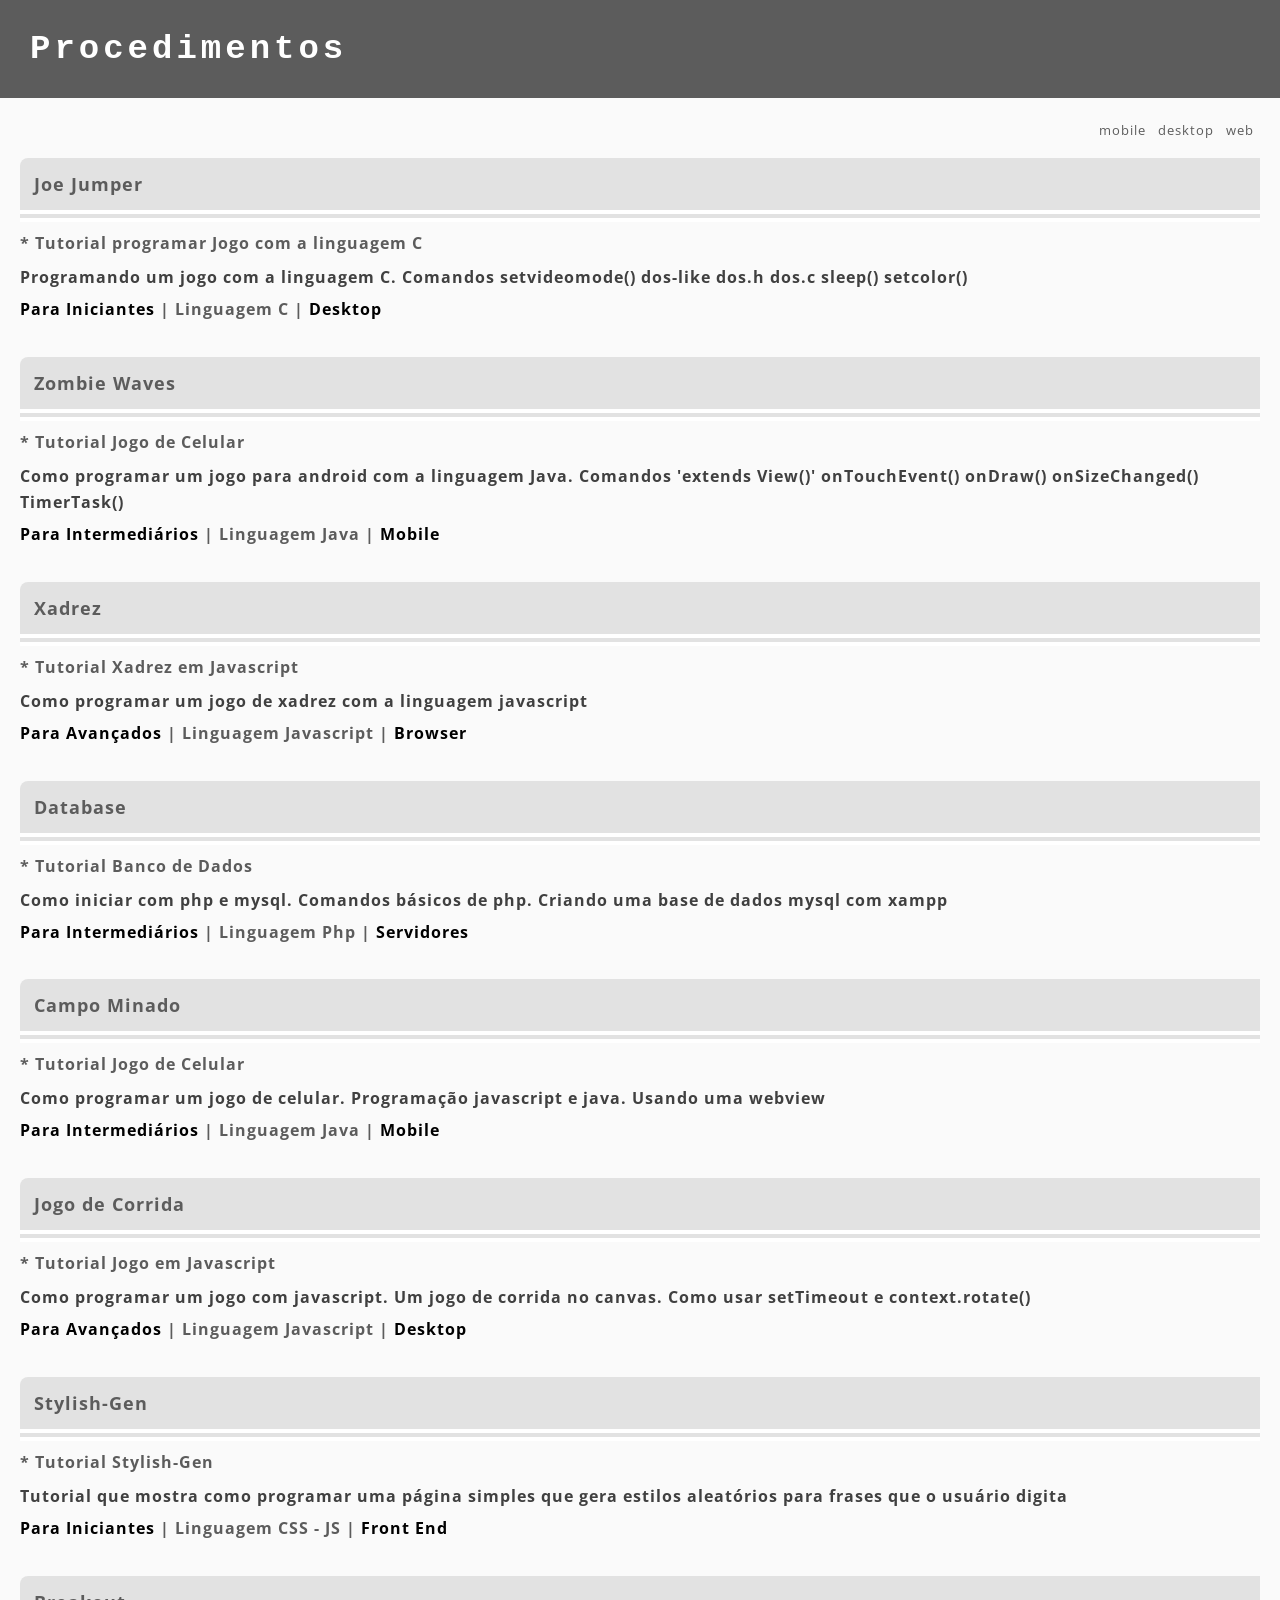
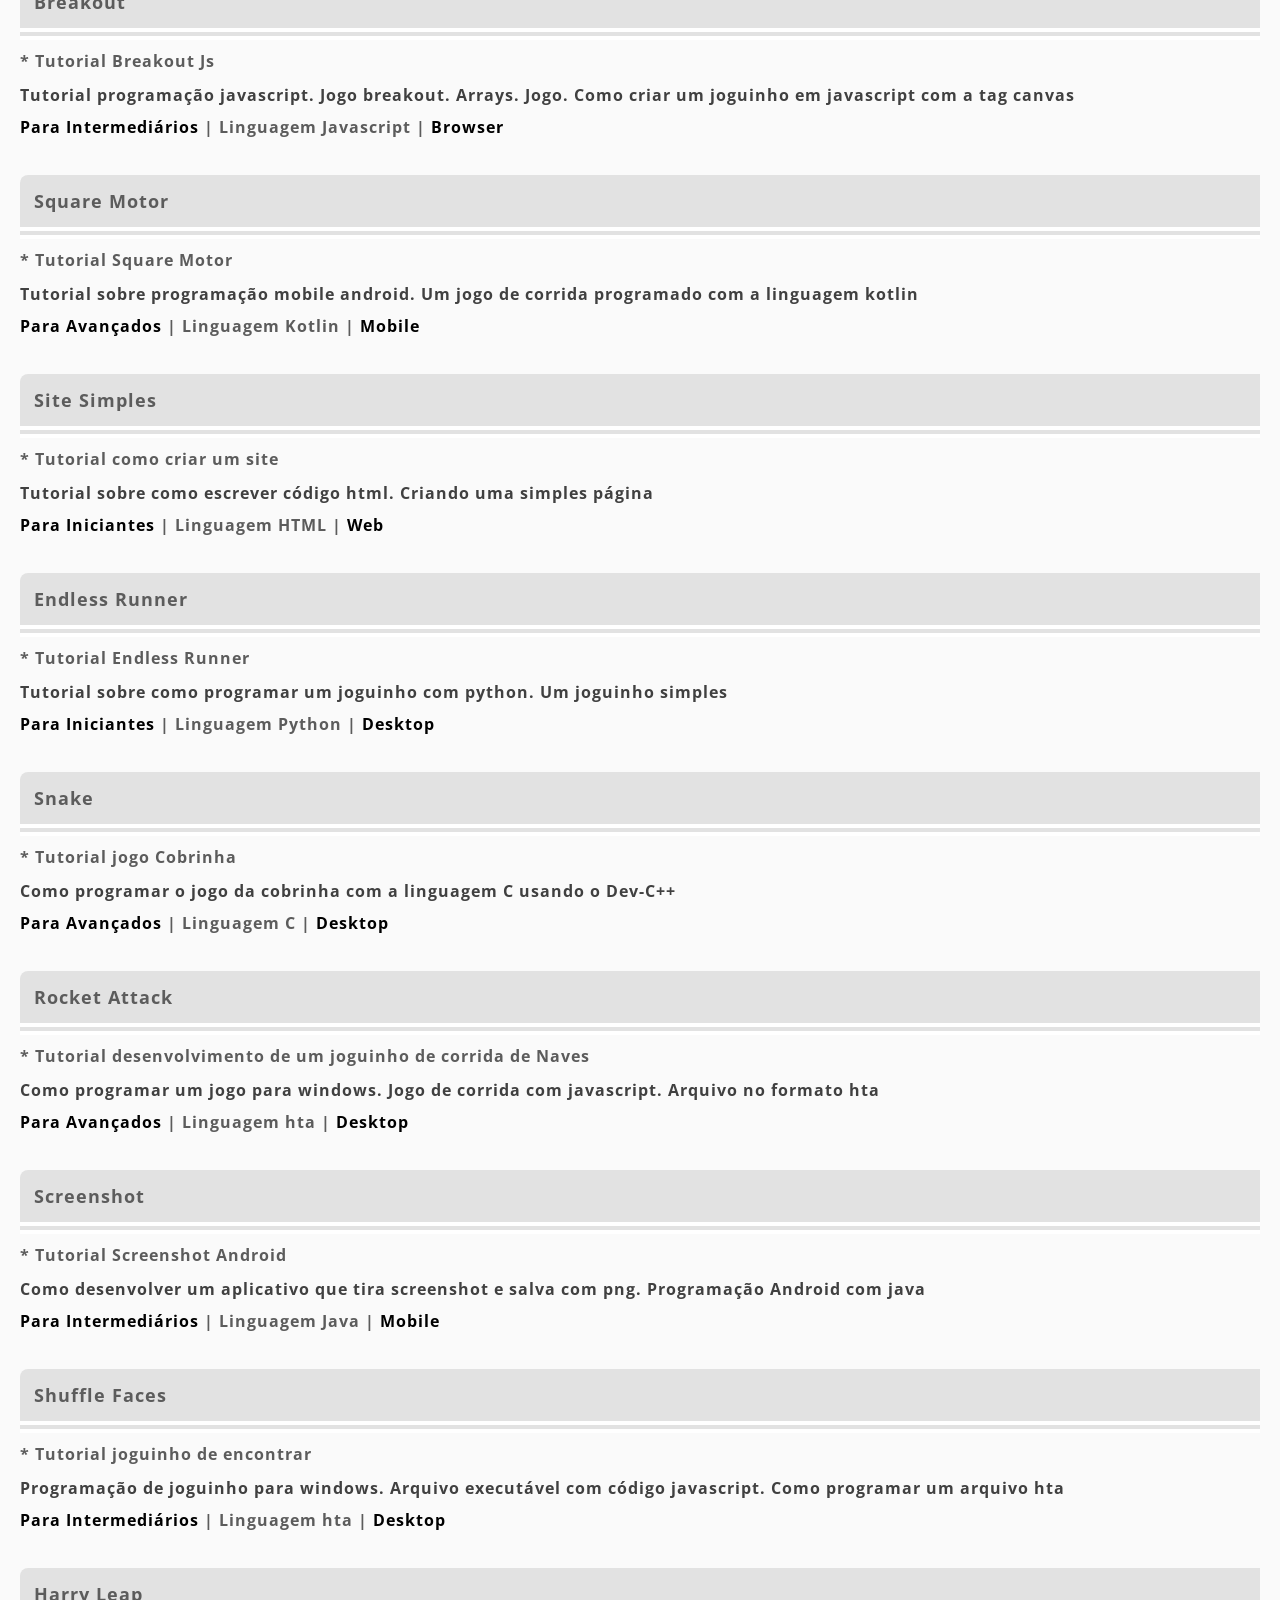
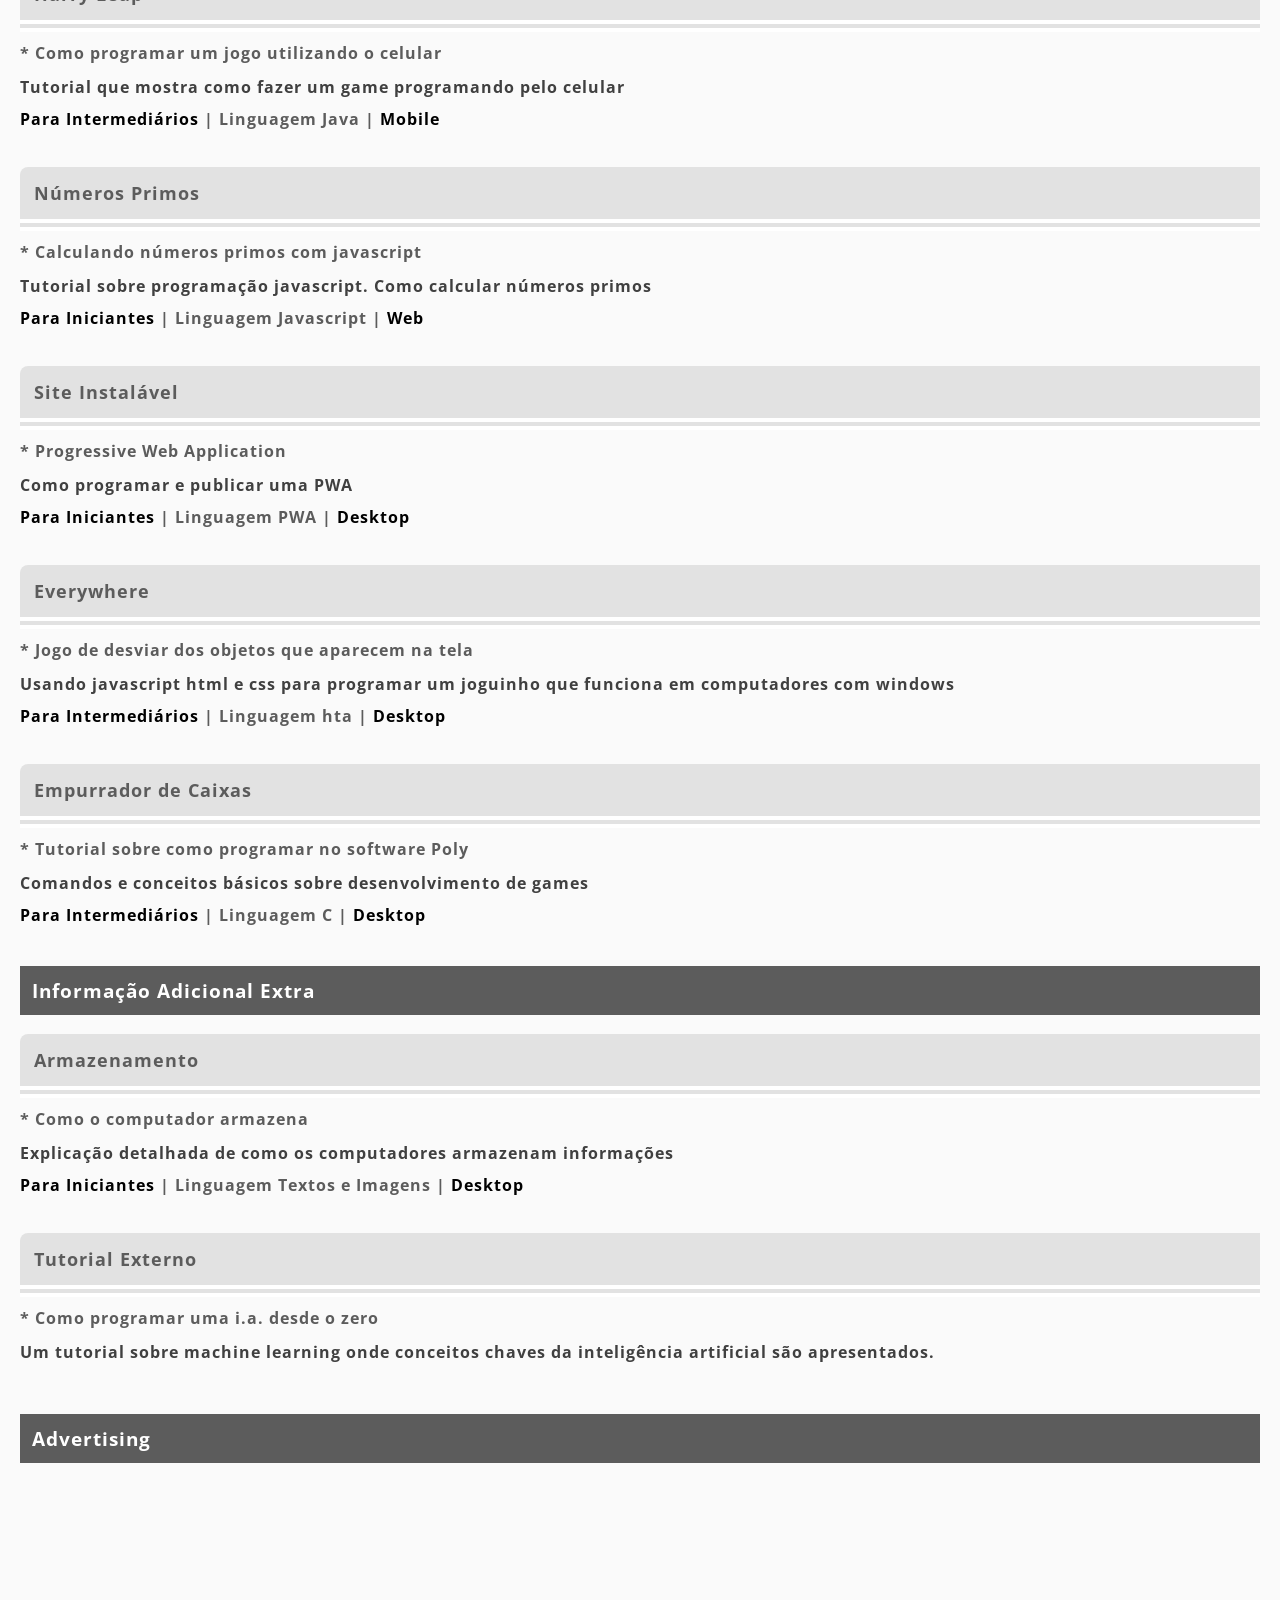
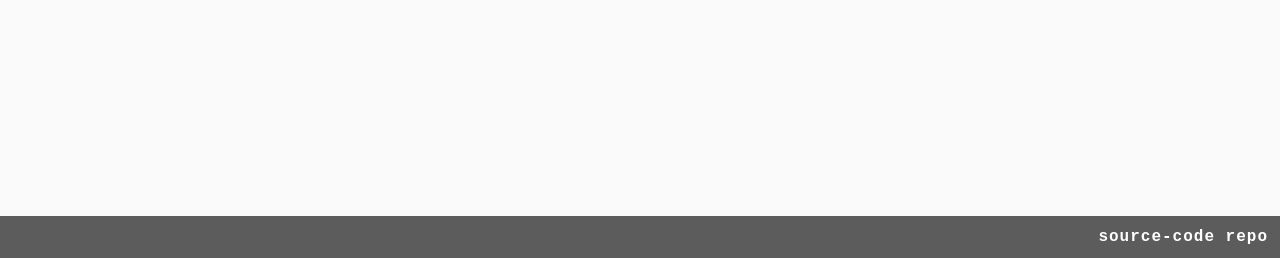
==== commit e2f44b63: "Tutoriais sobre Programação de Jogos" ====
--- a/index.html
+++ b/index.html
@@ -263,6 +263,15 @@
 `<h2>Criação e ciclo de vida do oponente</h2><pre><code class="language-html">&lt;hta:application border="thin" maximizebutton="no" minimizebutton="no" scroll="no"><br>\n&lt;html><br>\n&lt;title>Everywhere&lt;/title><br>\n&lt;meta name="viewport" content="width=device-width"><br>\n&lt;body style="background-image:url('imagens/background.png'); background-color:#48b2e7; margin:0px;" onkeydown="movimento(event.keyCode);" onkeyup="solta(event.keyCode);">&lt;/body><br>\n&lt;script><br>\nwindow.resizeTo(700,700); //tamanho da janela do jogo na tela do usuario<br>\nwindow.moveTo(10,10); //posicao da janela do jogo na tela do usuario<br>\n<br>\ndocument.body.innerHTML+="&lt;img id=oponent style='position:absolute;'>";<br>\n<br>\n//coordenadas da posicao inicial<br>\nterry=[400,400];<br>\n<br>\n// durante o jogo a &lt;img> do terry (left,top) muda de posicao<br>\ndocument.body.innerHTML+="&lt;img src=imagens/terry.png id=terry style='width:128px; height:128px; position:absolute; top:"+terry[0]+"px; left:"+terry[1]+"px;'>";<br>\n<br>\n//leftPressed upPressed rightPressed downPressed (tecla pressionada)<br>\nkeys=[false,false,false,false];<br>\n<br>\nfunction initOponent(){<br>\n	figura=["bee","block","fish","fish2","saw"][parseInt(Math.random()*5)]; //aparencia aleatoria<br>\n	sentido=["cima","baixo","esquerda","direita"][parseInt(Math.random()*4)]; //direcao aleatoria<br>\n	tamanho=60+parseInt(Math.random()*70); //tamanho aleatorio<br>\n<br>\n	//posicao aleatoria do oponente<br>\n	if(sentido=="cima")posicao=[0-parseInt(Math.random()*200),50+parseInt(Math.random()*600)];<br>\n	if(sentido=="direita")posicao=[50+parseInt(Math.random()*600),700+parseInt(Math.random()*200)];<br>\n	if(sentido=="baixo")posicao=[700+parseInt(Math.random()*200),50+parseInt(Math.random()*600)];<br>\n	if(sentido=="esquerda")posicao=[50+parseInt(Math.random()*600),0-parseInt(Math.random()*200)];<br>\n<br>\n	//velocidade aleatoria do oponente<br>\n	if(sentido=="cima")deslocamento=[3+parseInt(Math.random()*3),0];<br>\n	if(sentido=="direita")deslocamento=[0,-3-parseInt(Math.random()*3)];<br>\n	if(sentido=="baixo")deslocamento=[-3-parseInt(Math.random()*3),0];<br>\n	if(sentido=="esquerda")deslocamento=[0,3+parseInt(Math.random()*3)];<br>\n<br>\n	//adiciona oponente na DOM (Document Object Model)<br>\n	document.getElementById('oponent').src="imagens/"+sentido+"/"+figura+".png";<br>\n	document.getElementById('oponent').style.width=tamanho+"px";<br>\n}<br>\ninitOponent();<br>\n<br>\nfunction gameLoop(){<br>\n<br>\n	//se o oponente tá longe do fim da tela entao gera 'outro' oponente aleatorio<br>\n	if(posicao[0]&lt;-200||posicao[0]>900||posicao[1]&lt;-200||posicao[1]>900)initOponent();<br>\n<br>\n	//calcula posicao do oponente na tela<br>\n	posicao[0]+=deslocamento[0];<br>\n	posicao[1]+=deslocamento[1];<br>\n<br>\n	//atualiza exibicao do oponente<br>\n	document.getElementById('oponent').style.top=parseInt(posicao[0]-tamanho/2)+"px";<br>\n	document.getElementById('oponent').style.left=parseInt(posicao[1]-tamanho/2)+"px";<br>\n<br>\n	//colision detect<br>\n	colisao=false;<br>\n	if(<br>\n		posicao[0]-terry[0]>-159&& //cima<br>\n		posicao[0]-terry[0]&lt;tamanho/2&& //baixo<br>\n		posicao[1]-terry[1]>-165&& //esquerda<br>\n		posicao[1]-terry[1]&lt;(tamanho/2)-51 //direita<br>\n	)colisao=true;<br>\n<br>\n	//verifica se precisa atualizar posicao do terry na tela<br>\n	if(keys[0]&&terry[1]>140)terry[1]-=10;<br>\n	if(keys[1]&&terry[0]>110)terry[0]-=10;<br>\n	if(keys[2]&&terry[1]&lt;710)terry[1]+=10;<br>\n	if(keys[3]&&terry[0]&lt;640)terry[0]+=10;<br>\n<br>\n	//redesenha o terry na tela<br>\n	document.getElementById('terry').style.top=parseInt(terry[0]-128)+"px";<br>\n	document.getElementById('terry').style.left=parseInt(terry[1]-148)+"px";<br>\n<br>\n	if(colisao)location.reload(); //gameover<br>\n	else setTimeout("gameLoop()",10); //chama/invoca a funcao gameLoop depois de um 'delay' de 10 milissegundos<br>\n}<br>\ngameLoop();<br>\nfunction movimento(k){<br>\n	if(k==37)keys[0]=true; //apertou left<br>\n	if(k==38)keys[1]=true; //apertou up<br>\n	if(k==39)keys[2]=true; //apertou right<br>\n	if(k==40)keys[3]=true; //apertou down<br>\n}<br>\nfunction solta(k){<br>\n	if(k==37)keys[0]=false; //soltou left<br>\n	if(k==38)keys[1]=false; //soltou up<br>\n	if(k==39)keys[2]=false; //soltou right<br>\n	if(k==40)keys[3]=false; //soltou down<br>\n}<br>\n&lt;/script><br>\n&lt;/html></code></pre>\n`,
 `<h2>Arrays de Atributos dos Oponentes</h2><pre><code class="language-javascript">QUANTOS=6; //quantidade de oponenetes<br><br>\n\n// essas &lt;img> vao conter os oponentes<br>\nfor(i=0;i&lt;QUANTOS;i++)document.body.innerHTML+="&lt;img id=oponent"+i+" style='position:absolute;'>";<br><br>\n\nfigura=[]; //array de imagens dos oponentes<br>\nsentido=[]; //array das direcoes em que os oponentes se movem<br>\ntamanho=[]; //array com os tamanhos dos oponentes na tela<br>\nposicao=[]; //array com coordenadas de cada oponente<br>\ndeslocamento=[]; //array das velocidades do deslocamento dos oponentes<br>\nfunction initOponent(i){ //inicializa oponente<br>\n	figura[i]=["bee","block","fish","fish2","saw"][parseInt(Math.random()*5)]; //aparencia aleatoria<br>\n	sentido[i]=["cima","baixo","esquerda","direita"][parseInt(Math.random()*4)]; //direcao aleatoria<br>\n	tamanho[i]=60+parseInt(Math.random()*70); //tamanho aleatorio<br>\n<br>\n	//posicao aleatoria do oponente<br>\n	if(sentido[i]=="cima")posicao[i]=[0-parseInt(Math.random()*200),50+parseInt(Math.random()*600)];<br>\n	if(sentido[i]=="direita")posicao[i]=[50+parseInt(Math.random()*600),700+parseInt(Math.random()*200)];<br>\n	if(sentido[i]=="baixo")posicao[i]=[700+parseInt(Math.random()*200),50+parseInt(Math.random()*600)];<br>\n	if(sentido[i]=="esquerda")posicao[i]=[50+parseInt(Math.random()*600),0-parseInt(Math.random()*200)];<br>\n<br>\n	//velocidade aleatoria do oponente<br>\n	if(sentido[i]=="cima")deslocamento[i]=[3+parseInt(Math.random()*3),0];<br>\n	if(sentido[i]=="direita")deslocamento[i]=[0,-3-parseInt(Math.random()*3)];<br>\n	if(sentido[i]=="baixo")deslocamento[i]=[-3-parseInt(Math.random()*3),0];<br>\n	if(sentido[i]=="esquerda")deslocamento[i]=[0,3+parseInt(Math.random()*3)];<br>\n<br>\n	//adiciona oponente na DOM (Document Object Model)<br>\n	document.getElementById('oponent'+i).src="imagens/"+sentido[i]+"/"+figura[i]+".png";<br>\n	document.getElementById('oponent'+i).style.width=tamanho[i]+"px";<br>\n}<br>\nfor(i=0;i&lt;QUANTOS;i++)initOponent(i); //inicializa todos os oponentes iniciais<br>\nfunction gameLoop(){<br>\n	colisao=false;<br>\n	for(i=0;i&lt;QUANTOS;i++){ //loop de 'gerenciamento' dos 'oponentes'<br>\n		//se o oponente tá longe do fim da tela entao gera 'outro' oponente aleatorio<br>\n		if(posicao[i][0]&lt;-200||posicao[i][0]>900||posicao[i][1]&lt;-200||posicao[i][1]>900)initOponent(i);<br>\n<br>\n		//calcula posicao do oponente na tela<br>\n		posicao[i][0]+=deslocamento[i][0];<br>\n		posicao[i][1]+=deslocamento[i][1];<br>\n<br>\n		//atualiza exibicao do oponente<br>\n		document.getElementById('oponent'+i).style.top=parseInt(posicao[i][0]-tamanho[i]/2)+"px";<br>\n		document.getElementById('oponent'+i).style.left=parseInt(posicao[i][1]-tamanho[i]/2)+"px";<br>\n<br>\n		//colision detect<br>\n		if(<br>\n			posicao[i][0]-terry[0]>-159&& //cima<br>\n			posicao[i][0]-terry[0]&lt;tamanho[i]/2&& //baixo<br>\n			posicao[i][1]-terry[1]>-165&& //esquerda<br>\n			posicao[i][1]-terry[1]&lt;(tamanho[i]/2)-51 //direita<br>\n		)colisao=true;<br>\n	}<br>\n<br>\n	//verifica se precisa atualizar posicao do terry na tela<br>\n	if(keys[0]&&terry[1]>140)terry[1]-=10;<br>\n	if(keys[1]&&terry[0]>110)terry[0]-=10;<br>\n	if(keys[2]&&terry[1]&lt;710)terry[1]+=10;<br>\n	if(keys[3]&&terry[0]&lt;640)terry[0]+=10;<br>\n<br>\n	//redesenha o terry na tela<br>\n	document.getElementById('terry').style.top=parseInt(terry[0]-128)+"px";<br>\n	document.getElementById('terry').style.left=parseInt(terry[1]-148)+"px";<br>\n<br>\n	if(colisao)location.reload(); //gameover<br>\n	else setTimeout("gameLoop()",10); //chama/invoca a funcao gameLoop depois de um 'delay' de 10 milissegundos<br>\n}<br>\ngameLoop();</code></pre>\n`,
 `<h2>Experimente o Game</h2>Baixe o jogo <a href=res/19/Everywhere.zip>Everywhere</a> e diverta-se por alguns minutos.\n`];
+etapas[20]=[`<h2>Empurrador de Caixas</h2>Essa página mostra uma maneira de programar um joguinho simples e divertido. Um joguinho casual que entretem por alguns momentos.\n`,
+`<h2>Poly</h2>O <a href=https://baideruls.github.io/Poly>software Poly</a> coloca o computador em modo tela-cheia e possibilita o desenvolviemnto de games.\n`,
+`<h2>Colocando o Joe na Tela</h2>Para começar use uma função para exibir um quadrado no centro da tela.\n`,
+`<h2>Movimentação</h2>Com as teclas direcionais o quadrado Joe muda de posição em uma grid.\n`,
+`<h2>Paredes</h2>Um array de coordenadas de cada espaço que será barreira para nosso personagem.<br>Um código simples deve ser suficiente para que não se atravesse as paredes do cenário.<pre><code class="language-c">#include "poly/poly.h"\n\nint joex=6;\nint joey=3;\n\nint paredes[34][2]={{8,2},{9,2},{10,2},{11,2},{11,3},{11,4},{11,5},{10,5},{9,5},{8,5},{7,5},{9,6},{9,7},{9,8},{8,8},{7,8},{6,8},{5,8},{4,8},{4,7},{4,6},{4,5},{3,5},{2,5},{2,4},{2,3},{2,2},{3,2},{4,2},{4,1},{5,1},{6,1},{7,1},{8,1}};\n\nvoid desenhaquadrado(int m,int n){\n	int background[8]={\n	(m*20)+2,(n*20)+12,\n	(m*20)+19,(n*20)+12,\n	(m*20)+19,(n*20)+28,\n	(m*20)+2,(n*20)+28};\n	fillpoly(background,4);\n}\n\nint last=0;\n\nint main(){\n	setvideomode(); //inicia modo grafico\n	while(!keystate(KEY_ESCAPE)){\n\n		if(last==0&&(keystate(KEY_LEFT)||keystate(KEY_UP)||keystate(KEY_RIGHT)||keystate(KEY_DOWN))){\n			int paredeatras=-1;\n			if(keystate(KEY_UP))\n			{	for(int x=0;x&lt;34;x++)if(paredes[x][0]==joex&&paredes[x][1]==joey-1)paredeatras=x;\n				if(paredeatras==-1)joey--;\n			}\n			if(keystate(KEY_DOWN))\n			{	for(int x=0;x&lt;34;x++)if(paredes[x][0]==joex&&paredes[x][1]==joey+1)paredeatras=x;\n				if(paredeatras==-1)joey++;\n			}\n			if(keystate(KEY_LEFT))\n			{	for(int x=0;x&lt;34;x++)if(paredes[x][0]==joex-1&&paredes[x][1]==joey)paredeatras=x;\n				if(paredeatras==-1)joex--;\n			}\n			if(keystate(KEY_RIGHT))\n			{	for(int x=0;x&lt;34;x++)if(paredes[x][0]==joex+1&&paredes[x][1]==joey)paredeatras=x;\n				if(paredeatras==-1)joex++;\n			}\n			last=4;\n		}\n		else if(last>0)last--;\n\n		setcolor(0);\n		for(int c=0;c&lt;15;c++)for(int d=0;d&lt;9;d++)desenhaquadrado(c,d);\n		setcolor(1);\n		for(int c=0;c&lt;34;c++)desenhaquadrado(paredes[c][0],paredes[c][1]);\n		setcolor(2);\n		desenhaquadrado(joex,joey);\n\n		sleep(20); //delay de 20 milissegndos\n		waitvbl(); //processamentos da biblioteca poly\n	}\n	return 0;\n}</code></pre>\n`,
+`<h2>Caixas</h2>Um array de coordenadas de cada caixa que será reposicionada durante a gameplay.<br>A implementação da mecânica do jogo segue com as caixas mudando de posição também, e logo e seguida collision-dettect entre caixa e parede.\n`,
+`<h2>Buracos</h2>Um array de coordenadas os buracos que devem ser ocupados pelas caixas.\n`,
+`<h2>Experimente o Game</h2>Baixe o jogo <a href=res/20/push.rar>push.rar</a> e resolva os casos disponibilizados.\n`,
+`<h2>Source Completo</h2><pre><code class="language-c">#include "poly/poly.h"\n\nint fase=0;\n\nint inicios[6][2]={{5,5},{10,4},{8,6},{4,4},{7,4},{2,6}};\nint paddings[6][2]={{2,-2},{0,0},{2,-1},{1,-1},{1,-3},{2,-3}};\nint joex;\nint joey;\n\nint qtdburacos;\nint lenghtburacos[6]={4,6,6,3,6,6};\nint buracos[8][2];\n\nint qtdparedes;\nint lenghtparedes[6]={26,34,36,24,33,34};\nint paredes[40][2];\n\nint caixas[8][2];\n\nvoid init(){\n	joex=inicios[fase][0];\n	joey=inicios[fase][1];\n\n	qtdburacos=lenghtburacos[fase];\n	for(int a=0;a&lt;8;a++)buracos[a][0]=-1;\n	for(int a=0;a&lt;8;a++)buracos[a][1]=-1;\n	if(fase==0){\n		int arrayburacos[4][2]={{5,3},{7,5},{3,6},{5,8}};\n		for(int a=0;a&lt;lenghtburacos[fase];a++)buracos[a][0]=arrayburacos[a][0];\n		for(int a=0;a&lt;lenghtburacos[fase];a++)buracos[a][1]=arrayburacos[a][1];\n	}\n	if(fase==1){\n		int arrayburacos[6][2]={{8,7},{7,7},{6,7},{5,7},{7,6},{8,6}};\n		for(int a=0;a&lt;lenghtburacos[fase];a++)buracos[a][0]=arrayburacos[a][0];\n		for(int a=0;a&lt;lenghtburacos[fase];a++)buracos[a][1]=arrayburacos[a][1];\n	}\n	if(fase==2){\n		int arrayburacos[6][2]={{3,5},{3,6},{3,7},{8,3},{8,4},{8,5}};\n		for(int a=0;a&lt;lenghtburacos[fase];a++)buracos[a][0]=arrayburacos[a][0];\n		for(int a=0;a&lt;lenghtburacos[fase];a++)buracos[a][1]=arrayburacos[a][1];\n	}\n	if(fase==3){\n		int arrayburacos[3][2]={{6,3},{7,4},{6,6}};\n		for(int a=0;a&lt;lenghtburacos[fase];a++)buracos[a][0]=arrayburacos[a][0];\n		for(int a=0;a&lt;lenghtburacos[fase];a++)buracos[a][1]=arrayburacos[a][1];\n	}\n	if(fase==4){\n		int arrayburacos[6][2]={{5,8},{6,7},{6,9},{7,8},{8,9},{9,8}};\n		for(int a=0;a&lt;lenghtburacos[fase];a++)buracos[a][0]=arrayburacos[a][0];\n		for(int a=0;a&lt;lenghtburacos[fase];a++)buracos[a][1]=arrayburacos[a][1];\n	}\n	if(fase==5){\n		int arrayburacos[6][2]={{4,6},{4,7},{5,6},{5,7},{6,6},{6,7}};\n		for(int a=0;a&lt;lenghtburacos[fase];a++)buracos[a][0]=arrayburacos[a][0];\n		for(int a=0;a&lt;lenghtburacos[fase];a++)buracos[a][1]=arrayburacos[a][1];\n	}\n	\n	qtdparedes=lenghtparedes[fase];\n	for(int a=0;a&lt;40;a++)paredes[a][0]=-1;\n	for(int a=0;a&lt;40;a++)paredes[a][1]=-1;\n	if(fase==0){\n		int arrayparedes[26][2]={{4,2},{5,2},{6,2},{6,3},{6,4},{7,4},{8,4},{8,5},{8,6},{7,6},{6,6},{6,7},{6,8},{6,9},{5,9},{4,9},{4,8},{4,7},{3,7},{2,7},{2,6},{2,5},{3,5},{4,5},{4,4},{4,3}};\n		for(int a=0;a&lt;lenghtparedes[fase];a++)paredes[a][0]=arrayparedes[a][0];\n		for(int a=0;a&lt;lenghtparedes[fase];a++)paredes[a][1]=arrayparedes[a][1];\n	}\n	if(fase==1){\n		int arrayparedes[34][2]={{8,2},{9,2},{10,2},{11,2},{11,3},{11,4},{11,5},{10,5},{9,5},{8,5},{7,5},{9,6},{9,7},{9,8},{8,8},{7,8},{6,8},{5,8},{4,8},{4,7},{4,6},{4,5},{3,5},{2,5},{2,4},{2,3},{2,2},{3,2},{4,2},{4,1},{5,1},{6,1},{7,1},{8,1}};\n		for(int a=0;a&lt;lenghtparedes[fase];a++)paredes[a][0]=arrayparedes[a][0];\n		for(int a=0;a&lt;lenghtparedes[fase];a++)paredes[a][1]=arrayparedes[a][1];\n	}\n	if(fase==2){\n		int arrayparedes[36][2]={{3,2},{4,2},{5,2},{6,2},{7,2},{8,2},{9,2},{10,2},{10,3},{10,4},{10,5},{9,5},{9,6},{9,7},{8,7},{7,7},{6,7},{6,8},{5,8},{4,8},{3,8},{2,8},{1,8},{0,8},{0,7},{0,6},{0,5},{0,4},{0,3},{1,3},{2,3},{3,3},{4,5},{5,5},{6,5},{7,5}};\n		for(int a=0;a&lt;lenghtparedes[fase];a++)paredes[a][0]=arrayparedes[a][0];\n		for(int a=0;a&lt;lenghtparedes[fase];a++)paredes[a][1]=arrayparedes[a][1];\n	}\n	if(fase==3){\n		int arrayparedes[24][2]={{3,2},{4,2},{5,2},{6,2},{7,2},{8,2},{8,3},{8,4},{8,5},{8,6},{8,7},{8,8},{7,8},{6,8},{5,8},{4,8},{3,8},{3,7},{3,6},{3,5},{3,4},{3,3},{5,4},{5,6}};\n		for(int a=0;a&lt;lenghtparedes[fase];a++)paredes[a][0]=arrayparedes[a][0];\n		for(int a=0;a&lt;lenghtparedes[fase];a++)paredes[a][1]=arrayparedes[a][1];\n	}\n	if(fase==4){\n		int arrayparedes[33][2]={{5,3},{6,3},{7,3},{8,3},{9,3},{9,4},{9,5},{9,6},{9,7},{10,7},{10,8},{10,9},{9,9},{9,10},{8,10},{7,10},{6,10},{5,10},{4,10},{3,10},{2,10},{2,9},{2,8},{2,7},{2,6},{3,6},{4,6},{5,6},{5,5},{5,4},{7,7},{5,9},{7,9}};\n		for(int a=0;a&lt;lenghtparedes[fase];a++)paredes[a][0]=arrayparedes[a][0];\n		for(int a=0;a&lt;lenghtparedes[fase];a++)paredes[a][1]=arrayparedes[a][1];\n	}\n	if(fase==5){\n		int arrayparedes[34][2]={{4,3},{5,3},{6,3},{7,3},{8,3},{8,4},{9,4},{9,5},{9,6},{9,7},{9,8},{9,9},{8,9},{7,9},{6,9},{6,10},{5,10},{4,10},{3,10},{2,10},{2,9},{1,9},{1,8},{1,7},{1,6},{1,5},{1,4},{2,4},{3,4},{4,4},{3,6},{3,7},{7,6},{7,7}};\n		for(int a=0;a&lt;lenghtparedes[fase];a++)paredes[a][0]=arrayparedes[a][0];\n		for(int a=0;a&lt;lenghtparedes[fase];a++)paredes[a][1]=arrayparedes[a][1];\n	}\n	\n	for(int a=0;a&lt;8;a++)caixas[a][0]=-1;\n	for(int a=0;a&lt;8;a++)caixas[a][1]=-1;\n	if(fase==0){\n		int arraycaixas[4][2]={{5,4},{6,5},{5,6},{4,6}};\n		for(int a=0;a&lt;lenghtburacos[fase];a++)caixas[a][0]=arraycaixas[a][0];\n		for(int a=0;a&lt;lenghtburacos[fase];a++)caixas[a][1]=arraycaixas[a][1];\n	}\n	if(fase==1){\n		int arraycaixas[6][2]={{8,3},{8,4},{6,5},{5,5},{6,3},{4,4}};\n		for(int a=0;a&lt;lenghtburacos[fase];a++)caixas[a][0]=arraycaixas[a][0];\n		for(int a=0;a&lt;lenghtburacos[fase];a++)caixas[a][1]=arraycaixas[a][1];\n	}\n	if(fase==2){\n		int arraycaixas[6][2]={{2,6},{3,4},{4,6},{5,4},{6,6},{7,4}};\n		for(int a=0;a&lt;lenghtburacos[fase];a++)caixas[a][0]=arraycaixas[a][0];\n		for(int a=0;a&lt;lenghtburacos[fase];a++)caixas[a][1]=arraycaixas[a][1];\n	}\n	if(fase==3){\n		int arraycaixas[3][2]={{7,4},{6,5},{6,6}};\n		for(int a=0;a&lt;lenghtburacos[fase];a++)caixas[a][0]=arraycaixas[a][0];\n		for(int a=0;a&lt;lenghtburacos[fase];a++)caixas[a][1]=arraycaixas[a][1];\n	}\n	if(fase==4){\n		int arraycaixas[6][2]={{4,8},{6,5},{6,8},{7,5},{8,5},{8,7}};\n		for(int a=0;a&lt;lenghtburacos[fase];a++)caixas[a][0]=arraycaixas[a][0];\n		for(int a=0;a&lt;lenghtburacos[fase];a++)caixas[a][1]=arraycaixas[a][1];\n	}\n	if(fase==5){\n		int arraycaixas[6][2]={{3,5},{5,5},{5,6},{5,7},{5,8},{7,8}};\n		for(int a=0;a&lt;lenghtburacos[fase];a++)caixas[a][0]=arraycaixas[a][0];\n		for(int a=0;a&lt;lenghtburacos[fase];a++)caixas[a][1]=arraycaixas[a][1];\n	}\n}\n\nvoid desenhaquadrado(int sel){\n	int m=sel%15,n=sel/15;\n	int background[8]={\n	(m*20)+2,(n*20)+10,\n	(m*20)+19,(n*20)+10,\n	(m*20)+19,(n*20)+30,\n	(m*20)+2,(n*20)+30};\n	fillpoly(background,4);\n}\n\nvoid desenhaburacos(int m,int n){\n	m=m+paddings[fase][0];\n	n=n+paddings[fase][1];\n	int background[8]={\n	(m*20)+2,(n*20)+12,\n	(m*20)+19,(n*20)+12,\n	(m*20)+19,(n*20)+28,\n	(m*20)+2,(n*20)+28};\n	fillpoly(background,4);\n}\n\nvoid desenhaparedes(int m,int n){\n	m=m+paddings[fase][0];\n	n=n+paddings[fase][1];\n	int background[8]={\n	(m*20)+2,(n*20)+12,\n	(m*20)+19,(n*20)+12,\n	(m*20)+19,(n*20)+28,\n	(m*20)+2,(n*20)+28};\n	fillpoly(background,4);\n}\n\nvoid desenhacaixas(int m,int n){\n	m=m+paddings[fase][0];\n	n=n+paddings[fase][1];\n	int background[8]={\n	(m*20)+2,(n*20)+12,\n	(m*20)+19,(n*20)+12,\n	(m*20)+19,(n*20)+28,\n	(m*20)+2,(n*20)+28};\n	fillpoly(background,4);\n}\n\nvoid desenhajoe(){\n	int m=joex;\n	int n=joey;\n	m=m+paddings[fase][0];\n	n=n+paddings[fase][1];\n	int head[8] = {\n		(m*20)+8,11+(n*20),\n		(m*20)+12,11+(n*20),\n		(m*20)+12,14+(n*20),\n		(m*20)+8,14+(n*20)};\n	fillpoly(head,4); //cabeça do Joe\n	int arms[8] = {\n		(m*20)+4,15+(n*20),\n		(m*20)+16,15+(n*20),\n		(m*20)+16,17+(n*20),\n		(m*20)+4,17+(n*20)};\n	fillpoly(arms,4); //braços do Joe\n	int body[8] = {\n		(m*20)+9,17+(n*20),\n		(m*20)+12,17+(n*20),\n		(m*20)+12,22+(n*20),\n		(m*20)+9,22+(n*20)};\n	fillpoly(body,4); //tronco\n	int rightLeg[8] = {\n		(m*20)+8,22+(n*20),\n		(m*20)+10,22+(n*20),\n		(m*20)+10,29+(n*20),\n		(m*20)+8,29+(n*20)};\n	fillpoly(rightLeg,4);\n	int leftLeg[8] = {\n		(m*20)+11,22+(n*20),\n		(m*20)+13,22+(n*20),\n		(m*20)+13,29+(n*20),\n		(m*20)+11,29+(n*20)};\n	fillpoly(leftLeg,4);\n}\n\nint last=0;\n\nint main(){\n	setvideomode(); //inicia modo grafico\n	init();\n	while(!keystate(KEY_ESCAPE)){ //o jogo sempre continua while/enquanto o user não pressiona a tecla ESC/escape\n		if(keystate(KEY_1)){fase=0;init();}\n		if(keystate(KEY_2)){fase=1;init();}\n		if(keystate(KEY_3)){fase=2;init();}\n		if(keystate(KEY_4)){fase=3;init();}\n		if(keystate(KEY_5)){fase=4;init();}\n		if(keystate(KEY_6)){fase=5;init();}\n\n		if(last==0&&(keystate(KEY_LEFT)||keystate(KEY_UP)||keystate(KEY_RIGHT)||keystate(KEY_DOWN))){\n			int nadaatras=-1,caixaatras=-1,nadaatrasatras=-1;\n			if(keystate(KEY_UP))\n			{	for(int x=0;x&lt;qtdparedes;x++)if(paredes[x][0]==joex&&paredes[x][1]==joey-1)nadaatras=x;\n				for(int x=0;x&lt;qtdburacos;x++)if(caixas[x][0]==joex&&caixas[x][1]==joey-1)caixaatras=x;\n				if(nadaatras==-1&&caixaatras==-1)joey--;\n				else if(nadaatras==-1)\n				{	for(int x=0;x&lt;qtdparedes;x++)if(paredes[x][0]==joex&&paredes[x][1]==joey-2)nadaatrasatras=x;\n					for(int x=0;x&lt;qtdburacos;x++)if(caixas[x][0]==joex&&caixas[x][1]==joey-2)nadaatrasatras=x;\n					if(nadaatrasatras==-1)\n					{	joey--;\n						caixas[caixaatras][1]--;\n					}\n				}\n			}\n			if(keystate(KEY_DOWN))\n			{	for(int x=0;x&lt;qtdparedes;x++)if(paredes[x][0]==joex&&paredes[x][1]==joey+1)nadaatras=x;\n				for(int x=0;x&lt;qtdburacos;x++)if(caixas[x][0]==joex&&caixas[x][1]==joey+1)caixaatras=x;\n				if(nadaatras==-1&&caixaatras==-1)joey++;\n				else if(nadaatras==-1)\n				{	for(int x=0;x&lt;qtdparedes;x++)if(paredes[x][0]==joex&&paredes[x][1]==joey+2)nadaatrasatras=x;\n					for(int x=0;x&lt;qtdburacos;x++)if(caixas[x][0]==joex&&caixas[x][1]==joey+2)nadaatrasatras=x;\n					if(nadaatrasatras==-1)\n					{	joey++;\n						caixas[caixaatras][1]++;\n					}\n				}\n			}\n			if(keystate(KEY_LEFT))\n			{	for(int x=0;x&lt;qtdparedes;x++)if(paredes[x][0]==joex-1&&paredes[x][1]==joey)nadaatras=x;\n				for(int x=0;x&lt;qtdburacos;x++)if(caixas[x][0]==joex-1&&caixas[x][1]==joey)caixaatras=x;\n				if(nadaatras==-1&&caixaatras==-1)joex--;\n				else if(nadaatras==-1)\n				{	for(int x=0;x&lt;qtdparedes;x++)if(paredes[x][0]==joex-2&&paredes[x][1]==joey)nadaatrasatras=x;\n					for(int x=0;x&lt;qtdburacos;x++)if(caixas[x][0]==joex-2&&caixas[x][1]==joey)nadaatrasatras=x;\n					if(nadaatrasatras==-1)\n					{	joex--;\n						caixas[caixaatras][0]--;\n					}\n				}\n			}\n			if(keystate(KEY_RIGHT))\n			{	for(int x=0;x&lt;qtdparedes;x++)if(paredes[x][0]==joex+1&&paredes[x][1]==joey)nadaatras=x;\n				for(int x=0;x&lt;qtdburacos;x++)if(caixas[x][0]==joex+1&&caixas[x][1]==joey)caixaatras=x;\n				if(nadaatras==-1&&caixaatras==-1)joex++;\n				else if(nadaatras==-1)\n				{	for(int x=0;x&lt;qtdparedes;x++)if(paredes[x][0]==joex+2&&paredes[x][1]==joey)nadaatrasatras=x;\n					for(int x=0;x&lt;qtdburacos;x++)if(caixas[x][0]==joex+2&&caixas[x][1]==joey)nadaatrasatras=x;\n					if(nadaatrasatras==-1)\n					{	joex++;\n						caixas[caixaatras][0]++;\n					}\n				}\n			}\n			last=4;\n		}\n		else if(last>0)last--;\n\n		setcolor(0);\n		for(int c=0;c&lt;135;c++)desenhaquadrado(c);\n		setcolor(1);\n		for(int c=0;c&lt;qtdparedes;c++)desenhaparedes(paredes[c][0],paredes[c][1]);\n		setcolor(4);\n		for(int c=0;c&lt;qtdburacos;c++)desenhaburacos(buracos[c][0],buracos[c][1]);\n		setcolor(3);\n		for(int c=0;c&lt;qtdburacos;c++)desenhacaixas(caixas[c][0],caixas[c][1]);\n		setcolor(2);\n		desenhajoe();\n\n		setcolor(1);\n		blitInt(1,0,5);\n		blitInt(2,0,20);\n		blitInt(3,0,35);\n		blitInt(4,0,50);\n		blitInt(5,0,65);\n		blitInt(6,0,80);\n\n		setcolor(4);\n		blitInt(fase+1,0,(fase*15)+5);\n\n		sleep(20); //delay de 20 milissegndos\n		waitvbl(); //processamentos da biblioteca poly\n	}\n	return 0;\n}</code></pre>`];
 			for (x = 0; x < etapas[tutorial].length; x++)
 				document.getElementsByTagName("main")[0].innerHTML += etapas[tutorial][x].replace("<h2>", "<h2>" + (x * 10 + parseInt(Math.random() * 10)) + "." + parseInt(Math.random() * 10) + " - ") + "<br><br>";
 			document.getElementsByTagName("main")[0].innerHTML += "<h2>" + (etapas[tutorial].length * 10 + parseInt(Math.random() * 10)) + "." + parseInt(Math.random() * 10) + " - Deixe Comentários</h2><div id=disqus_thread></div>";
@@ -277,25 +286,26 @@
 		} else {
 			procedimentos = [
 ["Joe Jumper","Desktop","C","Iniciantes","Tutorial programar Jogo com a linguagem C","Programando um jogo com a linguagem C. Comandos setvideomode() dos-like dos.h dos.c sleep() setcolor()","d"],
-["Zombie Waves","Mobile","Java","Intermediários","Tutorial Jogo de Celular","Como programar um jogo para android com a linguagem Java. Comandos 'extends View()' onTouchEvent() onDraw() onSizeChanged() TimerTask().","m"],
-["Xadrez","Browser","Javascript","Avançados","Tutorial Xadrez em Javascript","Como programar um jogo de xadrez com a linguagem javascript.","w"],
-["Database","Servidores","Php","Intermediários","Tutorial Banco de Dados","Como iniciar com php e mysql. Comandos básicos de php. Criando uma base de dados mysql com xampp.","w"],
-["Campo Minado","Mobile","Java","Intermediários","Tutorial Jogo de Celular","Como programar um jogo de celular. Programação javascript e java. Usando uma webview.","m"],
-["Jogo de Corrida","Desktop","Javascript","Avançados","Tutorial Jogo em Javascript","Como programar um jogo com javascript. Um jogo de corrida no canvas. Como usar setTimeout e context.rotate().","d"],
-["Stylish-Gen","Front End","CSS - JS","Iniciantes","Tutorial Stylish-Gen","Tutorial que mostra como programar uma página simples que gera estilos aleatórios para frases que o usuário digita.","w"],
-["Breakout","Browser","Javascript","Intermediários","Tutorial Breakout Js","Tutorial programação javascript. Jogo breakout. Arrays. Jogo. Como criar um joguinho em javascript com a tag canvas.","w"],
-["Square Motor","Mobile","Kotlin","Avançados","Tutorial Square Motor","Tutorial sobre programação mobile android. Um jogo de corrida programado com a linguagem kotlin.","m"],
-["Site Simples","Web","HTML","Iniciantes","Tutorial como criar um site","Tutorial sobre como escrever código html. Criando uma simples página.","w"],
-["Endless Runner","Desktop","Python","Iniciantes","Tutorial Endless Runner","Tutorial sobre como programar um joguinho com python. Um joguinho simples.","d"],
+["Zombie Waves","Mobile","Java","Intermediários","Tutorial Jogo de Celular","Como programar um jogo para android com a linguagem Java. Comandos 'extends View()' onTouchEvent() onDraw() onSizeChanged() TimerTask()","m"],
+["Xadrez","Browser","Javascript","Avançados","Tutorial Xadrez em Javascript","Como programar um jogo de xadrez com a linguagem javascript","w"],
+["Database","Servidores","Php","Intermediários","Tutorial Banco de Dados","Como iniciar com php e mysql. Comandos básicos de php. Criando uma base de dados mysql com xampp","w"],
+["Campo Minado","Mobile","Java","Intermediários","Tutorial Jogo de Celular","Como programar um jogo de celular. Programação javascript e java. Usando uma webview","m"],
+["Jogo de Corrida","Desktop","Javascript","Avançados","Tutorial Jogo em Javascript","Como programar um jogo com javascript. Um jogo de corrida no canvas. Como usar setTimeout e context.rotate()","d"],
+["Stylish-Gen","Front End","CSS - JS","Iniciantes","Tutorial Stylish-Gen","Tutorial que mostra como programar uma página simples que gera estilos aleatórios para frases que o usuário digita","w"],
+["Breakout","Browser","Javascript","Intermediários","Tutorial Breakout Js","Tutorial programação javascript. Jogo breakout. Arrays. Jogo. Como criar um joguinho em javascript com a tag canvas","w"],
+["Square Motor","Mobile","Kotlin","Avançados","Tutorial Square Motor","Tutorial sobre programação mobile android. Um jogo de corrida programado com a linguagem kotlin","m"],
+["Site Simples","Web","HTML","Iniciantes","Tutorial como criar um site","Tutorial sobre como escrever código html. Criando uma simples página","w"],
+["Endless Runner","Desktop","Python","Iniciantes","Tutorial Endless Runner","Tutorial sobre como programar um joguinho com python. Um joguinho simples","d"],
 ["Snake","Desktop","C","Avançados","Tutorial jogo Cobrinha","Como programar o jogo da cobrinha com a linguagem C usando o Dev-C++","d"],
-["Rocket Attack","Desktop","hta","Avançados","Tutorial desenvolvimento de um joguinho de corrida de Naves","Como programar um jogo para windows. Jogo de corrida com javascript. Arquivo no formato hta.","d"],
-["Screenshot","Mobile","Java","Intermediários","Tutorial Screenshot Android","Como desenvolver um aplicativo que tira screenshot e salva com png. Programação Android com java.","m"],
-["Shuffle Faces","Desktop","hta","Intermediários","Tutorial joguinho de encontrar","Programação de joguinho para windows. Arquivo executável com código javascript. Como programar um arquivo hta.","d"],
-["Harry Leap","Mobile","Java","Intermediários","Como programar um jogo utilizando o celular","Tutorial que mostra como fazer um game programando pelo celular.","m"],
-["Números Primos","Web","Javascript","Iniciantes","Calculando números primos com javascript","Tutorial sobre programação javascript. Como calcular números primos.","w"],
-["Armazenamento","Desktop","Textos e Imagens","Iniciantes","Como o computador armazena","Explicação detalhada de como os computadores armazenam informações.","d"],
-["Site Instalável","Desktop","PWA","Iniciantes","Progressive Web Application","Como programar e publicar uma PWA.","d"],
-["Everywhere","Desktop","hta","Intermediários","Jogo de desviar dos objetos que aparecem na tela","Usando javascript html e css para programar um joguinho que funciona em computadores com windows.","d"]];
+["Rocket Attack","Desktop","hta","Avançados","Tutorial desenvolvimento de um joguinho de corrida de Naves","Como programar um jogo para windows. Jogo de corrida com javascript. Arquivo no formato hta","d"],
+["Screenshot","Mobile","Java","Intermediários","Tutorial Screenshot Android","Como desenvolver um aplicativo que tira screenshot e salva com png. Programação Android com java","m"],
+["Shuffle Faces","Desktop","hta","Intermediários","Tutorial joguinho de encontrar","Programação de joguinho para windows. Arquivo executável com código javascript. Como programar um arquivo hta","d"],
+["Harry Leap","Mobile","Java","Intermediários","Como programar um jogo utilizando o celular","Tutorial que mostra como fazer um game programando pelo celular","m"],
+["Números Primos","Web","Javascript","Iniciantes","Calculando números primos com javascript","Tutorial sobre programação javascript. Como calcular números primos","w"],
+["Armazenamento","Desktop","Textos e Imagens","Iniciantes","Como o computador armazena","Explicação detalhada de como os computadores armazenam informações","d"],
+["Site Instalável","Desktop","PWA","Iniciantes","Progressive Web Application","Como programar e publicar uma PWA","d"],
+["Everywhere","Desktop","hta","Intermediários","Jogo de desviar dos objetos que aparecem na tela","Usando javascript html e css para programar um joguinho que funciona em computadores com windows","d"],
+["Empurrador de Caixas","Desktop","C","Intermediários","Tutorial sobre como programar no software Poly","Comandos e conceitos básicos sobre desenvolvimento de games","d"]];
 			document.getElementsByTagName("main")[0].innerHTML += "<small onclick=\"mostracategoria('w');\">web</small><small onclick=\"mostracategoria('d');\">desktop</small><small onclick=\"mostracategoria('m');\">mobile</small><br>";
 			for (x = 0; x < procedimentos.length; x++) if (x != 17)
 				document.getElementsByTagName("main")[0].innerHTML +=	licao(x);
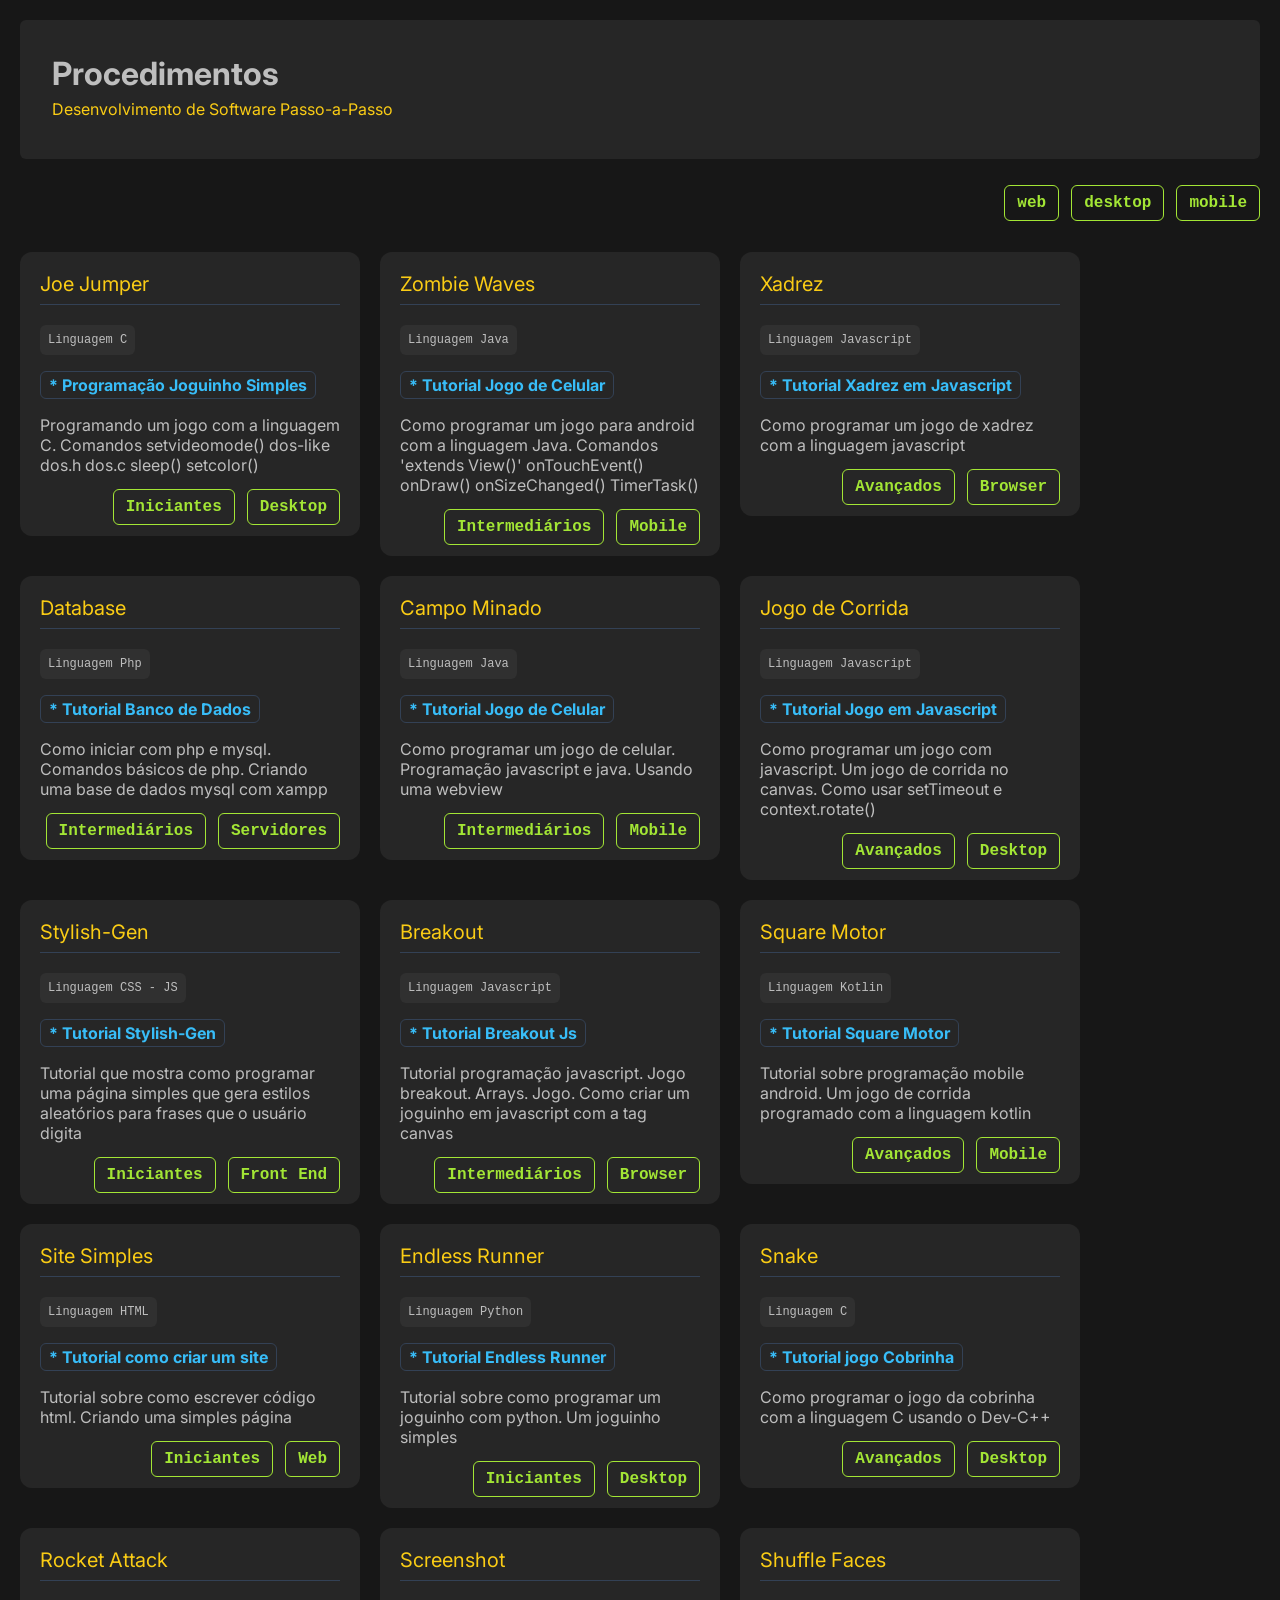
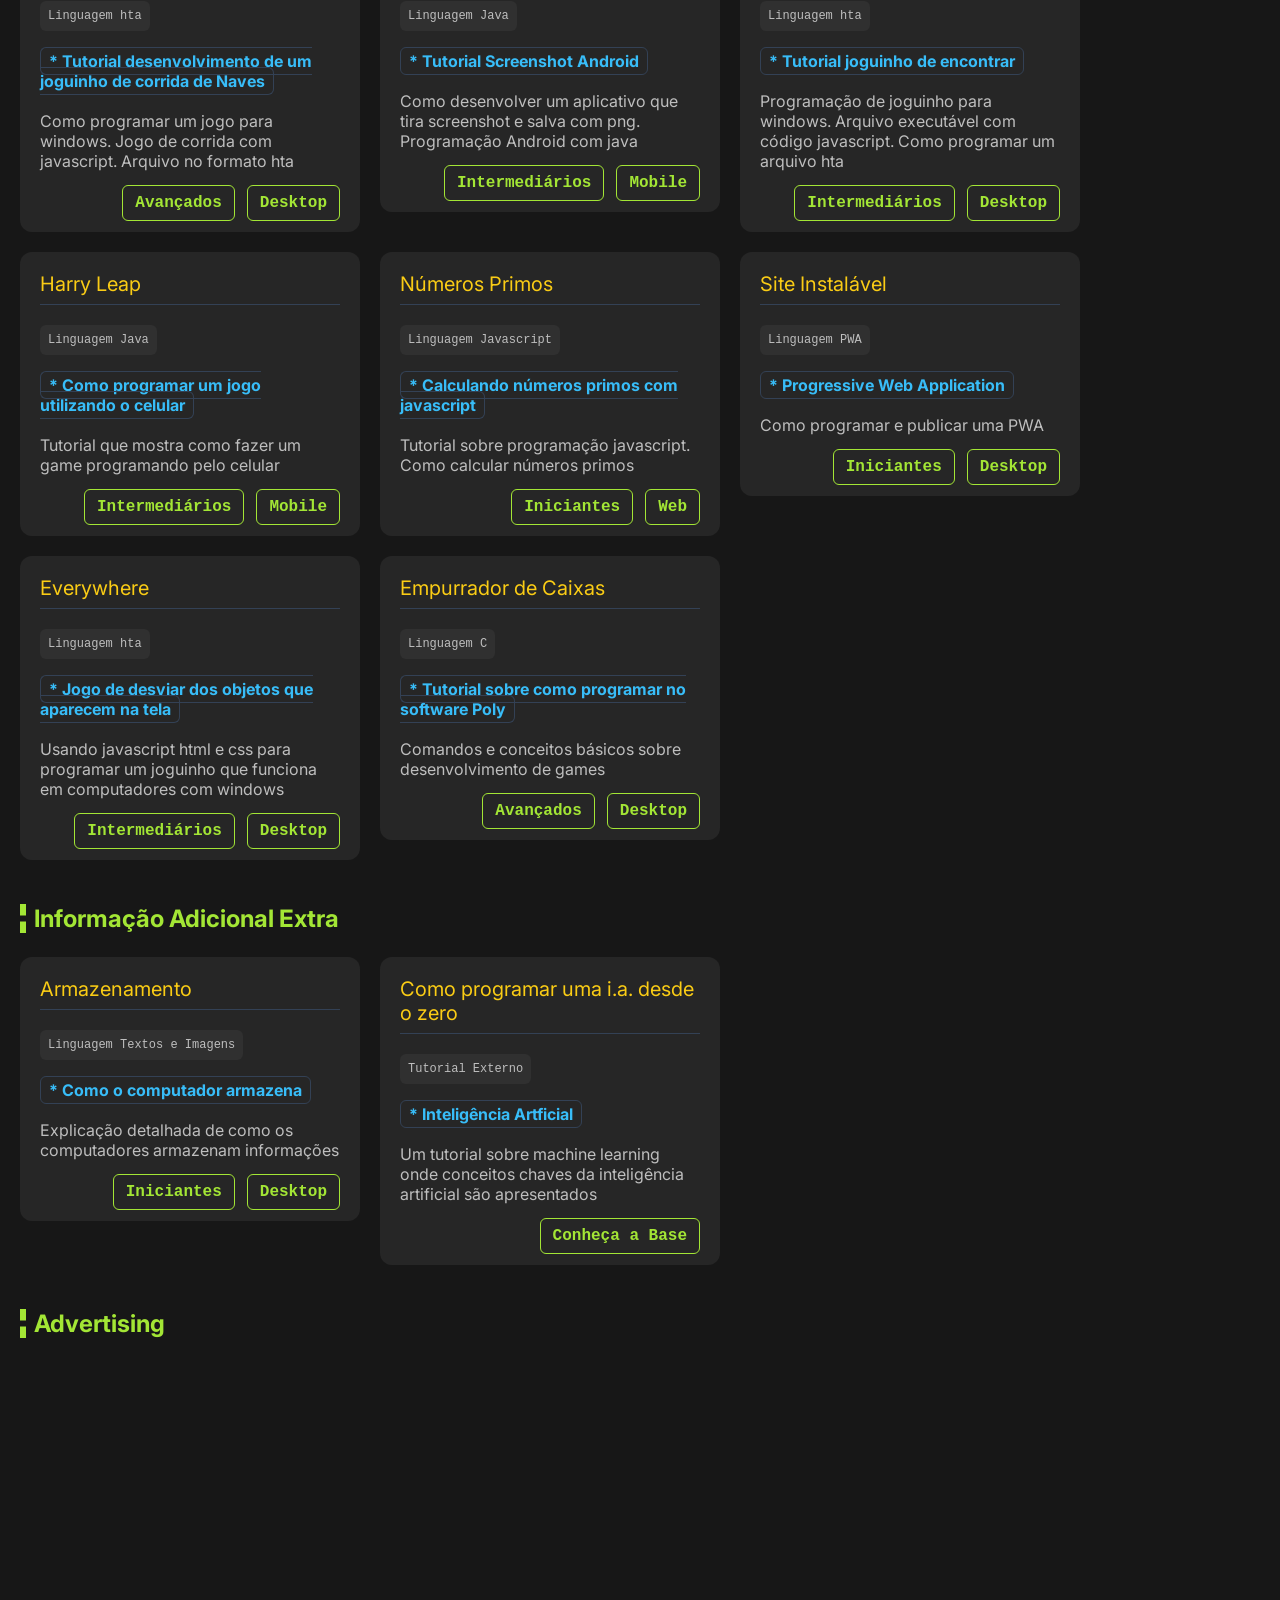
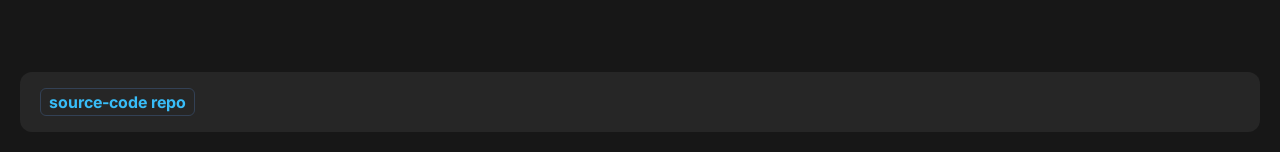
==== commit e42ea015: "onHashChange" ====
--- a/index.html
+++ b/index.html
@@ -1,52 +1,116 @@
 <!DOCTYPE html>
 <html lang="pt-br">
-	<head>
-		<title>Procedimentos</title>
-		<meta name="description" content="Tutoriais sobre programação para jogos em diversas linguagens de programação. Desenvolvimento de software a partir da programação.">
-		<meta charset="utf-8">
-		<meta name="viewport" content="width=device-width">
-		<link rel="preconnect" href="https://fonts.googleapis.com">
-		<link rel="preconnect" href="https://fonts.gstatic.com" crossorigin>
-		<link rel="stylesheet" href="https://fonts.googleapis.com/css2?family=Open+Sans&display=swap">
-		<style>
-body{font-family:"Open Sans";letter-spacing:1px;background-color:#fafafa;color:#262626;margin:0px;}
-a{color:#5c5c5c;cursor:pointer;text-decoration:none;font-weight:bold;}
-b{color:#000000;}
-h1{background-color:#5c5c5c;padding:30px;font-size:34px;letter-spacing:4px;user-select:none;margin-top:0px;}
-h1 span,footer span{display:block;color:#ffffff;font-family:Courier;}
-h2{background-color:#e2e2e2;font-size:18px;padding:14px;color:#5c5c5c;border-radius:8px 0px 0px 0px;border-bottom:12px double #ffffff;margin-bottom:10px;}
-h3{padding:12px;color:#ffffff;background-color:#5c5c5c;}
+<head>
+<title>Procedimentos</title>
+<link rel="stylesheet" href="https://fonts.googleapis.com/css2?family=Inter&display=swap" />
+<meta name="description" content="Tutoriais sobre programação para jogos em diversas linguagens de programação. Desenvolvimento de software a partir da programação.">
+<meta charset="utf-8">
+<meta name="viewport" content="width=device-width">
+<style>
+body{font-family:Inter;background:#171717;color:#bebebe;margin:20px;}
+header{background:#262626;cursor:pointer;border-radius:6px;padding:12px 32px 24px;}
+h1{margin:22px 0px -10px 0px;color:#bebebe;}
+p{color:#facc15;}
+.badge{background:#303030;padding:8px;border-radius:6px;font-size:12px;font-family:Courier;line-height:30px;}
+.card{width:300px;margin-right:20px;margin-bottom:20px;display:inline-block;vertical-align:top;}
+.card p{text-align:left;padding-bottom:14px;color:#94a3b8;}
+.links{text-align:right;}
+.links a{text-decoration:none;color:#a3e635;padding:8px 12px;border-radius:6px;border:1px solid #a3e635;font-family:Courier;}
+.title{text-align:left;font-size:20px;padding-bottom:8px;display:flex;align-items:center;cursor:pointer;border-bottom:1px solid #334155;color:#facc15;}
+#main{padding-left:20px;padding-right:20px;}
+article{border-radius:6px;background:#262626;border-radius:12px;padding:20px;}
+a{cursor:pointer;color:#38bdf8;font-weight:bold;text-decoration:none;background:38bdf8;border:1px solid #334155;padding:3px 8px;border-radius:6px;}
+b{color:#facc15;font-size:18px;}
+h3{border-left:6px dashed #a3e635;color:#a3e635;padding-left:8px;font-size:24px;}
 li{margin-left:30px;}
-main{min-height:400px;animation:wideopen 1s;padding:0px 20px;}
-footer{text-align:right;padding:12px;color:#ffffff;background-color:#5c5c5c;margin-top:24px;}
 small{float:right;color:#5c5c5c;cursor:pointer;padding:0px 6px 6px;}
-.imagem{width:100%;max-width:500px;cursor:pointer;border:2px solid #5c5c5c;border-radius:6px;filter:grayscale(100%);}
-.imagem:hover{transform:translateY(-4px);border-color:#5c5c5c;filter:grayscale(100%);}
-img{filter:grayscale(100%);}
-.subtitulo{color:#404040;font-weight:bold;margin-bottom:8px;margin-top:10px;line-height:26px;}
-@keyframes wideopen{from{transform:rotateX(90deg);}to{transform:rotateX(0deg);}}
-		</style>
-		<link href="prism.css" rel="stylesheet">
-	</head>
-
-	<body>
-		<h1>
-			<a onclick="location.href='index.html'+(location.href.split('=')[1]?'':'?tutorial='+(parseInt(Math.random()*19)));">
-				<span>Procedimentos</span>
-			</a>
-		</h1>
-		<main></main>
-		<footer>
-			<a href="https://github.com/baideruls/Procedimentos">
-				<span>source-code repo</span>
-			</a>
-		</footer>
-	</body>
-
-	<script>
-		tutorial = location.href.split("=")[1];
-		if (tutorial) {
-			etapas = [];
+.imagem{width:100%;max-width:500px;cursor:pointer;}
+@keyframes pisca{0%{opacity:1;}1%{opacity:0.5;}2%{opacity:1;}
+}
+</style>
+<link href="prism.css" rel="stylesheet">
+</head>
+
+<body onhashchange="main();">
+    <header onclick="location.href='index.html';">
+        <h1 onclick="if(location.hash=='')listacategorias('todos');else location.hash='';">Procedimentos</h1>
+        <p>Desenvolvimento de Software Passo-a-Passo</p>
+    </header><br>
+
+    <div id="main"></div>
+	<h1>
+		<a</a>
+	</h1>
+	<main></main>
+	<article>
+		<a href="https://github.com/baideruls/Procedimentos">
+			<span>source-code repo</span>
+		</a>
+	</article>
+</body>
+
+<script>
+procedimentos=[];
+etapas=[];
+
+function main(){
+	procedimento=parseInt(location.hash.substring(1));
+	if(!(procedimento>-1&&procedimento<procedimentos.length))procedimento=-1;
+	if(procedimento==-1)listacategorias('todos'); //tela menu
+	else{ //tela detalhes
+		scrollTo(0,0);
+		conteudo='';
+		for(x=0;x<etapas[procedimento].length;x++)conteudo+=etapas[procedimento][x].replace("<h2>","<article><div class=title><span class=badge>"+(x*10+parseInt(Math.random()*10))+"."+parseInt(Math.random()*10)+"</span>&nbsp;").replace("</h2>","</div><br>")+"</article><br>";
+		conteudo+="<article><div class=title><span class=badge>"+(x*10+parseInt(Math.random()*10))+"."+parseInt(Math.random()*10)+"</span> &nbsp; Deixe Comentários</div><br><div id=disqus_thread></div></article><br>";
+		document.getElementsByTagName("main")[0].innerHTML=conteudo;
+		disqus_config=function(){
+			this.page.url=location.href;
+			this.page.identifier=location.href;
+		};
+		Prism.highlightAll();
+		s=document.createElement('script');
+		s.src='https://tutoriais-procedimentos.disqus.com/embed.js';
+		s.setAttribute('data-timestamp', +new Date());
+		(document.head||document.body).appendChild(s);
+	}
+}
+function listacategorias(c){
+	conteudo='';
+	conteudo+="<div class=links><a onclick=\"listacategorias('w');\">web</a> &nbsp; <a onclick=\"listacategorias('d');\">desktop</a> &nbsp; <a onclick=\"listacategorias('m');\">mobile</a></div><br><br>";
+	for(x=0;x<procedimentos.length;x++)if(c=="todos"||procedimentos[x][6]==c)if(x!=17)conteudo+=cardprocedimento(x);
+	conteudo+="<h3>Informação Adicional Extra</h3>";
+	conteudo+=cardprocedimento(17);
+	conteudo+="<article onclick=\"window.open('https://baideruls.github.io/Perceptron','_blank');\" class='card'><div class=title>Como programar uma i.a. desde o zero</div><br><span class=badge>Tutorial Externo</span><br><br><a> * Inteligência Artficial</a><br><br>Um tutorial sobre machine learning onde conceitos chaves da inteligência artificial são apresentados<br><br><div class=links><a>Conheça a Base</a></div></article>";
+	conteudo+="<h3>Advertising</h3>";
+	conteudo+="<iframe src=https://baideruls.github.io/baiderulsads/baiderulsads.html style='width:326px;height:306px;border:none;'></iframe>";
+	document.getElementsByTagName("main")[0].innerHTML=conteudo;
+}
+animacao=0;
+function cardprocedimento(x){return "<article style='animation:pisca 7s "+(animacao++%7)+"s infinite;' onclick=\"location.hash='"+x+"';\" class='"+procedimentos[x][6]+" card'><div class=title>"+procedimentos[x][0]+"</div><br><span class=badge>Linguagem "+procedimentos[x][2]+"</span><br><br><a> * "+procedimentos[x][4]+"</a><br><br>"+procedimentos[x][5]+"<br><br><div class=links><a>"+procedimentos[x][3]+"</a> &nbsp; <a>"+procedimentos[x][1]+"</a></div></article>";}
+
+// --- db.js
+procedimentos=[
+["Joe Jumper","Desktop","C","Iniciantes","Programação Joguinho Simples","Programando um jogo com a linguagem C. Comandos setvideomode() dos-like dos.h dos.c sleep() setcolor()","d"],
+["Zombie Waves","Mobile","Java","Intermediários","Tutorial Jogo de Celular","Como programar um jogo para android com a linguagem Java. Comandos 'extends View()' onTouchEvent() onDraw() onSizeChanged() TimerTask()","m"],
+["Xadrez","Browser","Javascript","Avançados","Tutorial Xadrez em Javascript","Como programar um jogo de xadrez com a linguagem javascript","w"],
+["Database","Servidores","Php","Intermediários","Tutorial Banco de Dados","Como iniciar com php e mysql. Comandos básicos de php. Criando uma base de dados mysql com xampp","w"],
+["Campo Minado","Mobile","Java","Intermediários","Tutorial Jogo de Celular","Como programar um jogo de celular. Programação javascript e java. Usando uma webview","m"],
+["Jogo de Corrida","Desktop","Javascript","Avançados","Tutorial Jogo em Javascript","Como programar um jogo com javascript. Um jogo de corrida no canvas. Como usar setTimeout e context.rotate()","d"],
+["Stylish-Gen","Front End","CSS - JS","Iniciantes","Tutorial Stylish-Gen","Tutorial que mostra como programar uma página simples que gera estilos aleatórios para frases que o usuário digita","w"],
+["Breakout","Browser","Javascript","Intermediários","Tutorial Breakout Js","Tutorial programação javascript. Jogo breakout. Arrays. Jogo. Como criar um joguinho em javascript com a tag canvas","w"],
+["Square Motor","Mobile","Kotlin","Avançados","Tutorial Square Motor","Tutorial sobre programação mobile android. Um jogo de corrida programado com a linguagem kotlin","m"],
+["Site Simples","Web","HTML","Iniciantes","Tutorial como criar um site","Tutorial sobre como escrever código html. Criando uma simples página","w"],
+["Endless Runner","Desktop","Python","Iniciantes","Tutorial Endless Runner","Tutorial sobre como programar um joguinho com python. Um joguinho simples","d"],
+["Snake","Desktop","C","Avançados","Tutorial jogo Cobrinha","Como programar o jogo da cobrinha com a linguagem C usando o Dev-C++","d"],
+["Rocket Attack","Desktop","hta","Avançados","Tutorial desenvolvimento de um joguinho de corrida de Naves","Como programar um jogo para windows. Jogo de corrida com javascript. Arquivo no formato hta","d"],
+["Screenshot","Mobile","Java","Intermediários","Tutorial Screenshot Android","Como desenvolver um aplicativo que tira screenshot e salva com png. Programação Android com java","m"],
+["Shuffle Faces","Desktop","hta","Intermediários","Tutorial joguinho de encontrar","Programação de joguinho para windows. Arquivo executável com código javascript. Como programar um arquivo hta","d"],
+["Harry Leap","Mobile","Java","Intermediários","Como programar um jogo utilizando o celular","Tutorial que mostra como fazer um game programando pelo celular","m"],
+["Números Primos","Web","Javascript","Iniciantes","Calculando números primos com javascript","Tutorial sobre programação javascript. Como calcular números primos","w"],
+["Armazenamento","Desktop","Textos e Imagens","Iniciantes","Como o computador armazena","Explicação detalhada de como os computadores armazenam informações","e"],
+["Site Instalável","Desktop","PWA","Iniciantes","Progressive Web Application","Como programar e publicar uma PWA","d"],
+["Everywhere","Desktop","hta","Intermediários","Jogo de desviar dos objetos que aparecem na tela","Usando javascript html e css para programar um joguinho que funciona em computadores com windows","d"],
+["Empurrador de Caixas","Desktop","C","Avançados","Tutorial sobre como programar no software Poly","Comandos e conceitos básicos sobre desenvolvimento de games","d"]];
 etapas[0]=[`<h2>Programar Jogo na Linguagem C</h2>Esse tutorial é indicado para iniciantes.<br><br>O tutorial mostra passo-a-passo como desenvolver um joguinho simples.<br><br><img class=imagem src=res/0/ss7.png onclick="window.open(this.src,'_blank');"><br><br>O foco do tutorial é escrita de código, mas além disso também é necessário instalar um compilador.`,
 `<h2>Download do Compilador</h2><a href=res/0/Tutorial.zip>Esse arquivo</a> contém o compilador.<br><br>Compilador é um software que recebe código-fonte e transforma em arquivo executável.<br><br>Baixe o compilador e extraia a pasta 'Tutorial' para a área de trabalho.`,
 `<h2>Começando a Escrever</h2>Para ver como compilar abra o bloco de notas e digite:<pre><code class="language-c">hello world</code></pre>Salve o arquivo na pasta 'Tutorial'<br><br>Clique em "Arquivo -> Salvar Como"<br><br>Dê o nome "jogo.c" para o arquivo.<br><br>No campo "Tipo" selecione a opção "Todos os Arquivos"<br><br><img class=imagem src=res/0/ss1.png onclick="window.open(this.src,'_blank');"><br><br>Com isso a gente já criou o arquivo que vai conter o código-fonte que o compilador vai transformar em executável.<br><br>Mas por enquanto o conteúdo do arquivo ainda não é código-fonte.<br><br>A linguagem C tem umas regras que esse tutorial vai explicar.`,
@@ -264,7 +328,7 @@
 `<h2>Arrays de Atributos dos Oponentes</h2><pre><code class="language-javascript">QUANTOS=6; //quantidade de oponenetes<br><br>\n\n// essas &lt;img> vao conter os oponentes<br>\nfor(i=0;i&lt;QUANTOS;i++)document.body.innerHTML+="&lt;img id=oponent"+i+" style='position:absolute;'>";<br><br>\n\nfigura=[]; //array de imagens dos oponentes<br>\nsentido=[]; //array das direcoes em que os oponentes se movem<br>\ntamanho=[]; //array com os tamanhos dos oponentes na tela<br>\nposicao=[]; //array com coordenadas de cada oponente<br>\ndeslocamento=[]; //array das velocidades do deslocamento dos oponentes<br>\nfunction initOponent(i){ //inicializa oponente<br>\n	figura[i]=["bee","block","fish","fish2","saw"][parseInt(Math.random()*5)]; //aparencia aleatoria<br>\n	sentido[i]=["cima","baixo","esquerda","direita"][parseInt(Math.random()*4)]; //direcao aleatoria<br>\n	tamanho[i]=60+parseInt(Math.random()*70); //tamanho aleatorio<br>\n<br>\n	//posicao aleatoria do oponente<br>\n	if(sentido[i]=="cima")posicao[i]=[0-parseInt(Math.random()*200),50+parseInt(Math.random()*600)];<br>\n	if(sentido[i]=="direita")posicao[i]=[50+parseInt(Math.random()*600),700+parseInt(Math.random()*200)];<br>\n	if(sentido[i]=="baixo")posicao[i]=[700+parseInt(Math.random()*200),50+parseInt(Math.random()*600)];<br>\n	if(sentido[i]=="esquerda")posicao[i]=[50+parseInt(Math.random()*600),0-parseInt(Math.random()*200)];<br>\n<br>\n	//velocidade aleatoria do oponente<br>\n	if(sentido[i]=="cima")deslocamento[i]=[3+parseInt(Math.random()*3),0];<br>\n	if(sentido[i]=="direita")deslocamento[i]=[0,-3-parseInt(Math.random()*3)];<br>\n	if(sentido[i]=="baixo")deslocamento[i]=[-3-parseInt(Math.random()*3),0];<br>\n	if(sentido[i]=="esquerda")deslocamento[i]=[0,3+parseInt(Math.random()*3)];<br>\n<br>\n	//adiciona oponente na DOM (Document Object Model)<br>\n	document.getElementById('oponent'+i).src="imagens/"+sentido[i]+"/"+figura[i]+".png";<br>\n	document.getElementById('oponent'+i).style.width=tamanho[i]+"px";<br>\n}<br>\nfor(i=0;i&lt;QUANTOS;i++)initOponent(i); //inicializa todos os oponentes iniciais<br>\nfunction gameLoop(){<br>\n	colisao=false;<br>\n	for(i=0;i&lt;QUANTOS;i++){ //loop de 'gerenciamento' dos 'oponentes'<br>\n		//se o oponente tá longe do fim da tela entao gera 'outro' oponente aleatorio<br>\n		if(posicao[i][0]&lt;-200||posicao[i][0]>900||posicao[i][1]&lt;-200||posicao[i][1]>900)initOponent(i);<br>\n<br>\n		//calcula posicao do oponente na tela<br>\n		posicao[i][0]+=deslocamento[i][0];<br>\n		posicao[i][1]+=deslocamento[i][1];<br>\n<br>\n		//atualiza exibicao do oponente<br>\n		document.getElementById('oponent'+i).style.top=parseInt(posicao[i][0]-tamanho[i]/2)+"px";<br>\n		document.getElementById('oponent'+i).style.left=parseInt(posicao[i][1]-tamanho[i]/2)+"px";<br>\n<br>\n		//colision detect<br>\n		if(<br>\n			posicao[i][0]-terry[0]>-159&& //cima<br>\n			posicao[i][0]-terry[0]&lt;tamanho[i]/2&& //baixo<br>\n			posicao[i][1]-terry[1]>-165&& //esquerda<br>\n			posicao[i][1]-terry[1]&lt;(tamanho[i]/2)-51 //direita<br>\n		)colisao=true;<br>\n	}<br>\n<br>\n	//verifica se precisa atualizar posicao do terry na tela<br>\n	if(keys[0]&&terry[1]>140)terry[1]-=10;<br>\n	if(keys[1]&&terry[0]>110)terry[0]-=10;<br>\n	if(keys[2]&&terry[1]&lt;710)terry[1]+=10;<br>\n	if(keys[3]&&terry[0]&lt;640)terry[0]+=10;<br>\n<br>\n	//redesenha o terry na tela<br>\n	document.getElementById('terry').style.top=parseInt(terry[0]-128)+"px";<br>\n	document.getElementById('terry').style.left=parseInt(terry[1]-148)+"px";<br>\n<br>\n	if(colisao)location.reload(); //gameover<br>\n	else setTimeout("gameLoop()",10); //chama/invoca a funcao gameLoop depois de um 'delay' de 10 milissegundos<br>\n}<br>\ngameLoop();</code></pre>\n`,
 `<h2>Experimente o Game</h2>Baixe o jogo <a href=res/19/Everywhere.zip>Everywhere</a> e diverta-se por alguns minutos.\n`];
 etapas[20]=[`<h2>Empurrador de Caixas</h2>Essa página mostra uma maneira de programar um joguinho simples e divertido. Um joguinho casual que entretem por alguns momentos.\n`,
-`<h2>Poly</h2>O <a href=https://baideruls.github.io/Poly>software Poly</a> coloca o computador em modo tela-cheia e possibilita o desenvolviemnto de games.\n`,
+`<h2>Poly</h2>O <a href=https://baideruls.github.io/Poly>software Poly</a> coloca o computador em modo tela-cheia e possibilita o desenvolvimento de games.\n`,
 `<h2>Colocando o Joe na Tela</h2>Para começar use uma função para exibir um quadrado no centro da tela.\n`,
 `<h2>Movimentação</h2>Com as teclas direcionais o quadrado Joe muda de posição em uma grid.\n`,
 `<h2>Paredes</h2>Um array de coordenadas de cada espaço que será barreira para nosso personagem.<br>Um código simples deve ser suficiente para que não se atravesse as paredes do cenário.<pre><code class="language-c">#include "poly/poly.h"\n\nint joex=6;\nint joey=3;\n\nint paredes[34][2]={{8,2},{9,2},{10,2},{11,2},{11,3},{11,4},{11,5},{10,5},{9,5},{8,5},{7,5},{9,6},{9,7},{9,8},{8,8},{7,8},{6,8},{5,8},{4,8},{4,7},{4,6},{4,5},{3,5},{2,5},{2,4},{2,3},{2,2},{3,2},{4,2},{4,1},{5,1},{6,1},{7,1},{8,1}};\n\nvoid desenhaquadrado(int m,int n){\n	int background[8]={\n	(m*20)+2,(n*20)+12,\n	(m*20)+19,(n*20)+12,\n	(m*20)+19,(n*20)+28,\n	(m*20)+2,(n*20)+28};\n	fillpoly(background,4);\n}\n\nint last=0;\n\nint main(){\n	setvideomode(); //inicia modo grafico\n	while(!keystate(KEY_ESCAPE)){\n\n		if(last==0&&(keystate(KEY_LEFT)||keystate(KEY_UP)||keystate(KEY_RIGHT)||keystate(KEY_DOWN))){\n			int paredeatras=-1;\n			if(keystate(KEY_UP))\n			{	for(int x=0;x&lt;34;x++)if(paredes[x][0]==joex&&paredes[x][1]==joey-1)paredeatras=x;\n				if(paredeatras==-1)joey--;\n			}\n			if(keystate(KEY_DOWN))\n			{	for(int x=0;x&lt;34;x++)if(paredes[x][0]==joex&&paredes[x][1]==joey+1)paredeatras=x;\n				if(paredeatras==-1)joey++;\n			}\n			if(keystate(KEY_LEFT))\n			{	for(int x=0;x&lt;34;x++)if(paredes[x][0]==joex-1&&paredes[x][1]==joey)paredeatras=x;\n				if(paredeatras==-1)joex--;\n			}\n			if(keystate(KEY_RIGHT))\n			{	for(int x=0;x&lt;34;x++)if(paredes[x][0]==joex+1&&paredes[x][1]==joey)paredeatras=x;\n				if(paredeatras==-1)joex++;\n			}\n			last=4;\n		}\n		else if(last>0)last--;\n\n		setcolor(0);\n		for(int c=0;c&lt;15;c++)for(int d=0;d&lt;9;d++)desenhaquadrado(c,d);\n		setcolor(1);\n		for(int c=0;c&lt;34;c++)desenhaquadrado(paredes[c][0],paredes[c][1]);\n		setcolor(2);\n		desenhaquadrado(joex,joey);\n\n		sleep(20); //delay de 20 milissegndos\n		waitvbl(); //processamentos da biblioteca poly\n	}\n	return 0;\n}</code></pre>\n`,
@@ -272,58 +336,9 @@
 `<h2>Buracos</h2>Um array de coordenadas os buracos que devem ser ocupados pelas caixas.\n`,
 `<h2>Experimente o Game</h2>Baixe o jogo <a href=res/20/push.rar>push.rar</a> e resolva os casos disponibilizados.\n`,
 `<h2>Source Completo</h2><pre><code class="language-c">#include "poly/poly.h"\n\nint fase=0;\n\nint inicios[6][2]={{5,5},{10,4},{8,6},{4,4},{7,4},{2,6}};\nint paddings[6][2]={{2,-2},{0,0},{2,-1},{1,-1},{1,-3},{2,-3}};\nint joex;\nint joey;\n\nint qtdburacos;\nint lenghtburacos[6]={4,6,6,3,6,6};\nint buracos[8][2];\n\nint qtdparedes;\nint lenghtparedes[6]={26,34,36,24,33,34};\nint paredes[40][2];\n\nint caixas[8][2];\n\nvoid init(){\n	joex=inicios[fase][0];\n	joey=inicios[fase][1];\n\n	qtdburacos=lenghtburacos[fase];\n	for(int a=0;a&lt;8;a++)buracos[a][0]=-1;\n	for(int a=0;a&lt;8;a++)buracos[a][1]=-1;\n	if(fase==0){\n		int arrayburacos[4][2]={{5,3},{7,5},{3,6},{5,8}};\n		for(int a=0;a&lt;lenghtburacos[fase];a++)buracos[a][0]=arrayburacos[a][0];\n		for(int a=0;a&lt;lenghtburacos[fase];a++)buracos[a][1]=arrayburacos[a][1];\n	}\n	if(fase==1){\n		int arrayburacos[6][2]={{8,7},{7,7},{6,7},{5,7},{7,6},{8,6}};\n		for(int a=0;a&lt;lenghtburacos[fase];a++)buracos[a][0]=arrayburacos[a][0];\n		for(int a=0;a&lt;lenghtburacos[fase];a++)buracos[a][1]=arrayburacos[a][1];\n	}\n	if(fase==2){\n		int arrayburacos[6][2]={{3,5},{3,6},{3,7},{8,3},{8,4},{8,5}};\n		for(int a=0;a&lt;lenghtburacos[fase];a++)buracos[a][0]=arrayburacos[a][0];\n		for(int a=0;a&lt;lenghtburacos[fase];a++)buracos[a][1]=arrayburacos[a][1];\n	}\n	if(fase==3){\n		int arrayburacos[3][2]={{6,3},{7,4},{6,6}};\n		for(int a=0;a&lt;lenghtburacos[fase];a++)buracos[a][0]=arrayburacos[a][0];\n		for(int a=0;a&lt;lenghtburacos[fase];a++)buracos[a][1]=arrayburacos[a][1];\n	}\n	if(fase==4){\n		int arrayburacos[6][2]={{5,8},{6,7},{6,9},{7,8},{8,9},{9,8}};\n		for(int a=0;a&lt;lenghtburacos[fase];a++)buracos[a][0]=arrayburacos[a][0];\n		for(int a=0;a&lt;lenghtburacos[fase];a++)buracos[a][1]=arrayburacos[a][1];\n	}\n	if(fase==5){\n		int arrayburacos[6][2]={{4,6},{4,7},{5,6},{5,7},{6,6},{6,7}};\n		for(int a=0;a&lt;lenghtburacos[fase];a++)buracos[a][0]=arrayburacos[a][0];\n		for(int a=0;a&lt;lenghtburacos[fase];a++)buracos[a][1]=arrayburacos[a][1];\n	}\n	\n	qtdparedes=lenghtparedes[fase];\n	for(int a=0;a&lt;40;a++)paredes[a][0]=-1;\n	for(int a=0;a&lt;40;a++)paredes[a][1]=-1;\n	if(fase==0){\n		int arrayparedes[26][2]={{4,2},{5,2},{6,2},{6,3},{6,4},{7,4},{8,4},{8,5},{8,6},{7,6},{6,6},{6,7},{6,8},{6,9},{5,9},{4,9},{4,8},{4,7},{3,7},{2,7},{2,6},{2,5},{3,5},{4,5},{4,4},{4,3}};\n		for(int a=0;a&lt;lenghtparedes[fase];a++)paredes[a][0]=arrayparedes[a][0];\n		for(int a=0;a&lt;lenghtparedes[fase];a++)paredes[a][1]=arrayparedes[a][1];\n	}\n	if(fase==1){\n		int arrayparedes[34][2]={{8,2},{9,2},{10,2},{11,2},{11,3},{11,4},{11,5},{10,5},{9,5},{8,5},{7,5},{9,6},{9,7},{9,8},{8,8},{7,8},{6,8},{5,8},{4,8},{4,7},{4,6},{4,5},{3,5},{2,5},{2,4},{2,3},{2,2},{3,2},{4,2},{4,1},{5,1},{6,1},{7,1},{8,1}};\n		for(int a=0;a&lt;lenghtparedes[fase];a++)paredes[a][0]=arrayparedes[a][0];\n		for(int a=0;a&lt;lenghtparedes[fase];a++)paredes[a][1]=arrayparedes[a][1];\n	}\n	if(fase==2){\n		int arrayparedes[36][2]={{3,2},{4,2},{5,2},{6,2},{7,2},{8,2},{9,2},{10,2},{10,3},{10,4},{10,5},{9,5},{9,6},{9,7},{8,7},{7,7},{6,7},{6,8},{5,8},{4,8},{3,8},{2,8},{1,8},{0,8},{0,7},{0,6},{0,5},{0,4},{0,3},{1,3},{2,3},{3,3},{4,5},{5,5},{6,5},{7,5}};\n		for(int a=0;a&lt;lenghtparedes[fase];a++)paredes[a][0]=arrayparedes[a][0];\n		for(int a=0;a&lt;lenghtparedes[fase];a++)paredes[a][1]=arrayparedes[a][1];\n	}\n	if(fase==3){\n		int arrayparedes[24][2]={{3,2},{4,2},{5,2},{6,2},{7,2},{8,2},{8,3},{8,4},{8,5},{8,6},{8,7},{8,8},{7,8},{6,8},{5,8},{4,8},{3,8},{3,7},{3,6},{3,5},{3,4},{3,3},{5,4},{5,6}};\n		for(int a=0;a&lt;lenghtparedes[fase];a++)paredes[a][0]=arrayparedes[a][0];\n		for(int a=0;a&lt;lenghtparedes[fase];a++)paredes[a][1]=arrayparedes[a][1];\n	}\n	if(fase==4){\n		int arrayparedes[33][2]={{5,3},{6,3},{7,3},{8,3},{9,3},{9,4},{9,5},{9,6},{9,7},{10,7},{10,8},{10,9},{9,9},{9,10},{8,10},{7,10},{6,10},{5,10},{4,10},{3,10},{2,10},{2,9},{2,8},{2,7},{2,6},{3,6},{4,6},{5,6},{5,5},{5,4},{7,7},{5,9},{7,9}};\n		for(int a=0;a&lt;lenghtparedes[fase];a++)paredes[a][0]=arrayparedes[a][0];\n		for(int a=0;a&lt;lenghtparedes[fase];a++)paredes[a][1]=arrayparedes[a][1];\n	}\n	if(fase==5){\n		int arrayparedes[34][2]={{4,3},{5,3},{6,3},{7,3},{8,3},{8,4},{9,4},{9,5},{9,6},{9,7},{9,8},{9,9},{8,9},{7,9},{6,9},{6,10},{5,10},{4,10},{3,10},{2,10},{2,9},{1,9},{1,8},{1,7},{1,6},{1,5},{1,4},{2,4},{3,4},{4,4},{3,6},{3,7},{7,6},{7,7}};\n		for(int a=0;a&lt;lenghtparedes[fase];a++)paredes[a][0]=arrayparedes[a][0];\n		for(int a=0;a&lt;lenghtparedes[fase];a++)paredes[a][1]=arrayparedes[a][1];\n	}\n	\n	for(int a=0;a&lt;8;a++)caixas[a][0]=-1;\n	for(int a=0;a&lt;8;a++)caixas[a][1]=-1;\n	if(fase==0){\n		int arraycaixas[4][2]={{5,4},{6,5},{5,6},{4,6}};\n		for(int a=0;a&lt;lenghtburacos[fase];a++)caixas[a][0]=arraycaixas[a][0];\n		for(int a=0;a&lt;lenghtburacos[fase];a++)caixas[a][1]=arraycaixas[a][1];\n	}\n	if(fase==1){\n		int arraycaixas[6][2]={{8,3},{8,4},{6,5},{5,5},{6,3},{4,4}};\n		for(int a=0;a&lt;lenghtburacos[fase];a++)caixas[a][0]=arraycaixas[a][0];\n		for(int a=0;a&lt;lenghtburacos[fase];a++)caixas[a][1]=arraycaixas[a][1];\n	}\n	if(fase==2){\n		int arraycaixas[6][2]={{2,6},{3,4},{4,6},{5,4},{6,6},{7,4}};\n		for(int a=0;a&lt;lenghtburacos[fase];a++)caixas[a][0]=arraycaixas[a][0];\n		for(int a=0;a&lt;lenghtburacos[fase];a++)caixas[a][1]=arraycaixas[a][1];\n	}\n	if(fase==3){\n		int arraycaixas[3][2]={{7,4},{6,5},{6,6}};\n		for(int a=0;a&lt;lenghtburacos[fase];a++)caixas[a][0]=arraycaixas[a][0];\n		for(int a=0;a&lt;lenghtburacos[fase];a++)caixas[a][1]=arraycaixas[a][1];\n	}\n	if(fase==4){\n		int arraycaixas[6][2]={{4,8},{6,5},{6,8},{7,5},{8,5},{8,7}};\n		for(int a=0;a&lt;lenghtburacos[fase];a++)caixas[a][0]=arraycaixas[a][0];\n		for(int a=0;a&lt;lenghtburacos[fase];a++)caixas[a][1]=arraycaixas[a][1];\n	}\n	if(fase==5){\n		int arraycaixas[6][2]={{3,5},{5,5},{5,6},{5,7},{5,8},{7,8}};\n		for(int a=0;a&lt;lenghtburacos[fase];a++)caixas[a][0]=arraycaixas[a][0];\n		for(int a=0;a&lt;lenghtburacos[fase];a++)caixas[a][1]=arraycaixas[a][1];\n	}\n}\n\nvoid desenhaquadrado(int sel){\n	int m=sel%15,n=sel/15;\n	int background[8]={\n	(m*20)+2,(n*20)+10,\n	(m*20)+19,(n*20)+10,\n	(m*20)+19,(n*20)+30,\n	(m*20)+2,(n*20)+30};\n	fillpoly(background,4);\n}\n\nvoid desenhaburacos(int m,int n){\n	m=m+paddings[fase][0];\n	n=n+paddings[fase][1];\n	int background[8]={\n	(m*20)+2,(n*20)+12,\n	(m*20)+19,(n*20)+12,\n	(m*20)+19,(n*20)+28,\n	(m*20)+2,(n*20)+28};\n	fillpoly(background,4);\n}\n\nvoid desenhaparedes(int m,int n){\n	m=m+paddings[fase][0];\n	n=n+paddings[fase][1];\n	int background[8]={\n	(m*20)+2,(n*20)+12,\n	(m*20)+19,(n*20)+12,\n	(m*20)+19,(n*20)+28,\n	(m*20)+2,(n*20)+28};\n	fillpoly(background,4);\n}\n\nvoid desenhacaixas(int m,int n){\n	m=m+paddings[fase][0];\n	n=n+paddings[fase][1];\n	int background[8]={\n	(m*20)+2,(n*20)+12,\n	(m*20)+19,(n*20)+12,\n	(m*20)+19,(n*20)+28,\n	(m*20)+2,(n*20)+28};\n	fillpoly(background,4);\n}\n\nvoid desenhajoe(){\n	int m=joex;\n	int n=joey;\n	m=m+paddings[fase][0];\n	n=n+paddings[fase][1];\n	int head[8] = {\n		(m*20)+8,11+(n*20),\n		(m*20)+12,11+(n*20),\n		(m*20)+12,14+(n*20),\n		(m*20)+8,14+(n*20)};\n	fillpoly(head,4); //cabeça do Joe\n	int arms[8] = {\n		(m*20)+4,15+(n*20),\n		(m*20)+16,15+(n*20),\n		(m*20)+16,17+(n*20),\n		(m*20)+4,17+(n*20)};\n	fillpoly(arms,4); //braços do Joe\n	int body[8] = {\n		(m*20)+9,17+(n*20),\n		(m*20)+12,17+(n*20),\n		(m*20)+12,22+(n*20),\n		(m*20)+9,22+(n*20)};\n	fillpoly(body,4); //tronco\n	int rightLeg[8] = {\n		(m*20)+8,22+(n*20),\n		(m*20)+10,22+(n*20),\n		(m*20)+10,29+(n*20),\n		(m*20)+8,29+(n*20)};\n	fillpoly(rightLeg,4);\n	int leftLeg[8] = {\n		(m*20)+11,22+(n*20),\n		(m*20)+13,22+(n*20),\n		(m*20)+13,29+(n*20),\n		(m*20)+11,29+(n*20)};\n	fillpoly(leftLeg,4);\n}\n\nint last=0;\n\nint main(){\n	setvideomode(); //inicia modo grafico\n	init();\n	while(!keystate(KEY_ESCAPE)){ //o jogo sempre continua while/enquanto o user não pressiona a tecla ESC/escape\n		if(keystate(KEY_1)){fase=0;init();}\n		if(keystate(KEY_2)){fase=1;init();}\n		if(keystate(KEY_3)){fase=2;init();}\n		if(keystate(KEY_4)){fase=3;init();}\n		if(keystate(KEY_5)){fase=4;init();}\n		if(keystate(KEY_6)){fase=5;init();}\n\n		if(last==0&&(keystate(KEY_LEFT)||keystate(KEY_UP)||keystate(KEY_RIGHT)||keystate(KEY_DOWN))){\n			int nadaatras=-1,caixaatras=-1,nadaatrasatras=-1;\n			if(keystate(KEY_UP))\n			{	for(int x=0;x&lt;qtdparedes;x++)if(paredes[x][0]==joex&&paredes[x][1]==joey-1)nadaatras=x;\n				for(int x=0;x&lt;qtdburacos;x++)if(caixas[x][0]==joex&&caixas[x][1]==joey-1)caixaatras=x;\n				if(nadaatras==-1&&caixaatras==-1)joey--;\n				else if(nadaatras==-1)\n				{	for(int x=0;x&lt;qtdparedes;x++)if(paredes[x][0]==joex&&paredes[x][1]==joey-2)nadaatrasatras=x;\n					for(int x=0;x&lt;qtdburacos;x++)if(caixas[x][0]==joex&&caixas[x][1]==joey-2)nadaatrasatras=x;\n					if(nadaatrasatras==-1)\n					{	joey--;\n						caixas[caixaatras][1]--;\n					}\n				}\n			}\n			if(keystate(KEY_DOWN))\n			{	for(int x=0;x&lt;qtdparedes;x++)if(paredes[x][0]==joex&&paredes[x][1]==joey+1)nadaatras=x;\n				for(int x=0;x&lt;qtdburacos;x++)if(caixas[x][0]==joex&&caixas[x][1]==joey+1)caixaatras=x;\n				if(nadaatras==-1&&caixaatras==-1)joey++;\n				else if(nadaatras==-1)\n				{	for(int x=0;x&lt;qtdparedes;x++)if(paredes[x][0]==joex&&paredes[x][1]==joey+2)nadaatrasatras=x;\n					for(int x=0;x&lt;qtdburacos;x++)if(caixas[x][0]==joex&&caixas[x][1]==joey+2)nadaatrasatras=x;\n					if(nadaatrasatras==-1)\n					{	joey++;\n						caixas[caixaatras][1]++;\n					}\n				}\n			}\n			if(keystate(KEY_LEFT))\n			{	for(int x=0;x&lt;qtdparedes;x++)if(paredes[x][0]==joex-1&&paredes[x][1]==joey)nadaatras=x;\n				for(int x=0;x&lt;qtdburacos;x++)if(caixas[x][0]==joex-1&&caixas[x][1]==joey)caixaatras=x;\n				if(nadaatras==-1&&caixaatras==-1)joex--;\n				else if(nadaatras==-1)\n				{	for(int x=0;x&lt;qtdparedes;x++)if(paredes[x][0]==joex-2&&paredes[x][1]==joey)nadaatrasatras=x;\n					for(int x=0;x&lt;qtdburacos;x++)if(caixas[x][0]==joex-2&&caixas[x][1]==joey)nadaatrasatras=x;\n					if(nadaatrasatras==-1)\n					{	joex--;\n						caixas[caixaatras][0]--;\n					}\n				}\n			}\n			if(keystate(KEY_RIGHT))\n			{	for(int x=0;x&lt;qtdparedes;x++)if(paredes[x][0]==joex+1&&paredes[x][1]==joey)nadaatras=x;\n				for(int x=0;x&lt;qtdburacos;x++)if(caixas[x][0]==joex+1&&caixas[x][1]==joey)caixaatras=x;\n				if(nadaatras==-1&&caixaatras==-1)joex++;\n				else if(nadaatras==-1)\n				{	for(int x=0;x&lt;qtdparedes;x++)if(paredes[x][0]==joex+2&&paredes[x][1]==joey)nadaatrasatras=x;\n					for(int x=0;x&lt;qtdburacos;x++)if(caixas[x][0]==joex+2&&caixas[x][1]==joey)nadaatrasatras=x;\n					if(nadaatrasatras==-1)\n					{	joex++;\n						caixas[caixaatras][0]++;\n					}\n				}\n			}\n			last=4;\n		}\n		else if(last>0)last--;\n\n		setcolor(0);\n		for(int c=0;c&lt;135;c++)desenhaquadrado(c);\n		setcolor(1);\n		for(int c=0;c&lt;qtdparedes;c++)desenhaparedes(paredes[c][0],paredes[c][1]);\n		setcolor(4);\n		for(int c=0;c&lt;qtdburacos;c++)desenhaburacos(buracos[c][0],buracos[c][1]);\n		setcolor(3);\n		for(int c=0;c&lt;qtdburacos;c++)desenhacaixas(caixas[c][0],caixas[c][1]);\n		setcolor(2);\n		desenhajoe();\n\n		setcolor(1);\n		blitInt(1,0,5);\n		blitInt(2,0,20);\n		blitInt(3,0,35);\n		blitInt(4,0,50);\n		blitInt(5,0,65);\n		blitInt(6,0,80);\n\n		setcolor(4);\n		blitInt(fase+1,0,(fase*15)+5);\n\n		sleep(20); //delay de 20 milissegndos\n		waitvbl(); //processamentos da biblioteca poly\n	}\n	return 0;\n}</code></pre>`];
-			for (x = 0; x < etapas[tutorial].length; x++)
-				document.getElementsByTagName("main")[0].innerHTML += etapas[tutorial][x].replace("<h2>", "<h2>" + (x * 10 + parseInt(Math.random() * 10)) + "." + parseInt(Math.random() * 10) + " - ") + "<br><br>";
-			document.getElementsByTagName("main")[0].innerHTML += "<h2>" + (etapas[tutorial].length * 10 + parseInt(Math.random() * 10)) + "." + parseInt(Math.random() * 10) + " - Deixe Comentários</h2><div id=disqus_thread></div>";
-			disqus_config=function () {
-				this.page.url=location.href;
-				this.page.identifier=location.href;
-			};
-			s=document.createElement('script');
-			s.src='https://tutoriais-3.disqus.com/embed.js';
-			s.setAttribute('data-timestamp', +new Date());
-			(document.head||document.body).appendChild(s);
-		} else {
-			procedimentos = [
-["Joe Jumper","Desktop","C","Iniciantes","Tutorial programar Jogo com a linguagem C","Programando um jogo com a linguagem C. Comandos setvideomode() dos-like dos.h dos.c sleep() setcolor()","d"],
-["Zombie Waves","Mobile","Java","Intermediários","Tutorial Jogo de Celular","Como programar um jogo para android com a linguagem Java. Comandos 'extends View()' onTouchEvent() onDraw() onSizeChanged() TimerTask()","m"],
-["Xadrez","Browser","Javascript","Avançados","Tutorial Xadrez em Javascript","Como programar um jogo de xadrez com a linguagem javascript","w"],
-["Database","Servidores","Php","Intermediários","Tutorial Banco de Dados","Como iniciar com php e mysql. Comandos básicos de php. Criando uma base de dados mysql com xampp","w"],
-["Campo Minado","Mobile","Java","Intermediários","Tutorial Jogo de Celular","Como programar um jogo de celular. Programação javascript e java. Usando uma webview","m"],
-["Jogo de Corrida","Desktop","Javascript","Avançados","Tutorial Jogo em Javascript","Como programar um jogo com javascript. Um jogo de corrida no canvas. Como usar setTimeout e context.rotate()","d"],
-["Stylish-Gen","Front End","CSS - JS","Iniciantes","Tutorial Stylish-Gen","Tutorial que mostra como programar uma página simples que gera estilos aleatórios para frases que o usuário digita","w"],
-["Breakout","Browser","Javascript","Intermediários","Tutorial Breakout Js","Tutorial programação javascript. Jogo breakout. Arrays. Jogo. Como criar um joguinho em javascript com a tag canvas","w"],
-["Square Motor","Mobile","Kotlin","Avançados","Tutorial Square Motor","Tutorial sobre programação mobile android. Um jogo de corrida programado com a linguagem kotlin","m"],
-["Site Simples","Web","HTML","Iniciantes","Tutorial como criar um site","Tutorial sobre como escrever código html. Criando uma simples página","w"],
-["Endless Runner","Desktop","Python","Iniciantes","Tutorial Endless Runner","Tutorial sobre como programar um joguinho com python. Um joguinho simples","d"],
-["Snake","Desktop","C","Avançados","Tutorial jogo Cobrinha","Como programar o jogo da cobrinha com a linguagem C usando o Dev-C++","d"],
-["Rocket Attack","Desktop","hta","Avançados","Tutorial desenvolvimento de um joguinho de corrida de Naves","Como programar um jogo para windows. Jogo de corrida com javascript. Arquivo no formato hta","d"],
-["Screenshot","Mobile","Java","Intermediários","Tutorial Screenshot Android","Como desenvolver um aplicativo que tira screenshot e salva com png. Programação Android com java","m"],
-["Shuffle Faces","Desktop","hta","Intermediários","Tutorial joguinho de encontrar","Programação de joguinho para windows. Arquivo executável com código javascript. Como programar um arquivo hta","d"],
-["Harry Leap","Mobile","Java","Intermediários","Como programar um jogo utilizando o celular","Tutorial que mostra como fazer um game programando pelo celular","m"],
-["Números Primos","Web","Javascript","Iniciantes","Calculando números primos com javascript","Tutorial sobre programação javascript. Como calcular números primos","w"],
-["Armazenamento","Desktop","Textos e Imagens","Iniciantes","Como o computador armazena","Explicação detalhada de como os computadores armazenam informações","d"],
-["Site Instalável","Desktop","PWA","Iniciantes","Progressive Web Application","Como programar e publicar uma PWA","d"],
-["Everywhere","Desktop","hta","Intermediários","Jogo de desviar dos objetos que aparecem na tela","Usando javascript html e css para programar um joguinho que funciona em computadores com windows","d"],
-["Empurrador de Caixas","Desktop","C","Intermediários","Tutorial sobre como programar no software Poly","Comandos e conceitos básicos sobre desenvolvimento de games","d"]];
-			document.getElementsByTagName("main")[0].innerHTML += "<small onclick=\"mostracategoria('w');\">web</small><small onclick=\"mostracategoria('d');\">desktop</small><small onclick=\"mostracategoria('m');\">mobile</small><br>";
-			for (x = 0; x < procedimentos.length; x++) if (x != 17)
-				document.getElementsByTagName("main")[0].innerHTML +=	licao(x);
-			document.getElementsByTagName("main")[0].innerHTML += "<h3>Informação Adicional Extra</h3>";
-				document.getElementsByTagName("main")[0].innerHTML +=	licao(17);
-			document.getElementsByTagName("main")[0].innerHTML += "<a href=https://baideruls.github.io/Perceptron target=_blank><h2>Tutorial Externo</h2> * Como programar uma i.a. desde o zero<div class=subtitulo>Um tutorial sobre machine learning onde conceitos chaves da inteligência artificial são apresentados.</div></a><br>";
-			document.getElementsByTagName("main")[0].innerHTML += "<h3>Advertising</h3>";
-			document.getElementsByTagName("main")[0].innerHTML += "<iframe src=https://baideruls.github.io/baiderulsads/baiderulsads.html style='width:326px;height:306px;border:none;'></iframe>";
-			function licao(x){
-				return "<div class=" + procedimentos[x][6] + "><a href=index.html?tutorial=" + x + "><h2>" + procedimentos[x][0] + "</h2> * " + procedimentos[x][4] + "<div class=subtitulo>" + procedimentos[x][5] + "</div><b>Para " + procedimentos[x][3] + "</b> | Linguagem " + procedimentos[x][2] + " | <b>" + procedimentos[x][1] + "</b></a><br><br></div>";
-		}
-			function mostracategoria(c) {
-				for (x = 0; x < document.getElementsByClassName("d").length; x++) document.getElementsByClassName("d")[x].style.display = "none";
-				for (x = 0; x < document.getElementsByClassName("w").length; x++) document.getElementsByClassName("w")[x].style.display = "none";
-				for (x = 0; x < document.getElementsByClassName("m").length; x++) document.getElementsByClassName("m")[x].style.display = "none";
-				for (x = 0; x < document.getElementsByClassName(c).length; x++) document.getElementsByClassName(c)[x].style.display = "";
-			}
-		}
-	</script>
-	<script src="prism.js"></script>
+// --- db.js
+
+main();
+</script>
+<script src="prism.js"></script>
 </html>
--- a/prism.css
+++ b/prism.css
@@ -1,3 +1,3 @@
 /* PrismJS 1.30.0
 https://prismjs.com/download#themes=prism-twilight&languages=markup+css+clike+javascript+c+java+js-extras+js-templates+kotlin+markup-templating+php+python */
-code[class*=language-],pre[class*=language-]{color:#fff;background:0 0;font-family:Consolas,Monaco,'Andale Mono','Ubuntu Mono',monospace;font-size:1em;text-align:left;text-shadow:0 -.1em .2em #000;white-space:pre;word-spacing:normal;word-break:normal;word-wrap:normal;line-height:1.5;-moz-tab-size:4;-o-tab-size:4;tab-size:4;-webkit-hyphens:none;-moz-hyphens:none;-ms-hyphens:none;hyphens:none}:not(pre)>code[class*=language-],pre[class*=language-]{background:#141414}pre[class*=language-]{border-radius:.5em;border:none;box-shadow:1px 1px .5em #000 inset;margin:.5em 0;overflow:auto;padding:1em}pre[class*=language-]::-moz-selection{background:#27292a}pre[class*=language-]::selection{background:#27292a}code[class*=language-] ::-moz-selection,code[class*=language-]::-moz-selection,pre[class*=language-] ::-moz-selection,pre[class*=language-]::-moz-selection{text-shadow:none;background:hsla(0,0%,93%,.15)}code[class*=language-] ::selection,code[class*=language-]::selection,pre[class*=language-] ::selection,pre[class*=language-]::selection{text-shadow:none;background:hsla(0,0%,93%,.15)}:not(pre)>code[class*=language-]{border-radius:.3em;border:.13em solid #545454;box-shadow:1px 1px .3em -.1em #000 inset;padding:.15em .2em .05em;white-space:normal}.token.cdata,.token.comment,.token.doctype,.token.prolog{color:#777}.token.punctuation{opacity:.7}.token.namespace{opacity:.7}.token.boolean,.token.deleted,.token.number,.token.tag{color:#7b7b7b}.token.builtin,.token.constant,.token.keyword,.token.property,.token.selector,.token.symbol{color:#e9e9e9}.language-css .token.string,.style .token.string,.token.attr-name,.token.attr-value,.token.char,.token.entity,.token.inserted,.token.operator,.token.string,.token.url,.token.variable{color:#979797}.token.atrule{color:#838383}.token.important,.token.regex{color:#c2c2c2}.token.bold,.token.important{font-weight:700}.token.italic{font-style:italic}.token.entity{cursor:help}.language-markup .token.attr-name,.language-markup .token.punctuation,.language-markup .token.tag{color:#8c8c8c}.token{position:relative;z-index:1}.line-highlight.line-highlight{background:hsla(0,0%,33%,.25);background:linear-gradient(to right,hsla(0,0%,33%,.1) 70%,hsla(0,0%,33%,0));border-bottom:1px dashed #545454;border-top:1px dashed #545454;margin-top:.75em;z-index:0}.line-highlight.line-highlight:before,.line-highlight.line-highlight[data-end]:after{background-color:#939393;color:#b9b9b9}
+code[class*=language-],pre[class*=language-]{color:#ffffff;background:0 0;font-family:Consolas,Monaco,'Andale Mono','Ubuntu Mono',monospace;font-size:1em;text-align:left;text-shadow:0 -.1em .2em #000;white-space:pre;word-spacing:normal;word-break:normal;word-wrap:normal;line-height:1.5;-moz-tab-size:4;-o-tab-size:4;tab-size:4;-webkit-hyphens:none;-moz-hyphens:none;-ms-hyphens:none;hyphens:none}:not(pre)>code[class*=language-],pre[class*=language-]{background:#141414}pre[class*=language-]{border-radius:.5em;border:none;box-shadow:1px 1px .5em #000 inset;margin:.5em 0;overflow:auto;padding:1em}pre[class*=language-]::-moz-selection{background:#27292a}pre[class*=language-]::selection{background:#27292a}code[class*=language-] ::-moz-selection,code[class*=language-]::-moz-selection,pre[class*=language-] ::-moz-selection,pre[class*=language-]::-moz-selection{text-shadow:none;background:hsla(0,0%,93%,.15)}code[class*=language-] ::selection,code[class*=language-]::selection,pre[class*=language-] ::selection,pre[class*=language-]::selection{text-shadow:none;background:hsla(0,0%,93%,.15)}:not(pre)>code[class*=language-]{border-radius:.3em;border:.13em solid #545454;box-shadow:1px 1px .3em -.1em #000 inset;padding:.15em .2em .05em;white-space:normal}.token.cdata,.token.comment,.token.doctype,.token.prolog{color:#775522}.token.punctuation{opacity:.7}.token.namespace{opacity:.7}.token.boolean,.token.deleted,.token.number,.token.tag{color:#facc15}.token.builtin,.token.constant,.token.keyword,.token.property,.token.selector,.token.symbol{color:#34a3b8}.language-css .token.string,.style .token.string,.token.attr-name,.token.attr-value,.token.char,.token.entity,.token.inserted,.token.operator,.token.string,.token.url,.token.variable{color:#539635}.token.atrule{color:#38bdf8}.token.important,.token.regex{color:#35a3e6}.token.bold,.token.important{font-weight:700}.token.italic{font-style:italic}.token.entity{cursor:help}.language-markup .token.attr-name,.language-markup .token.punctuation,.language-markup .token.tag{color:#facc15}.token{position:relative;z-index:1}.line-highlight.line-highlight{background:hsla(0,0%,33%,.25);background:linear-gradient(to right,hsla(0,0%,33%,.1) 70%,hsla(0,0%,33%,0));border-bottom:1px dashed #545454;border-top:1px dashed #545454;margin-top:.75em;z-index:0}.line-highlight.line-highlight:before,.line-highlight.line-highlight[data-end]:after{background-color:#939393;color:#b9b9b9}
